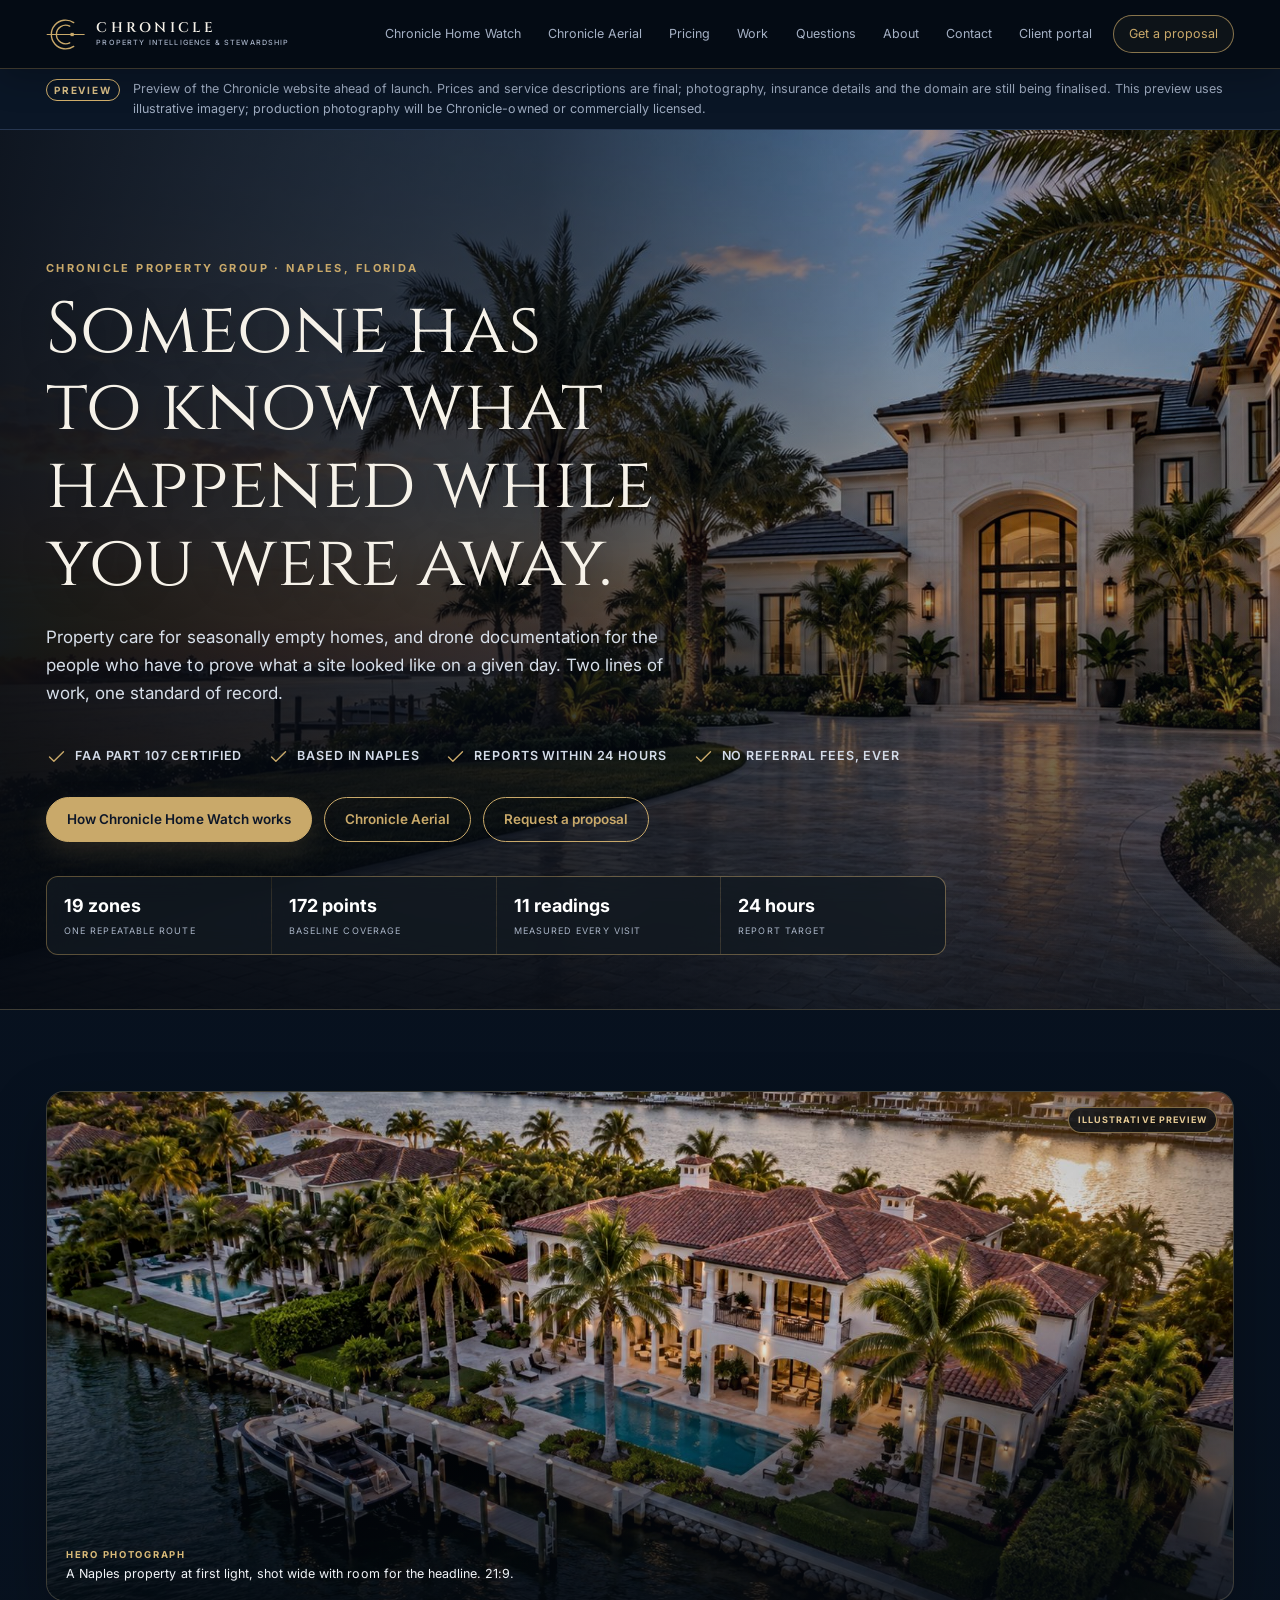
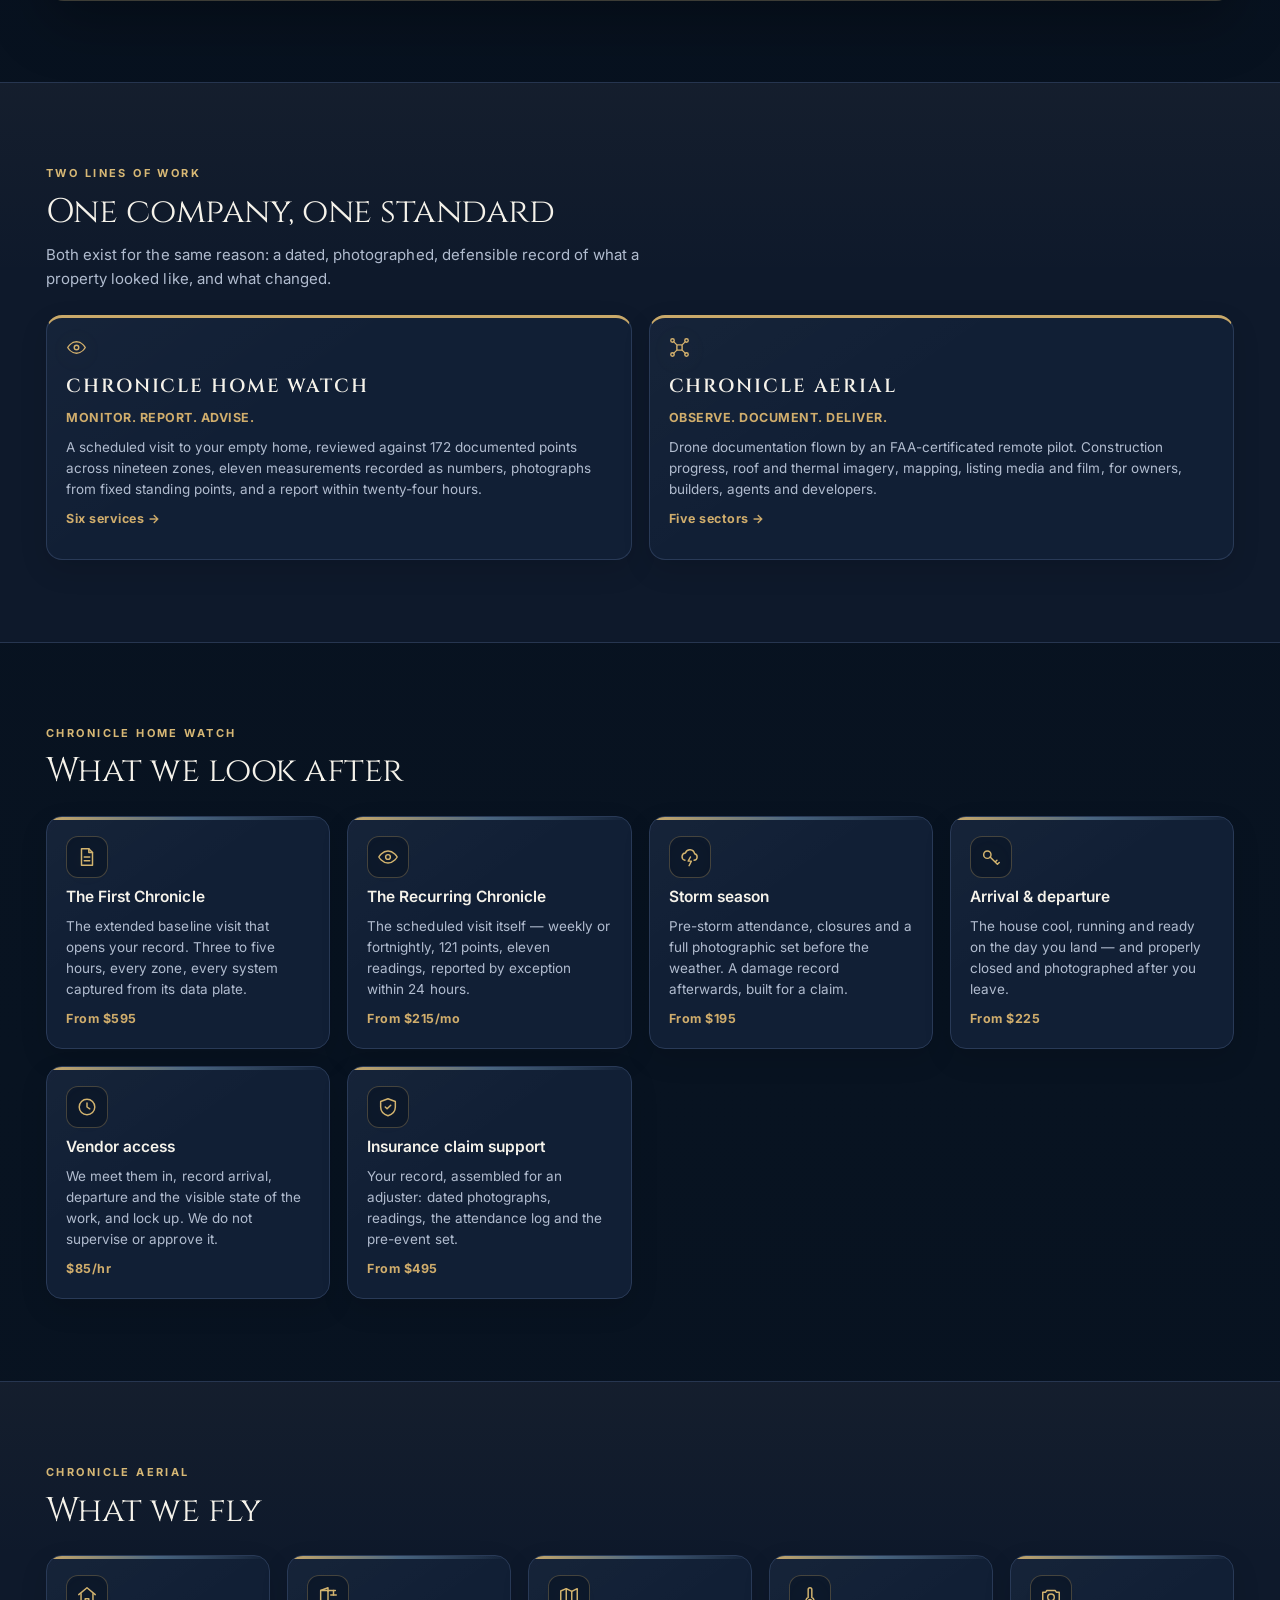
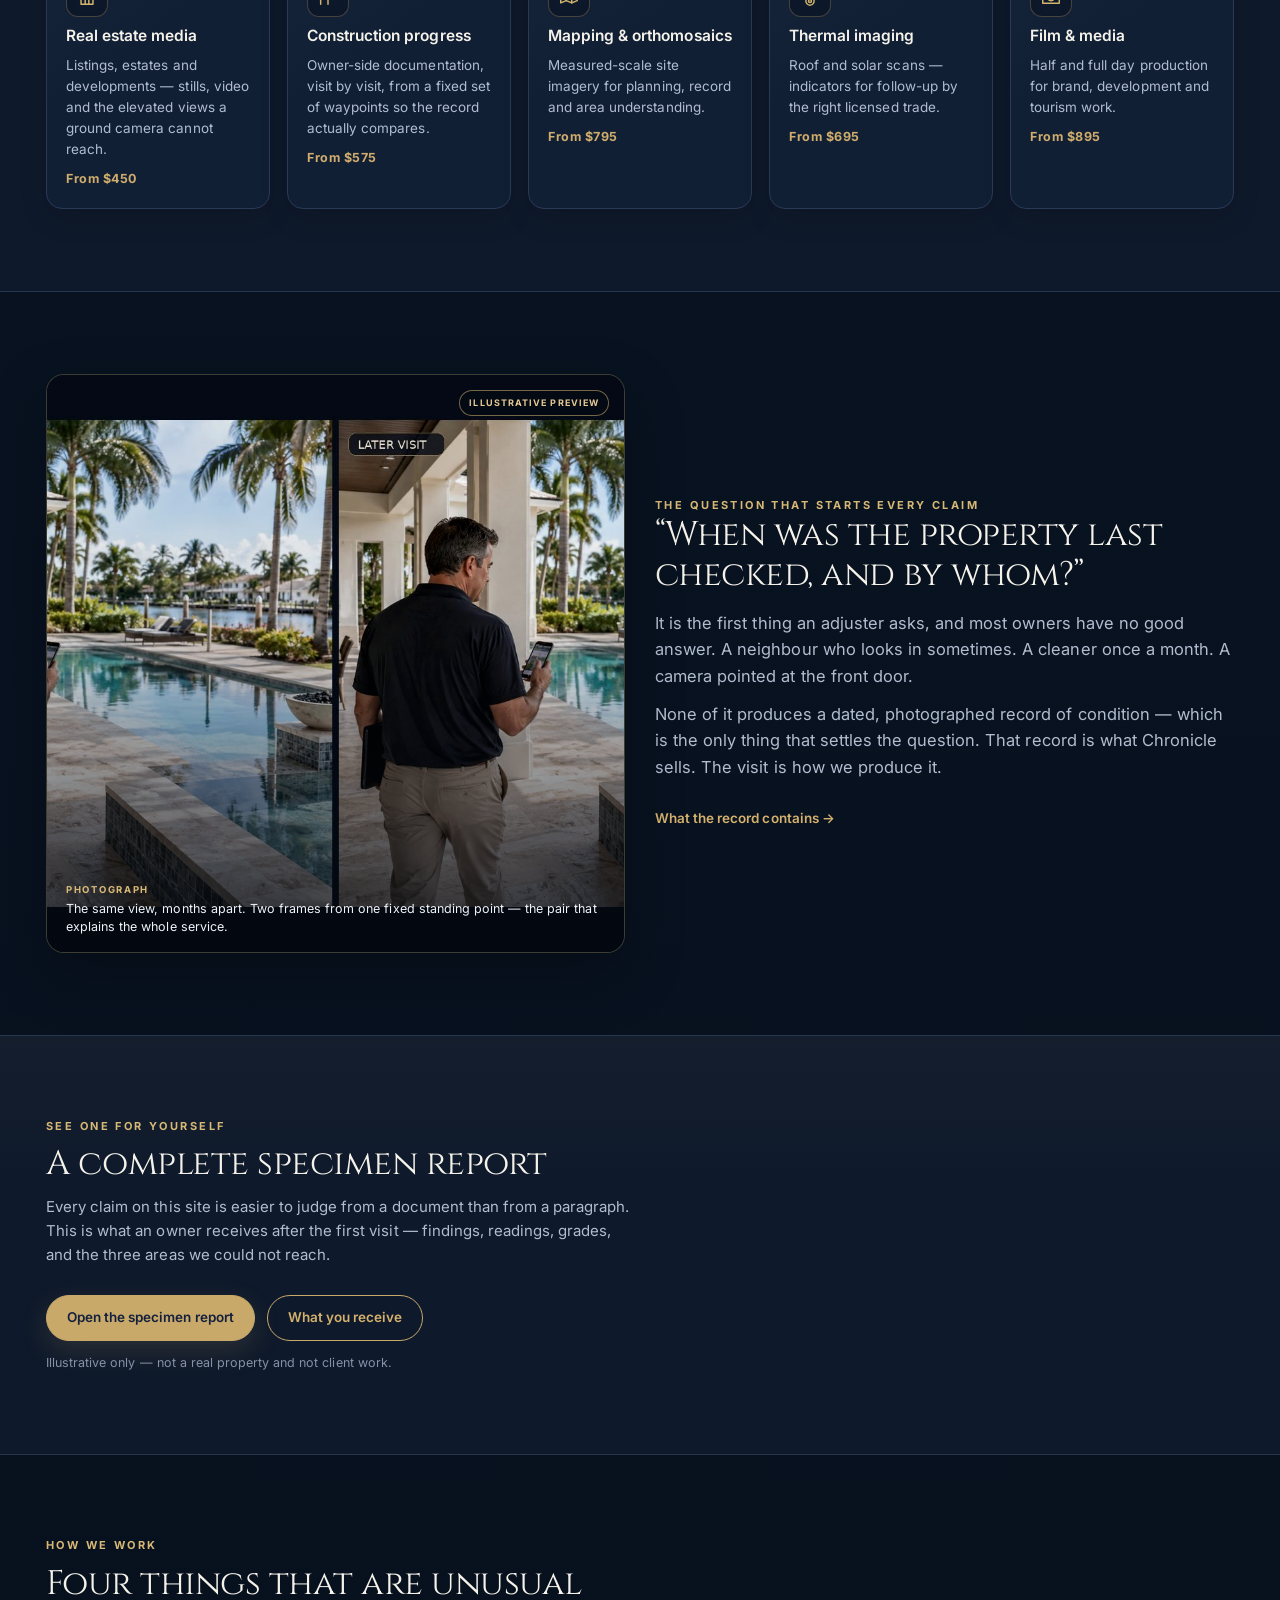
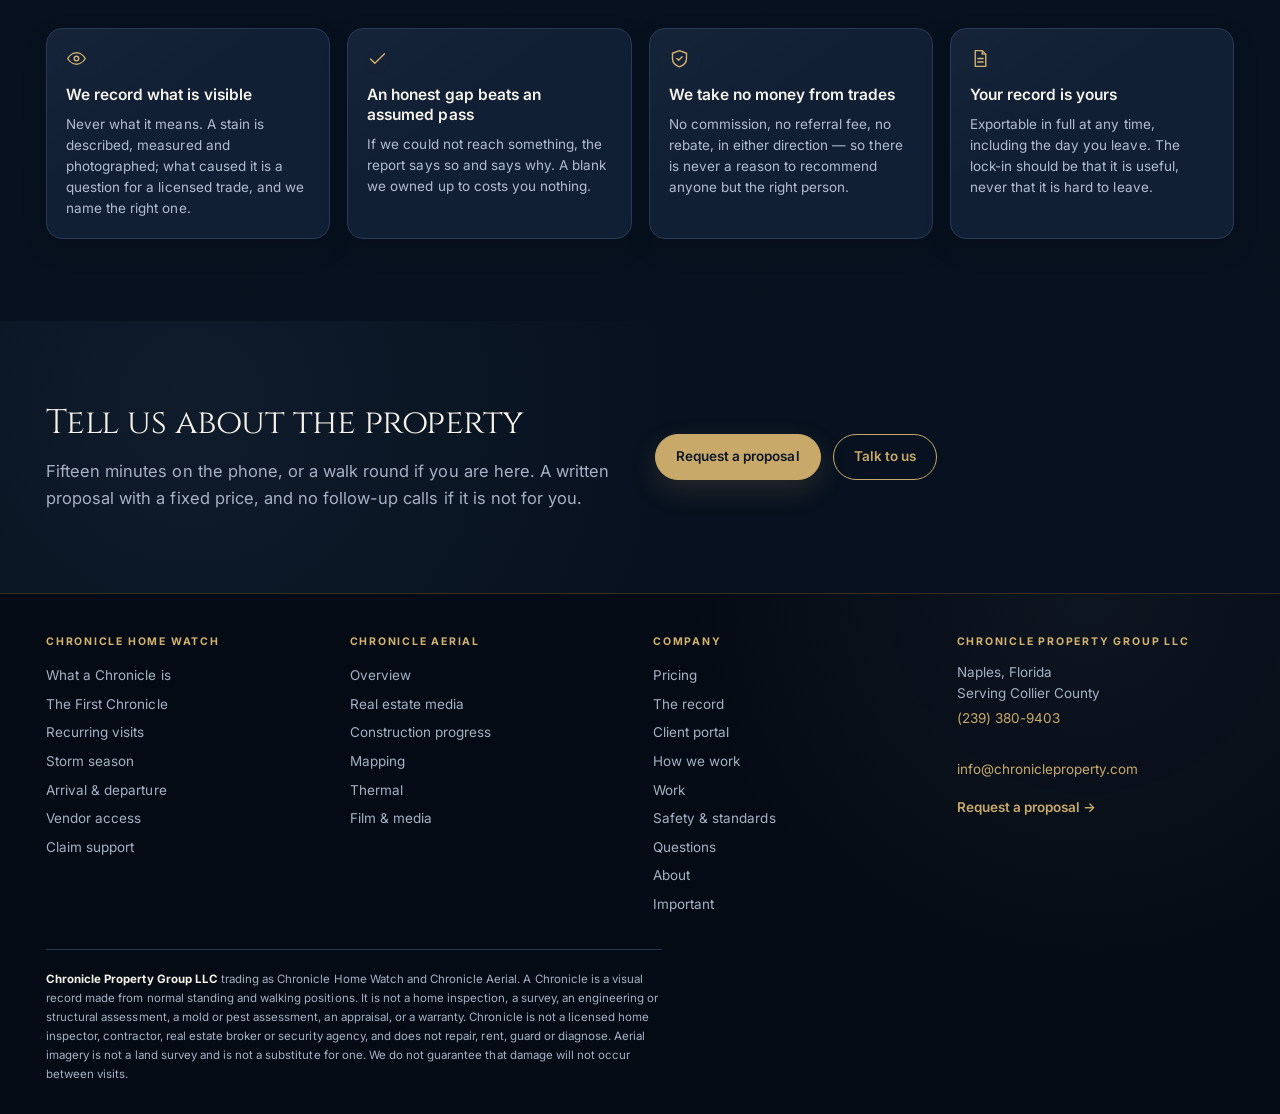
==== index.html @ 35801b12 "Send website enquiries to info@ through FormSubmit Co-Authored-By: Claude Opus 5.5 <noreply@anthropi" ====
<!doctype html><html data-theme="dark"><head><meta charset=utf8><meta name=viewport content="width=device-width,initial-scale=1,viewport-fit=cover"><style>:root{color-scheme:light;box-sizing:border-box;padding-top:env(safe-area-inset-top,0px);padding-bottom:env(safe-area-inset-bottom,0px)}html{scroll-padding-top:env(safe-area-inset-top,0px)}body{margin:0;padding:0;font:14px -apple-system,BlinkMacSystemFont,sans-serif;background:#faf9f5;color:#141413}img{max-width:100%}[hidden]:not([hidden=until-found i]){display:none!important}</style></head><body>
<title>Chronicle Property Group</title>

<link rel="preconnect" href="https://fonts.gstatic.com" crossorigin>
<link rel="stylesheet" href="https://fonts.googleapis.com/css2?family=Cinzel:wght@400;600&family=Inter:wght@400;500;600;700&display=swap">

<style>
/* Layout: navy masthead, then alternating ivory and gold bands down the page.
   Every service gets its own route. Gold is structure — rules, eyebrows, the mark. */
:root{
  --bg:#FAF8F3; --band:#F4EEE2; --surface:#FFFFFF; --surface2:#F4F1E9;
  --ink:#14213D; --ink2:#55607A; --ink3:#7C8699;
  --line:#E0DED6; --line2:#CFCCC2;
  --gold:#A9823F; --goldbrand:#B8975A;
  --good:#1FA862; --monitor:#2E5AA8; --action:#8E241B;
  --deep:#14213D; --deeper:#0E1728; --onDeep:#F3F0E9; --onDeepDim:#A9B2C4;
  --f-display:"Cinzel",Georgia,"Times New Roman",serif;
  --f-body:"Inter",system-ui,-apple-system,"Segoe UI",sans-serif;
  --r:3px;
}
@media (prefers-color-scheme:dark){ :root:not([data-theme="light"]){
  --bg:#0E1728; --band:#141F38; --surface:#15203A; --surface2:#1B2745;
  --ink:#F0EDE5; --ink2:#A7B1C6; --ink3:#7F8AA1;
  --line:#28334F; --line2:#364364;
  --gold:#CBA86A; --goldbrand:#C9A96A;
  --good:#45C98A; --monitor:#6F9AE6; --action:#CF5445;
  --deep:#0A1120; --deeper:#070C16; --onDeep:#F0EDE5; --onDeepDim:#94A0B8;
  color-scheme:dark;
}}
:root[data-theme="dark"]{
  --bg:#0E1728; --band:#141F38; --surface:#15203A; --surface2:#1B2745;
  --ink:#F0EDE5; --ink2:#A7B1C6; --ink3:#7F8AA1;
  --line:#28334F; --line2:#364364;
  --gold:#CBA86A; --goldbrand:#C9A96A;
  --good:#45C98A; --monitor:#6F9AE6; --action:#CF5445;
  --deep:#0A1120; --deeper:#070C16; --onDeep:#F0EDE5; --onDeepDim:#94A0B8;
  color-scheme:dark;
}

*{box-sizing:border-box}
body{background:var(--bg); color:var(--ink); font-family:var(--f-body); font-size:15px; line-height:1.6; -webkit-font-smoothing:antialiased}
.wrap{max-width:1140px; margin:0 auto; padding-inline:22px}
h1,h2,h3,h4{margin:0; text-wrap:balance}
p{margin:0}
a{color:inherit}
img{max-width:100%}
:focus-visible{outline:2px solid var(--goldbrand); outline-offset:2px; border-radius:2px}
svg.ic{width:21px; height:21px; stroke:currentColor; fill:none; stroke-width:1.6; stroke-linecap:round; stroke-linejoin:round}

/* masthead */
.mast{position:sticky; top:env(safe-area-inset-top,0px); z-index:50; background:var(--deep); color:var(--onDeep); border-bottom:1px solid rgba(169,130,63,.4)}
.mast .wrap{display:flex; align-items:center; gap:16px; min-height:60px; padding-block:9px; flex-wrap:wrap}
.brand{display:flex; align-items:center; gap:11px; text-decoration:none; color:inherit; flex:none}
.brand .mark{height:28px; width:auto; color:#C9A96A; flex:none}
.brand .bt{font-family:var(--f-display); font-size:13.5px; letter-spacing:.21em; font-weight:600; line-height:1.15}
.brand .bt small{display:block; font-family:var(--f-body); font-size:7.2px; letter-spacing:.16em; font-weight:500; color:var(--onDeepDim); margin-top:3px}
nav{margin-left:auto; display:flex; gap:2px; flex-wrap:wrap; align-items:center}
nav a{font-size:12.5px; color:var(--onDeepDim); text-decoration:none; padding:7px 10px; border-radius:var(--r); white-space:nowrap}
nav a:hover{color:var(--onDeep); background:rgba(255,255,255,.06)}
nav a.on{color:#C9A96A}
nav a.cta{border:1px solid rgba(201,169,106,.6); color:#C9A96A; margin-left:6px}
nav a.cta:hover{background:rgba(201,169,106,.12)}
@media (max-width:860px){ .brand .bt small{display:none} nav{width:100%; margin-left:0} nav a{padding:6px 7px; font-size:11.5px} }

/* bands */
.band{padding-block:clamp(34px,5.4vw,60px)}
.band-gold{background:var(--band); border-block:1px solid var(--line)}
.band-deep{background:var(--deep); color:var(--onDeep)}
.band-deep .eyebrow{color:#C9A96A} .band-deep .lead{color:var(--onDeepDim)}
.band-deep .h2, .band-deep h1{color:var(--onDeep)}

/* hero */
.hero{background:var(--deep); color:var(--onDeep); border-bottom:1px solid rgba(169,130,63,.3)}
.hero .wrap{padding-block:clamp(46px,8vw,90px)}
.hero .eyebrow{color:#C9A96A}
.hero h1{font-family:var(--f-display); font-weight:400; font-size:clamp(31px,6.2vw,58px); line-height:1.08; margin-top:14px; max-width:20ch}
.hero .lead{margin-top:20px; color:var(--onDeepDim); font-size:17px; max-width:60ch}
.hstats{display:flex; gap:10px 26px; flex-wrap:wrap; margin-top:26px}
.hstats span{display:flex; align-items:center; gap:8px; font-size:12.5px; letter-spacing:.07em; text-transform:uppercase; color:var(--onDeepDim); font-weight:600}
.hstats svg{color:#C9A96A}
.btnrow{display:flex; gap:12px; margin-top:28px; flex-wrap:wrap; align-items:center}
.btn{display:inline-flex; align-items:center; gap:8px; font:inherit; font-size:13.5px; font-weight:600; padding:11px 20px; border-radius:var(--r); text-decoration:none; border:1px solid var(--goldbrand); color:var(--gold); background:transparent; cursor:pointer}
.btn:hover{background:rgba(184,151,90,.1)}
.btn.solid{background:var(--goldbrand); color:#14213D; border-color:var(--goldbrand)}
.hero .btn, .band-deep .btn{border-color:#C9A96A; color:#C9A96A}
.hero .btn.solid, .band-deep .btn.solid{background:#C9A96A; color:#0E1728}
.link{font-size:13.5px; font-weight:600; color:var(--gold); text-decoration:none}

/* page head */
.phead{padding-block:clamp(32px,5vw,54px) 6px}
.eyebrow{font-size:11px; letter-spacing:.2em; text-transform:uppercase; color:var(--gold); font-weight:600}
h1.page{font-family:var(--f-display); font-weight:400; font-size:clamp(28px,5.2vw,46px); line-height:1.12; margin-top:11px}
.lead{margin-top:15px; color:var(--ink2); font-size:16.5px; max-width:64ch}
.h2{font-family:var(--f-display); font-weight:400; font-size:clamp(21px,3.3vw,30px); line-height:1.18}
.hsub{color:var(--ink2); margin-top:11px; max-width:66ch; font-size:15px}
.body{color:var(--ink2); max-width:68ch}
.body p + p{margin-top:13px}
.body b{color:var(--ink)}
.tiny{font-size:12.5px; color:var(--ink3); line-height:1.55}

/* grids & cards */
.grid{display:grid; gap:15px}
.g2{grid-template-columns:repeat(auto-fit,minmax(320px,1fr))}
.g3{grid-template-columns:repeat(auto-fit,minmax(268px,1fr))}
.g4{grid-template-columns:repeat(auto-fit,minmax(218px,1fr))}
.g5{grid-template-columns:repeat(auto-fit,minmax(202px,1fr))}
.card{background:var(--surface); border:1px solid var(--line); border-radius:var(--r); padding:19px; display:grid; gap:9px; align-content:start; text-decoration:none; color:inherit}
a.card:hover{border-color:var(--goldbrand)}
.card .ct{font-size:15.5px; font-weight:600; line-height:1.3}
.card .cd{font-size:13.5px; color:var(--ink2); line-height:1.56}
.card .cp{font-size:12.5px; font-weight:700; color:var(--gold); letter-spacing:.04em}
.card .k{font-size:10.5px; letter-spacing:.16em; text-transform:uppercase; color:var(--gold); font-weight:700}
.split{display:grid; gap:30px; grid-template-columns:repeat(auto-fit,minmax(300px,1fr)); align-items:center}

/* steps */
.steps{display:grid; gap:14px; grid-template-columns:repeat(auto-fit,minmax(205px,1fr)); margin-top:24px; counter-reset:s}
.step{border-top:2px solid var(--goldbrand); padding-top:13px}
.step .n{font-family:var(--f-display); font-size:12px; letter-spacing:.2em; color:var(--gold)}
.step .t{font-size:15px; font-weight:600; margin-top:6px}
.step .d{font-size:13.5px; color:var(--ink2); margin-top:6px; line-height:1.55}

/* placeholders */
.ph{position:relative; border:1px solid var(--line2); border-radius:var(--r); aspect-ratio:4/3;
  background:repeating-linear-gradient(135deg,transparent 0 9px, color-mix(in srgb,var(--line) 55%,transparent) 9px 10px), var(--surface2);
  display:flex; flex-direction:column; align-items:center; justify-content:center; gap:6px; text-align:center; padding:18px}
.ph.wide{aspect-ratio:21/9} .ph.tall{aspect-ratio:3/4} .ph.sq{aspect-ratio:1/1} .ph.band{aspect-ratio:16/6}
.ph::before,.ph::after{content:""; position:absolute; width:14px; height:14px; border:1px solid var(--goldbrand); opacity:.6}
.ph::before{top:8px; left:8px; border-right:0; border-bottom:0}
.ph::after{bottom:8px; right:8px; border-left:0; border-top:0}
.ph .pk{font-size:10.5px; letter-spacing:.2em; text-transform:uppercase; font-weight:700; color:var(--gold)}
.ph .pn{font-size:12.5px; color:var(--ink2); max-width:44ch; line-height:1.5}

/* tables */
.tblwrap{overflow-x:auto; border:1px solid var(--line); border-radius:var(--r); background:var(--surface)}
.tbl{width:100%; border-collapse:collapse; font-size:14px}
.tbl th{background:var(--deep); color:#fff; font-size:10.5px; letter-spacing:.13em; text-transform:uppercase; text-align:left; padding:10px 13px; font-weight:600; white-space:nowrap}
.tbl td{padding:10px 13px; border-bottom:1px solid var(--line); vertical-align:top}
.tbl tr:nth-child(even) td{background:var(--surface2)}
.tbl .num{text-align:right; font-variant-numeric:tabular-nums; font-weight:600; white-space:nowrap}
.pnote{font-size:12.5px; color:var(--ink3); margin-top:12px; line-height:1.55}

/* lists */
ul.ticks{margin:0; padding:0; list-style:none; display:grid; gap:9px}
ul.ticks li{display:grid; grid-template-columns:17px 1fr; gap:11px; font-size:14.5px; color:var(--ink2); line-height:1.55}
ul.ticks li::before{content:""; width:7px; height:7px; border-radius:50%; background:var(--goldbrand); margin-top:8px}
ul.ticks li > span{min-width:0}
ul.ticks li b{color:var(--ink)}
.callout{background:var(--surface); border:1px solid var(--line); border-left:4px solid var(--goldbrand); border-radius:var(--r); padding:18px 20px}
.band-gold .callout{background:var(--surface)}
.callout h3{font-size:14.5px; font-weight:700; margin-bottom:9px}
.callout p{font-size:13.5px; color:var(--ink2); line-height:1.6}
.callout p + p{margin-top:9px}

/* faq */
details{border-bottom:1px solid var(--line); padding:13px 0}
summary{cursor:pointer; font-size:15px; font-weight:600; list-style:none; display:flex; gap:12px; align-items:flex-start}
summary::-webkit-details-marker{display:none}
summary::before{content:"+"; color:var(--gold); font-weight:700; width:14px; flex:none}
details[open] summary::before{content:"\2212"}
details p{margin-top:10px; padding-left:26px; font-size:14px; color:var(--ink2); line-height:1.6; max-width:70ch}

/* form */
form{display:grid; gap:15px; max-width:760px}
.frow{display:grid; gap:15px; grid-template-columns:repeat(auto-fit,minmax(215px,1fr))}
label{display:grid; gap:6px; font-size:11.5px; letter-spacing:.1em; text-transform:uppercase; color:var(--ink3); font-weight:600}
input,select,textarea{font:inherit; font-size:14.5px; color:var(--ink); background:var(--surface); border:1px solid var(--line2); border-radius:var(--r); padding:10px 12px; width:100%; text-transform:none; letter-spacing:normal; font-weight:400}
textarea{min-height:108px; resize:vertical}
input:focus,select:focus,textarea:focus{border-color:var(--goldbrand)}
.msg{border-radius:var(--r); padding:14px 16px; font-size:14px; line-height:1.55; background:var(--surface); border:1px solid var(--line2)}
.msg.ok{border-color:color-mix(in srgb,var(--good) 50%,transparent)}
.msg.bad{border-color:color-mix(in srgb,var(--action) 50%,transparent)}
.copyrow{display:flex; align-items:center; gap:10px; flex-wrap:wrap; padding:12px 14px; border:1px solid var(--line); border-radius:var(--r); background:var(--surface)}
.copyrow .lab{font-size:11px; letter-spacing:.14em; text-transform:uppercase; color:var(--ink3); font-weight:600; min-width:70px}
.copyrow .val{font-size:15px; font-weight:600; user-select:all; min-width:0; overflow-wrap:anywhere}
.copyrow button{margin-left:auto; font:inherit; font-size:11.5px; letter-spacing:.08em; text-transform:uppercase; font-weight:600; color:var(--gold); background:transparent; border:1px solid var(--line2); border-radius:var(--r); padding:5px 11px; cursor:pointer}

/* footer */
footer{background:var(--deep); color:var(--onDeepDim); border-top:1px solid rgba(169,130,63,.3)}
footer .wrap{padding-block:40px 30px}
.fgrid{display:grid; gap:26px; grid-template-columns:repeat(auto-fit,minmax(176px,1fr))}
.fgrid h4{font-size:10.5px; letter-spacing:.17em; text-transform:uppercase; color:#C9A96A; font-weight:700; margin-bottom:11px}
.fgrid a{display:block; font-size:13.5px; color:var(--onDeepDim); text-decoration:none; padding-block:3.5px}
.fgrid a:hover{color:var(--onDeep)}
.fgrid p{font-size:13.5px; line-height:1.6}
.fbot{margin-top:30px; padding-top:20px; border-top:1px solid rgba(169,130,63,.25); font-size:11.5px; line-height:1.65; max-width:88ch}
.fbot b{color:var(--onDeep)}
.draft{background:var(--band); border-bottom:1px solid var(--line)}
.draft .wrap{display:flex; gap:13px; align-items:flex-start; padding-block:10px}
.draft .tag{font-size:10px; letter-spacing:.18em; font-weight:700; color:var(--gold); border:1px solid var(--gold); padding:2px 7px; border-radius:var(--r); white-space:nowrap; flex:none}
.draft p{font-size:12.5px; color:var(--ink2); min-width:0}
.subnav{display:flex; gap:7px; flex-wrap:wrap; margin-top:22px}
.subnav a{font-size:12.5px; font-weight:600; padding:7px 13px; border:1px solid var(--line2); border-radius:999px; text-decoration:none; color:var(--ink2); background:var(--surface)}
.subnav a:hover{border-color:var(--goldbrand); color:var(--gold)}
.subnav a.on{background:var(--deep); color:#C9A96A; border-color:var(--deep)}
@media (prefers-reduced-motion:reduce){ *{transition:none!important; animation:none!important} }

/* ============================================================
   CHRONICLE SIGNATURE DARK EDITION
   Visual redesign only. Original information architecture,
   copy, pricing, service descriptions and routes remain intact.
   ============================================================ */
:root[data-theme="dark"]{
  --bg:#07101D;
  --band:#0E192B;
  --surface:#111F35;
  --surface2:#162640;
  --ink:#F5F2EA;
  --ink2:#B6C0D0;
  --ink3:#8591A7;
  --line:#273650;
  --line2:#394A69;
  --gold:#D4B16D;
  --goldbrand:#C9A96A;
  --good:#4AC98E;
  --monitor:#78A6ED;
  --action:#D45A4C;
  --deep:#081321;
  --deeper:#050B14;
  --onDeep:#F6F2E9;
  --onDeepDim:#A5B1C5;
  --r:14px;
  color-scheme:dark;
}
*{scrollbar-width:thin;scrollbar-color:#3A4964 #0A1424}
html{background:#050B14}
body{
  background:
    radial-gradient(circle at 50% -20%,rgba(91,124,153,.12),transparent 42rem),
    linear-gradient(180deg,#07101D 0%,#081321 45%,#07101D 100%);
  letter-spacing:.002em;
}
.wrap{max-width:1240px;padding-inline:26px}
::selection{background:#C9A96A;color:#07101D}

/* header */
.mast{
  background:rgba(5,11,20,.92);
  backdrop-filter:blur(18px) saturate(130%);
  border-bottom:1px solid rgba(201,169,106,.28);
  box-shadow:0 10px 34px rgba(0,0,0,.22);
}
.mast .wrap{min-height:68px}
.brand .mark{height:31px}
.brand .bt{font-size:14px;letter-spacing:.235em}
nav{gap:3px}
nav a{border-radius:999px;padding:8px 12px;transition:.18s ease}
nav a:hover{background:#122139;color:#fff}
nav a.on{background:rgba(201,169,106,.11);color:#E3C98F}
nav a.cta{
  border-color:rgba(201,169,106,.66);
  background:rgba(201,169,106,.05);
  padding-inline:15px;
}
.draft{background:#0A1626;border-bottom-color:#263650}
.draft .tag{border-radius:999px;color:#DABF87}
.draft p{color:#9EABC0}

/* universal section rhythm */
.band{padding-block:clamp(48px,6.4vw,82px)}
.band-gold{
  background:
    linear-gradient(180deg,rgba(201,169,106,.035),transparent 35%),
    #0E192B;
  border-block-color:#273650;
}
.band-deep{
  background:
    radial-gradient(circle at 15% 30%,rgba(91,124,153,.10),transparent 30rem),
    #07111F;
}
.eyebrow{color:#D7B875;font-weight:700;letter-spacing:.22em}
.h2{font-size:clamp(24px,3.4vw,34px);letter-spacing:-.015em}
.hsub,.lead,.body,.card .cd,.step .d,.callout p,details p{color:#B1BCCF}
.tiny,.pnote{color:#8491A8}

/* photographic homepage hero */
.hero.signature-hero{
  position:relative;
  min-height:min(790px,86vh);
  overflow:hidden;
  display:flex;
  align-items:flex-end;
  border-bottom:1px solid rgba(201,169,106,.28);
}
.hero.signature-hero::before{
  content:"";
  position:absolute;inset:0;
  background-image:var(--hero-image);
  background-position:center 48%;
  background-size:cover;
  transform:scale(1.01);
  filter:saturate(.92) contrast(1.05) brightness(.84);
}
.hero.signature-hero::after{
  content:"";
  position:absolute;inset:0;
  background:
    linear-gradient(90deg,rgba(4,9,17,.90) 0%,rgba(4,9,17,.66) 42%,rgba(4,9,17,.12) 72%),
    linear-gradient(180deg,rgba(4,9,17,.08) 0%,rgba(4,9,17,.06) 48%,rgba(4,9,17,.80) 100%);
}
.hero.signature-hero .wrap{
  width:100%;position:relative;z-index:2;
  padding-block:130px 54px;
}
.hero.signature-hero h1{
  font-size:clamp(40px,6.2vw,72px);
  max-width:15ch;
  text-shadow:0 5px 32px rgba(0,0,0,.38);
}
.hero.signature-hero .lead{
  font-size:17px;line-height:1.65;color:#D7DFE9;max-width:59ch
}
.hero.signature-hero .hstats{
  max-width:900px;padding:13px 0 2px;
}
.hero.signature-hero .hstats span{color:#D3DBE8}
.btn{
  border-radius:999px;
  transition:transform .18s ease,background .18s ease,border-color .18s ease;
}
.btn:hover{transform:translateY(-1px)}
.btn.solid{box-shadow:0 10px 28px rgba(201,169,106,.16)}
.heroproof{
  display:grid;grid-template-columns:repeat(4,1fr);
  max-width:900px;margin-top:34px;
  border:1px solid rgba(201,169,106,.30);
  background:rgba(201,169,106,.18);
  gap:1px;border-radius:12px;overflow:hidden;
}
.heroproof div{
  background:rgba(7,16,29,.75);
  backdrop-filter:blur(12px);
  padding:15px 17px;
}
.heroproof b{display:block;color:#fff;font-size:18px}
.heroproof span{display:block;color:#AAB5C7;font-size:9px;text-transform:uppercase;letter-spacing:.12em;margin-top:3px}

/* page heads */
.phead{
  position:relative;
  padding-block:clamp(44px,6vw,72px) 18px;
}
.phead::after{
  content:"";position:absolute;left:0;right:0;bottom:0;height:1px;
  background:linear-gradient(90deg,transparent,rgba(201,169,106,.32),transparent)
}
h1.page{font-size:clamp(32px,5vw,52px);max-width:22ch}
.subnav{margin-top:26px}
.subnav a{
  border-radius:999px;background:#111E33;border-color:#31405C;color:#AEB8C9;
  transition:.18s ease;
}
.subnav a:hover{background:#162642}
.subnav a.on{background:#C9A96A;color:#07101D;border-color:#C9A96A}

/* contextual visual placeholder replacement */
.context-visual{
  position:relative;
  margin:0;
  overflow:hidden;
  border-radius:18px;
  background:#0A1424;
  border:1px solid rgba(201,169,106,.27);
  box-shadow:0 22px 58px rgba(0,0,0,.28);
  min-height:280px;
}
.context-visual.wide{aspect-ratio:21/9}
.context-visual.band{aspect-ratio:16/6}
.context-visual.sq{aspect-ratio:1/1}
.context-visual.tall{aspect-ratio:3/4}
.context-visual img{
  position:absolute;inset:0;width:100%;height:100%;object-fit:cover;
  filter:saturate(.94) contrast(1.04);
  transition:transform .38s ease,filter .38s ease;
}
.context-visual:hover img{transform:scale(1.018);filter:saturate(1) contrast(1.05)}
.context-visual::after{
  content:"";position:absolute;inset:0;pointer-events:none;
  background:linear-gradient(180deg,transparent 42%,rgba(3,8,15,.82) 100%);
}
.context-visual .vis-badge{
  position:absolute;z-index:3;right:15px;top:15px;
  border:1px solid rgba(201,169,106,.58);
  border-radius:999px;padding:5px 9px;
  background:rgba(5,11,20,.74);backdrop-filter:blur(10px);
  color:#E5CA95;font-size:9px;font-weight:700;letter-spacing:.12em;text-transform:uppercase
}
.context-visual figcaption{
  position:absolute;z-index:3;left:19px;right:19px;bottom:16px;
  display:grid;gap:3px;
}
.context-visual figcaption b{
  font-size:9.5px;letter-spacing:.18em;text-transform:uppercase;color:#D9BA78
}
.context-visual figcaption span{
  color:#F0F3F7;font-size:12.5px;line-height:1.45;max-width:82ch
}

/* cards */
.grid{gap:17px}
.card{
  border-radius:16px;
  background:
    linear-gradient(145deg,rgba(255,255,255,.018),transparent 40%),
    #111F35;
  border-color:#293A57;
  box-shadow:0 10px 28px rgba(0,0,0,.12);
  transition:transform .18s ease,border-color .18s ease,box-shadow .18s ease;
}
a.card:hover{
  border-color:rgba(201,169,106,.70);
  transform:translateY(-3px);
  box-shadow:0 18px 44px rgba(0,0,0,.22);
}
.card .k{color:#D0AD6C}
.card .cp{color:#D0AD6C}
.card svg{filter:drop-shadow(0 3px 12px rgba(201,169,106,.12))}

/* subtle service cards differentiated visually without repeating photographs */
.service-link-card{position:relative;overflow:hidden}
.service-link-card::before{
  content:"";position:absolute;inset:0 0 auto 0;height:3px;
  background:linear-gradient(90deg,#C9A96A,rgba(91,124,153,.75),transparent)
}
.service-link-card .svc-icon{
  width:42px;height:42px;border-radius:12px;display:grid;place-items:center;
  border:1px solid rgba(201,169,106,.30);background:#0C182A;color:#D3B46F;
}
.service-link-card .svc-icon svg{width:22px;height:22px}

/* steps */
.steps{gap:18px}
.step{
  border-top-color:#C9A96A;
  background:linear-gradient(180deg,rgba(201,169,106,.04),transparent 60%);
  padding:17px 5px 4px 0
}
.step .n{color:#D3B16E}
.step .t{font-size:15.5px}

/* tables */
.tblwrap{
  border-radius:15px;
  border-color:#2A3954;
  box-shadow:0 12px 30px rgba(0,0,0,.12)
}
.tbl th{background:#07111F;color:#D8DFE9}
.tbl td{border-color:#293850;color:#CAD1DD}
.tbl tr:nth-child(even) td{background:#14233D}
.tbl tr:hover td{background:#192945}
.tbl .num{color:#F1E4C6}

/* callouts, faqs, forms */
.callout{
  border-radius:14px;
  background:#111F35;
  border-color:#2D3D59;
  border-left-color:#C9A96A;
  box-shadow:0 10px 28px rgba(0,0,0,.10)
}
details{border-bottom-color:#293850}
summary{color:#EFF1F5}
input,select,textarea{
  border-radius:11px;
  background:#0E1A2D;
  border-color:#354560;
}
input:focus,select:focus,textarea:focus{
  box-shadow:0 0 0 3px rgba(201,169,106,.10)
}
.copyrow,.msg{background:#111F35;border-color:#31405D}

/* footer */
footer{
  background:
    radial-gradient(circle at 85% 0%,rgba(91,124,153,.09),transparent 25rem),
    #050B14;
}
.fgrid h4{color:#D4B36F}
.fbot{border-top-color:#293750}

/* home special two-line cards */
a.card[href="#care"],a.card[href="#aerial"]{
  min-height:245px;
}
a.card[href="#care"]::after,a.card[href="#aerial"]::after{
  content:"";position:absolute;width:160px;height:160px;right:-70px;bottom:-80px;border-radius:50%;
  background:radial-gradient(circle,rgba(201,169,106,.12),transparent 68%);
  pointer-events:none;
}

/* accessibility + responsive */
@media(max-width:900px){
  .hero.signature-hero{min-height:720px}
  .heroproof{grid-template-columns:repeat(2,1fr)}
}
@media(max-width:680px){
  .wrap{padding-inline:19px}
  .hero.signature-hero{min-height:680px}
  .hero.signature-hero .wrap{padding-block:95px 36px}
  .hero.signature-hero::after{
    background:
      linear-gradient(180deg,rgba(4,9,17,.28),rgba(4,9,17,.46) 42%,rgba(4,9,17,.90) 92%),
      linear-gradient(90deg,rgba(4,9,17,.74),rgba(4,9,17,.18));
  }
  .heroproof{grid-template-columns:1fr 1fr}
  .context-visual.wide,.context-visual.band{aspect-ratio:4/3}
}

</style>

<header class="mast">
  <div class="wrap">
    <a class="brand" href="#home" aria-label="Chronicle Property Group — home">
      <svg class="mark" viewBox="15 33 170 134" fill="none" aria-hidden="true"><g stroke="currentColor" stroke-linecap="round"><path d="M 134.67 48.60 A 62 62 0 1 0 134.67 151.40" stroke-width="6"/><path d="M 117.53 64.05 A 40 40 0 1 0 117.53 135.95" stroke-width="6"/><path d="M 20 100 L 180 100" stroke-width="5"/></g><rect x="121" y="93" width="14" height="14" fill="currentColor" stroke="none"/></svg>
      <span class="bt">CHRONICLE<small>PROPERTY INTELLIGENCE &amp; STEWARDSHIP</small></span>
    </a>
    <nav id="nav"></nav>
  </div>
</header>

<div class="draft">
  <div class="wrap">
    <span class="tag">PREVIEW</span>
    <p>Preview of the Chronicle website ahead of launch. Prices and service descriptions are final; photography, insurance details and the domain are still being finalised. This preview uses illustrative imagery; production photography will be Chronicle-owned or commercially licensed.</p>
  </div>
</div>

<main id="main"></main>

<footer>
  <div class="wrap">
    <div class="fgrid">
      <div><h4>Chronicle Home Watch</h4>
        <a href="#care">What a Chronicle is</a><a href="#baseline">The First Chronicle</a><a href="#recurring">Recurring visits</a>
        <a href="#storm">Storm season</a><a href="#arrival">Arrival &amp; departure</a><a href="#vendor">Vendor access</a><a href="#claims">Claim support</a></div>
      <div><h4>Chronicle Aerial</h4>
        <a href="#aerial">Overview</a><a href="#real-estate">Real estate media</a><a href="#construction">Construction progress</a>
        <a href="#mapping">Mapping</a><a href="#thermal">Thermal</a><a href="#film">Film &amp; media</a></div>
      <div><h4>Company</h4>
        <a href="#pricing">Pricing</a><a href="#record">The record</a><a href="client-portal.html#dashboard" target="_blank" rel="noopener">Client portal</a><a href="#how-it-works">How we work</a><a href="#work">Work</a>
        <a href="#safety">Safety &amp; standards</a><a href="#faq">Questions</a><a href="#about">About</a><a href="#legal">Important</a></div>
      <div><h4>Chronicle Property Group LLC</h4>
        <p>Naples, Florida<br>Serving Collier County<br><a href="tel:+12393809403" style="color:#C9A96A">(239) 380-9403</a><br><a href="mailto:info@chronicleproperty.com" style="color:#C9A96A">info@chronicleproperty.com</a></p>
        <a href="#quote" style="margin-top:10px;color:#C9A96A;font-weight:600">Request a proposal →</a></div>
    </div>
    <p class="fbot"><b>Chronicle Property Group LLC</b> trading as Chronicle Home Watch and Chronicle Aerial. A Chronicle is a visual record made from normal standing and walking positions. It is not a home inspection, a survey, an engineering or structural assessment, a mold or pest assessment, an appraisal, or a warranty. Chronicle is not a licensed home inspector, contractor, real estate broker or security agency, and does not repair, rent, guard or diagnose. Aerial imagery is not a land survey and is not a substitute for one. We do not guarantee that damage will not occur between visits.</p>
  </div>
</footer>

<script>
(function(){
"use strict";

var SPECIMEN = "first-chronicle.html";
var PORTAL = "client-portal.html#dashboard";

var CONTEXT_PHOTOS = {"A Naples property at first light, shot wide with room for the headline. 21:9.": "assets/site-01.jpg", "The same view, months apart. Two frames from one fixed standing point — the pair that explains the whole service.": "assets/site-02.jpg", "Specialist at a property, shoe covers on, recording a reading. Working, not posed.": "assets/site-03.jpg", "Aerial of a Naples waterfront property at golden hour. 21:9, wide, room for a headline.": "assets/site-04.jpg", "The specimen report open on a tablet, in a kitchen.": "assets/site-05.jpg", "Three identically framed street views, a week apart, with the one change marked.": "assets/site-06.jpg", "The portal dashboard — last visit, the season’s readings and what needs a decision.": "assets/site-07.jpg", "Project one — replace with real work": "assets/site-08.jpg", "Project two": "assets/site-09.jpg", "Project three": "assets/site-10.jpg", "Portrait — on site and working, rather than a studio headshot.": "assets/site-11.jpg", "The baseline in progress — data plate being photographed in a garage, torch lighting it from the side.": "assets/site-12.jpg", "A specialist walking the exterior of a lanai, phone in hand, mid-visit.": "assets/site-13.jpg", "Lanai furniture secured and a property photographed from the street before a storm.": "assets/site-14.jpg", "A prepared interior: blinds open, lights on, a house that is ready rather than merely secure.": "assets/site-15.jpg", "A specialist locking a door behind a departing vendor, logging the time.": "assets/site-16.jpg", "A claim package laid out — dated photographs, readings and the attendance log.": "assets/site-17.jpg", "Aerial three-quarter view of a waterfront home, late afternoon light.": "assets/site-18.jpg", "A build in progress from above, mid-frame, with the site boundary visible.": "assets/site-19.jpg", "An orthomosaic of a parcel, square-on and seamless.": "assets/site-20.jpg", "A thermal frame of a tile roof, anomalies visible as warmer patches.": "assets/site-21.jpg", "A cinematic aerial of a coastal development at dusk.": "assets/site-22.jpg"};
var HOME_HERO_IMAGE = "assets/site-23.jpg";

/* ---------- icons ---------- */
var I = {
  eye:'<svg class="ic" viewBox="0 0 24 24"><path d="M2 12s3.6-6.5 10-6.5S22 12 22 12s-3.6 6.5-10 6.5S2 12 2 12z"/><circle cx="12" cy="12" r="2.6"/></svg>',
  house:'<svg class="ic" viewBox="0 0 24 24"><path d="M3 10.5 12 3l9 7.5"/><path d="M5.5 9.5V21h13V9.5"/><path d="M10 21v-6h4v6"/></svg>',
  crane:'<svg class="ic" viewBox="0 0 24 24"><path d="M4 21V6l8-3v4"/><path d="M4 6h16"/><path d="M18 6v5"/><path d="M12 7v14"/><path d="M15 11h6"/></svg>',
  map:'<svg class="ic" viewBox="0 0 24 24"><path d="M9 4 3 6.5v13L9 17l6 2.5 6-2.5v-13L15 7z"/><path d="M9 4v13M15 7v12.5"/></svg>',
  thermal:'<svg class="ic" viewBox="0 0 24 24"><path d="M10 13.5V5a2 2 0 1 1 4 0v8.5a4.5 4.5 0 1 1-4 0z"/><circle cx="12" cy="17.5" r="1.6"/></svg>',
  camera:'<svg class="ic" viewBox="0 0 24 24"><path d="M3 8h3l1.5-2h9L18 8h3v12H3z"/><circle cx="12" cy="13.5" r="3.6"/></svg>',
  storm:'<svg class="ic" viewBox="0 0 24 24"><path d="M6.5 15.5A4 4 0 0 1 7 7.6a5.2 5.2 0 0 1 10 .8 3.6 3.6 0 0 1-.6 7.1"/><path d="m12.5 12-2.5 4.5h3.5L11 21.5"/></svg>',
  key:'<svg class="ic" viewBox="0 0 24 24"><circle cx="8" cy="9.5" r="4"/><path d="m11 12 8 8M16.5 17.5l2-2M19 20l2-2"/></svg>',
  file:'<svg class="ic" viewBox="0 0 24 24"><path d="M14 3H6v18h12V7z"/><path d="M14 3v4h4"/><path d="M9 12h6M9 16h6"/></svg>',
  shield:'<svg class="ic" viewBox="0 0 24 24"><path d="M12 3 20 6v6c0 5-3.4 8-8 9.5C7.4 20 4 17 4 12V6z"/><path d="m9 12 2 2 4-4"/></svg>',
  clock:'<svg class="ic" viewBox="0 0 24 24"><circle cx="12" cy="12" r="8.5"/><path d="M12 7.5V12l3 2"/></svg>',
  drop:'<svg class="ic" viewBox="0 0 24 24"><path d="M12 3s6 6.4 6 10.4A6 6 0 0 1 6 13.4C6 9.4 12 3 12 3z"/></svg>',
  bolt:'<svg class="ic" viewBox="0 0 24 24"><path d="M13.5 2 5 13h6l-1.5 9L19 11h-6z"/></svg>',
  drone:'<svg class="ic" viewBox="0 0 24 24"><rect x="9" y="9" width="6" height="6" rx="1"/><path d="M9 9 5 5M15 9l4-4M9 15l-4 4M15 15l4 4"/><circle cx="4" cy="4" r="2"/><circle cx="20" cy="4" r="2"/><circle cx="4" cy="20" r="2"/><circle cx="20" cy="20" r="2"/></svg>',
  check:'<svg class="ic" viewBox="0 0 24 24"><path d="m4 12.5 5 5L20 6.5"/></svg>'
};

function esc(s){ return String(s).replace(/[&<>"]/g, function(c){ return {"&":"&amp;","<":"&lt;",">":"&gt;",'"':"&quot;"}[c]; }); }
function band(cls, inner){ return '<div class="band '+(cls||'')+'"><div class="wrap">'+inner+'</div></div>'; }
function head(eyebrow, title, sub){
  return '<p class="eyebrow">'+eyebrow+'</p><h2 class="h2" style="margin-top:9px">'+title+'</h2>'
    + (sub ? '<p class="hsub">'+sub+'</p>' : '');
}
function phead(eyebrow, title, lead, sub){
  return '<div class="band" style="padding-bottom:6px"><div class="wrap"><p class="eyebrow">'+eyebrow+'</p>'
    + '<h1 class="page">'+title+'</h1>' + (lead ? '<p class="lead">'+lead+'</p>' : '') + (sub||'') + '</div></div>';
}
function hero(o){
  return '<div class="hero signature-hero" style="--hero-image:url(\''+HOME_HERO_IMAGE+'\')"><div class="wrap"><p class="eyebrow">'+o.eyebrow+'</p><h1>'+o.title+'</h1>'
    + '<p class="lead">'+o.sub+'</p>'
    + (o.stats ? '<div class="hstats">'+o.stats.map(function(s){ return '<span>'+I.check+s+'</span>'; }).join("")+'</div>' : '')
    + '<div class="btnrow">'+o.acts.map(function(a,i){ return '<a class="btn'+(i?'':' solid')+'" href="'+a[1]+'">'+a[0]+'</a>'; }).join("")+'</div>'
    + '<div class="heroproof"><div><b>19 zones</b><span>One repeatable route</span></div><div><b>172 points</b><span>Baseline coverage</span></div><div><b>11 readings</b><span>Measured every visit</span></div><div><b>24 hours</b><span>Report target</span></div></div>'
    + '</div></div>';
}
function ph(kind, note, mod){
  var src = CONTEXT_PHOTOS[note];
  if(!src){
    return '<div class="ph '+(mod||'')+'"><span class="pk">'+kind+'</span><span class="pn">'+note+'</span></div>';
  }
  return '<figure class="context-visual '+(mod||'')+'"><img src="'+src+'" alt="'+esc(note)+'" loading="lazy"><span class="vis-badge">Illustrative preview</span><figcaption><b>'+kind+'</b><span>'+note+'</span></figcaption></figure>';
}
function steps(arr){
  return '<div class="steps">'+arr.map(function(s,i){
    return '<div class="step"><div class="n">'+(i<9?'0':'')+(i+1)+'</div><div class="t">'+s[0]+'</div><div class="d">'+s[1]+'</div></div>';
  }).join("")+'</div>';
}
function tbl(h, rows, nums){
  return '<div class="tblwrap"><table class="tbl"><thead><tr>'+h.map(function(x){ return '<th>'+x+'</th>'; }).join("")
    + '</tr></thead><tbody>'+rows.map(function(r){
        return '<tr>'+r.map(function(c,i){ return '<td'+(nums&&nums.indexOf(i)>-1?' class="num"':'')+'>'+c+'</td>'; }).join("")+'</tr>';
      }).join("")+'</tbody></table></div>';
}
function cards(arr){ return '<div class="grid g3" style="margin-top:24px">'+arr.map(function(c){
  return '<div class="card">'+(c[2]?'<span style="color:var(--gold)">'+I[c[2]]+'</span>':'')+'<div class="ct">'+c[0]+'</div><div class="cd">'+c[1]+'</div></div>';
}).join("")+'</div>'; }
function linkcards(arr, cls){ return '<div class="grid '+(cls||'g3')+'" style="margin-top:24px">'+arr.map(function(c){
  return '<a class="card service-link-card" href="#'+c[0]+'">'+(c[3]?'<span class="svc-icon">'+I[c[3]]+'</span>':'')
    +'<div class="ct">'+c[1]+'</div><div class="cd">'+c[2]+'</div>'+(c[4]?'<div class="cp">'+c[4]+'</div>':'')+'</a>';
}).join("")+'</div>'; }
function ticks(arr){ return '<ul class="ticks">'+arr.map(function(t){ return '<li><span>'+t+'</span></li>'; }).join("")+'</ul>'; }
function faq(arr){ return '<div style="margin-top:20px;max-width:860px">'+arr.map(function(f){
  return '<details><summary>'+f[0]+'</summary><p>'+f[1]+'</p></details>'; }).join("")+'</div>'; }
function cta(title, text, acts){
  return band('band-deep', '<div class="split"><div><h2 class="h2">'+title+'</h2><p class="lead">'+text+'</p></div>'
    + '<div class="btnrow" style="margin-top:0">'+acts.map(function(a,i){ return '<a class="btn'+(i?'':' solid')+'" href="'+a[1]+'">'+a[0]+'</a>'; }).join("")+'</div></div>');
}
function subnav(items, on){
  return '<div class="subnav">'+items.map(function(i){
    return '<a href="#'+i[0]+'" class="'+(i[0]===on?'on':'')+'">'+i[1]+'</a>'; }).join("")+'</div>';
}

/* ---------- data ---------- */
var CARE_SERVICES = [
  ["baseline","The First Chronicle","The extended baseline visit that opens your record. Three to five hours, every zone, every system captured from its data plate.","file","From $595"],
  ["recurring","The Recurring Chronicle","The scheduled visit itself — weekly or fortnightly, 121 points, eleven readings, reported by exception within 24 hours.","eye","From $215/mo"],
  ["storm","Storm season","Pre-storm attendance, closures and a full photographic set before the weather. A damage record afterwards, built for a claim.","storm","From $195"],
  ["arrival","Arrival &amp; departure","The house cool, running and ready on the day you land — and properly closed and photographed after you leave.","key","From $225"],
  ["vendor","Vendor access","We meet them in, record arrival, departure and the visible state of the work, and lock up. We do not supervise or approve it.","clock","$85/hr"],
  ["claims","Insurance claim support","Your record, assembled for an adjuster: dated photographs, readings, the attendance log and the pre-event set.","shield","From $495"]
];
var AERIAL_SERVICES = [
  ["real-estate","Real estate media","Listings, estates and developments — stills, video and the elevated views a ground camera cannot reach.","house","From $450"],
  ["construction","Construction progress","Owner-side documentation, visit by visit, from a fixed set of waypoints so the record actually compares.","crane","From $575"],
  ["mapping","Mapping &amp; orthomosaics","Measured-scale site imagery for planning, record and area understanding.","map","From $795"],
  ["thermal","Thermal imaging","Roof and solar scans — indicators for follow-up by the right licensed trade.","thermal","From $695"],
  ["film","Film &amp; media","Half and full day production for brand, development and tourism work.","camera","From $895"]
];
var TIERS = [["Watch","Every 14 days","Condo or villa","$215"],["Watch","Every 14 days","Home to 4,000 sf","$265"],["Watch","Every 14 days","Estate over 4,000 sf","$335"],["Chronicle","Weekly","Condo or villa","$385"],["Chronicle","Weekly","Home to 4,000 sf","$450"],["Chronicle","Weekly","Estate over 4,000 sf","$545"],["Steward","Weekly + events","Condo or villa","$695"],["Steward","Weekly + events","Home to 4,000 sf","$875"],["Steward","Weekly + events","Estate over 4,000 sf","$1,095"]];
var LEVELS = [["Watch","Every 14 days","The full exterior and interior review against our point library, the eleven readings, security confirmation, every fixture run, mail collected, and a report within 24 hours. The level most insurers accept as a documented inspection interval."],["Chronicle","Weekly","Everything in Watch at twice the frequency, plus the full routine task list, deeper systems checks, vendor access and reporting, and deliveries handled. The level most seasonal owners settle on."],["Steward","Weekly, plus events","Everything in Chronicle, plus arrival preparation and departure closing included rather than charged, pre-storm attendance included, and a named point of contact who knows your house."]];
var FIRST = [["Condo or villa to 2,500 sf","$595"],["Home to 3,000 sf","$995"],["3,001 – 5,000 sf","$1,495"],["5,001 – 8,000 sf","$1,995"],["Over 8,000 sf, estate","$2,750"]];
var ADDONS = [["Pool and/or spa","+$150"],["Dock, boat lift or seawall","+$250"],["Standby generator","+$100"],["Each A/C system beyond two","+$75"],["Guest house with its own utilities","+$295"],["Smart home or lighting control","+$150"],["3D walkthrough capture","+$350"]];
var ONDEMAND = [["Arrival opening","$225","$275"],["Departure closing","$225","$275"],["Extra unscheduled visit","$95","$125"],["Vendor access and reporting, 1 hr min","$85/hr","$105/hr"],["Pre-storm preparation","$195","$245"],["Hurricane shutters or panels, to 20 openings","$295","$355"],["Each opening beyond 20","$8","$10"],["Post-storm record with aerial imagery","$295","$365"],["Aerial roof and thermal report","$395","$495"],["Insurance claim package","$495 + $95/hr","$595 + $115/hr"],["Emergency call-out","$195 + $95/hr","$245 + $115/hr"],["Grocery and supply stocking","$75 + cost","$95 + cost"],["Mail and packages handled on site","$25","$35"],["Vehicle or vessel start on site","$40","$50"]];
var READINGS = [["Interior temperature","77–80 °F"],["Interior humidity","45–60 %"],["Attic temperature","Ambient +20–40 °F"],["Refrigerator / freezer","Below 40 / below 0 °F"],["Pool water level","Mid-skimmer"],["Pool filter pressure","Baseline ±5 psi"],["Water meter, all fixtures closed","No movement at all"],["Generator run hours","Rising on schedule"],["Propane or fuel level","Above 30 %"],["Device battery levels","Above 20 %"],["Softener salt level","Above one third"]];
var ZONES = ["Arrival & approach","Roof & attic","Exterior envelope","Lanai, pool & spa","Waterfront","Garage & vehicles","Security & access","Interior general","Kitchen & appliances","Laundry","Bathrooms & plumbing","HVAC & air","Water systems","Electrical & generator","Technology","Pest & environment","Storm readiness","Documents & assets","Arrival & departure"];
var GRADES = [["Good","good","As expected for a property of this age. Recorded and photographed."],["Monitor","monitor","Changed or worth watching, but nothing to do today. Measured, so next month we can say whether it moved."],["Action","action","Needs a decision, a trade, or your money. You hear it by telephone the same day."],["Not reached","ink3","Could not be reached or seen safely. We say so plainly and say when we will."]];
var AERIAL_MONTHLY = [["Monthly Record","$575","$6,900"],["Progress Report","$895","$10,740"],["Project Chronicle","$1,950","$23,400"]];

var CARE_NAV = CARE_SERVICES.map(function(s){ return [s[0], s[1]]; });
CARE_NAV.unshift(["care","Overview"]);
var AERIAL_NAV = AERIAL_SERVICES.map(function(s){ return [s[0], s[1]]; });
AERIAL_NAV.unshift(["aerial","Overview"]);

/* ---------- service page template ---------- */
function servicePage(o){
  return phead(o.eyebrow, o.title, o.lead, subnav(o.nav, o.id))
    + band('', ph('PHOTOGRAPH', o.photo, 'wide'))
    + band('band-gold', head(o.whatEy || 'What it is', o.whatTitle, o.whatSub) + ticks(o.what))
    + band('', head('What you receive', o.getTitle || 'Deliverables') + cards(o.deliver))
    + band('band-gold', head('How it works', o.stepTitle || 'From request to delivery') + steps(o.steps))
    + (o.price ? band('', head('Pricing', o.priceTitle || 'What it costs') + tbl(o.priceHead, o.price, o.priceNums) + (o.priceNote ? '<p class="pnote">'+o.priceNote+'</p>' : '')) : '')
    + (o.notIt ? band('band-gold', head('Worth being precise about', o.notTitle || 'What this is not') + '<div class="callout">'+o.notIt+'</div>') : '')
    + (o.faq ? band('', head('Questions', 'The ones we are actually asked') + faq(o.faq)) : '')
    + cta(o.ctaTitle || 'Ask about your property', o.ctaText || 'Tell us what you have and we will come back within one business day with a written proposal and a fixed price.', [['Request a proposal','#quote'],['See all pricing','#pricing']]);
}

/* ================= PAGES ================= */
var P = {};

P.home = function(){
  return hero({
    eyebrow:'Chronicle Property Group · Naples, Florida',
    title:'Someone has to know what happened while you were away.',
    sub:'Property care for seasonally empty homes, and drone documentation for the people who have to prove what a site looked like on a given day. Two lines of work, one standard of record.',
    stats:['FAA Part 107 certified','Based in Naples','Reports within 24 hours','No referral fees, ever'],
    acts:[['How Chronicle Home Watch works','#care'],['Chronicle Aerial','#aerial'],['Request a proposal','#quote']]
  })
  + band('', ph('HERO PHOTOGRAPH','A Naples property at first light, shot wide with room for the headline. 21:9.','wide'))
  + band('band-gold', head('Two lines of work','One company, one standard','Both exist for the same reason: a dated, photographed, defensible record of what a property looked like, and what changed.')
      + '<div class="grid g2" style="margin-top:24px">'
      + '<a class="card" href="#care" style="border-top:3px solid var(--goldbrand)"><span style="color:var(--gold)">'+I.eye+'</span>'
      + '<div class="ct" style="font-family:var(--f-display);font-size:19px;letter-spacing:.1em">CHRONICLE HOME WATCH</div>'
      + '<div class="cp">MONITOR. REPORT. ADVISE.</div>'
      + '<div class="cd">A scheduled visit to your empty home, reviewed against 172 documented points across nineteen zones, eleven measurements recorded as numbers, photographs from fixed standing points, and a report within twenty-four hours.</div>'
      + '<div class="cp">Six services →</div></a>'
      + '<a class="card" href="#aerial" style="border-top:3px solid var(--goldbrand)"><span style="color:var(--gold)">'+I.drone+'</span>'
      + '<div class="ct" style="font-family:var(--f-display);font-size:19px;letter-spacing:.1em">CHRONICLE AERIAL</div>'
      + '<div class="cp">OBSERVE. DOCUMENT. DELIVER.</div>'
      + '<div class="cd">Drone documentation flown by an FAA-certificated remote pilot. Construction progress, roof and thermal imagery, mapping, listing media and film, for owners, builders, agents and developers.</div>'
      + '<div class="cp">Five sectors →</div></a>'
      + '</div>')
  + band('', head('Chronicle Home Watch','What we look after') + linkcards(CARE_SERVICES))
  + band('band-gold', head('Chronicle Aerial','What we fly') + linkcards(AERIAL_SERVICES, 'g5'))
  + band('', '<div class="split"><div>'+ph('PHOTOGRAPH','The same view, months apart. Two frames from one fixed standing point — the pair that explains the whole service.','sq')+'</div>'
      + '<div><p class="eyebrow">The question that starts every claim</p><h2 class="h2">“When was the property last checked, and by whom?”</h2>'
      + '<p class="lead">It is the first thing an adjuster asks, and most owners have no good answer. A neighbour who looks in sometimes. A cleaner once a month. A camera pointed at the front door.</p>'
      + '<p class="lead" style="margin-top:12px">None of it produces a dated, photographed record of condition — which is the only thing that settles the question. That record is what Chronicle sells. The visit is how we produce it.</p>'
      + '<div class="btnrow"><a class="link" href="#record">What the record contains →</a></div></div></div>')
  + band('band-gold', head('See one for yourself','A complete specimen report','Every claim on this site is easier to judge from a document than from a paragraph. This is what an owner receives after the first visit — findings, readings, grades, and the three areas we could not reach.')
      + '<div class="btnrow"><a class="btn solid" href="'+SPECIMEN+'" target="_blank" rel="noopener">Open the specimen report</a><a class="btn" href="#record">What you receive</a></div>'
      + '<p class="pnote">Illustrative only — not a real property and not client work.</p>')
  + band('', head('How we work','Four things that are unusual') + cards([
      ['We record what is visible','Never what it means. A stain is described, measured and photographed; what caused it is a question for a licensed trade, and we name the right one.','eye'],
      ['An honest gap beats an assumed pass','If we could not reach something, the report says so and says why. A blank we owned up to costs you nothing.','check'],
      ['We take no money from trades','No commission, no referral fee, no rebate, in either direction — so there is never a reason to recommend anyone but the right person.','shield'],
      ['Your record is yours','Exportable in full at any time, including the day you leave. The lock-in should be that it is useful, never that it is hard to leave.','file']
    ]))
  + cta('Tell us about the property','Fifteen minutes on the phone, or a walk round if you are here. A written proposal with a fixed price, and no follow-up calls if it is not for you.',[['Request a proposal','#quote'],['Talk to us','#contact']]);
};

P.care = function(){
  return phead('Chronicle Home Watch','Monitor. Report. Advise.',
      'Property care and home watch for homes that sit empty for part of the year. A scheduled attendance, reviewed against the same documented point library every single time, measured, photographed from fixed standing points, and reported within twenty-four hours.',
      subnav(CARE_NAV,'care'))
  + band('', ph('PHOTOGRAPH','Specialist at a property, shoe covers on, recording a reading. Working, not posed.','wide'))
  + band('band-gold', head('The six services','What Chronicle Home Watch covers') + linkcards(CARE_SERVICES))
  + band('', head('The method','Nineteen zones, 172 points','Every visit works the same zones in the same order — outside in, the way a property naturally walks. A zone is only recorded as reviewed when every point in it for your service level was actually looked at.')
      + '<div class="grid g5" style="margin-top:22px;gap:9px">'
      + ZONES.map(function(z,i){ return '<div class="card" style="padding:12px 14px;gap:4px"><span class="k">'+(i<9?'0':'')+(i+1)+'</span><div style="font-size:13.5px;font-weight:500;line-height:1.35">'+z+'</div></div>'; }).join("")
      + '</div>')
  + band('band-gold', head('The eleven readings','Numbers, not impressions','The same eleven measurements at every visit. An unbroken series is what makes a report credible to an adjuster two years later — and it is how a slow leak gets caught while it is still cheap.')
      + '<div style="margin-top:22px">'+tbl(['Reading','Normal for an unoccupied Florida home'], READINGS)+'</div>'
      + '<div class="callout" style="margin-top:18px"><h3>The one worth pointing at</h3><p>With every fixture in the house closed, the water meter should not move at all. If it does, water is going somewhere — and you hear about it that day, by telephone, before any document reaches you.</p></div>')
  + band('', head('Grading','Four grades, no fifth')
      + '<div class="grid g4" style="margin-top:22px">'+GRADES.map(function(g){
          return '<div class="card" style="border-top:3px solid var(--'+g[1]+')"><div class="ct" style="color:var(--'+g[1]+')">'+g[0]+'</div><div class="cd">'+g[2]+'</div></div>';
        }).join("")+'</div>'
      + '<div class="callout" style="margin-top:18px"><h3>What a grade is not</h3><p>A grade describes condition against the baseline — never fitness, adequacy, safety, compliance or remaining life. A twenty-year-old water heater doing exactly what it did last month is Good. That is not a statement that it will last, and nobody should be able to read it as one.</p></div>')
  + band('band-gold', head('Before you choose an interval','Two questions for your insurer','We are not insurance advisers and we give no insurance advice. But these two decide whether home watch is a convenience or a necessity, and most owners have never asked them.')
      + '<div style="margin-top:20px">'+ticks([
        '<b>How many days may the property be unoccupied before cover is limited?</b> Many Florida residential policies restrict or suspend cover on a dwelling left vacant beyond a stated number of days.',
        '<b>Does my policy require a documented inspection, and at what interval?</b> Some do. If yours does, the frequency you choose has to meet it — and you need the documentation to prove it was met.'
      ])+'</div>'
      + '<p class="pnote">Whatever the answers, let them set your interval rather than the price.</p>')
  + cta('Which level fits your property?','Tell us the size, how long it is empty and what you are worried about. We will recommend a level and say why — and if we are not right for you, we will say that too.',[['Request a proposal','#quote'],['See pricing','#pricing']]);
};

P.baseline = function(){
  return servicePage({
    id:'baseline', nav:CARE_NAV, eyebrow:'Chronicle Home Watch · Service 01',
    title:'The First Chronicle',
    lead:'One extended visit before anything else — three to five hours recording the condition of the whole property, so that every visit afterwards has something to be compared against.',
    photo:'The baseline in progress — data plate being photographed in a garage, torch lighting it from the side.',
    whatTitle:'The reference line', whatSub:'If the baseline is thin, every report for the next three years is thin, because there is nothing to compare against. It is the single most important visit we make to any property.',
    what:[
      '<b>Every zone, every point.</b> All 172 baseline points across nineteen zones, graded individually rather than reported by exception. This is the only visit that produces a full record rather than a short one.',
      '<b>The asset register.</b> Every major system and appliance captured from a photograph of its data plate — make, model, serial, plate date, filter size. Nothing is typed on site, so nothing is mistyped.',
      '<b>The reference readings.</b> Pool filter pressure and generator hours in particular become the figures every later visit is measured against.',
      '<b>Photographs from fixed standing points.</b> Between forty and two hundred frames, including the street view that is repeated at every visit for as long as you are with us.',
      '<b>Your record opened.</b> Access, settings, utilities, shut-off locations, the panel directory, and the four documents we ask you for.'
    ],
    deliver:[
      ['The baseline report','A complete document — grade counts, the three things worth reading first, zone by zone findings, the readings, the asset register, the action list and what could not be reached.','file'],
      ['The asset register','Nine or more systems with their plate data, filter sizes and service contacts. The thing you cannot reconstruct later.','clock'],
      ['The photographic set','Full resolution, in your record, including the fixed comparison frames every later visit repeats.','camera'],
      ['An action list','Anything needing a decision, with a recommended trade and no markup on anything they charge.','check']
    ],
    steps:[['Questionnaire','About twenty minutes, and the only paperwork there is. It fills in the agreement so nothing is asked twice.'],
      ['Access collected','Keys, remotes and codes logged into a secure access system. Codes never appear in a report.'],
      ['The visit','Three to five hours on site, worked in zone order.'],
      ['Report within 24 hours','And a telephone call the same day for anything that matters.']],
    priceHead:['Property size','One time'], price:FIRST, priceNums:[1],
    priceNote:'Complexity additions: pool or spa +$150 · dock, lift or seawall +$250 · standby generator +$100 · each A/C beyond two +$75 · guest house with its own utilities +$295 · smart home or lighting control +$150 · 3D walkthrough capture +$350. A rebuilt baseline after a major renovation or a change of ownership — a Re-Chronicle — is 50% of the base rate.',
    notIt:'<h3>Not a home inspection</h3><p>The First Chronicle is not a home inspection and is not a home inspection report. Chronicle does not hold itself out as a home inspector within the meaning of section 468.8311, Florida Statutes. For a pre-purchase, four-point or wind mitigation inspection you need a licensed home inspector — we will happily tell you what to ask them.</p><p>We review from normal standing and walking positions. We do not climb onto roofs, enter unfloored attics or crawl spaces, move stored items, or open, dismantle or test any system beyond its normal controls.</p>',
    faq:[
      ['How long does it actually take?','Three to five hours for most properties, and longer for an estate with a guest house, a dock and a generator. We book it as the only significant thing we do that day, because a baseline done in ninety minutes to fit a route is worth very little.'],
      ['Do I need to be there?','No, and most owners are not. If you are in Naples it is worth half an hour at the end so we can walk you through what we found and ask for the four documents.'],
      ['What if you find something serious?','You hear it by telephone the same day, before the report reaches you, with a recommended trade. We do not commit your money beyond the emergency limit you set — usually $250, and only where waiting would make the damage worse.'],
      ['Is this charged again later?','No. It is once, at the start. If the property is renovated or sold, a rebuilt baseline is charged at half the rate.']
    ],
    ctaTitle:'Start with the baseline'
  });
};

P.recurring = function(){
  return servicePage({
    id:'recurring', nav:CARE_NAV, eyebrow:'Chronicle Home Watch · Service 02',
    title:'The Recurring Chronicle',
    lead:'The visit itself — every week or every fortnight, against the same point library, the same eleven readings and the same photographs from the same standing points.',
    photo:'A specialist walking the exterior of a lanai, phone in hand, mid-visit.',
    whatTitle:'What happens at every visit', whatSub:'Between forty-five minutes and two hours depending on the property and the level. We do not attend on a fixed day, so no pattern can be read from the street.',
    what:[
      '<b>121 points reviewed</b> across nineteen zones, inside and out, in the same order every time.',
      '<b>The eleven readings taken</b> and entered as figures against your baseline, never as impressions.',
      '<b>Every fixture run and every trap refilled</b> — the commonest cause of a “something smells wrong” call is a dry trap in an empty house.',
      '<b>Thermostat and humidistat confirmed</b> at your set point, and the refrigerator and freezer checked.',
      '<b>Mail, papers and deliveries collected</b>, bins moved, and anything standing in your instructions carried out.',
      '<b>Every opening tried by hand</b> on departure — looking at a lock is not checking it — and the alarm armed and photographed.'
    ],
    deliver:[
      ['A one-sentence verdict','Every report opens with a single line. Most of them say nothing has changed, the property is secure, dry and conditioned. If that is all you read, you have read the important part.','check'],
      ['Only what matters','Reported by exception — what needs a decision and what we are watching, each with a photograph and the trade to call.','file'],
      ['The readings, compared','Against your baseline and your last visit, so a drift reads as a drift rather than as a surprise.','drop'],
      ['What we could not reach','Named, with the reason and when it will be. That section exists in every Chronicle.','eye']
    ],
    steps:[['We attend','Within the agreed interval, unannounced, with arrival and departure logged automatically.'],
      ['We look and measure','The point library for your level, the eleven readings, the fixed photographs.'],
      ['We call, if we must','Anything graded Action reaches you by telephone the same day — before any document does.'],
      ['The report','Within twenty-four hours, in your record, short enough to read in a minute.']],
    priceHead:['Level','Frequency','Property','Per month'], price:TIERS, priceNums:[3],
    priceNote:'Month to month with 30 days’ notice. Seasonal suspension available — paused months are not charged. Prices exclude any applicable Florida sales tax.',
    notIt:'<h3>Discovery, not prevention</h3><p>Our obligation is to attend at the agreed frequency, look for the conditions covered by our point library with reasonable care, and report what we observe.</p><p>We do not guarantee that damage, failure, leak, intrusion, infestation, mold growth or any other loss will not occur, or that a condition will be discovered before it causes damage. A condition may begin and cause substantial damage entirely between two visits, and a condition may be concealed where it is not visible. The interval is yours to choose, and a longer one increases the time something may go undiscovered.</p>',
    faq:[
      ['Will I know when you are coming?','Not usually, and that is deliberate — an attendance on a predictable day is a pattern anyone can read from the street. You will know the interval, and you will have a report within twenty-four hours of every visit.'],
      ['What if nothing is wrong?','Then the report says so in one sentence, and the readings prove it. Finding nothing is the normal outcome. Recording nothing would be a failure.'],
      ['Can you let my cleaner or my pool company in?','Yes — vendor access is a separate service and is included at Steward level. We report arrival, departure and the visible state of the work. We do not supervise or approve it.'],
      ['What happens if a visit is missed?','It gets covered by someone else or rescheduled formally, with you told. It never quietly slips — some owners have told their insurer the property is checked at this interval.']
    ]
  });
};

P.storm = function(){
  return servicePage({
    id:'storm', nav:CARE_NAV, eyebrow:'Chronicle Home Watch · Service 03',
    title:'Storm season',
    lead:'From June to November the work changes. Before the weather: securing, closing and photographing. Afterwards: a damage record built for an insurance claim, with a pre-storm set to compare it against.',
    photo:'Lanai furniture secured and a property photographed from the street before a storm.',
    whatTitle:'Before, during and after', whatSub:'The storm readiness zone is reviewed on every visit all year, not only in June — shutters and panels accounted for, hardware present, drains clear. A missing panel is a March problem, not a September one.',
    what:[
      '<b>On a watch:</b> loose items secured, every closure confirmed, utilities, fuel and batteries checked, and your standing storm instructions carried out.',
      '<b>The complete photographic set</b> of the whole property, inside and out, before the weather arrives. This is the most valuable hour of work we do all year.',
      '<b>During a warning or an evacuation, nothing.</b> We do not attend once conditions are unsafe or access is restricted. That is written into every agreement and it is not negotiable.',
      '<b>Afterwards:</b> attendance as soon as it is safe and access is permitted, in an order set by safety and reported damage, with nothing moved or tidied before it is photographed.',
      '<b>Hurricane shutters and panels</b> installed and removed where booked before a watch is issued, and where the system can be operated safely by two people at single-storey height.'
    ],
    deliver:[
      ['The pre-storm set','Dated photographs of every elevation, room and opening. The answer to the question every disputed storm claim turns on: was that damage there before?','camera'],
      ['A post-storm record','Built for an adjuster — systematic, compared against the pre-storm set, issued the same day.','file'],
      ['Aerial roof imagery','Where it is safe and useful, flown by Chronicle Aerial and attached to the same record.','drone'],
      ['A straight answer, fast','You will hear from us as soon as we have been, whether the news is good or not.','clock']
    ],
    steps:[['Watch issued','The office sequences properties. We do not reorder the list on our own judgement.'],
      ['Pre-storm attendance','Secured, closed, confirmed and photographed in full.'],
      ['Nothing','We do not attend during a warning, an evacuation or while emergency services restrict access.'],
      ['Post-storm record','As soon as it is safe, photographed before anything is moved, reported the same day.']],
    priceHead:['Service','Member','Non-member'],
    price:[['Pre-storm preparation','$195','$245'],['Hurricane shutters or panels, to 20 openings','$295','$355'],['Each opening beyond 20','$8','$10'],['Post-storm record with aerial imagery','$295','$365'],['Insurance claim package','$495 + $95/hr','$595 + $115/hr']],
    priceNums:[1,2],
    priceNote:'Pre-storm attendance is included at Steward level rather than charged. Panels must be booked before a watch is issued.',
    notIt:'<h3>What we will not do</h3><p>We will not attend a property once conditions are unsafe, once a mandatory evacuation order is in force, or while emergency services restrict access. Our team and their families come first, and no part of any agreement requires otherwise.</p><p>We are not responsible for damage caused by a storm, for damage caused because a pre-storm attendance could not safely be completed, or for a delay in post-storm attendance.</p>',
    faq:[
      ['Do I need to call you when a storm is coming?','No. If a watch is issued for Collier County we attend as part of the sequence. If you want something specific done, tell us before the season rather than during it.'],
      ['Will you put my shutters up?','Where they were booked before the watch, where the system can be operated safely by two people, and not above single-storey height. Tell us in May, not in September.'],
      ['How quickly will I know?','As soon as we have been, and the order is set by safety and access rather than by who called first. Everyone hears from us.']
    ],
    ctaTitle:'Get storm season sorted in May'
  });
};

P.arrival = function(){
  return servicePage({
    id:'arrival', nav:CARE_NAV, eyebrow:'Chronicle Home Watch · Service 04',
    title:'Arrival &amp; departure',
    lead:'The house cool, running and ready on the day you land — and properly closed, set and photographed after you leave.',
    photo:'A prepared interior: blinds open, lights on, a house that is ready rather than merely secure.',
    whatTitle:'Both ends of the season', whatSub:'The two visits owners say they notice most. Included at Steward level; charged separately at Watch and Chronicle.',
    what:[
      '<b>Arrival:</b> conditioning brought down ahead of time, water on, water heater out of vacation mode, refrigerator running and cold, irrigation and pool confirmed.',
      '<b>A walk-through report before you land</b>, so if something is wrong you hear it while you can still do something about it from where you are.',
      '<b>Departure:</b> the shut-down sequence — conditioning and humidistat set, water decisions made, appliances dealt with, everything photographed as it was left.',
      '<b>Your standing instructions</b> carried out at both ends. Their house, run their way, without repeating themselves each year.',
      '<b>Grocery and supply stocking</b> where you want it, at cost with no markup.'
    ],
    deliver:[
      ['A pre-arrival report','What was done, what is running, and anything you should know before you get on a plane.','file'],
      ['A departure record','Photographs of how the property was left, with the settings recorded. The reference for the first visit after you go.','camera'],
      ['Nothing to come home to','No warm house, no empty refrigerator, no pool that has been off for a week.','check']
    ],
    steps:[['Tell us the dates','At least fourteen days ahead so we can sequence it properly.'],
      ['We prepare','Timed so the house is at temperature when you arrive, not starting to cool.'],
      ['You arrive','To a report already in your inbox.'],
      ['You leave','We close it, set it and photograph it within a day or two.']],
    priceHead:['Service','Member','Non-member'],
    price:[['Arrival opening','$225','$275'],['Departure closing','$225','$275'],['Grocery and supply stocking','$75 + cost','$95 + cost'],['Vehicle or vessel start on site','$40','$50'],['Extra unscheduled visit','$95','$125']],
    priceNums:[1,2],
    priceNote:'Both are included at Steward level. The on-site rates above only work while we are already at the property.',
    faq:[
      ['How far ahead do you need to know?','Fourteen days is comfortable. Less is usually possible, but in January everyone arrives at once.'],
      ['Can you meet us at the house?','Yes, where it helps — particularly on a first arrival, so we can walk you through anything that changed over the summer.']
    ]
  });
};

P.vendor = function(){
  return servicePage({
    id:'vendor', nav:CARE_NAV, eyebrow:'Chronicle Home Watch · Service 05',
    title:'Vendor access',
    lead:'Someone has to let the plumber in, and someone has to lock up after. We do that, and we record it — without pretending to supervise work we are not licensed to judge.',
    photo:'A specialist locking a door behind a departing vendor, logging the time.',
    whatTitle:'A narrow role, kept narrow', whatSub:'This is the part of the service most easily overstated, so we are precise about it.',
    what:[
      '<b>We confirm who they are</b> and that they were expected. Nobody is admitted who is not on your authorised list.',
      '<b>We let them in and lock up after them</b>, and record arrival time, departure time and which area they worked in.',
      '<b>We photograph the visible state of the work</b> at the end, and report anything left damaged or unsafe.',
      '<b>We do not direct, instruct, schedule, inspect or approve their work</b>, and we do not sign anything on your behalf.',
      '<b>We take no commission, referral fee or rebate</b> from any vendor, and their invoices are passed through at cost.'
    ],
    deliver:[
      ['An attendance record','Who, when, how long, which area — dated and logged, which matters if there is ever an argument about it.','clock'],
      ['Photographs','The visible state of the work when they left, taken the same way every time.','camera'],
      ['One call list','Your trades with their account numbers, in your record, so there is one number to find at two in the morning instead of five.','file']
    ],
    steps:[['You tell us','Who, when and what for — an email is enough.'],
      ['We meet them in','After confirming they are on your authorised list.'],
      ['We report','Arrival, departure, the area worked and the visible state of it.'],
      ['We lock up','And the alarm goes back on, photographed.']],
    priceHead:['Service','Member','Non-member'],
    price:[['Vendor access and reporting, one hour minimum','$85/hr','$105/hr'],['Emergency call-out','$195 + $95/hr','$245 + $115/hr'],['Extra unscheduled visit','$95','$125']],
    priceNums:[1,2],
    priceNote:'Included at Steward level up to a reasonable number of attendances. Third-party invoices are passed through at cost with no markup.',
    notIt:'<h3>Not supervision, and not a contractor</h3><p>Chronicle is not a licensed contractor under chapter 489, Florida Statutes. We do not select, engage, direct, supervise, inspect or approve any vendor’s work. We are not responsible for the quality, price, timeliness, licensing, insurance or conduct of any vendor, whether or not we suggested them.</p><p>If a vendor asks us to make a decision, the answer is always the same: that is the owner’s call, and we will get them on the phone.</p>',
    faq:[
      ['Can you find me a plumber?','We can tell you who other owners use and what they are like to deal with. We do not take a fee from any of them, and the contract is always between you and them.'],
      ['Will you check the work is done properly?','No — that is a licensed trade’s judgement, not ours. We photograph what is visible and report it. If it looks wrong, we say what we can see and recommend someone qualified to assess it.']
    ]
  });
};

P.claims = function(){
  return servicePage({
    id:'claims', nav:CARE_NAV, eyebrow:'Chronicle Home Watch · Service 06',
    title:'Insurance claim support',
    lead:'When a claim starts, your record is already most of what an adjuster asks for. We assemble it, and we attend for the inspection if you want us there.',
    photo:'A claim package laid out — dated photographs, readings and the attendance log.',
    whatTitle:'What a claim actually needs', whatSub:'Almost every disputed claim turns on two questions: when was the property last checked, and was the damage there before. A Chronicle record answers both in an afternoon.',
    what:[
      '<b>The attendance log</b> — every visit, with arrival and departure times logged automatically and never edited.',
      '<b>The dated photographic series</b>, including the fixed comparison frames and, for a storm, the complete pre-event set.',
      '<b>The readings</b>, unbroken, showing what the property was doing in the weeks before the event.',
      '<b>The condition record</b> for the affected area, from the baseline forwards, with everything graded and photographed at the time.',
      '<b>Attendance at the adjuster’s inspection</b>, to open the property and answer factual questions about what we recorded and when.'
    ],
    deliver:[
      ['A claim package','Assembled, indexed and exportable — the photographs, the log, the readings and the condition history for the affected area.','file'],
      ['A factual statement','What we observed and when, in the same language as every report we have ever written. No opinions, because opinions are what get challenged.','check'],
      ['Attendance if you want it','We will meet the adjuster, open the property and answer questions of fact.','shield']
    ],
    steps:[['You tell us a claim has started','Or we tell you, if we are the ones who found it.'],
      ['We assemble the record','Usually within a day — most of it already exists.'],
      ['You or your agent files','With everything attached rather than reconstructed.'],
      ['We attend the inspection','If you want us there.']],
    priceHead:['Service','Member','Non-member'],
    price:[['Insurance claim package','$495 + $95/hr','$595 + $115/hr'],['Post-storm record with aerial imagery','$295','$365'],['Aerial roof and thermal report','$395','$495']],
    priceNums:[1,2],
    notIt:'<h3>We are not adjusters or advocates</h3><p>Chronicle is not a public adjuster, an insurance adviser or a legal representative, and nothing we provide is a valuation, a scope of loss or an estimate. We assemble and present the record we made, and we state facts about what we observed and when.</p><p>What a policy covers is between you, your agent and your carrier. If you need someone to argue the claim, you need a licensed public adjuster or an attorney, and we will say so.</p>',
    faq:[
      ['Does having a record actually help?','It is the difference between a claim where the condition before the event is documented and one where it is argued about. We make no promises about outcomes — but every adjuster asks for the same things, and you will already have them.'],
      ['Will you say the damage was caused by the storm?','No. We will say what we recorded, on what date, with the photographs. Causation is for the adjuster and, if it comes to it, an expert.']
    ]
  });
};

P.aerial = function(){
  return phead('Chronicle Aerial','Observe. Document. Deliver.',
      'Drone documentation flown by an FAA-certificated remote pilot under Part 107, across Collier and Lee Counties — for owners, builders, agents, developers and anyone who has to prove what a site looked like on a given day.',
      subnav(AERIAL_NAV,'aerial'))
  + band('', ph('HERO PHOTOGRAPH','Aerial of a Naples waterfront property at golden hour. 21:9, wide, room for a headline.','wide'))
  + band('band-gold', head('Five sectors','What we fly') + linkcards(AERIAL_SERVICES,'g5')
      + '<p class="pnote">Prices are per job unless stated. Travel beyond Collier and Lee is quoted separately.</p>')
  + band('', head('Monthly programmes','For projects that run','Construction work is usually better taken monthly than job by job. A fixed set of waypoints, flown the same way each visit, gives a progress record that actually compares — which is the whole point.')
      + '<div style="margin-top:22px">'+tbl(['Programme','Per month','A year'], AERIAL_MONTHLY, [1,2])+'</div>')
  + band('band-gold', head('How we fly','Non-negotiables') + '<div style="margin-top:20px">'+ticks([
      'Operated under <b>FAA Part 107</b> by a certificated remote pilot, with airspace authorization obtained before any flight that needs it.',
      '<b>Unmanned aircraft liability insurance</b> in place before the first commission, and carried on every job after it. A certificate is available on request.',
      '<b>Written property owner authorization</b> before flying any site.',
      'The <b>pilot in command has sole authority</b> to delay, shorten or cancel for weather, airspace or safety. A cancelled flight is rescheduled, never charged.',
      '<b>No flights over people</b> who are not part of the operation, and no flights that put anyone at risk to get a shot.'
    ])+'</div>')
  + band('', head('Worth being precise about','What aerial work is not')
      + '<div class="callout" style="margin-top:20px"><h3>Not a survey</h3>'
      + '<p>Aerial imagery and orthomosaics are a visual and photogrammetric record. They are not a land survey, are not prepared by a licensed surveyor and mapper, and are not a substitute for one. Measurements taken from imagery are approximate and must not be relied on for boundaries, elevations, construction setting-out or any purpose requiring a survey.</p>'
      + '<p>Thermal images are indicators for follow-up by the right licensed trade, not a diagnosis. Progress percentages are visual estimates. Nothing in an aerial report certifies quantities, workmanship or code compliance.</p></div>')
  + cta('Tell us about the site','What you need to see, and when. We will come back with a quote, the deliverables listed and a date.',[['Request a quote','#quote'],['See all pricing','#pricing']]);

};

P['real-estate'] = function(){
  return servicePage({
    id:'real-estate', nav:AERIAL_NAV, eyebrow:'Chronicle Aerial · Sector 01',
    title:'Real estate media',
    lead:'Listings, estates and developments — the elevated views a ground camera cannot reach, delivered fast enough to matter to a listing.',
    photo:'Aerial three-quarter view of a waterfront home, late afternoon light.',
    whatTitle:'What gets shot', whatSub:'Built around what a listing actually needs rather than what a drone can do.',
    what:['<b>The property in its setting</b> — the approach, the lot, the water or golf frontage, the neighbourhood context a ground shot cannot give.',
      '<b>Elevation and roofline</b>, shot square rather than dramatically, because buyers and agents both want to see the house.',
      '<b>Twilight and golden hour</b> where the schedule allows, which is most of what sells the image.',
      '<b>Short video</b> for the Signature and Estate packages — an approach, a reveal and an orbit, cut tight.',
      '<b>Delivered in 48 hours</b>, web-sized and full resolution, ready for MLS and print.'],
    deliver:[['Stills','15, 25 or 40 finished frames depending on the package — colour corrected, straightened, ready to publish.','camera'],
      ['Video','Signature and Estate: a short edited piece plus the raw clips.','file'],
      ['A delivery sheet','What was shot, when, and the licence you have to use it.','check'],
      ['Usage licence','Clear, written, and broad enough for the listing, the brokerage and the owner.','shield']],
    steps:[['Brief','What is being sold and what matters about it.'],['Authorization','Written owner permission and airspace clearance.'],['Flight','Scheduled to the light, not to the calendar.'],['Delivery','Within 48 hours, in your portal.']],
    priceHead:['Package','Price'], price:[['Essentials — 15 photos','$450'],['Signature — 25 photos + video','$695'],['Estate — 40 photos + film','$1,050']], priceNums:[1],
    priceNote:'Twilight scheduling where conditions allow. Reflights for weather are free of charge.',
    faq:[['How quickly can you be there?','Usually within a few days, and faster for an existing client. Light is the constraint, not the calendar.'],
      ['Who owns the images?','Chronicle holds the copyright and grants you a written licence to use them for the listing, the brokerage and the owner. We do not sell them to anyone else.'],
      ['What about weather?','A cancelled or reflown job for weather is not charged. It is built into how we price.']]
  });
};

P.construction = function(){
  return servicePage({
    id:'construction', nav:AERIAL_NAV, eyebrow:'Chronicle Aerial · Sector 02',
    title:'Construction progress',
    lead:'Owner-side documentation, visit by visit, from a fixed set of waypoints — so that two months of a project can actually be compared rather than just looked at.',
    photo:'A build in progress from above, mid-frame, with the site boundary visible.',
    whatTitle:'Why fixed waypoints matter', whatSub:'A drone photograph taken from a different point each month is a new picture, not a comparison. The waypoints are set once and flown identically every visit.',
    what:['<b>A fixed waypoint set</b> established on the first flight and repeated at every visit for the life of the project.',
      '<b>A site orthomosaic</b> each visit, so area and layout can be read to scale.',
      '<b>A written progress report</b> — milestones, observations, a comparison with the previous flight and the flight record.',
      '<b>Built by someone from the owner’s side.</b> Fourteen years on major infrastructure projects decides what gets photographed and how it is written up.',
      '<b>Delivered within five business days</b> of each flight.'],
    deliver:[['A progress report','Milestones, observations and a comparison with the previous visit — written for an owner, a lender or a board.','file'],
      ['Orthomosaic','Scaled site imagery, visit by visit.','map'],
      ['Fixed waypoint set','The same frames every time, which is what makes the record worth keeping.','camera'],
      ['Flight record','Date, time, conditions, pilot and authorization — the audit trail.','clock']],
    steps:[['Site walk','Waypoints agreed, hazards noted, access arranged.'],['Authorization','Owner permission and any airspace clearance.'],['Monthly flights','Same waypoints, same framing, scheduled around the programme.'],['Report','Within five business days of each flight.']],
    priceHead:['Option','Price'], price:[['One-time site report','$850'],['Monthly Record — per visit','$575'],['Progress Report — per visit','$775'],['Project Chronicle — per visit','$875']], priceNums:[1],
    priceNote:'Monthly programmes: Monthly Record $575/mo · Progress Report $895/mo · Project Chronicle $1,950/mo.',
    notIt:'<h3>A record, not a certification</h3><p>Progress percentages are approximate visual estimates. Nothing in a progress report certifies quantities, workmanship, compliance with drawings or compliance with code, and no measurement taken from imagery may be used for setting-out or any purpose requiring a licensed surveyor. The report is a dated visual record and is intended to be read as one.</p>',
    faq:[['Can you fly an active site?','Yes, scheduled when the flight area is clear of people, or within an agreed exclusion zone. We do not fly over anyone who is not part of the operation.'],
      ['Will the lender accept this?','Lenders and boards generally want dated imagery and a written record, which is exactly what this is. We make no claim about any particular lender’s requirements — ask them what they need and we will match it.'],
      ['What if the project runs longer than expected?','The programme continues month to month. There is no minimum term.']]
  });
};

P.mapping = function(){
  return servicePage({
    id:'mapping', nav:AERIAL_NAV, eyebrow:'Chronicle Aerial · Sector 03',
    title:'Mapping &amp; orthomosaics',
    lead:'Measured-scale site imagery for planning, record and understanding — flown in a grid, processed into one continuous image you can measure across.',
    photo:'An orthomosaic of a parcel, square-on and seamless.',
    whatTitle:'What an orthomosaic gives you', whatSub:'A single top-down image, geometrically corrected, where distances across the frame are consistent — unlike a photograph, where they are not.',
    what:['<b>Grid-flown capture</b> at consistent altitude and overlap, not a handful of overhead shots.',
      '<b>A continuous, corrected image</b> of the whole site, delivered at full resolution.',
      '<b>Approximate scale</b> suitable for planning, area understanding and record — never for boundaries or setting-out.',
      '<b>Repeat flights</b> on the same grid, so a site can be compared across months or seasons.',
      '<b>Useful for</b> land purchase review, site planning, vegetation and drainage understanding, association records and pre-construction documentation.'],
    deliver:[['The orthomosaic','Full resolution, georeferenced where conditions allow.','map'],
      ['A site overview set','Obliques from four corners, for context the top-down cannot give.','camera'],
      ['Flight and processing record','What was flown, how, and the limits of the result.','file']],
    steps:[['Scope','Acreage, access and what you need to understand.'],['Authorization','Owner permission and airspace clearance.'],['Grid flight','Consistent altitude, overlap and conditions.'],['Processing and delivery','Within five business days.']],
    priceHead:['Area','Price'], price:[['Up to 5 acres','$795'],['5 to 20 acres','$1,150']], priceNums:[1],
    priceNote:'Larger sites quoted on request. Repeat flights of an existing grid are charged at a reduced rate.',
    notIt:'<h3>This is not a survey</h3><p>An orthomosaic is photogrammetric imagery. It is not a land survey, is not prepared by or under the direction of a licensed surveyor and mapper, and is not a substitute for a survey within the meaning of chapter 472, Florida Statutes.</p><p>Measurements derived from it are approximate and must not be relied on for boundary determination, elevations, legal descriptions, permitting that requires a survey, or construction setting-out. If you need any of those, you need a licensed surveyor — and we will say so rather than let the imagery be used for something it cannot carry.</p>',
    faq:[['Can I measure my lot from it?','You can understand your lot from it. You cannot determine a boundary from it, and we will not say otherwise. That is a surveyor’s work.'],
      ['Is it accurate?','Accurate enough for planning and record, and we will tell you the limits in writing with each delivery. Where a project genuinely needs survey-grade control, the right answer is a surveyor, sometimes working alongside our imagery.']]
  });
};

P.thermal = function(){
  return servicePage({
    id:'thermal', nav:AERIAL_NAV, eyebrow:'Chronicle Aerial · Sector 04',
    title:'Thermal imaging',
    lead:'Roof and solar scans flown with a radiometric thermal sensor — to show where something warrants a closer look by the right licensed trade.',
    photo:'A thermal frame of a tile roof, anomalies visible as warmer patches.',
    whatTitle:'What thermal can and cannot show', whatSub:'Thermal shows temperature difference. Temperature difference is an indicator, and an indicator is not a diagnosis — which is the single most important thing to understand before commissioning a scan.',
    what:['<b>Roof scans</b> flown at the right time of day, when the temperature differential is actually readable.',
      '<b>Solar array scans</b> showing cell, string and panel-level anomalies across an installation.',
      '<b>Paired visible imagery</b> for every thermal frame, so an anomaly can be located on the real roof.',
      '<b>A written report</b> marking each anomaly, with what was observed and nothing about what caused it.',
      '<b>A clear handover</b> to the trade who should assess it — a roofer, a solar installer or an electrician.'],
    deliver:[['Thermal imagery','Radiometric frames across the whole roof or array.','thermal'],
      ['Paired visible frames','So every anomaly can be found on the ground.','camera'],
      ['An anomaly report','Each one located, photographed and described — never diagnosed.','file'],
      ['A referral','The trade to call, and what to ask them.','check']],
    steps:[['Scheduling','Flown at the time of day the differential is readable, which is rarely midday.'],['Authorization','Owner permission and airspace clearance.'],['Scan','Thermal and visible, full coverage.'],['Report','Within five business days.']],
    priceHead:['Scan','Price'], price:[['Residential roof scan','$695'],['Solar array scan','$950']], priceNums:[1],
    priceNote:'Often commissioned alongside a Chronicle Home Watch baseline, where it is charged at the member rate.',
    notIt:'<h3>An indicator, not a diagnosis</h3><p>A thermal anomaly means a temperature difference was detected. It does not establish that there is moisture, a leak, a defect or a failure, and nothing in a thermal report is an inspection, a diagnosis or a certification. Chronicle is not a licensed roofing contractor, electrical contractor or home inspector.</p><p>Every anomaly is referred to the appropriate licensed trade for assessment. Acting on a thermal report without that assessment is not something we recommend.</p>',
    faq:[['Will this tell me if my roof leaks?','No. It will tell you where the roof is behaving differently from the rest of it, which is where a roofer should look first. That is genuinely useful and it is not the same thing.'],
      ['When do you fly it?','Usually late afternoon or just after sunset, when the differential is strongest. A midday scan generally shows very little.']]
  });
};

P.film = function(){
  return servicePage({
    id:'film', nav:AERIAL_NAV, eyebrow:'Chronicle Aerial · Sector 05',
    title:'Film &amp; media',
    lead:'Half and full day aerial production for brand, development, hospitality and tourism work — flown to a shot list, cut to a brief.',
    photo:'A cinematic aerial of a coastal development at dusk.',
    whatTitle:'How a day runs', whatSub:'Booked as a day rather than per shot, because the useful thing on a film job is having the aircraft there when the light turns.',
    what:['<b>A shot list agreed in advance</b>, with the sequences that matter identified before anyone leaves the ground.',
      '<b>Half day</b> — one location, one light window, cut to a short piece.',
      '<b>Full day</b> — multiple locations or two light windows, with time for the shots that need repeating.',
      '<b>Graded footage</b> delivered alongside the raw clips, so an editor can take it further.',
      '<b>Coordination with ground crews</b> where there is a wider production.'],
    deliver:[['Edited piece','Cut to the agreed brief, graded and delivered in the formats you need.','camera'],
      ['Raw clips','Everything usable, so nothing is locked to our edit.','file'],
      ['Stills','Pulled from the day at full resolution.','house'],
      ['Usage licence','Written, clear and broad enough for the campaign.','shield']],
    steps:[['Brief and shot list','What it is for and what it has to show.'],['Recce and authorization','Access, hazards, airspace, owner permission.'],['Shoot day','Flown to the list, with room for the light.'],['Edit and delivery','Agreed turnaround, usually five to ten days.']],
    priceHead:['Booking','Price'], price:[['Half day','$895'],['Full day','$1,495']], priceNums:[1],
    priceNote:'Editing beyond the agreed cut is quoted separately. Travel beyond Collier and Lee is quoted separately.',
    faq:[['Do you have insurance for a commercial shoot?','Unmanned aircraft liability will be in place before our first commission and carried on every job, with a certificate on request naming an additional insured where a production requires it.'],
      ['Can you fly over a crowd or an event?','Not over people who are not part of the operation. There are ways to shoot an event safely and we will tell you honestly what is and is not possible before you book.']]
  });
};

P.record = function(){
  return phead('Chronicle Home Watch','The record you receive',
      'The visit is how we produce the record. The record is what you are buying — and it is the part that still matters three years later, when you are selling or making a claim.')
  + band('', '<div class="split"><div>'+ph('PHOTOGRAPH','The specimen report open on a tablet, in a kitchen.','sq')+'</div>'
      + '<div><p class="eyebrow">Open a complete one</p><h2 class="h2">A full specimen baseline report</h2>'
      + '<p class="lead">Findings, readings, grades, the asset register and the three areas that could not be reached. Illustrative only — not a real property and not client work.</p>'
      + '<div class="btnrow"><a class="btn solid" href="'+SPECIMEN+'" target="_blank" rel="noopener">Open the specimen report</a></div></div></div>')
  + band('band-gold', head('After every visit','Four things, in this order') + cards([
      ['The headline','Every report opens with a single line. For most visits it reads: nothing has changed, the property is secure, dry and conditioned. If that is all you read, you have read the important part.','check'],
      ['Reported by exception','Not a repeat of the baseline. Only what needs a decision and what we are watching, each with a photograph and a recommended trade.','file'],
      ['The eleven readings','Against the reference line set at your baseline, so a drift reads as a drift rather than as a surprise.','drop'],
      ['What we could not reach','Named, with the reason and when it will be reached. Most reports in this industry quietly grade an unreachable attic as satisfactory.','eye']
    ]))
  + band('', '<div class="split"><div><p class="eyebrow">The method, not a flourish</p><h2 class="h2">Why the photographs are framed the same way</h2>'
      + '<p class="lead">Most of what goes wrong in an empty house happens slowly. A photograph taken from a slightly different angle each visit proves nothing — it is a new picture, not a comparison.</p>'
      + '<p class="lead" style="margin-top:12px">So every fixed shot is taken from the same standing point, at the same height, with the same framing, for as long as you are with us. Over a season that series becomes the most persuasive thing in your file.</p></div>'
      + '<div>'+ph('ILLUSTRATION','Three identically framed street views, a week apart, with the one change marked.','sq')+'</div></div>')
  + band('band-gold', head('What ends up in your record','And what each thing unlocks')
      + '<div style="margin-top:22px">'+tbl(['You add','What it does for you'],[
        ['Appliance and system manuals','Model and serial numbers pulled into your asset register — the right filter, first time, and recalls caught'],
        ['Warranties — roof, HVAC, appliances, pool, generator','Expiry dates become alerts before they lapse, so you never pay for a repair a warranty covered'],
        ['Insurance policies — property, flood, wind','On the day of a claim, coverage, deductible and agent are already in one place with the photographs attached'],
        ['Vendor list with account numbers','One number to find at two in the morning instead of five'],
        ['Permits, surveys, floor plans, paint schedules','The things nobody can reconstruct later, and the ones a buyer’s side asks for']
      ])+'</div>'
      + '<div class="callout" style="margin-top:18px"><h3>It belongs to you</h3><p>A complete copy — reports, photographs, the asset register, everything you upload — is available at any time, including after you stop using us. The lock-in should be that the record is genuinely useful, never that it is difficult to leave.</p></div>')
  + band('', '<div class="split"><div><p class="eyebrow">Your portal</p><h2 class="h2">Everything, in one place, whenever you want it</h2>'
      + '<p class="lead">Every Chronicle, every photograph, your asset register, your readings across the season and the documents you have added — reachable from anywhere, exportable in full, and never locked behind us.</p>'
      + '<div class="btnrow"><a class="btn solid" href="'+PORTAL+'" target="_blank" rel="noopener">Open the client portal</a></div>'
      + '<p class="pnote">A working demonstration filled with specimen data.</p></div>'
      + '<div>'+ph('SCREEN','The portal dashboard — last visit, the season\u2019s readings and what needs a decision.','sq')+'</div></div>')
  + cta('See what a month of it looks like','We will walk you through a real record on a call, or send the specimen and let you read it in your own time.',[['Request a proposal','#quote'],['Talk to us','#contact']]);
};

P.pricing = function(){
  return phead('Pricing','Published, so you can work it out without a phone call',
      'Chronicle Home Watch is month to month with thirty days’ notice and seasonal suspension. Chronicle Aerial is per job, or on a monthly programme for projects that run.')
  + band('', head('Chronicle Home Watch','Monthly service') + '<div style="margin-top:22px">'+tbl(['Level','Frequency','Property','Per month'], TIERS, [3])+'</div>'
      + '<p class="pnote">Month to month, 30 days’ notice. Seasonal suspension available — paused months are not charged. Prices exclude any applicable Florida sales tax.</p>')
  + band('band-gold', head('What each level includes','') + '<div style="margin-top:22px">'+tbl(['Level','Frequency','Included'], LEVELS)+'</div>')
  + band('', head('The First Chronicle','Once, before monthly service begins') + '<div style="margin-top:22px">'+tbl(['Property size','One time'], FIRST, [1])+'</div>'
      + '<h3 class="h2" style="font-size:19px;margin:26px 0 12px">Complexity additions</h3>'+tbl(['Feature','Addition'], ADDONS, [1])
      + '<p class="pnote">A rebuilt baseline after a major renovation or a change of ownership — a Re-Chronicle — is 50% of the base rate.</p>')
  + band('band-gold', head('Event and on-demand work','Member and non-member rates') + '<div style="margin-top:22px">'+tbl(['Service','Member','Non-member'], ONDEMAND, [1,2])+'</div>')
  + band('', head('Chronicle Aerial','Per job')
      + '<div style="margin-top:22px">'+tbl(['Sector','Package','Price'],[
        ['Real estate','Essentials — 15 photos','$450'],['Real estate','Signature — 25 photos + video','$695'],['Real estate','Estate — 40 photos + film','$1,050'],
        ['Construction','One-time site report','$850'],['Construction','Monthly Record — per visit','$575'],['Construction','Progress Report — per visit','$775'],['Construction','Project Chronicle — per visit','$875'],
        ['Mapping','Up to 5 acres','$795'],['Mapping','5 to 20 acres','$1,150'],
        ['Thermal','Residential roof scan','$695'],['Thermal','Solar array scan','$950'],
        ['Film &amp; media','Half day','$895'],['Film &amp; media','Full day','$1,495']
      ],[2])+'</div>'
      + '<h3 class="h2" style="font-size:19px;margin:26px 0 12px">Monthly programmes</h3>'+tbl(['Programme','Per month','A year'], AERIAL_MONTHLY, [1,2]))
  + band('band-gold', head('How we price','Six things worth knowing') + cards([
      ['Vendor costs at cost','Third-party invoices are passed through without markup. We take no commission, referral fee or rebate from any trade.','shield'],
      ['You set the spending limit','An amount we may spend without calling you when waiting would make damage worse. $250 is the usual figure.','check'],
      ['No permanent discounts','A time-limited introductory rate, yes. A permanent cut teaches everyone the price is negotiable.','file'],
      ['Weather reschedules are free','Built into how we price rather than charged when it happens.','storm'],
      ['Travel','Collier County for Care; Collier and Lee for Aerial. Beyond that, quoted separately.','map'],
      ['Everything in writing','Price, deliverables and turnaround. Nothing agreed by phone alone.','clock']
    ]))
  + cta('Get a fixed price for your property','Tell us the size, the season and what you are worried about. A written proposal within one business day, and no follow-up calls if it is not for you.',[['Request a proposal','#quote'],['Talk to us','#contact']]);
};

P['how-it-works'] = function(){
  return phead('How we work','From first call to a record that keeps building',
      'The same four steps for both lines of work, because the discipline behind them is the same: agree what will be done, do it the same way every time, and write down exactly what was found.')
  + band('', head('Chronicle Home Watch','Getting started') + steps([
      ['A conversation','Fifteen minutes on the phone, or a walk round if you are in Naples. We will tell you honestly whether we are right for the property.'],
      ['A written proposal','A recommended level, a fixed price and the reasoning. No obligation and no follow-up calls.'],
      ['The questionnaire','About twenty minutes. It fills the agreement in, so nothing is ever asked twice.'],
      ['The First Chronicle','Usually within ten days of signing. Monthly service begins after it.']
    ]))
  + band('band-gold', head('Chronicle Aerial','From request to delivery') + steps([
      ['Request','Tell us about the site and what you need to see.'],
      ['Plan','Quote, agreement, written owner authorization and airspace clearance.'],
      ['Fly','Certified pilot, risk-assessed flight, scheduled to the light and the site.'],
      ['Deliver','Files and reports within the agreed turnaround, in your portal.']
    ]))
  + band('', head('Every visit, both divisions','The standards behind the work') + cards([
      ['We record what is visible','Never what it means. A stain is described, measured and photographed; the cause is a question for a licensed trade, and we name the right one.','eye'],
      ['An honest gap beats an assumed pass','If we could not reach something, it says so and says why. A blank we owned up to costs you nothing; a tick we did not earn could cost you a claim.','check'],
      ['The same frame, every time','Comparison is the entire product. A shot from a different angle is a new photograph, not a comparison.','camera'],
      ['Codes live in a vault','Never in a report, a message, a file or anything a vendor could see. Keys carry a property code, never an address.','key'],
      ['We call before we write','Anything that matters reaches you by telephone first. Discovering something and burying it on page four is the same as not discovering it.','clock'],
      ['Times are never edited','Arrival and departure are logged automatically and never adjusted — not even to tidy them. They are the backbone of the record.','file']
    ]))
  + cta('Start with a conversation','No pressure, no follow-up calls, and an honest answer about whether we are the right fit.',[['Request a proposal','#quote'],['Talk to us','#contact']]);
};

P.work = function(){
  return phead('Work','What we have documented',
      'This page fills in as projects are flown and properties are taken on. Nothing appears here until it is true and the owner has agreed to it.')
  + band('', '<div class="callout"><h3>Nothing is published until it is real</h3>'
      + '<p>Every property care client and every aerial project is confidential by default. Work appears here only with the owner’s written permission, and never with an address, a name or anything that identifies a property that is empty for part of the year.</p>'
      + '<p>Until then, the honest thing to show is the standard rather than a portfolio: the specimen report is a complete example of what a client receives, and it is a better guide to how we work than a gallery would be.</p></div>'
      + '<div class="btnrow"><a class="btn solid" href="'+SPECIMEN+'" target="_blank" rel="noopener">Open the specimen report</a></div>')
  + band('band-gold', head('Coming here first','Three pieces of work already committed') + cards([
      ['A Habitat for Humanity build','Monthly aerial documentation of a community build in Naples, flown at no cost to the project, from groundbreaking to handover.','crane'],
      ['The first three baselines','The first Chronicle Home Watch properties, documented in full. Published as anonymised extracts with the owners’ permission.','file'],
      ['A season of comparison frames','One property, one standing point, every visit from November to May — the series that explains the method better than any paragraph.','camera']
    ]))
  + band('', '<div class="grid g3">'+ph('PHOTOGRAPH','Project one — replace with real work','sq')+ph('PHOTOGRAPH','Project two','sq')+ph('PHOTOGRAPH','Project three','sq')+'</div>')
  + cta('Want to see how we would document yours?','Tell us about the property or the project and we will show you exactly what the record would look like.',[['Request a proposal','#quote'],['Talk to us','#contact']]);
};

P.safety = function(){
  return phead('Safety &amp; standards','How we keep your property, our team and your record safe',
      'Three things carry real risk in this business: holding keys to empty houses, flying an aircraft over property, and writing down something that turns out not to be true. Here is how each is handled.')
  + band('', head('Keys, codes and access','The biggest risk we carry') + '<div style="margin-top:20px">'+ticks([
      '<b>Codes live in a separate secure system</b> and are read only at the moment they are needed. They never appear in a report, a note, a message, an email or any document a vendor or third party could see.',
      '<b>Keys are never labelled with an address.</b> Tags carry a property code only.',
      '<b>Nothing is left in a vehicle.</b> Keys, remotes and fobs come with the specialist or stay in secured storage.',
      '<b>Nobody is admitted who is not on your authorised list</b> — not a neighbour with a story, not a contractor who says you sent them, not a family member we have not been told about. We call the office. Every time.',
      '<b>We never confirm that a property is empty</b> to anyone: a caller, a visitor, a neighbour or a vendor. “I look after the property for the owners” is the whole sentence.',
      '<b>Every team member signs a confidentiality undertaking</b> that continues after they leave.'
    ])+'</div>')
  + band('band-gold', head('Flight safety','Non-negotiables') + '<div style="margin-top:20px">'+ticks([
      'Operated under <b>FAA Part 107</b> by a certificated remote pilot, with airspace authorization obtained before any flight requiring it.',
      '<b>Written property owner authorization</b> before any flight.',
      'A <b>site risk assessment</b> before each mission — hazards, overhead lines, people, animals, access and emergency procedure.',
      'The <b>pilot in command has sole authority</b> to delay, shorten or cancel for weather, airspace, safety or equipment. A cancelled flight is rescheduled, never charged.',
      '<b>No flights over people</b> who are not part of the operation.',
      '<b>Maintenance and flight logs</b> kept for every aircraft and every mission.'
    ])+'</div>')
  + band('', head('Insurance','In place before the first job') + '<div style="margin-top:20px">'+ticks([
      '<b>Commercial general liability</b>, including care, custody and control — <b>[limits]</b>. Certificate available on request.',
      '<b>Unmanned aircraft liability</b> for all aerial work — <b>[limit]</b>, with additional insured endorsements where a project requires one.',
      '<b>Dishonesty or fidelity cover</b> appropriate to a keyholding service — <b>[limit]</b>.',
      '<b>Workers’ compensation</b> carried as and when the number of employees requires it under chapter 440, Florida Statutes.'
    ])+'</div>')
  + band('band-gold', head('Record integrity','The part most people never think about')
      + '<div class="callout" style="margin-top:20px"><h3>Nothing is edited, ever</h3>'
      + '<p>Arrival and departure times are logged automatically and are never adjusted — not even to correct an honest mistake, which is handled by adding a note rather than changing the original. Photographs are never cropped, brightened or filtered. A record that can be edited is a record that can be argued with, and the whole value of this service is that yours cannot.</p>'
      + '<p>Marking a point as reviewed when it was not, altering a time or a photograph, or reporting a visit that did not happen are the things that end someone’s employment here. There is no second conversation about any of them.</p></div>')
  + cta('Ask us anything about this','If your association, your insurer or your attorney needs something specific confirmed in writing, ask and we will send it.',[['Talk to us','#contact'],['Read the detail','#legal']]);
};

P.about = function(){
  return phead('About','Chronicle Property Group',
      'A Florida limited liability company in Naples, trading as Chronicle Home Watch and Chronicle Aerial.')
  + band('', '<div class="split"><div>'+ph('PHOTOGRAPH','Portrait — on site and working, rather than a studio headshot.','tall')+'</div>'
      + '<div><p class="eyebrow">Why it exists</p><h2 class="h2">Built by someone from the owner’s side.</h2>'
      + '<p class="lead">Chronicle was founded by George Cortbaoui after fourteen years on the owner’s side of major infrastructure projects — most recently as project manager on the Hamad Port project in Doha, and before that with Qatar’s Ministry of Transport and Communications, serving concurrently on the port’s technical directorate committee.</p>'
      + '<p class="lead" style="margin-top:12px">That work is about one thing: knowing, provably, what condition something is in and what has changed since you last looked. Applied to a house, that discipline is unusual in this industry — and it is the whole idea behind Chronicle.</p>'
      + '<p class="lead" style="margin-top:12px">He holds Columbia University certifications in construction cost estimating, scheduling and project management, and lives in Naples with his family.</p></div></div>')
  + band('band-gold', head('What we believe','Six things, and we hold to all of them') + cards([
      ['We record what is visible','Never what it means. Opinions are what get challenged; observations are what hold up.','eye'],
      ['An honest gap beats an assumed pass','The gaps in our reports are the reason to believe the rest of them.','check'],
      ['We take no money from trades','No commission, no referral fee, no rebate, in either direction. If that ever changed, every client would be told in writing first.','shield'],
      ['Your record is yours','Exportable in full at any time, including the day you leave.','file'],
      ['We never say a property is empty','To anyone. It is the single most dangerous sentence in this business.','key'],
      ['We say no when we should','If we are not right for a property, or cannot serve it properly, we decline. A client we cannot look after well costs us more than one we never took.','clock']
    ]))
  + band('', head('The company','Structure') + '<div style="margin-top:20px">'+ticks([
      '<b>Chronicle Property Group LLC</b> — a Florida limited liability company, Naples.',
      '<b>Chronicle Home Watch</b> — home watch and property care. Monitor. Report. Advise.',
      '<b>Chronicle Aerial</b> — drone documentation and imagery. Observe. Document. Deliver.',
      'Chronicle holds <b>no home inspector, contractor, real estate or security agency licence</b>, and performs no work requiring one.'
    ])+'</div>')
  + cta('Talk to the person who will do the work','There is no sales team. If you call, you speak to the person who will be at your property.',[['Talk to us','#contact'],['Request a proposal','#quote']]);
};

P.faq = function(){
  return phead('Questions','The ones we are actually asked',
      'If yours is not here, ask — and we will add it.')
  + band('', head('Chronicle Home Watch','') + faq([
      ['How is this different from a neighbour keeping an eye on it?','A neighbour is worth having. What they cannot give you is a dated, photographed record on the day an insurer asks for one — and it puts a real obligation on a friendship. We attend on a schedule, measure the same eleven things every time, and write it down.'],
      ['I have cameras and a leak sensor. Why would I need this?','They will tell you about the things they are pointed at. They will not tell you about humidity climbing week by week, a filter pressure rising, a stain appearing on a ceiling in a room with no camera, or a meter turning with every tap closed.'],
      ['Will you come on the same day each week?','No, deliberately. An attendance on a predictable day is a pattern anyone can read from the street. You know the interval, and you get a report within twenty-four hours of each visit.'],
      ['What if I only need it for the summer?','That is most of our clients. Seasonal suspension is built in — paused months are not charged, and we close and reopen the record properly at each end.'],
      ['Can you fix things?','No, and we are not licensed to. We stop damage — close a valve, reset a breaker once, secure an opening — then we call the right licensed trade. You are better served by the person who found it not being the person who prices the repair.'],
      ['Can you rent my property out?','No. That needs a real estate licence and we do not hold one. If someone else manages the rental we will happily look after the property between guests, but that is a conversation worth having carefully.'],
      ['What happens if you find something at 2am?','You will not — we are not at the property outside a scheduled attendance, and we are not an alarm response service. What we do is find it at the next visit instead of in April.'],
      ['How much can you spend without asking me?','Whatever you set. $250 per event is the usual figure, and only where waiting would make the damage worse. Above that we call you, or your emergency contact.']
    ]))
  + band('band-gold', head('Chronicle Aerial','') + faq([
      ['Are you licensed and insured?','FAA Part 107 certificated remote pilot. Unmanned aircraft liability insurance is being put in place before our first job, and a certificate will be available on request.'],
      ['Can you measure my property from the air?','We can produce scaled imagery you can understand a site from. We cannot determine a boundary or an elevation, and we will not pretend otherwise — that is a licensed surveyor’s work under chapter 472.'],
      ['Does a thermal scan prove I have a leak?','No. It shows where the surface is behaving differently, which is where a roofer should look first. That is genuinely useful and it is not the same thing as a diagnosis.'],
      ['What happens if the weather turns?','The flight is rescheduled and not charged. It is built into how we price rather than billed when it happens.'],
      ['Can you fly my condominium building?','With the association’s and the owner’s permission, and subject to airspace. Much of coastal Naples sits in controlled airspace, which we clear before every flight.']
    ]))
  + band('', head('Working with us','') + faq([
      ['Is there a contract?','Chronicle Home Watch is month to month with thirty days’ notice. Aerial work is per job or on a monthly programme with no minimum term. The record is what holds clients, not a lock-in.'],
      ['Do you take referral fees from trades?','Never, in either direction. If that ever changed, every client would be told in writing before it applied.'],
      ['What happens to my information?','It reaches Chronicle only. We never confirm to anyone that a property is empty, never disclose an address or an owner, and your record is exportable in full at any time.'],
      ['Where do you work?','Collier County for Chronicle Home Watch. Collier and Lee for Chronicle Aerial. Beyond that, quoted separately.']
    ]))
  + cta('Still have a question?','Ask it directly. You will get an honest answer, including when the answer is that we are not the right people.',[['Talk to us','#contact'],['Request a proposal','#quote']]);
};

P.quote = function(){
  return phead('Request a proposal','Tell us about the property',
      'A written proposal with a fixed price, within one business day. No obligation, no follow-up calls, and an honest answer if we are not the right fit.')
  + band('', '<div id="formzone"></div>')
  + band('band-gold', head('What happens next','Four steps') + steps([
      ['We read it','And come back within one business day, by whichever way you asked.'],
      ['A conversation','Fifteen minutes on the phone, or a walk round if you are in Naples.'],
      ['A written proposal','A recommended level, a fixed price and the reasoning behind it.'],
      ['Your decision','If it is not for you, that is the end of it. We do not chase.']
    ]));
};

P.contact = function(){
  return phead('Contact','Talk to us',
      'There is no sales team. If you call, you speak to the person who will be at your property.')
  + band('', head('Directly','') + '<div style="display:grid;gap:10px;max-width:640px;margin-top:20px">'
      + '<div class="copyrow"><span class="lab">Phone</span><span class="val" id="v-phone"><a href="tel:+12393809403" style="color:inherit;text-decoration:none">(239) 380-9403</a></span><button type="button" data-copy="v-phone">Copy</button></div>'
      + '<div class="copyrow"><span class="lab">Email</span><span class="val" id="v-email">info@chronicleproperty.com</span><button type="button" data-copy="v-email">Copy</button></div>'
      + '<div class="copyrow"><span class="lab">Home Watch</span><span class="val">Collier County</span></div>'
      + '<div class="copyrow"><span class="lab">Aerial</span><span class="val">Collier and Lee Counties</span></div>'
      + '</div>')
  + band('band-gold', head('Or send us the details','One business day') + '<div style="margin-top:22px" id="formzone"></div>')
  + band('', head('What we will ask','So you can have it ready') + cards([
      ['The property','Type, rough size, community, and whether there is a pool, dock or generator.','house'],
      ['The season','Roughly when you are here and when it is empty — this decides the level more than anything else.','clock'],
      ['What worries you','A past leak, a system you do not trust, a claim, or a question your insurer asked.','drop'],
      ['Who else has access','A cleaner, a pool company, family. Not a problem, but we need to know.','key']
    ]));
};

P.legal = function(){
  return phead('Important','What Chronicle is, and what it is not',
      'This page says plainly what we are not licensed to do. We would rather you read it now than discover it in a dispute.')
  + band('', head('Chronicle Home Watch','') + '<div style="margin-top:20px">'+ticks([
      '<b>Not a home inspection.</b> A Chronicle is not a home inspection and no report issued is a home inspection report. Chronicle does not hold itself out as a home inspector within the meaning of section 468.8311, Florida Statutes. For a pre-purchase, pre-sale, four-point, wind mitigation or warranty inspection, engage a licensed home inspector.',
      '<b>Not construction or repair work.</b> Chronicle is not a licensed contractor under chapter 489, Florida Statutes, and performs no work requiring a contractor’s licence — including roofing, plumbing, electrical, mechanical, pool and structural work.',
      '<b>Not property management or rental services.</b> Chronicle is not a real estate broker or sales associate under chapter 475, Florida Statutes, and does not list, rent, lease, show or manage property for rental.',
      '<b>Not a security or guard service.</b> Chronicle is not a licensed security agency under chapter 493, Florida Statutes, does not patrol, guard, monitor or respond to alarms, and is not present at a property except during a scheduled attendance.',
      '<b>Not a mold, pest, structural, engineering or environmental assessment.</b> Where a report notes staining, moisture, an odour, an insect or a crack, it is an observation for a qualified specialist to assess — not a finding, a diagnosis or a measurement.',
      '<b>Not insurance, and not a warranty.</b> Nothing we provide insures a property or gives any warranty against loss or damage.'
    ])+'</div>')
  + band('band-gold', head('Chronicle Aerial','') + '<div style="margin-top:20px">'+ticks([
      '<b>Not a land survey.</b> Aerial imagery, orthomosaics and models are a visual record. They are not prepared by a licensed surveyor and mapper, are not a survey within the meaning of chapter 472, Florida Statutes, and must not be relied on for boundaries, elevations, legal descriptions, setting-out or any purpose requiring a survey.',
      '<b>Not an inspection or a certification.</b> Thermal images are indicators for follow-up by a licensed trade. Progress percentages are visual estimates. Nothing certifies quantities, workmanship or code compliance.',
      '<b>Flown under FAA Part 107</b> by a certificated remote pilot, with airspace authorization where required and written owner authorization before every flight.'
    ])+'</div>')
  + band('', head('Discovery, not prevention','The most important paragraph on this site')
      + '<div class="callout" style="margin-top:20px">'
      + '<p>Chronicle’s obligation is to attend at the agreed frequency, look for the conditions covered by our point library with reasonable care, and report what we observe.</p>'
      + '<p>We do not guarantee that damage, failure, leak, intrusion, infestation, mold growth, power loss or any other loss will not occur, or that a condition will be discovered before it causes damage. A condition may begin and cause substantial damage entirely between two visits, and a condition may be concealed behind a finish, inside a wall, under a floor or within a system where it is not visible.</p>'
      + '<p>The interval between visits is chosen by the owner. A longer interval increases the time a condition may go undiscovered.</p></div>')
  + band('band-gold', head('Your information','What we do with it')
      + '<div class="body" style="margin-top:18px"><p>What you send through the enquiry form reaches Chronicle only. We use it to respond to you and to prepare a proposal. We do not sell it, share it with vendors, or add you to a mailing list. Ask us to delete it at any time and we will.</p>'
      + '<p>Property addresses, owner details, occupancy patterns and anything in a client’s record are confidential and are never disclosed to a caller, a neighbour or a vendor. Access codes are held in a separate secure system and never appear in any document.</p></div>');
};

/* ================= ROUTER ================= */
var NAV = [["care","Chronicle Home Watch"],["aerial","Chronicle Aerial"],["pricing","Pricing"],["work","Work"],["faq","Questions"],["about","About"],["contact","Contact"],["quote","Get a proposal"]];
function renderNav(r){
  var portalLink = '<a href="'+PORTAL+'" target="_blank" rel="noopener">Client portal</a>';
  var group = {baseline:"care",recurring:"care",storm:"care",arrival:"care",vendor:"care",claims:"care",record:"care",
    "real-estate":"aerial",construction:"aerial",mapping:"aerial",thermal:"aerial",film:"aerial"};
  var active = group[r] || r;
  document.getElementById("nav").innerHTML = NAV.map(function(n){
    return '<a href="#'+n[0]+'" class="'+(n[0]===active?"on":"")+(n[0]==="quote"?" cta":"")+'">'+n[1]+'</a>';
  }).join("").replace('<a href="#quote"', portalLink + '<a href="#quote"');
}
function route(){
  var r = (location.hash || "#home").slice(1).replace(/[^a-z-]/g, "");
  if (!P[r]) r = "home";
  document.getElementById("main").innerHTML = P[r]();
  renderNav(r);
  if (document.getElementById("formzone")) mountForm();
  wireCopy();
  window.scrollTo(0, 0);
}
window.addEventListener("hashchange", route);

/* ---------- copy ---------- */
function wireCopy(){
  Array.prototype.forEach.call(document.querySelectorAll("[data-copy]"), function(b){
    b.addEventListener("click", function(){
      var el = document.getElementById(b.getAttribute("data-copy"));
      var done = function(){ var o = b.textContent; b.textContent = "Copied"; setTimeout(function(){ b.textContent = o; }, 1400); };
      try { navigator.clipboard.writeText(el ? el.textContent : "").then(done, function(){ selectText(el); }); }
      catch(e){ selectText(el); }
    });
  });
}
function selectText(el){
  if(!el) return;
  try { var r = document.createRange(); r.selectNodeContents(el);
    var s = window.getSelection(); s.removeAllRanges(); s.addRange(r); } catch(e){}
}

/* ---------- enquiry form ---------- */
/* Submissions are emailed to info@chronicleproperty.com through FormSubmit (formsubmit.co).
   After activation FormSubmit issues a random alias; swap it in below to keep the address out of the page source. */
var ENQ_ENDPOINT = "https://formsubmit.co/ajax/info@chronicleproperty.com";
var SERVICES = ["Chronicle Home Watch — not sure which level yet","Chronicle Home Watch — Watch, every 14 days","Chronicle Home Watch — Chronicle, weekly","Chronicle Home Watch — Steward, weekly plus events","Chronicle Home Watch — storm season only","Chronicle Aerial — real estate media","Chronicle Aerial — construction progress","Chronicle Aerial — mapping","Chronicle Aerial — thermal","Chronicle Aerial — film and media","Something else"];
function mountForm(){
  var zone = document.getElementById("formzone");
  if (!zone || zone.getAttribute("data-built")) return;
  zone.setAttribute("data-built", "1");
  zone.innerHTML = '<form id="enq" novalidate>'
    + '<div class="frow"><label>Your name<input id="f-name" autocomplete="name" required></label>'
    + '<label>Email<input id="f-email" type="email" autocomplete="email" required></label></div>'
    + '<div class="frow"><label>Phone<input id="f-phone" type="tel" autocomplete="tel"></label>'
    + '<label>Where is the property<input id="f-area" placeholder="Community or area — the full address can wait"></label></div>'
    + '<div class="frow"><label>What are you interested in<select id="f-service">'
    + SERVICES.map(function(s){ return '<option>'+esc(s)+'</option>'; }).join("") + '</select></label>'
    + '<label>When is it empty<input id="f-away" placeholder="e.g. May to November"></label></div>'
    + '<label>Anything we should know<textarea id="f-msg" placeholder="The property, what you are worried about, anything that has happened before."></textarea></label>'
    + '<input type="checkbox" id="f-bot" tabindex="-1" autocomplete="off" style="display:none" aria-hidden="true">'
    + '<div id="enq-msg"></div>'
    + '<div class="btnrow" style="margin-top:0"><button class="btn solid" type="submit" id="enq-send">Send it</button>'
    + '<span class="tiny" id="enq-note">We reply within one business day. Nothing is shared with anyone.</span></div></form>';
  document.getElementById("enq").addEventListener("submit", function(e){ e.preventDefault(); submitEnquiry(); });
}
function val(id){ var e = document.getElementById(id); return e ? e.value.trim() : ""; }
function say(kind, text){ var m = document.getElementById("enq-msg"); if (m) m.innerHTML = '<div class="msg '+kind+'">'+esc(text)+'</div>'; }
function submitEnquiry(){
  var name = val("f-name"), email = val("f-email");
  if (!name || !email){ say("bad", "Please give us a name and an email address so we can reply."); return; }
  if (email.indexOf("@") < 1){ say("bad", "That email address does not look right — please check it."); return; }
  var bot = document.getElementById("f-bot");
  var btn = document.getElementById("enq-send");
  btn.disabled = true; btn.textContent = "Sending…";
  var body = {
    _subject: "Website enquiry — " + val("f-service") + " — " + name,
    _replyto: email,
    _template: "table",
    _captcha: "false",
    _honey: bot && bot.checked ? "1" : "",
    "Name": name, "Email": email, "Phone": val("f-phone") || "—",
    "Property area": val("f-area") || "—", "Interested in": val("f-service"),
    "When it is empty": val("f-away") || "—", "Message": val("f-msg") || "—"
  };
  fetch(ENQ_ENDPOINT, { method:"POST", headers:{ "Content-Type":"application/json", "Accept":"application/json" }, body: JSON.stringify(body) })
    .then(function(r){ return r.json().then(function(j){ if (!r.ok || String(j.success) !== "true") throw new Error(j.message || "failed"); }); })
    .then(function(){
      document.getElementById("enq").reset();
      say("ok", "Thank you — that has reached us. We reply within one business day, and if we are not the right fit for your property we will say so.");
    }).catch(function(){
      say("bad", "We could not send that from here. Please email info@chronicleproperty.com or call (239) 380-9403 — we would rather you reached us than lost the message.");
    }).then(function(){ btn.disabled = false; btn.textContent = "Send it"; });
}

route();
})();
</script>

</body></html>
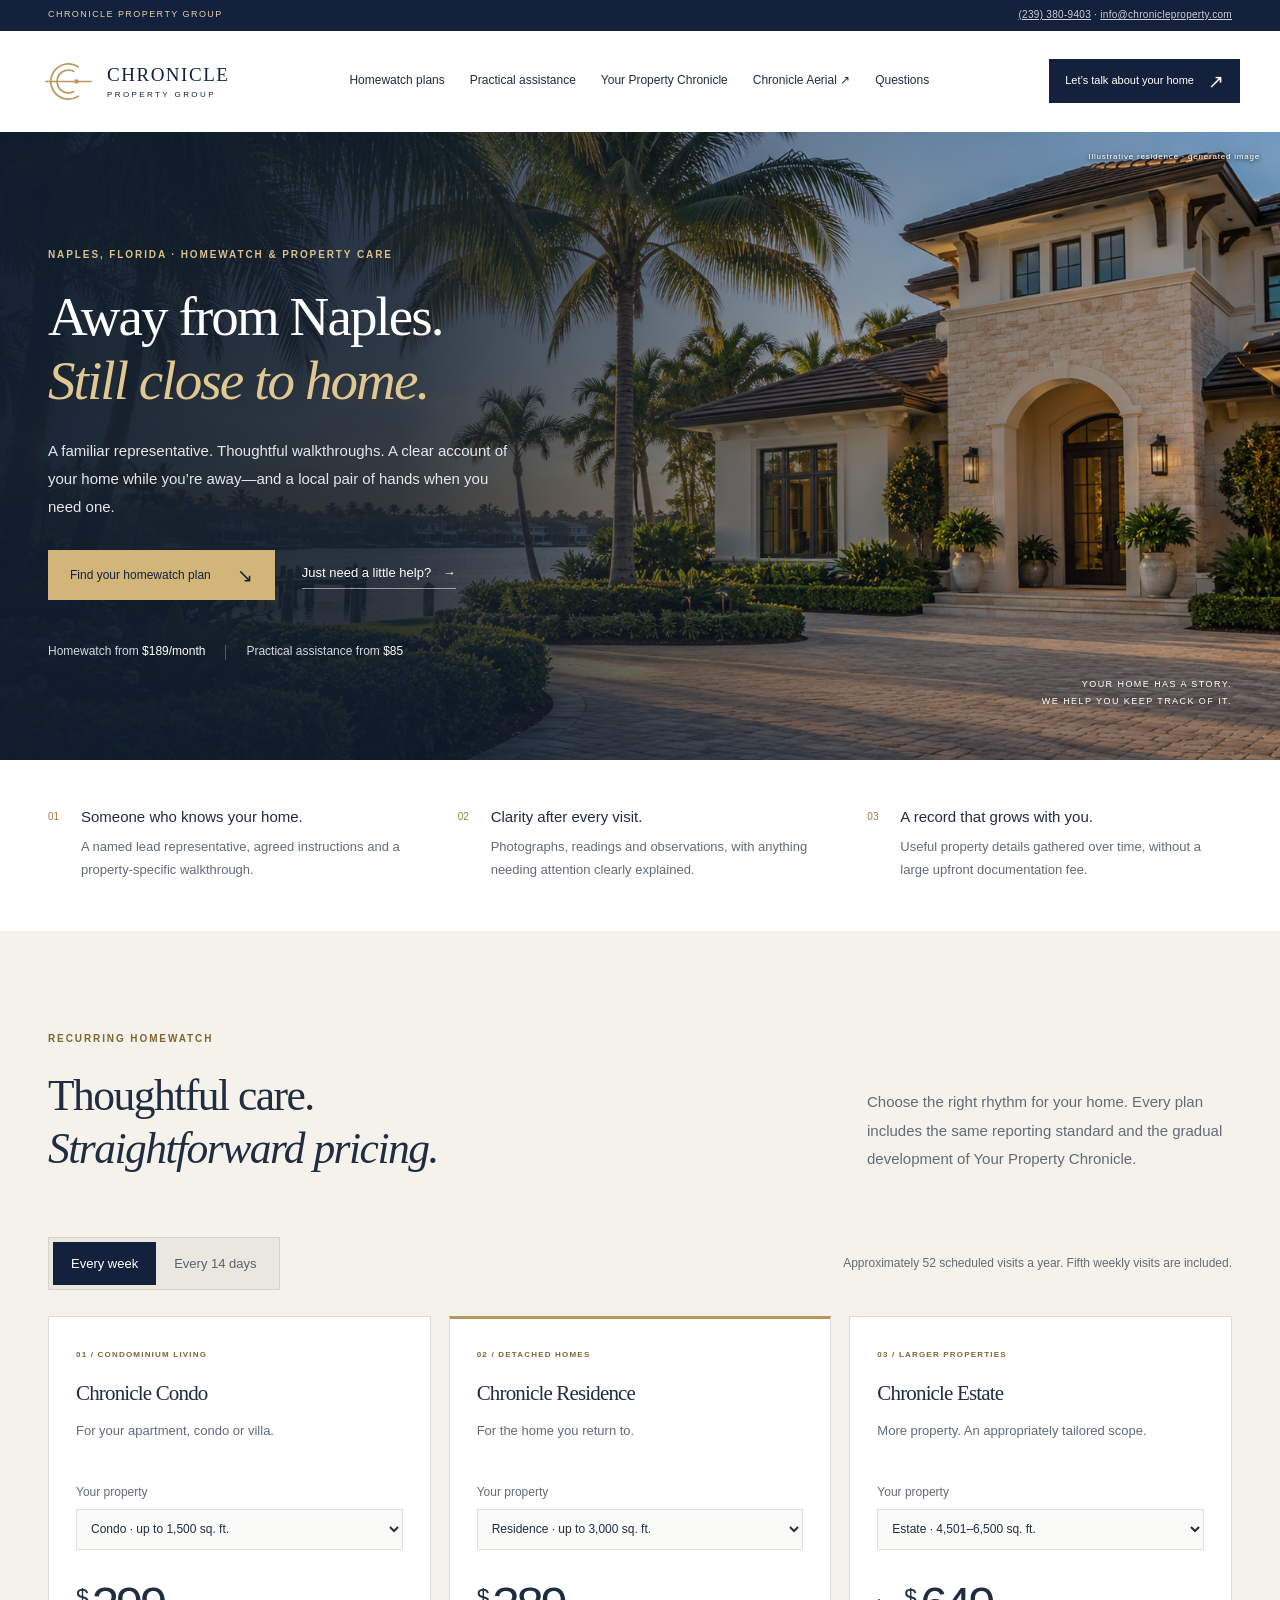
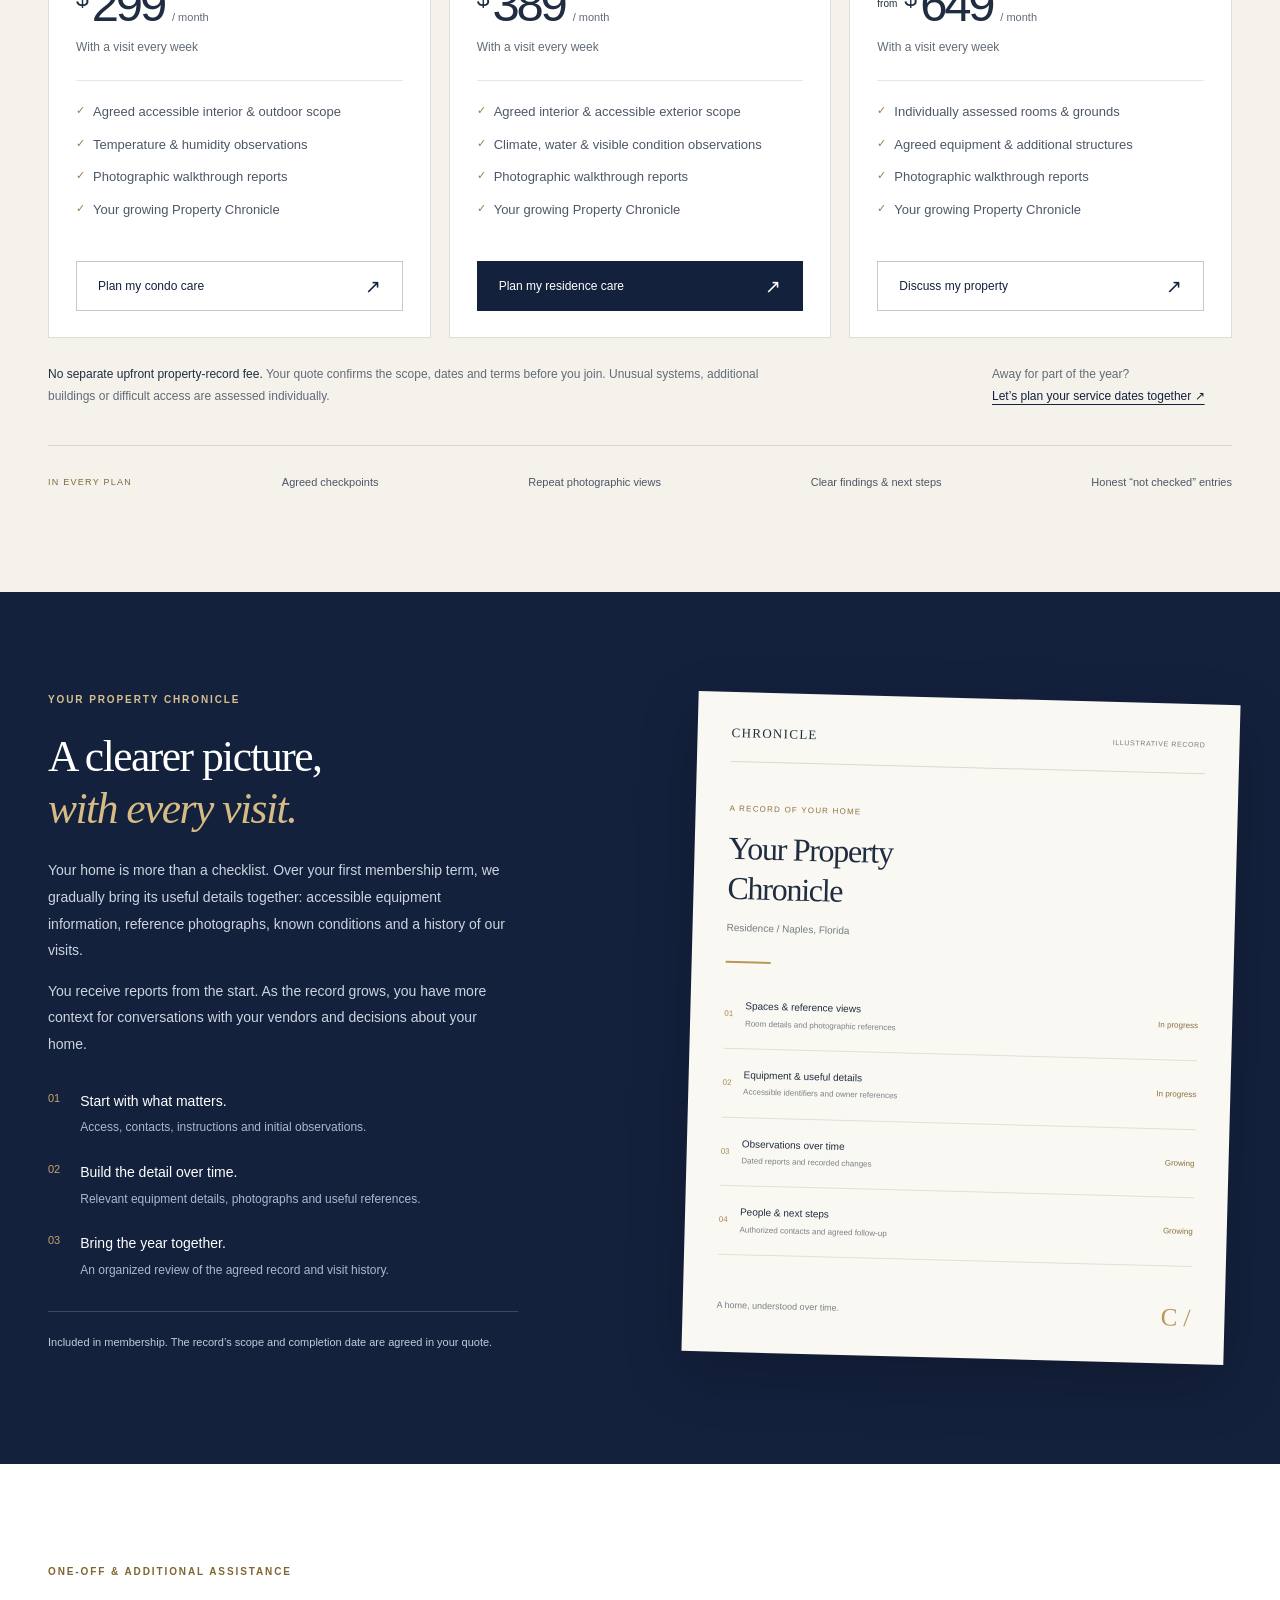
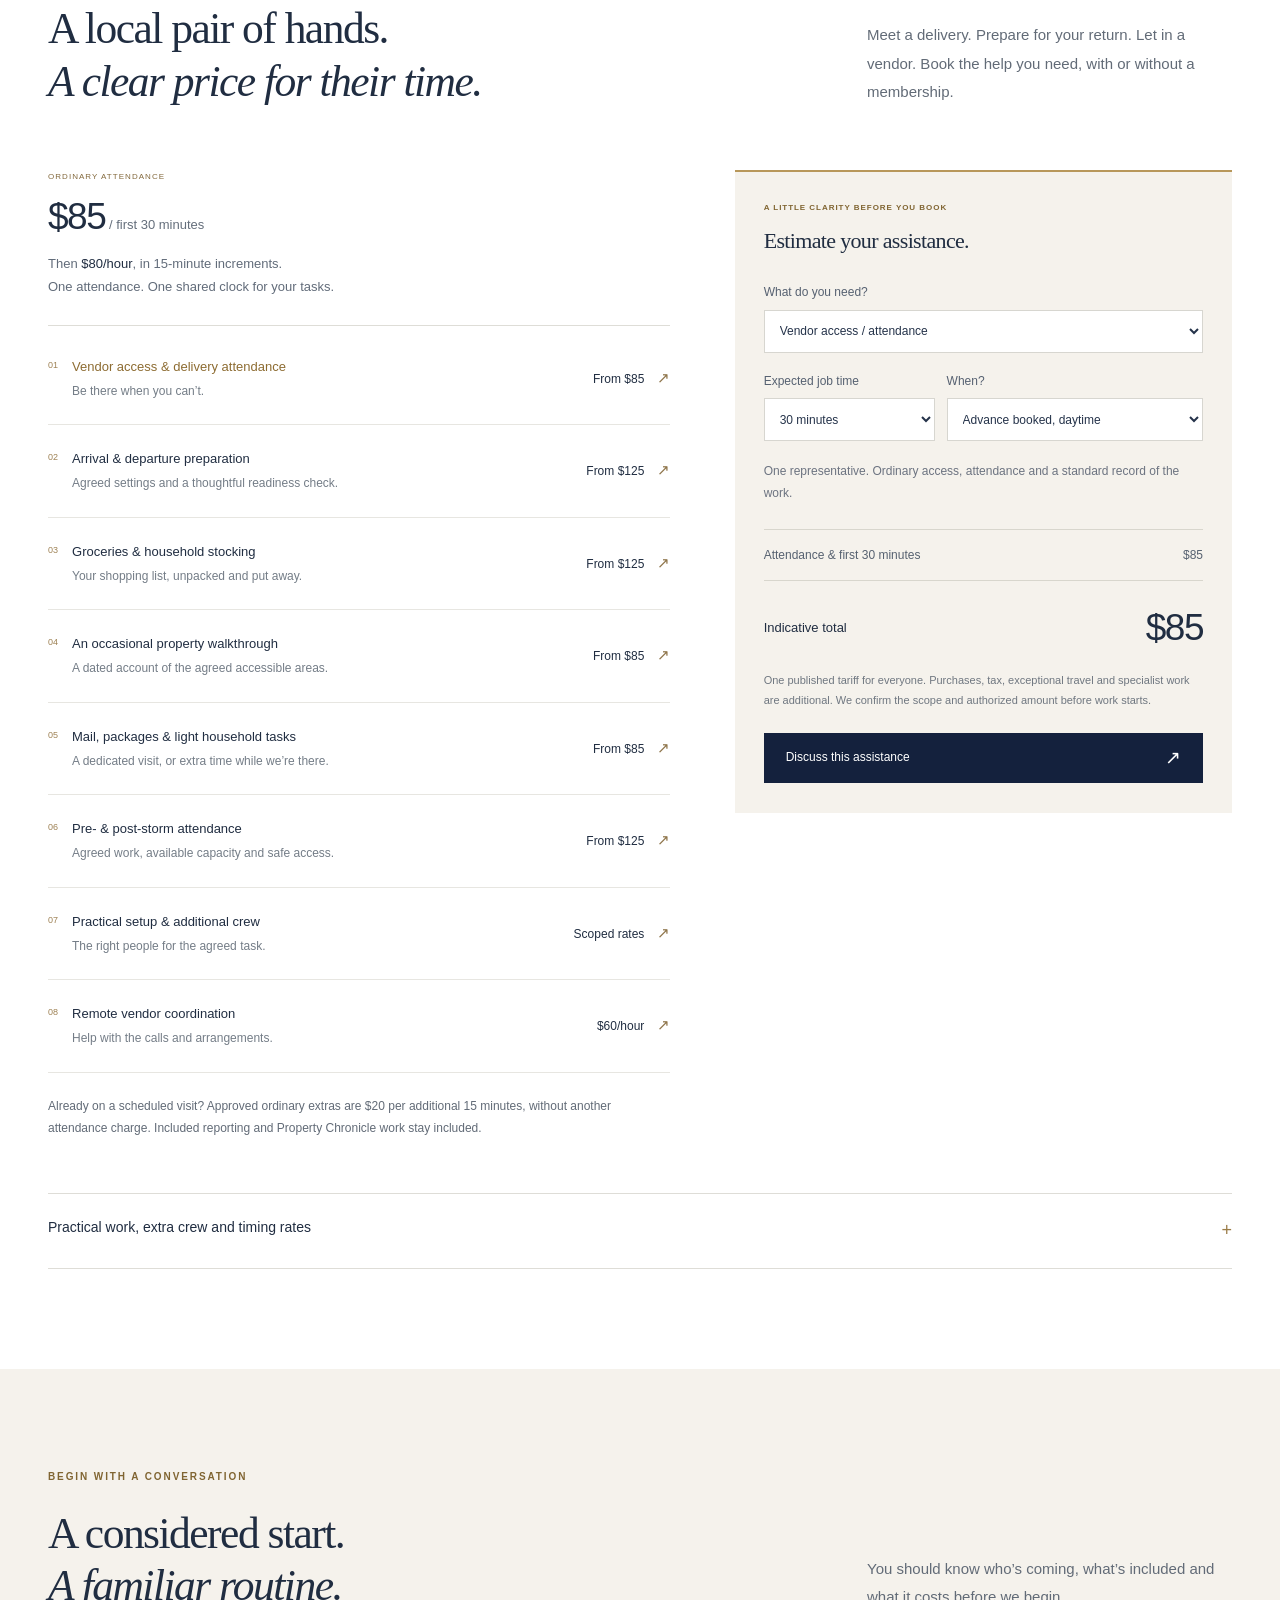
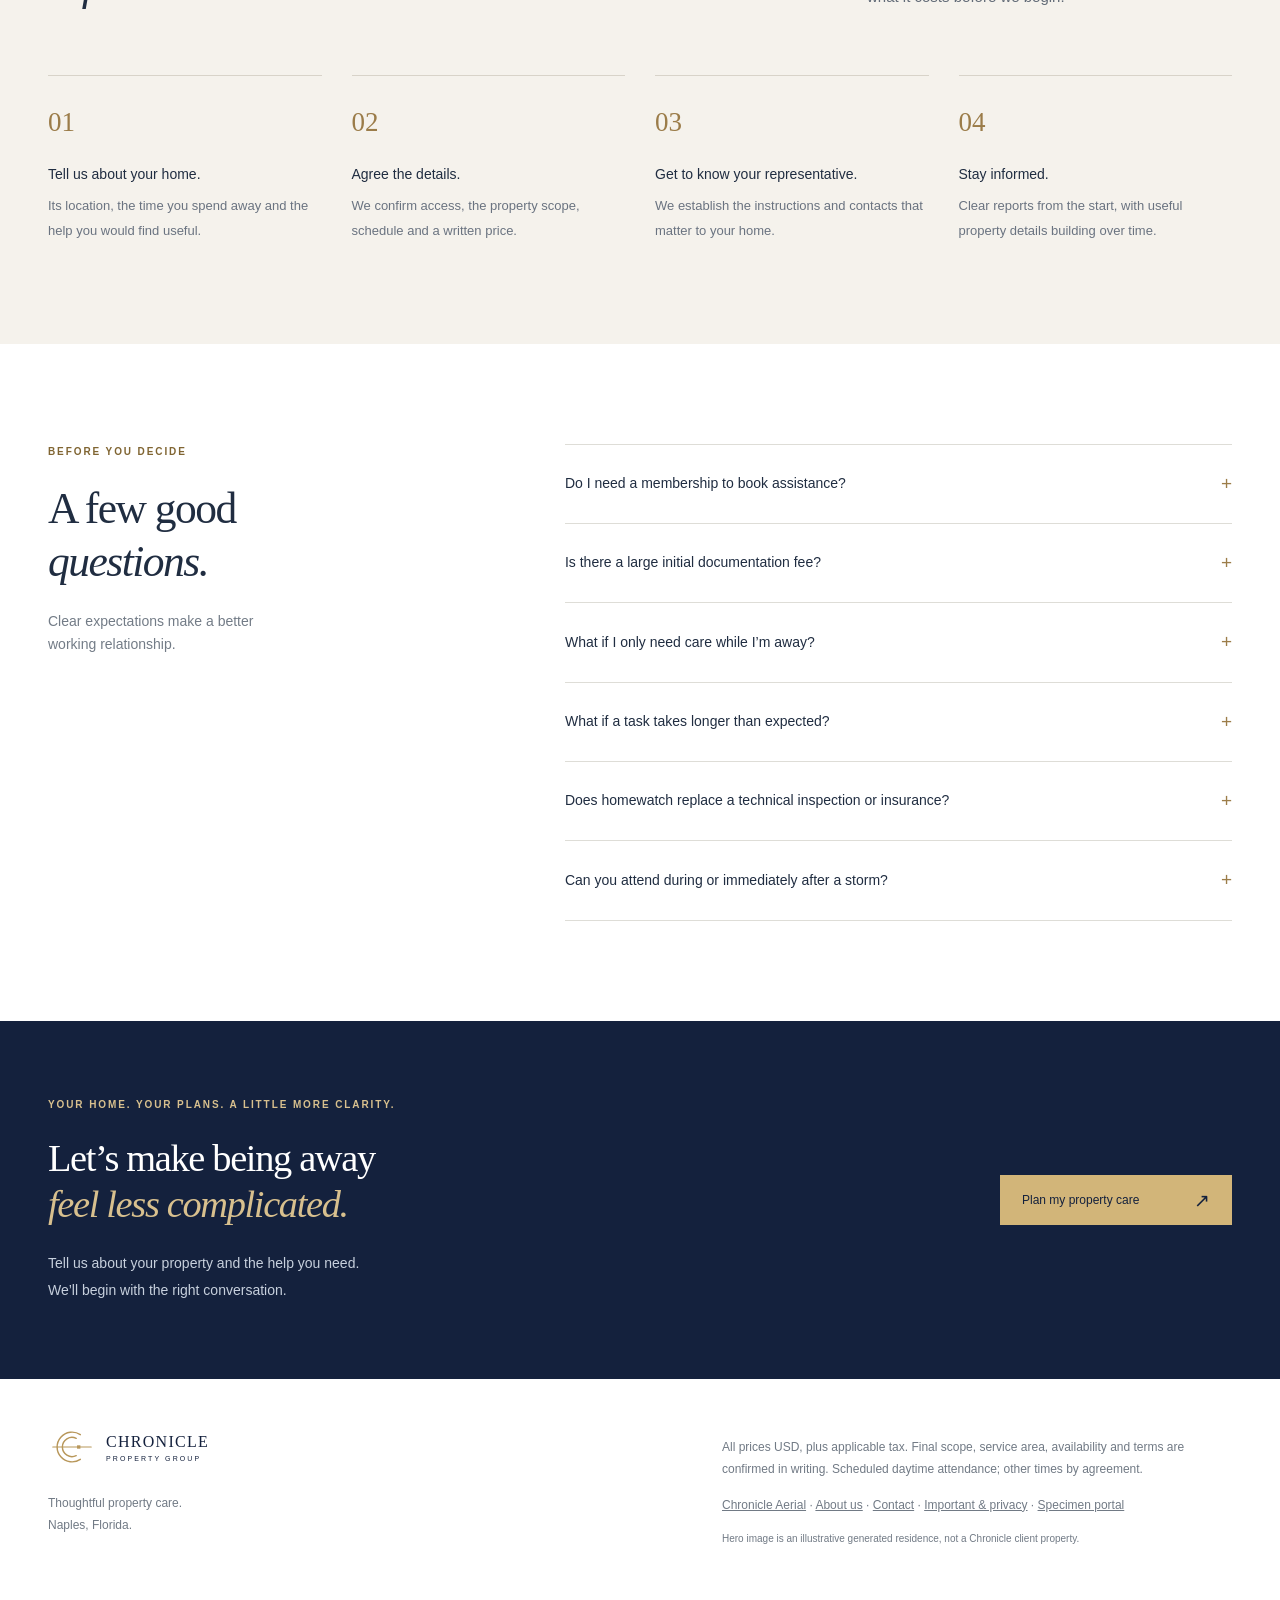
==== commit e9f92672: "Adopt progressive Property Chronicle and unified Care service pricing Make the owner-adopted service" ====
--- a/index.html
+++ b/index.html
@@ -1,1457 +1,72 @@
-<!doctype html><html data-theme="dark"><head><meta charset=utf8><meta name=viewport content="width=device-width,initial-scale=1,viewport-fit=cover"><style>:root{color-scheme:light;box-sizing:border-box;padding-top:env(safe-area-inset-top,0px);padding-bottom:env(safe-area-inset-bottom,0px)}html{scroll-padding-top:env(safe-area-inset-top,0px)}body{margin:0;padding:0;font:14px -apple-system,BlinkMacSystemFont,sans-serif;background:#faf9f5;color:#141413}img{max-width:100%}[hidden]:not([hidden=until-found i]){display:none!important}</style></head><body>
-<title>Chronicle Property Group</title>
+<!doctype html>
+<html lang="en">
+<head>
+  <meta charset="utf-8"><meta name="viewport" content="width=device-width,initial-scale=1">
+  <title>Homewatch & Property Care in Naples | Chronicle</title>
+  <meta name="description" content="Thoughtful homewatch and practical property assistance in Naples. Explore clear membership prices, a growing property record and one straightforward assistance tariff.">
+  <link rel="canonical" href="https://chronicleproperty.com/">
+  <link rel="stylesheet" href="assets/chronicle-services.css"><script src="assets/chronicle-care-catalogue.js" defer></script><script src="assets/chronicle-services.js" defer></script>
+</head>
+<body>
+<a class="skip-link" href="#main">Skip to services and pricing</a>
+<div class="preview-banner">CHRONICLE PROPERTY GROUP <span><a href="tel:+12393809403">(239) 380-9403</a> · <a href="mailto:info@chronicleproperty.com">info@chronicleproperty.com</a></span></div>
+<header class="site-header">
+  <a href="#" class="brand" aria-label="Chronicle Property Group home"><img src="assets/chronicle-services-mark.svg" alt="" width="57" height="57"><span>CHRONICLE<small>PROPERTY GROUP</small></span></a>
+  <nav aria-label="Main navigation"><a href="#membership">Homewatch plans</a><a href="#assistance">Practical assistance</a><a href="#property-record">Your Property Chronicle</a><a href="overview.html#aerial">Chronicle Aerial ↗</a><a href="#questions">Questions</a></nav>
+  <button class="button button-dark header-cta" data-enquire>Let’s talk about your home <span aria-hidden="true">↗</span></button>
+  <button class="menu-toggle" aria-expanded="false" aria-controls="mobile-nav" aria-label="Open navigation">☰</button>
+</header>
+<nav id="mobile-nav" aria-label="Mobile navigation" hidden><a href="#membership">Homewatch plans</a><a href="#assistance">Practical assistance</a><a href="#property-record">Your Property Chronicle</a><a href="#questions">Questions</a><a href="overview.html#aerial">Chronicle Aerial ↗</a><a href="overview.html#about">About Chronicle</a><button data-enquire>Let’s talk about your home ↗</button></nav>
+<main id="main">
+  <section class="hero" aria-labelledby="hero-title">
+    <img class="hero-photo" src="assets/chronicle-services-residence.png" alt="Illustrative waterfront residence framed by palms" fetchpriority="high">
+    <div class="hero-shade"></div>
+    <div class="hero-copy"><p class="eyebrow light">NAPLES, FLORIDA · HOMEWATCH & PROPERTY CARE</p><h1 id="hero-title">Away from Naples.<br><em>Still close to home.</em></h1><p class="hero-description">A familiar representative. Thoughtful walkthroughs. A clear account of your home while you’re away—and a local pair of hands when you need one.</p><div class="hero-actions"><a class="button button-gold" href="#membership">Find your homewatch plan <span aria-hidden="true">↘</span></a><a class="text-link light-link" href="#assistance">Just need a little help? <span aria-hidden="true">→</span></a></div><div class="hero-price"><span>Homewatch from <strong>$189/month</strong></span><i></i><span>Practical assistance from <strong>$85</strong></span></div></div>
+    <div class="hero-caption">YOUR HOME HAS A STORY.<br>WE HELP YOU KEEP TRACK OF IT.</div>
+    <span class="photo-label">Illustrative residence · generated image</span>
+  </section>
 
-<link rel="preconnect" href="https://fonts.gstatic.com" crossorigin>
-<link rel="stylesheet" href="https://fonts.googleapis.com/css2?family=Cinzel:wght@400;600&family=Inter:wght@400;500;600;700&display=swap">
+  <section class="intro-band section-wrap" aria-label="The Chronicle approach"><div><span class="index">01</span><h2>Someone who knows your home.</h2><p>A named lead representative, agreed instructions and a property-specific walkthrough.</p></div><div><span class="index">02</span><h2>Clarity after every visit.</h2><p>Photographs, readings and observations, with anything needing attention clearly explained.</p></div><div><span class="index">03</span><h2>A record that grows with you.</h2><p>Useful property details gathered over time, without a large upfront documentation fee.</p></div></section>
 
-<style>
-/* Layout: navy masthead, then alternating ivory and gold bands down the page.
-   Every service gets its own route. Gold is structure — rules, eyebrows, the mark. */
-:root{
-  --bg:#FAF8F3; --band:#F4EEE2; --surface:#FFFFFF; --surface2:#F4F1E9;
-  --ink:#14213D; --ink2:#55607A; --ink3:#7C8699;
-  --line:#E0DED6; --line2:#CFCCC2;
-  --gold:#A9823F; --goldbrand:#B8975A;
-  --good:#1FA862; --monitor:#2E5AA8; --action:#8E241B;
-  --deep:#14213D; --deeper:#0E1728; --onDeep:#F3F0E9; --onDeepDim:#A9B2C4;
-  --f-display:"Cinzel",Georgia,"Times New Roman",serif;
-  --f-body:"Inter",system-ui,-apple-system,"Segoe UI",sans-serif;
-  --r:3px;
-}
-@media (prefers-color-scheme:dark){ :root:not([data-theme="light"]){
-  --bg:#0E1728; --band:#141F38; --surface:#15203A; --surface2:#1B2745;
-  --ink:#F0EDE5; --ink2:#A7B1C6; --ink3:#7F8AA1;
-  --line:#28334F; --line2:#364364;
-  --gold:#CBA86A; --goldbrand:#C9A96A;
-  --good:#45C98A; --monitor:#6F9AE6; --action:#CF5445;
-  --deep:#0A1120; --deeper:#070C16; --onDeep:#F0EDE5; --onDeepDim:#94A0B8;
-  color-scheme:dark;
-}}
-:root[data-theme="dark"]{
-  --bg:#0E1728; --band:#141F38; --surface:#15203A; --surface2:#1B2745;
-  --ink:#F0EDE5; --ink2:#A7B1C6; --ink3:#7F8AA1;
-  --line:#28334F; --line2:#364364;
-  --gold:#CBA86A; --goldbrand:#C9A96A;
-  --good:#45C98A; --monitor:#6F9AE6; --action:#CF5445;
-  --deep:#0A1120; --deeper:#070C16; --onDeep:#F0EDE5; --onDeepDim:#94A0B8;
-  color-scheme:dark;
-}
+  <section id="membership" class="pricing-section section-pad" aria-labelledby="pricing-title">
+    <div class="section-wrap"><div class="section-heading pricing-heading"><div><p class="eyebrow">RECURRING HOMEWATCH</p><h2 id="pricing-title">Thoughtful care.<br><em>Straightforward pricing.</em></h2></div><p>Choose the right rhythm for your home. Every plan includes the same reporting standard and the gradual development of Your Property Chronicle.</p></div>
+      <div class="pricing-toolbar"><div class="segmented" role="group" aria-label="Visit frequency"><button type="button" class="active" data-frequency="weekly" aria-pressed="true">Every week</button><button type="button" data-frequency="fortnight" aria-pressed="false">Every 14 days</button></div><p id="frequency-note">Approximately 52 scheduled visits a year. Fifth weekly visits are included.</p></div>
+      <div class="plan-grid">
+        <article class="plan-card" data-plan="condo"><div class="plan-top"><p class="eyebrow">01 / CONDOMINIUM LIVING</p><h3>Chronicle Condo</h3><p>For your apartment, condo or villa.</p></div><label class="size-label" for="condo-size">Your property</label><select id="condo-size" class="plan-size"><option value="standard">Condo · up to 1,500 sq. ft.</option><option value="plus">Condo+ · 1,501–2,500 sq. ft.</option></select><div class="plan-price"><span class="currency">$</span><strong data-price>299</strong><span>/ month</span></div><p class="price-frequency" data-plan-frequency>With a visit every week</p><ul class="plan-scope"><li>Agreed accessible interior & outdoor scope</li><li>Temperature & humidity observations</li><li>Photographic walkthrough reports</li><li>Your growing Property Chronicle</li></ul><button class="button button-outline plan-enquire" data-enquire data-family="condo">Plan my condo care <span aria-hidden="true">↗</span></button></article>
+        <article class="plan-card featured" data-plan="residence"><div class="plan-top"><p class="eyebrow">02 / DETACHED HOMES</p><h3>Chronicle Residence</h3><p>For the home you return to.</p></div><label class="size-label" for="residence-size">Your property</label><select id="residence-size" class="plan-size"><option value="standard">Residence · up to 3,000 sq. ft.</option><option value="plus">Residence+ · 3,001–4,500 sq. ft.</option></select><div class="plan-price"><span class="currency">$</span><strong data-price>389</strong><span>/ month</span></div><p class="price-frequency" data-plan-frequency>With a visit every week</p><ul class="plan-scope"><li>Agreed interior & accessible exterior scope</li><li>Climate, water & visible condition observations</li><li>Photographic walkthrough reports</li><li>Your growing Property Chronicle</li></ul><button class="button button-dark plan-enquire" data-enquire data-family="residence">Plan my residence care <span aria-hidden="true">↗</span></button></article>
+        <article class="plan-card" data-plan="estate"><div class="plan-top"><p class="eyebrow">03 / LARGER PROPERTIES</p><h3>Chronicle Estate</h3><p>More property. An appropriately tailored scope.</p></div><label class="size-label" for="estate-size">Your property</label><select id="estate-size" class="plan-size"><option value="standard">Estate · 4,501–6,500 sq. ft.</option><option value="plus">Estate+ · 6,501–9,000 sq. ft.</option></select><div class="plan-price"><small>from</small><span class="currency">$</span><strong data-price>649</strong><span>/ month</span></div><p class="price-frequency" data-plan-frequency>With a visit every week</p><ul class="plan-scope"><li>Individually assessed rooms & grounds</li><li>Agreed equipment & additional structures</li><li>Photographic walkthrough reports</li><li>Your growing Property Chronicle</li></ul><button class="button button-outline plan-enquire" data-enquire data-family="estate">Discuss my property <span aria-hidden="true">↗</span></button></article>
+      </div>
+      <div class="pricing-foot"><p><strong>No separate upfront property-record fee.</strong> Your quote confirms the scope, dates and terms before you join. Unusual systems, additional buildings or difficult access are assessed individually.</p><p>Away for part of the year? <button class="inline-button" data-enquire>Let’s plan your service dates together ↗</button></p></div>
+      <div class="included-strip"><span>IN EVERY PLAN</span><p>Agreed checkpoints</p><p>Repeat photographic views</p><p>Clear findings & next steps</p><p>Honest “not checked” entries</p></div>
+    </div>
+  </section>
 
-*{box-sizing:border-box}
-body{background:var(--bg); color:var(--ink); font-family:var(--f-body); font-size:15px; line-height:1.6; -webkit-font-smoothing:antialiased}
-.wrap{max-width:1140px; margin:0 auto; padding-inline:22px}
-h1,h2,h3,h4{margin:0; text-wrap:balance}
-p{margin:0}
-a{color:inherit}
-img{max-width:100%}
-:focus-visible{outline:2px solid var(--goldbrand); outline-offset:2px; border-radius:2px}
-svg.ic{width:21px; height:21px; stroke:currentColor; fill:none; stroke-width:1.6; stroke-linecap:round; stroke-linejoin:round}
+  <section id="property-record" class="record-section section-pad" aria-labelledby="record-title"><div class="section-wrap record-layout"><div class="record-copy"><p class="eyebrow light">YOUR PROPERTY CHRONICLE</p><h2 id="record-title">A clearer picture,<br><em>with every visit.</em></h2><p>Your home is more than a checklist. Over your first membership term, we gradually bring its useful details together: accessible equipment information, reference photographs, known conditions and a history of our visits.</p><p>You receive reports from the start. As the record grows, you have more context for conversations with your vendors and decisions about your home.</p><ol class="record-steps"><li><span>01</span><div><strong>Start with what matters.</strong><p>Access, contacts, instructions and initial observations.</p></div></li><li><span>02</span><div><strong>Build the detail over time.</strong><p>Relevant equipment details, photographs and useful references.</p></div></li><li><span>03</span><div><strong>Bring the year together.</strong><p>An organized review of the agreed record and visit history.</p></div></li></ol><p class="record-note">Included in membership. The record’s scope and completion date are agreed in your quote.</p></div>
+    <div class="record-paper"><div class="paper-top"><span>CHRONICLE</span><span class="paper-tag">ILLUSTRATIVE RECORD</span></div><p class="paper-eyebrow">A RECORD OF YOUR HOME</p><h3>Your Property<br>Chronicle</h3><p class="paper-sub">Residence / Naples, Florida</p><div class="paper-rule"></div><div class="record-row"><span class="record-number">01</span><div><strong>Spaces & reference views</strong><small>Room details and photographic references</small></div><span class="record-status">In progress</span></div><div class="record-row"><span class="record-number">02</span><div><strong>Equipment & useful details</strong><small>Accessible identifiers and owner references</small></div><span class="record-status">In progress</span></div><div class="record-row"><span class="record-number">03</span><div><strong>Observations over time</strong><small>Dated reports and recorded changes</small></div><span class="record-status">Growing</span></div><div class="record-row"><span class="record-number">04</span><div><strong>People & next steps</strong><small>Authorized contacts and agreed follow-up</small></div><span class="record-status">Growing</span></div><div class="paper-bottom"><span>A home, understood over time.</span><span aria-hidden="true">C /</span></div></div>
+  </div></section>
 
-/* masthead */
-.mast{position:sticky; top:env(safe-area-inset-top,0px); z-index:50; background:var(--deep); color:var(--onDeep); border-bottom:1px solid rgba(169,130,63,.4)}
-.mast .wrap{display:flex; align-items:center; gap:16px; min-height:60px; padding-block:9px; flex-wrap:wrap}
-.brand{display:flex; align-items:center; gap:11px; text-decoration:none; color:inherit; flex:none}
-.brand .mark{height:28px; width:auto; color:#C9A96A; flex:none}
-.brand .bt{font-family:var(--f-display); font-size:13.5px; letter-spacing:.21em; font-weight:600; line-height:1.15}
-.brand .bt small{display:block; font-family:var(--f-body); font-size:7.2px; letter-spacing:.16em; font-weight:500; color:var(--onDeepDim); margin-top:3px}
-nav{margin-left:auto; display:flex; gap:2px; flex-wrap:wrap; align-items:center}
-nav a{font-size:12.5px; color:var(--onDeepDim); text-decoration:none; padding:7px 10px; border-radius:var(--r); white-space:nowrap}
-nav a:hover{color:var(--onDeep); background:rgba(255,255,255,.06)}
-nav a.on{color:#C9A96A}
-nav a.cta{border:1px solid rgba(201,169,106,.6); color:#C9A96A; margin-left:6px}
-nav a.cta:hover{background:rgba(201,169,106,.12)}
-@media (max-width:860px){ .brand .bt small{display:none} nav{width:100%; margin-left:0} nav a{padding:6px 7px; font-size:11.5px} }
+  <section id="assistance" class="assistance-section section-pad" aria-labelledby="assistance-title"><div class="section-wrap"><div class="section-heading"><div><p class="eyebrow">ONE-OFF & ADDITIONAL ASSISTANCE</p><h2 id="assistance-title">A local pair of hands.<br><em>A clear price for their time.</em></h2></div><p>Meet a delivery. Prepare for your return. Let in a vendor. Book the help you need, with or without a membership.</p></div><div class="assistance-layout"><div><div class="assistance-rate"><div><span>ORDINARY ATTENDANCE</span><strong>$85<small> / first 30 minutes</small></strong></div><p>Then <strong>$80/hour</strong>, in 15-minute increments.<br>One attendance. One shared clock for your tasks.</p></div>
+      <div class="service-list" aria-label="Explore assistance services">
+        <button data-service="access"><span>01</span><div><strong>Vendor access & delivery attendance</strong><small>Be there when you can’t.</small></div><b>From $85 <i aria-hidden="true">↗</i></b></button>
+        <button data-service="arrival"><span>02</span><div><strong>Arrival & departure preparation</strong><small>Agreed settings and a thoughtful readiness check.</small></div><b>From $125 <i aria-hidden="true">↗</i></b></button>
+        <button data-service="shopping"><span>03</span><div><strong>Groceries & household stocking</strong><small>Your shopping list, unpacked and put away.</small></div><b>From $125 <i aria-hidden="true">↗</i></b></button>
+        <button data-service="walkthrough"><span>04</span><div><strong>An occasional property walkthrough</strong><small>A dated account of the agreed accessible areas.</small></div><b>From $85 <i aria-hidden="true">↗</i></b></button>
+        <button data-service="mail"><span>05</span><div><strong>Mail, packages & light household tasks</strong><small>A dedicated visit, or extra time while we’re there.</small></div><b>From $85 <i aria-hidden="true">↗</i></b></button>
+        <button data-service="storm"><span>06</span><div><strong>Pre- & post-storm attendance</strong><small>Agreed work, available capacity and safe access.</small></div><b>From $125 <i aria-hidden="true">↗</i></b></button>
+        <button data-service="practical"><span>07</span><div><strong>Practical setup & additional crew</strong><small>The right people for the agreed task.</small></div><b>Scoped rates <i aria-hidden="true">↗</i></b></button>
+        <button data-service="remote"><span>08</span><div><strong>Remote vendor coordination</strong><small>Help with the calls and arrangements.</small></div><b>$60/hour <i aria-hidden="true">↗</i></b></button>
+      </div><p class="service-note">Already on a scheduled visit? Approved ordinary extras are $20 per additional 15 minutes, without another attendance charge. Included reporting and Property Chronicle work stay included.</p>
+    </div><aside class="estimate-panel" aria-labelledby="estimate-title"><p class="eyebrow">A LITTLE CLARITY BEFORE YOU BOOK</p><h3 id="estimate-title">Estimate your assistance.</h3><label for="task">What do you need?</label><select id="task"><option value="access">Vendor access / attendance</option><option value="arrival">Arrival / departure preparation</option><option value="shopping">Shopping & stocking</option><option value="walkthrough">One-off walkthrough</option><option value="mail">Mail / light household task</option><option value="storm">Pre- / post-storm observations</option><option value="practical">Defined practical setup</option><option value="crew">Two-person ordinary crew</option><option value="remote">Remote coordination</option></select><div class="estimate-fields"><div><label for="duration">Expected job time</label><select id="duration"></select></div><div id="timing-field"><label for="timing">When?</label><select id="timing"><option value="normal">Advance booked, daytime</option><option value="urgent">Accepted same-day request</option><option value="after">Accepted after-hours visit</option></select></div></div><p id="task-note" class="task-note">One representative. Ordinary access, attendance and a standard record of the work.</p><div id="estimate-breakdown" class="estimate-breakdown"></div><div class="estimate-total"><span>Indicative total</span><strong id="estimate-total" aria-live="polite">$85</strong></div><p class="estimate-note">One published tariff for everyone. Purchases, tax, exceptional travel and specialist work are additional. We confirm the scope and authorized amount before work starts.</p><button class="button button-dark" id="enquire-assistance">Discuss this assistance <span aria-hidden="true">↗</span></button></aside></div>
+    <div class="rates-disclosure"><details><summary>Practical work, extra crew and timing rates <span aria-hidden="true">+</span></summary><div class="rates-grid"><div><strong>Defined practical support</strong><p>$105 includes 30 minutes.<br>Then $100/hour, in 15-minute units.</p></div><div><strong>Two-person ordinary crew</strong><p>$225 includes 60 minutes for both people.<br>Then $160/hour for the whole crew.</p></div><div><strong>Timing & scope</strong><p>Accepted unscheduled same-day daytime visits: +$50. Accepted after-hours visits: 1.5× the tariff, without stacking the same-day fee.</p></div></div><p class="small-copy">Local travel to the first work stop and back after the last, plus the standard report, is included. Shopping time includes intermediate travel and stocking. Separate return visits have their own attendance minimum. Repairs, hazardous work and specialist services are separately scoped.</p></details></div>
+  </div></section>
 
-/* bands */
-.band{padding-block:clamp(34px,5.4vw,60px)}
-.band-gold{background:var(--band); border-block:1px solid var(--line)}
-.band-deep{background:var(--deep); color:var(--onDeep)}
-.band-deep .eyebrow{color:#C9A96A} .band-deep .lead{color:var(--onDeepDim)}
-.band-deep .h2, .band-deep h1{color:var(--onDeep)}
+  <section class="process-section section-pad"><div class="section-wrap"><div class="section-heading"><div><p class="eyebrow">BEGIN WITH A CONVERSATION</p><h2>A considered start.<br><em>A familiar routine.</em></h2></div><p>You should know who’s coming, what’s included and what it costs before we begin.</p></div><div class="process-grid"><div><span>01</span><h3>Tell us about your home.</h3><p>Its location, the time you spend away and the help you would find useful.</p></div><div><span>02</span><h3>Agree the details.</h3><p>We confirm access, the property scope, schedule and a written price.</p></div><div><span>03</span><h3>Get to know your representative.</h3><p>We establish the instructions and contacts that matter to your home.</p></div><div><span>04</span><h3>Stay informed.</h3><p>Clear reports from the start, with useful property details building over time.</p></div></div></div></section>
 
-/* hero */
-.hero{background:var(--deep); color:var(--onDeep); border-bottom:1px solid rgba(169,130,63,.3)}
-.hero .wrap{padding-block:clamp(46px,8vw,90px)}
-.hero .eyebrow{color:#C9A96A}
-.hero h1{font-family:var(--f-display); font-weight:400; font-size:clamp(31px,6.2vw,58px); line-height:1.08; margin-top:14px; max-width:20ch}
-.hero .lead{margin-top:20px; color:var(--onDeepDim); font-size:17px; max-width:60ch}
-.hstats{display:flex; gap:10px 26px; flex-wrap:wrap; margin-top:26px}
-.hstats span{display:flex; align-items:center; gap:8px; font-size:12.5px; letter-spacing:.07em; text-transform:uppercase; color:var(--onDeepDim); font-weight:600}
-.hstats svg{color:#C9A96A}
-.btnrow{display:flex; gap:12px; margin-top:28px; flex-wrap:wrap; align-items:center}
-.btn{display:inline-flex; align-items:center; gap:8px; font:inherit; font-size:13.5px; font-weight:600; padding:11px 20px; border-radius:var(--r); text-decoration:none; border:1px solid var(--goldbrand); color:var(--gold); background:transparent; cursor:pointer}
-.btn:hover{background:rgba(184,151,90,.1)}
-.btn.solid{background:var(--goldbrand); color:#14213D; border-color:var(--goldbrand)}
-.hero .btn, .band-deep .btn{border-color:#C9A96A; color:#C9A96A}
-.hero .btn.solid, .band-deep .btn.solid{background:#C9A96A; color:#0E1728}
-.link{font-size:13.5px; font-weight:600; color:var(--gold); text-decoration:none}
+  <section id="questions" class="faq-section section-pad"><div class="section-wrap faq-layout"><div><p class="eyebrow">BEFORE YOU DECIDE</p><h2>A few good<br><em>questions.</em></h2><p class="faq-intro">Clear expectations make a better working relationship.</p></div><div class="faq-list"><details><summary>Do I need a membership to book assistance?<span>+</span></summary><p>No. The published assistance tariff is the same for everyone. Membership provides the recurring walkthrough schedule, reports and progressive property record; it isn’t a discount club.</p></details><details><summary>Is there a large initial documentation fee?<span>+</span></summary><p>No separate standard property-record fee is charged at the start. Essential access, contacts and instructions are established first. We build the agreed additional record throughout your membership term, with its scope and completion date confirmed in your quote.</p></details><details><summary>What if I only need care while I’m away?<span>+</span></summary><p>Tell us your departure and return dates. We’ll agree a service schedule and price, including how your Property Chronicle milestones fit that term. Pausing service never implies visits continue.</p></details><details><summary>What if a task takes longer than expected?<span>+</span></summary><p>We agree the estimated time and your authorized maximum before starting. Additional ordinary time is $20 per 15 minutes. We seek approval before exceeding the agreed allowance; work is not retrospectively moved to a higher category.</p></details><details><summary>Does homewatch replace a technical inspection or insurance?<span>+</span></summary><p>No. Walkthroughs are visual and non-invasive, within an agreed accessible scope. They don’t certify hidden systems, guarantee against damage or replace your insurer’s requirements. Repairs and technical assessments belong with appropriately qualified providers.</p></details><details><summary>Can you attend during or immediately after a storm?<span>+</span></summary><p>Storm work is separately agreed against available crew capacity. Evacuation orders, unsafe conditions, closed roads and community restrictions take priority. We do not promise attendance during unsafe conditions or a fixed post-storm arrival time.</p></details></div></div></section>
 
-/* page head */
-.phead{padding-block:clamp(32px,5vw,54px) 6px}
-.eyebrow{font-size:11px; letter-spacing:.2em; text-transform:uppercase; color:var(--gold); font-weight:600}
-h1.page{font-family:var(--f-display); font-weight:400; font-size:clamp(28px,5.2vw,46px); line-height:1.12; margin-top:11px}
-.lead{margin-top:15px; color:var(--ink2); font-size:16.5px; max-width:64ch}
-.h2{font-family:var(--f-display); font-weight:400; font-size:clamp(21px,3.3vw,30px); line-height:1.18}
-.hsub{color:var(--ink2); margin-top:11px; max-width:66ch; font-size:15px}
-.body{color:var(--ink2); max-width:68ch}
-.body p + p{margin-top:13px}
-.body b{color:var(--ink)}
-.tiny{font-size:12.5px; color:var(--ink3); line-height:1.55}
+  <section class="closing-section"><div class="section-wrap closing-layout"><div><p class="eyebrow light">YOUR HOME. YOUR PLANS. A LITTLE MORE CLARITY.</p><h2>Let’s make being away<br><em>feel less complicated.</em></h2><p>Tell us about your property and the help you need.<br>We’ll begin with the right conversation.</p></div><button class="button button-gold" data-enquire>Plan my property care <span aria-hidden="true">↗</span></button></div></section>
+</main>
+<footer class="site-footer section-wrap"><div><a href="#" class="brand"><img src="assets/chronicle-services-mark.svg" alt="" width="48" height="48"><span>CHRONICLE<small>PROPERTY GROUP</small></span></a><p>Thoughtful property care.<br>Naples, Florida.</p></div><div class="footer-notes"><p>All prices USD, plus applicable tax. Final scope, service area, availability and terms are confirmed in writing. Scheduled daytime attendance; other times by agreement.</p><p><a href="overview.html#aerial">Chronicle Aerial</a> · <a href="overview.html#about">About us</a> · <a href="overview.html#contact">Contact</a> · <a href="overview.html#legal">Important & privacy</a> · <a href="client-portal.html#dashboard">Specimen portal</a></p><p class="photo-credit">Hero image is an illustrative generated residence, not a Chronicle client property.</p></div></footer>
 
-/* grids & cards */
-.grid{display:grid; gap:15px}
-.g2{grid-template-columns:repeat(auto-fit,minmax(320px,1fr))}
-.g3{grid-template-columns:repeat(auto-fit,minmax(268px,1fr))}
-.g4{grid-template-columns:repeat(auto-fit,minmax(218px,1fr))}
-.g5{grid-template-columns:repeat(auto-fit,minmax(202px,1fr))}
-.card{background:var(--surface); border:1px solid var(--line); border-radius:var(--r); padding:19px; display:grid; gap:9px; align-content:start; text-decoration:none; color:inherit}
-a.card:hover{border-color:var(--goldbrand)}
-.card .ct{font-size:15.5px; font-weight:600; line-height:1.3}
-.card .cd{font-size:13.5px; color:var(--ink2); line-height:1.56}
-.card .cp{font-size:12.5px; font-weight:700; color:var(--gold); letter-spacing:.04em}
-.card .k{font-size:10.5px; letter-spacing:.16em; text-transform:uppercase; color:var(--gold); font-weight:700}
-.split{display:grid; gap:30px; grid-template-columns:repeat(auto-fit,minmax(300px,1fr)); align-items:center}
-
-/* steps */
-.steps{display:grid; gap:14px; grid-template-columns:repeat(auto-fit,minmax(205px,1fr)); margin-top:24px; counter-reset:s}
-.step{border-top:2px solid var(--goldbrand); padding-top:13px}
-.step .n{font-family:var(--f-display); font-size:12px; letter-spacing:.2em; color:var(--gold)}
-.step .t{font-size:15px; font-weight:600; margin-top:6px}
-.step .d{font-size:13.5px; color:var(--ink2); margin-top:6px; line-height:1.55}
-
-/* placeholders */
-.ph{position:relative; border:1px solid var(--line2); border-radius:var(--r); aspect-ratio:4/3;
-  background:repeating-linear-gradient(135deg,transparent 0 9px, color-mix(in srgb,var(--line) 55%,transparent) 9px 10px), var(--surface2);
-  display:flex; flex-direction:column; align-items:center; justify-content:center; gap:6px; text-align:center; padding:18px}
-.ph.wide{aspect-ratio:21/9} .ph.tall{aspect-ratio:3/4} .ph.sq{aspect-ratio:1/1} .ph.band{aspect-ratio:16/6}
-.ph::before,.ph::after{content:""; position:absolute; width:14px; height:14px; border:1px solid var(--goldbrand); opacity:.6}
-.ph::before{top:8px; left:8px; border-right:0; border-bottom:0}
-.ph::after{bottom:8px; right:8px; border-left:0; border-top:0}
-.ph .pk{font-size:10.5px; letter-spacing:.2em; text-transform:uppercase; font-weight:700; color:var(--gold)}
-.ph .pn{font-size:12.5px; color:var(--ink2); max-width:44ch; line-height:1.5}
-
-/* tables */
-.tblwrap{overflow-x:auto; border:1px solid var(--line); border-radius:var(--r); background:var(--surface)}
-.tbl{width:100%; border-collapse:collapse; font-size:14px}
-.tbl th{background:var(--deep); color:#fff; font-size:10.5px; letter-spacing:.13em; text-transform:uppercase; text-align:left; padding:10px 13px; font-weight:600; white-space:nowrap}
-.tbl td{padding:10px 13px; border-bottom:1px solid var(--line); vertical-align:top}
-.tbl tr:nth-child(even) td{background:var(--surface2)}
-.tbl .num{text-align:right; font-variant-numeric:tabular-nums; font-weight:600; white-space:nowrap}
-.pnote{font-size:12.5px; color:var(--ink3); margin-top:12px; line-height:1.55}
-
-/* lists */
-ul.ticks{margin:0; padding:0; list-style:none; display:grid; gap:9px}
-ul.ticks li{display:grid; grid-template-columns:17px 1fr; gap:11px; font-size:14.5px; color:var(--ink2); line-height:1.55}
-ul.ticks li::before{content:""; width:7px; height:7px; border-radius:50%; background:var(--goldbrand); margin-top:8px}
-ul.ticks li > span{min-width:0}
-ul.ticks li b{color:var(--ink)}
-.callout{background:var(--surface); border:1px solid var(--line); border-left:4px solid var(--goldbrand); border-radius:var(--r); padding:18px 20px}
-.band-gold .callout{background:var(--surface)}
-.callout h3{font-size:14.5px; font-weight:700; margin-bottom:9px}
-.callout p{font-size:13.5px; color:var(--ink2); line-height:1.6}
-.callout p + p{margin-top:9px}
-
-/* faq */
-details{border-bottom:1px solid var(--line); padding:13px 0}
-summary{cursor:pointer; font-size:15px; font-weight:600; list-style:none; display:flex; gap:12px; align-items:flex-start}
-summary::-webkit-details-marker{display:none}
-summary::before{content:"+"; color:var(--gold); font-weight:700; width:14px; flex:none}
-details[open] summary::before{content:"\2212"}
-details p{margin-top:10px; padding-left:26px; font-size:14px; color:var(--ink2); line-height:1.6; max-width:70ch}
-
-/* form */
-form{display:grid; gap:15px; max-width:760px}
-.frow{display:grid; gap:15px; grid-template-columns:repeat(auto-fit,minmax(215px,1fr))}
-label{display:grid; gap:6px; font-size:11.5px; letter-spacing:.1em; text-transform:uppercase; color:var(--ink3); font-weight:600}
-input,select,textarea{font:inherit; font-size:14.5px; color:var(--ink); background:var(--surface); border:1px solid var(--line2); border-radius:var(--r); padding:10px 12px; width:100%; text-transform:none; letter-spacing:normal; font-weight:400}
-textarea{min-height:108px; resize:vertical}
-input:focus,select:focus,textarea:focus{border-color:var(--goldbrand)}
-.msg{border-radius:var(--r); padding:14px 16px; font-size:14px; line-height:1.55; background:var(--surface); border:1px solid var(--line2)}
-.msg.ok{border-color:color-mix(in srgb,var(--good) 50%,transparent)}
-.msg.bad{border-color:color-mix(in srgb,var(--action) 50%,transparent)}
-.copyrow{display:flex; align-items:center; gap:10px; flex-wrap:wrap; padding:12px 14px; border:1px solid var(--line); border-radius:var(--r); background:var(--surface)}
-.copyrow .lab{font-size:11px; letter-spacing:.14em; text-transform:uppercase; color:var(--ink3); font-weight:600; min-width:70px}
-.copyrow .val{font-size:15px; font-weight:600; user-select:all; min-width:0; overflow-wrap:anywhere}
-.copyrow button{margin-left:auto; font:inherit; font-size:11.5px; letter-spacing:.08em; text-transform:uppercase; font-weight:600; color:var(--gold); background:transparent; border:1px solid var(--line2); border-radius:var(--r); padding:5px 11px; cursor:pointer}
-
-/* footer */
-footer{background:var(--deep); color:var(--onDeepDim); border-top:1px solid rgba(169,130,63,.3)}
-footer .wrap{padding-block:40px 30px}
-.fgrid{display:grid; gap:26px; grid-template-columns:repeat(auto-fit,minmax(176px,1fr))}
-.fgrid h4{font-size:10.5px; letter-spacing:.17em; text-transform:uppercase; color:#C9A96A; font-weight:700; margin-bottom:11px}
-.fgrid a{display:block; font-size:13.5px; color:var(--onDeepDim); text-decoration:none; padding-block:3.5px}
-.fgrid a:hover{color:var(--onDeep)}
-.fgrid p{font-size:13.5px; line-height:1.6}
-.fbot{margin-top:30px; padding-top:20px; border-top:1px solid rgba(169,130,63,.25); font-size:11.5px; line-height:1.65; max-width:88ch}
-.fbot b{color:var(--onDeep)}
-.draft{background:var(--band); border-bottom:1px solid var(--line)}
-.draft .wrap{display:flex; gap:13px; align-items:flex-start; padding-block:10px}
-.draft .tag{font-size:10px; letter-spacing:.18em; font-weight:700; color:var(--gold); border:1px solid var(--gold); padding:2px 7px; border-radius:var(--r); white-space:nowrap; flex:none}
-.draft p{font-size:12.5px; color:var(--ink2); min-width:0}
-.subnav{display:flex; gap:7px; flex-wrap:wrap; margin-top:22px}
-.subnav a{font-size:12.5px; font-weight:600; padding:7px 13px; border:1px solid var(--line2); border-radius:999px; text-decoration:none; color:var(--ink2); background:var(--surface)}
-.subnav a:hover{border-color:var(--goldbrand); color:var(--gold)}
-.subnav a.on{background:var(--deep); color:#C9A96A; border-color:var(--deep)}
-@media (prefers-reduced-motion:reduce){ *{transition:none!important; animation:none!important} }
-
-/* ============================================================
-   CHRONICLE SIGNATURE DARK EDITION
-   Visual redesign only. Original information architecture,
-   copy, pricing, service descriptions and routes remain intact.
-   ============================================================ */
-:root[data-theme="dark"]{
-  --bg:#07101D;
-  --band:#0E192B;
-  --surface:#111F35;
-  --surface2:#162640;
-  --ink:#F5F2EA;
-  --ink2:#B6C0D0;
-  --ink3:#8591A7;
-  --line:#273650;
-  --line2:#394A69;
-  --gold:#D4B16D;
-  --goldbrand:#C9A96A;
-  --good:#4AC98E;
-  --monitor:#78A6ED;
-  --action:#D45A4C;
-  --deep:#081321;
-  --deeper:#050B14;
-  --onDeep:#F6F2E9;
-  --onDeepDim:#A5B1C5;
-  --r:14px;
-  color-scheme:dark;
-}
-*{scrollbar-width:thin;scrollbar-color:#3A4964 #0A1424}
-html{background:#050B14}
-body{
-  background:
-    radial-gradient(circle at 50% -20%,rgba(91,124,153,.12),transparent 42rem),
-    linear-gradient(180deg,#07101D 0%,#081321 45%,#07101D 100%);
-  letter-spacing:.002em;
-}
-.wrap{max-width:1240px;padding-inline:26px}
-::selection{background:#C9A96A;color:#07101D}
-
-/* header */
-.mast{
-  background:rgba(5,11,20,.92);
-  backdrop-filter:blur(18px) saturate(130%);
-  border-bottom:1px solid rgba(201,169,106,.28);
-  box-shadow:0 10px 34px rgba(0,0,0,.22);
-}
-.mast .wrap{min-height:68px}
-.brand .mark{height:31px}
-.brand .bt{font-size:14px;letter-spacing:.235em}
-nav{gap:3px}
-nav a{border-radius:999px;padding:8px 12px;transition:.18s ease}
-nav a:hover{background:#122139;color:#fff}
-nav a.on{background:rgba(201,169,106,.11);color:#E3C98F}
-nav a.cta{
-  border-color:rgba(201,169,106,.66);
-  background:rgba(201,169,106,.05);
-  padding-inline:15px;
-}
-.draft{background:#0A1626;border-bottom-color:#263650}
-.draft .tag{border-radius:999px;color:#DABF87}
-.draft p{color:#9EABC0}
-
-/* universal section rhythm */
-.band{padding-block:clamp(48px,6.4vw,82px)}
-.band-gold{
-  background:
-    linear-gradient(180deg,rgba(201,169,106,.035),transparent 35%),
-    #0E192B;
-  border-block-color:#273650;
-}
-.band-deep{
-  background:
-    radial-gradient(circle at 15% 30%,rgba(91,124,153,.10),transparent 30rem),
-    #07111F;
-}
-.eyebrow{color:#D7B875;font-weight:700;letter-spacing:.22em}
-.h2{font-size:clamp(24px,3.4vw,34px);letter-spacing:-.015em}
-.hsub,.lead,.body,.card .cd,.step .d,.callout p,details p{color:#B1BCCF}
-.tiny,.pnote{color:#8491A8}
-
-/* photographic homepage hero */
-.hero.signature-hero{
-  position:relative;
-  min-height:min(790px,86vh);
-  overflow:hidden;
-  display:flex;
-  align-items:flex-end;
-  border-bottom:1px solid rgba(201,169,106,.28);
-}
-.hero.signature-hero::before{
-  content:"";
-  position:absolute;inset:0;
-  background-image:var(--hero-image);
-  background-position:center 48%;
-  background-size:cover;
-  transform:scale(1.01);
-  filter:saturate(.92) contrast(1.05) brightness(.84);
-}
-.hero.signature-hero::after{
-  content:"";
-  position:absolute;inset:0;
-  background:
-    linear-gradient(90deg,rgba(4,9,17,.90) 0%,rgba(4,9,17,.66) 42%,rgba(4,9,17,.12) 72%),
-    linear-gradient(180deg,rgba(4,9,17,.08) 0%,rgba(4,9,17,.06) 48%,rgba(4,9,17,.80) 100%);
-}
-.hero.signature-hero .wrap{
-  width:100%;position:relative;z-index:2;
-  padding-block:130px 54px;
-}
-.hero.signature-hero h1{
-  font-size:clamp(40px,6.2vw,72px);
-  max-width:15ch;
-  text-shadow:0 5px 32px rgba(0,0,0,.38);
-}
-.hero.signature-hero .lead{
-  font-size:17px;line-height:1.65;color:#D7DFE9;max-width:59ch
-}
-.hero.signature-hero .hstats{
-  max-width:900px;padding:13px 0 2px;
-}
-.hero.signature-hero .hstats span{color:#D3DBE8}
-.btn{
-  border-radius:999px;
-  transition:transform .18s ease,background .18s ease,border-color .18s ease;
-}
-.btn:hover{transform:translateY(-1px)}
-.btn.solid{box-shadow:0 10px 28px rgba(201,169,106,.16)}
-.heroproof{
-  display:grid;grid-template-columns:repeat(4,1fr);
-  max-width:900px;margin-top:34px;
-  border:1px solid rgba(201,169,106,.30);
-  background:rgba(201,169,106,.18);
-  gap:1px;border-radius:12px;overflow:hidden;
-}
-.heroproof div{
-  background:rgba(7,16,29,.75);
-  backdrop-filter:blur(12px);
-  padding:15px 17px;
-}
-.heroproof b{display:block;color:#fff;font-size:18px}
-.heroproof span{display:block;color:#AAB5C7;font-size:9px;text-transform:uppercase;letter-spacing:.12em;margin-top:3px}
-
-/* page heads */
-.phead{
-  position:relative;
-  padding-block:clamp(44px,6vw,72px) 18px;
-}
-.phead::after{
-  content:"";position:absolute;left:0;right:0;bottom:0;height:1px;
-  background:linear-gradient(90deg,transparent,rgba(201,169,106,.32),transparent)
-}
-h1.page{font-size:clamp(32px,5vw,52px);max-width:22ch}
-.subnav{margin-top:26px}
-.subnav a{
-  border-radius:999px;background:#111E33;border-color:#31405C;color:#AEB8C9;
-  transition:.18s ease;
-}
-.subnav a:hover{background:#162642}
-.subnav a.on{background:#C9A96A;color:#07101D;border-color:#C9A96A}
-
-/* contextual visual placeholder replacement */
-.context-visual{
-  position:relative;
-  margin:0;
-  overflow:hidden;
-  border-radius:18px;
-  background:#0A1424;
-  border:1px solid rgba(201,169,106,.27);
-  box-shadow:0 22px 58px rgba(0,0,0,.28);
-  min-height:280px;
-}
-.context-visual.wide{aspect-ratio:21/9}
-.context-visual.band{aspect-ratio:16/6}
-.context-visual.sq{aspect-ratio:1/1}
-.context-visual.tall{aspect-ratio:3/4}
-.context-visual img{
-  position:absolute;inset:0;width:100%;height:100%;object-fit:cover;
-  filter:saturate(.94) contrast(1.04);
-  transition:transform .38s ease,filter .38s ease;
-}
-.context-visual:hover img{transform:scale(1.018);filter:saturate(1) contrast(1.05)}
-.context-visual::after{
-  content:"";position:absolute;inset:0;pointer-events:none;
-  background:linear-gradient(180deg,transparent 42%,rgba(3,8,15,.82) 100%);
-}
-.context-visual .vis-badge{
-  position:absolute;z-index:3;right:15px;top:15px;
-  border:1px solid rgba(201,169,106,.58);
-  border-radius:999px;padding:5px 9px;
-  background:rgba(5,11,20,.74);backdrop-filter:blur(10px);
-  color:#E5CA95;font-size:9px;font-weight:700;letter-spacing:.12em;text-transform:uppercase
-}
-.context-visual figcaption{
-  position:absolute;z-index:3;left:19px;right:19px;bottom:16px;
-  display:grid;gap:3px;
-}
-.context-visual figcaption b{
-  font-size:9.5px;letter-spacing:.18em;text-transform:uppercase;color:#D9BA78
-}
-.context-visual figcaption span{
-  color:#F0F3F7;font-size:12.5px;line-height:1.45;max-width:82ch
-}
-
-/* cards */
-.grid{gap:17px}
-.card{
-  border-radius:16px;
-  background:
-    linear-gradient(145deg,rgba(255,255,255,.018),transparent 40%),
-    #111F35;
-  border-color:#293A57;
-  box-shadow:0 10px 28px rgba(0,0,0,.12);
-  transition:transform .18s ease,border-color .18s ease,box-shadow .18s ease;
-}
-a.card:hover{
-  border-color:rgba(201,169,106,.70);
-  transform:translateY(-3px);
-  box-shadow:0 18px 44px rgba(0,0,0,.22);
-}
-.card .k{color:#D0AD6C}
-.card .cp{color:#D0AD6C}
-.card svg{filter:drop-shadow(0 3px 12px rgba(201,169,106,.12))}
-
-/* subtle service cards differentiated visually without repeating photographs */
-.service-link-card{position:relative;overflow:hidden}
-.service-link-card::before{
-  content:"";position:absolute;inset:0 0 auto 0;height:3px;
-  background:linear-gradient(90deg,#C9A96A,rgba(91,124,153,.75),transparent)
-}
-.service-link-card .svc-icon{
-  width:42px;height:42px;border-radius:12px;display:grid;place-items:center;
-  border:1px solid rgba(201,169,106,.30);background:#0C182A;color:#D3B46F;
-}
-.service-link-card .svc-icon svg{width:22px;height:22px}
-
-/* steps */
-.steps{gap:18px}
-.step{
-  border-top-color:#C9A96A;
-  background:linear-gradient(180deg,rgba(201,169,106,.04),transparent 60%);
-  padding:17px 5px 4px 0
-}
-.step .n{color:#D3B16E}
-.step .t{font-size:15.5px}
-
-/* tables */
-.tblwrap{
-  border-radius:15px;
-  border-color:#2A3954;
-  box-shadow:0 12px 30px rgba(0,0,0,.12)
-}
-.tbl th{background:#07111F;color:#D8DFE9}
-.tbl td{border-color:#293850;color:#CAD1DD}
-.tbl tr:nth-child(even) td{background:#14233D}
-.tbl tr:hover td{background:#192945}
-.tbl .num{color:#F1E4C6}
-
-/* callouts, faqs, forms */
-.callout{
-  border-radius:14px;
-  background:#111F35;
-  border-color:#2D3D59;
-  border-left-color:#C9A96A;
-  box-shadow:0 10px 28px rgba(0,0,0,.10)
-}
-details{border-bottom-color:#293850}
-summary{color:#EFF1F5}
-input,select,textarea{
-  border-radius:11px;
-  background:#0E1A2D;
-  border-color:#354560;
-}
-input:focus,select:focus,textarea:focus{
-  box-shadow:0 0 0 3px rgba(201,169,106,.10)
-}
-.copyrow,.msg{background:#111F35;border-color:#31405D}
-
-/* footer */
-footer{
-  background:
-    radial-gradient(circle at 85% 0%,rgba(91,124,153,.09),transparent 25rem),
-    #050B14;
-}
-.fgrid h4{color:#D4B36F}
-.fbot{border-top-color:#293750}
-
-/* home special two-line cards */
-a.card[href="#care"],a.card[href="#aerial"]{
-  min-height:245px;
-}
-a.card[href="#care"]::after,a.card[href="#aerial"]::after{
-  content:"";position:absolute;width:160px;height:160px;right:-70px;bottom:-80px;border-radius:50%;
-  background:radial-gradient(circle,rgba(201,169,106,.12),transparent 68%);
-  pointer-events:none;
-}
-
-/* accessibility + responsive */
-@media(max-width:900px){
-  .hero.signature-hero{min-height:720px}
-  .heroproof{grid-template-columns:repeat(2,1fr)}
-}
-@media(max-width:680px){
-  .wrap{padding-inline:19px}
-  .hero.signature-hero{min-height:680px}
-  .hero.signature-hero .wrap{padding-block:95px 36px}
-  .hero.signature-hero::after{
-    background:
-      linear-gradient(180deg,rgba(4,9,17,.28),rgba(4,9,17,.46) 42%,rgba(4,9,17,.90) 92%),
-      linear-gradient(90deg,rgba(4,9,17,.74),rgba(4,9,17,.18));
-  }
-  .heroproof{grid-template-columns:1fr 1fr}
-  .context-visual.wide,.context-visual.band{aspect-ratio:4/3}
-}
-
-</style>
-
-<header class="mast">
-  <div class="wrap">
-    <a class="brand" href="#home" aria-label="Chronicle Property Group — home">
-      <svg class="mark" viewBox="15 33 170 134" fill="none" aria-hidden="true"><g stroke="currentColor" stroke-linecap="round"><path d="M 134.67 48.60 A 62 62 0 1 0 134.67 151.40" stroke-width="6"/><path d="M 117.53 64.05 A 40 40 0 1 0 117.53 135.95" stroke-width="6"/><path d="M 20 100 L 180 100" stroke-width="5"/></g><rect x="121" y="93" width="14" height="14" fill="currentColor" stroke="none"/></svg>
-      <span class="bt">CHRONICLE<small>PROPERTY INTELLIGENCE &amp; STEWARDSHIP</small></span>
-    </a>
-    <nav id="nav"></nav>
-  </div>
-</header>
-
-<div class="draft">
-  <div class="wrap">
-    <span class="tag">PREVIEW</span>
-    <p>Preview of the Chronicle website ahead of launch. Prices and service descriptions are final; photography, insurance details and the domain are still being finalised. This preview uses illustrative imagery; production photography will be Chronicle-owned or commercially licensed.</p>
-  </div>
-</div>
-
-<main id="main"></main>
-
-<footer>
-  <div class="wrap">
-    <div class="fgrid">
-      <div><h4>Chronicle Home Watch</h4>
-        <a href="#care">What a Chronicle is</a><a href="#baseline">The First Chronicle</a><a href="#recurring">Recurring visits</a>
-        <a href="#storm">Storm season</a><a href="#arrival">Arrival &amp; departure</a><a href="#vendor">Vendor access</a><a href="#claims">Claim support</a></div>
-      <div><h4>Chronicle Aerial</h4>
-        <a href="#aerial">Overview</a><a href="#real-estate">Real estate media</a><a href="#construction">Construction progress</a>
-        <a href="#mapping">Mapping</a><a href="#thermal">Thermal</a><a href="#film">Film &amp; media</a></div>
-      <div><h4>Company</h4>
-        <a href="#pricing">Pricing</a><a href="#record">The record</a><a href="client-portal.html#dashboard" target="_blank" rel="noopener">Client portal</a><a href="#how-it-works">How we work</a><a href="#work">Work</a>
-        <a href="#safety">Safety &amp; standards</a><a href="#faq">Questions</a><a href="#about">About</a><a href="#legal">Important</a></div>
-      <div><h4>Chronicle Property Group LLC</h4>
-        <p>Naples, Florida<br>Serving Collier County<br><a href="tel:+12393809403" style="color:#C9A96A">(239) 380-9403</a><br><a href="mailto:info@chronicleproperty.com" style="color:#C9A96A">info@chronicleproperty.com</a></p>
-        <a href="#quote" style="margin-top:10px;color:#C9A96A;font-weight:600">Request a proposal →</a></div>
-    </div>
-    <p class="fbot"><b>Chronicle Property Group LLC</b> trading as Chronicle Home Watch and Chronicle Aerial. A Chronicle is a visual record made from normal standing and walking positions. It is not a home inspection, a survey, an engineering or structural assessment, a mold or pest assessment, an appraisal, or a warranty. Chronicle is not a licensed home inspector, contractor, real estate broker or security agency, and does not repair, rent, guard or diagnose. Aerial imagery is not a land survey and is not a substitute for one. We do not guarantee that damage will not occur between visits.</p>
-  </div>
-</footer>
-
-<script>
-(function(){
-"use strict";
-
-var SPECIMEN = "first-chronicle.html";
-var PORTAL = "client-portal.html#dashboard";
-
-var CONTEXT_PHOTOS = {"A Naples property at first light, shot wide with room for the headline. 21:9.": "assets/site-01.jpg", "The same view, months apart. Two frames from one fixed standing point — the pair that explains the whole service.": "assets/site-02.jpg", "Specialist at a property, shoe covers on, recording a reading. Working, not posed.": "assets/site-03.jpg", "Aerial of a Naples waterfront property at golden hour. 21:9, wide, room for a headline.": "assets/site-04.jpg", "The specimen report open on a tablet, in a kitchen.": "assets/site-05.jpg", "Three identically framed street views, a week apart, with the one change marked.": "assets/site-06.jpg", "The portal dashboard — last visit, the season’s readings and what needs a decision.": "assets/site-07.jpg", "Project one — replace with real work": "assets/site-08.jpg", "Project two": "assets/site-09.jpg", "Project three": "assets/site-10.jpg", "Portrait — on site and working, rather than a studio headshot.": "assets/site-11.jpg", "The baseline in progress — data plate being photographed in a garage, torch lighting it from the side.": "assets/site-12.jpg", "A specialist walking the exterior of a lanai, phone in hand, mid-visit.": "assets/site-13.jpg", "Lanai furniture secured and a property photographed from the street before a storm.": "assets/site-14.jpg", "A prepared interior: blinds open, lights on, a house that is ready rather than merely secure.": "assets/site-15.jpg", "A specialist locking a door behind a departing vendor, logging the time.": "assets/site-16.jpg", "A claim package laid out — dated photographs, readings and the attendance log.": "assets/site-17.jpg", "Aerial three-quarter view of a waterfront home, late afternoon light.": "assets/site-18.jpg", "A build in progress from above, mid-frame, with the site boundary visible.": "assets/site-19.jpg", "An orthomosaic of a parcel, square-on and seamless.": "assets/site-20.jpg", "A thermal frame of a tile roof, anomalies visible as warmer patches.": "assets/site-21.jpg", "A cinematic aerial of a coastal development at dusk.": "assets/site-22.jpg"};
-var HOME_HERO_IMAGE = "assets/site-23.jpg";
-
-/* ---------- icons ---------- */
-var I = {
-  eye:'<svg class="ic" viewBox="0 0 24 24"><path d="M2 12s3.6-6.5 10-6.5S22 12 22 12s-3.6 6.5-10 6.5S2 12 2 12z"/><circle cx="12" cy="12" r="2.6"/></svg>',
-  house:'<svg class="ic" viewBox="0 0 24 24"><path d="M3 10.5 12 3l9 7.5"/><path d="M5.5 9.5V21h13V9.5"/><path d="M10 21v-6h4v6"/></svg>',
-  crane:'<svg class="ic" viewBox="0 0 24 24"><path d="M4 21V6l8-3v4"/><path d="M4 6h16"/><path d="M18 6v5"/><path d="M12 7v14"/><path d="M15 11h6"/></svg>',
-  map:'<svg class="ic" viewBox="0 0 24 24"><path d="M9 4 3 6.5v13L9 17l6 2.5 6-2.5v-13L15 7z"/><path d="M9 4v13M15 7v12.5"/></svg>',
-  thermal:'<svg class="ic" viewBox="0 0 24 24"><path d="M10 13.5V5a2 2 0 1 1 4 0v8.5a4.5 4.5 0 1 1-4 0z"/><circle cx="12" cy="17.5" r="1.6"/></svg>',
-  camera:'<svg class="ic" viewBox="0 0 24 24"><path d="M3 8h3l1.5-2h9L18 8h3v12H3z"/><circle cx="12" cy="13.5" r="3.6"/></svg>',
-  storm:'<svg class="ic" viewBox="0 0 24 24"><path d="M6.5 15.5A4 4 0 0 1 7 7.6a5.2 5.2 0 0 1 10 .8 3.6 3.6 0 0 1-.6 7.1"/><path d="m12.5 12-2.5 4.5h3.5L11 21.5"/></svg>',
-  key:'<svg class="ic" viewBox="0 0 24 24"><circle cx="8" cy="9.5" r="4"/><path d="m11 12 8 8M16.5 17.5l2-2M19 20l2-2"/></svg>',
-  file:'<svg class="ic" viewBox="0 0 24 24"><path d="M14 3H6v18h12V7z"/><path d="M14 3v4h4"/><path d="M9 12h6M9 16h6"/></svg>',
-  shield:'<svg class="ic" viewBox="0 0 24 24"><path d="M12 3 20 6v6c0 5-3.4 8-8 9.5C7.4 20 4 17 4 12V6z"/><path d="m9 12 2 2 4-4"/></svg>',
-  clock:'<svg class="ic" viewBox="0 0 24 24"><circle cx="12" cy="12" r="8.5"/><path d="M12 7.5V12l3 2"/></svg>',
-  drop:'<svg class="ic" viewBox="0 0 24 24"><path d="M12 3s6 6.4 6 10.4A6 6 0 0 1 6 13.4C6 9.4 12 3 12 3z"/></svg>',
-  bolt:'<svg class="ic" viewBox="0 0 24 24"><path d="M13.5 2 5 13h6l-1.5 9L19 11h-6z"/></svg>',
-  drone:'<svg class="ic" viewBox="0 0 24 24"><rect x="9" y="9" width="6" height="6" rx="1"/><path d="M9 9 5 5M15 9l4-4M9 15l-4 4M15 15l4 4"/><circle cx="4" cy="4" r="2"/><circle cx="20" cy="4" r="2"/><circle cx="4" cy="20" r="2"/><circle cx="20" cy="20" r="2"/></svg>',
-  check:'<svg class="ic" viewBox="0 0 24 24"><path d="m4 12.5 5 5L20 6.5"/></svg>'
-};
-
-function esc(s){ return String(s).replace(/[&<>"]/g, function(c){ return {"&":"&amp;","<":"&lt;",">":"&gt;",'"':"&quot;"}[c]; }); }
-function band(cls, inner){ return '<div class="band '+(cls||'')+'"><div class="wrap">'+inner+'</div></div>'; }
-function head(eyebrow, title, sub){
-  return '<p class="eyebrow">'+eyebrow+'</p><h2 class="h2" style="margin-top:9px">'+title+'</h2>'
-    + (sub ? '<p class="hsub">'+sub+'</p>' : '');
-}
-function phead(eyebrow, title, lead, sub){
-  return '<div class="band" style="padding-bottom:6px"><div class="wrap"><p class="eyebrow">'+eyebrow+'</p>'
-    + '<h1 class="page">'+title+'</h1>' + (lead ? '<p class="lead">'+lead+'</p>' : '') + (sub||'') + '</div></div>';
-}
-function hero(o){
-  return '<div class="hero signature-hero" style="--hero-image:url(\''+HOME_HERO_IMAGE+'\')"><div class="wrap"><p class="eyebrow">'+o.eyebrow+'</p><h1>'+o.title+'</h1>'
-    + '<p class="lead">'+o.sub+'</p>'
-    + (o.stats ? '<div class="hstats">'+o.stats.map(function(s){ return '<span>'+I.check+s+'</span>'; }).join("")+'</div>' : '')
-    + '<div class="btnrow">'+o.acts.map(function(a,i){ return '<a class="btn'+(i?'':' solid')+'" href="'+a[1]+'">'+a[0]+'</a>'; }).join("")+'</div>'
-    + '<div class="heroproof"><div><b>19 zones</b><span>One repeatable route</span></div><div><b>172 points</b><span>Baseline coverage</span></div><div><b>11 readings</b><span>Measured every visit</span></div><div><b>24 hours</b><span>Report target</span></div></div>'
-    + '</div></div>';
-}
-function ph(kind, note, mod){
-  var src = CONTEXT_PHOTOS[note];
-  if(!src){
-    return '<div class="ph '+(mod||'')+'"><span class="pk">'+kind+'</span><span class="pn">'+note+'</span></div>';
-  }
-  return '<figure class="context-visual '+(mod||'')+'"><img src="'+src+'" alt="'+esc(note)+'" loading="lazy"><span class="vis-badge">Illustrative preview</span><figcaption><b>'+kind+'</b><span>'+note+'</span></figcaption></figure>';
-}
-function steps(arr){
-  return '<div class="steps">'+arr.map(function(s,i){
-    return '<div class="step"><div class="n">'+(i<9?'0':'')+(i+1)+'</div><div class="t">'+s[0]+'</div><div class="d">'+s[1]+'</div></div>';
-  }).join("")+'</div>';
-}
-function tbl(h, rows, nums){
-  return '<div class="tblwrap"><table class="tbl"><thead><tr>'+h.map(function(x){ return '<th>'+x+'</th>'; }).join("")
-    + '</tr></thead><tbody>'+rows.map(function(r){
-        return '<tr>'+r.map(function(c,i){ return '<td'+(nums&&nums.indexOf(i)>-1?' class="num"':'')+'>'+c+'</td>'; }).join("")+'</tr>';
-      }).join("")+'</tbody></table></div>';
-}
-function cards(arr){ return '<div class="grid g3" style="margin-top:24px">'+arr.map(function(c){
-  return '<div class="card">'+(c[2]?'<span style="color:var(--gold)">'+I[c[2]]+'</span>':'')+'<div class="ct">'+c[0]+'</div><div class="cd">'+c[1]+'</div></div>';
-}).join("")+'</div>'; }
-function linkcards(arr, cls){ return '<div class="grid '+(cls||'g3')+'" style="margin-top:24px">'+arr.map(function(c){
-  return '<a class="card service-link-card" href="#'+c[0]+'">'+(c[3]?'<span class="svc-icon">'+I[c[3]]+'</span>':'')
-    +'<div class="ct">'+c[1]+'</div><div class="cd">'+c[2]+'</div>'+(c[4]?'<div class="cp">'+c[4]+'</div>':'')+'</a>';
-}).join("")+'</div>'; }
-function ticks(arr){ return '<ul class="ticks">'+arr.map(function(t){ return '<li><span>'+t+'</span></li>'; }).join("")+'</ul>'; }
-function faq(arr){ return '<div style="margin-top:20px;max-width:860px">'+arr.map(function(f){
-  return '<details><summary>'+f[0]+'</summary><p>'+f[1]+'</p></details>'; }).join("")+'</div>'; }
-function cta(title, text, acts){
-  return band('band-deep', '<div class="split"><div><h2 class="h2">'+title+'</h2><p class="lead">'+text+'</p></div>'
-    + '<div class="btnrow" style="margin-top:0">'+acts.map(function(a,i){ return '<a class="btn'+(i?'':' solid')+'" href="'+a[1]+'">'+a[0]+'</a>'; }).join("")+'</div></div>');
-}
-function subnav(items, on){
-  return '<div class="subnav">'+items.map(function(i){
-    return '<a href="#'+i[0]+'" class="'+(i[0]===on?'on':'')+'">'+i[1]+'</a>'; }).join("")+'</div>';
-}
-
-/* ---------- data ---------- */
-var CARE_SERVICES = [
-  ["baseline","The First Chronicle","The extended baseline visit that opens your record. Three to five hours, every zone, every system captured from its data plate.","file","From $595"],
-  ["recurring","The Recurring Chronicle","The scheduled visit itself — weekly or fortnightly, 121 points, eleven readings, reported by exception within 24 hours.","eye","From $215/mo"],
-  ["storm","Storm season","Pre-storm attendance, closures and a full photographic set before the weather. A damage record afterwards, built for a claim.","storm","From $195"],
-  ["arrival","Arrival &amp; departure","The house cool, running and ready on the day you land — and properly closed and photographed after you leave.","key","From $225"],
-  ["vendor","Vendor access","We meet them in, record arrival, departure and the visible state of the work, and lock up. We do not supervise or approve it.","clock","$85/hr"],
-  ["claims","Insurance claim support","Your record, assembled for an adjuster: dated photographs, readings, the attendance log and the pre-event set.","shield","From $495"]
-];
-var AERIAL_SERVICES = [
-  ["real-estate","Real estate media","Listings, estates and developments — stills, video and the elevated views a ground camera cannot reach.","house","From $450"],
-  ["construction","Construction progress","Owner-side documentation, visit by visit, from a fixed set of waypoints so the record actually compares.","crane","From $575"],
-  ["mapping","Mapping &amp; orthomosaics","Measured-scale site imagery for planning, record and area understanding.","map","From $795"],
-  ["thermal","Thermal imaging","Roof and solar scans — indicators for follow-up by the right licensed trade.","thermal","From $695"],
-  ["film","Film &amp; media","Half and full day production for brand, development and tourism work.","camera","From $895"]
-];
-var TIERS = [["Watch","Every 14 days","Condo or villa","$215"],["Watch","Every 14 days","Home to 4,000 sf","$265"],["Watch","Every 14 days","Estate over 4,000 sf","$335"],["Chronicle","Weekly","Condo or villa","$385"],["Chronicle","Weekly","Home to 4,000 sf","$450"],["Chronicle","Weekly","Estate over 4,000 sf","$545"],["Steward","Weekly + events","Condo or villa","$695"],["Steward","Weekly + events","Home to 4,000 sf","$875"],["Steward","Weekly + events","Estate over 4,000 sf","$1,095"]];
-var LEVELS = [["Watch","Every 14 days","The full exterior and interior review against our point library, the eleven readings, security confirmation, every fixture run, mail collected, and a report within 24 hours. The level most insurers accept as a documented inspection interval."],["Chronicle","Weekly","Everything in Watch at twice the frequency, plus the full routine task list, deeper systems checks, vendor access and reporting, and deliveries handled. The level most seasonal owners settle on."],["Steward","Weekly, plus events","Everything in Chronicle, plus arrival preparation and departure closing included rather than charged, pre-storm attendance included, and a named point of contact who knows your house."]];
-var FIRST = [["Condo or villa to 2,500 sf","$595"],["Home to 3,000 sf","$995"],["3,001 – 5,000 sf","$1,495"],["5,001 – 8,000 sf","$1,995"],["Over 8,000 sf, estate","$2,750"]];
-var ADDONS = [["Pool and/or spa","+$150"],["Dock, boat lift or seawall","+$250"],["Standby generator","+$100"],["Each A/C system beyond two","+$75"],["Guest house with its own utilities","+$295"],["Smart home or lighting control","+$150"],["3D walkthrough capture","+$350"]];
-var ONDEMAND = [["Arrival opening","$225","$275"],["Departure closing","$225","$275"],["Extra unscheduled visit","$95","$125"],["Vendor access and reporting, 1 hr min","$85/hr","$105/hr"],["Pre-storm preparation","$195","$245"],["Hurricane shutters or panels, to 20 openings","$295","$355"],["Each opening beyond 20","$8","$10"],["Post-storm record with aerial imagery","$295","$365"],["Aerial roof and thermal report","$395","$495"],["Insurance claim package","$495 + $95/hr","$595 + $115/hr"],["Emergency call-out","$195 + $95/hr","$245 + $115/hr"],["Grocery and supply stocking","$75 + cost","$95 + cost"],["Mail and packages handled on site","$25","$35"],["Vehicle or vessel start on site","$40","$50"]];
-var READINGS = [["Interior temperature","77–80 °F"],["Interior humidity","45–60 %"],["Attic temperature","Ambient +20–40 °F"],["Refrigerator / freezer","Below 40 / below 0 °F"],["Pool water level","Mid-skimmer"],["Pool filter pressure","Baseline ±5 psi"],["Water meter, all fixtures closed","No movement at all"],["Generator run hours","Rising on schedule"],["Propane or fuel level","Above 30 %"],["Device battery levels","Above 20 %"],["Softener salt level","Above one third"]];
-var ZONES = ["Arrival & approach","Roof & attic","Exterior envelope","Lanai, pool & spa","Waterfront","Garage & vehicles","Security & access","Interior general","Kitchen & appliances","Laundry","Bathrooms & plumbing","HVAC & air","Water systems","Electrical & generator","Technology","Pest & environment","Storm readiness","Documents & assets","Arrival & departure"];
-var GRADES = [["Good","good","As expected for a property of this age. Recorded and photographed."],["Monitor","monitor","Changed or worth watching, but nothing to do today. Measured, so next month we can say whether it moved."],["Action","action","Needs a decision, a trade, or your money. You hear it by telephone the same day."],["Not reached","ink3","Could not be reached or seen safely. We say so plainly and say when we will."]];
-var AERIAL_MONTHLY = [["Monthly Record","$575","$6,900"],["Progress Report","$895","$10,740"],["Project Chronicle","$1,950","$23,400"]];
-
-var CARE_NAV = CARE_SERVICES.map(function(s){ return [s[0], s[1]]; });
-CARE_NAV.unshift(["care","Overview"]);
-var AERIAL_NAV = AERIAL_SERVICES.map(function(s){ return [s[0], s[1]]; });
-AERIAL_NAV.unshift(["aerial","Overview"]);
-
-/* ---------- service page template ---------- */
-function servicePage(o){
-  return phead(o.eyebrow, o.title, o.lead, subnav(o.nav, o.id))
-    + band('', ph('PHOTOGRAPH', o.photo, 'wide'))
-    + band('band-gold', head(o.whatEy || 'What it is', o.whatTitle, o.whatSub) + ticks(o.what))
-    + band('', head('What you receive', o.getTitle || 'Deliverables') + cards(o.deliver))
-    + band('band-gold', head('How it works', o.stepTitle || 'From request to delivery') + steps(o.steps))
-    + (o.price ? band('', head('Pricing', o.priceTitle || 'What it costs') + tbl(o.priceHead, o.price, o.priceNums) + (o.priceNote ? '<p class="pnote">'+o.priceNote+'</p>' : '')) : '')
-    + (o.notIt ? band('band-gold', head('Worth being precise about', o.notTitle || 'What this is not') + '<div class="callout">'+o.notIt+'</div>') : '')
-    + (o.faq ? band('', head('Questions', 'The ones we are actually asked') + faq(o.faq)) : '')
-    + cta(o.ctaTitle || 'Ask about your property', o.ctaText || 'Tell us what you have and we will come back within one business day with a written proposal and a fixed price.', [['Request a proposal','#quote'],['See all pricing','#pricing']]);
-}
-
-/* ================= PAGES ================= */
-var P = {};
-
-P.home = function(){
-  return hero({
-    eyebrow:'Chronicle Property Group · Naples, Florida',
-    title:'Someone has to know what happened while you were away.',
-    sub:'Property care for seasonally empty homes, and drone documentation for the people who have to prove what a site looked like on a given day. Two lines of work, one standard of record.',
-    stats:['FAA Part 107 certified','Based in Naples','Reports within 24 hours','No referral fees, ever'],
-    acts:[['How Chronicle Home Watch works','#care'],['Chronicle Aerial','#aerial'],['Request a proposal','#quote']]
-  })
-  + band('', ph('HERO PHOTOGRAPH','A Naples property at first light, shot wide with room for the headline. 21:9.','wide'))
-  + band('band-gold', head('Two lines of work','One company, one standard','Both exist for the same reason: a dated, photographed, defensible record of what a property looked like, and what changed.')
-      + '<div class="grid g2" style="margin-top:24px">'
-      + '<a class="card" href="#care" style="border-top:3px solid var(--goldbrand)"><span style="color:var(--gold)">'+I.eye+'</span>'
-      + '<div class="ct" style="font-family:var(--f-display);font-size:19px;letter-spacing:.1em">CHRONICLE HOME WATCH</div>'
-      + '<div class="cp">MONITOR. REPORT. ADVISE.</div>'
-      + '<div class="cd">A scheduled visit to your empty home, reviewed against 172 documented points across nineteen zones, eleven measurements recorded as numbers, photographs from fixed standing points, and a report within twenty-four hours.</div>'
-      + '<div class="cp">Six services →</div></a>'
-      + '<a class="card" href="#aerial" style="border-top:3px solid var(--goldbrand)"><span style="color:var(--gold)">'+I.drone+'</span>'
-      + '<div class="ct" style="font-family:var(--f-display);font-size:19px;letter-spacing:.1em">CHRONICLE AERIAL</div>'
-      + '<div class="cp">OBSERVE. DOCUMENT. DELIVER.</div>'
-      + '<div class="cd">Drone documentation flown by an FAA-certificated remote pilot. Construction progress, roof and thermal imagery, mapping, listing media and film, for owners, builders, agents and developers.</div>'
-      + '<div class="cp">Five sectors →</div></a>'
-      + '</div>')
-  + band('', head('Chronicle Home Watch','What we look after') + linkcards(CARE_SERVICES))
-  + band('band-gold', head('Chronicle Aerial','What we fly') + linkcards(AERIAL_SERVICES, 'g5'))
-  + band('', '<div class="split"><div>'+ph('PHOTOGRAPH','The same view, months apart. Two frames from one fixed standing point — the pair that explains the whole service.','sq')+'</div>'
-      + '<div><p class="eyebrow">The question that starts every claim</p><h2 class="h2">“When was the property last checked, and by whom?”</h2>'
-      + '<p class="lead">It is the first thing an adjuster asks, and most owners have no good answer. A neighbour who looks in sometimes. A cleaner once a month. A camera pointed at the front door.</p>'
-      + '<p class="lead" style="margin-top:12px">None of it produces a dated, photographed record of condition — which is the only thing that settles the question. That record is what Chronicle sells. The visit is how we produce it.</p>'
-      + '<div class="btnrow"><a class="link" href="#record">What the record contains →</a></div></div></div>')
-  + band('band-gold', head('See one for yourself','A complete specimen report','Every claim on this site is easier to judge from a document than from a paragraph. This is what an owner receives after the first visit — findings, readings, grades, and the three areas we could not reach.')
-      + '<div class="btnrow"><a class="btn solid" href="'+SPECIMEN+'" target="_blank" rel="noopener">Open the specimen report</a><a class="btn" href="#record">What you receive</a></div>'
-      + '<p class="pnote">Illustrative only — not a real property and not client work.</p>')
-  + band('', head('How we work','Four things that are unusual') + cards([
-      ['We record what is visible','Never what it means. A stain is described, measured and photographed; what caused it is a question for a licensed trade, and we name the right one.','eye'],
-      ['An honest gap beats an assumed pass','If we could not reach something, the report says so and says why. A blank we owned up to costs you nothing.','check'],
-      ['We take no money from trades','No commission, no referral fee, no rebate, in either direction — so there is never a reason to recommend anyone but the right person.','shield'],
-      ['Your record is yours','Exportable in full at any time, including the day you leave. The lock-in should be that it is useful, never that it is hard to leave.','file']
-    ]))
-  + cta('Tell us about the property','Fifteen minutes on the phone, or a walk round if you are here. A written proposal with a fixed price, and no follow-up calls if it is not for you.',[['Request a proposal','#quote'],['Talk to us','#contact']]);
-};
-
-P.care = function(){
-  return phead('Chronicle Home Watch','Monitor. Report. Advise.',
-      'Property care and home watch for homes that sit empty for part of the year. A scheduled attendance, reviewed against the same documented point library every single time, measured, photographed from fixed standing points, and reported within twenty-four hours.',
-      subnav(CARE_NAV,'care'))
-  + band('', ph('PHOTOGRAPH','Specialist at a property, shoe covers on, recording a reading. Working, not posed.','wide'))
-  + band('band-gold', head('The six services','What Chronicle Home Watch covers') + linkcards(CARE_SERVICES))
-  + band('', head('The method','Nineteen zones, 172 points','Every visit works the same zones in the same order — outside in, the way a property naturally walks. A zone is only recorded as reviewed when every point in it for your service level was actually looked at.')
-      + '<div class="grid g5" style="margin-top:22px;gap:9px">'
-      + ZONES.map(function(z,i){ return '<div class="card" style="padding:12px 14px;gap:4px"><span class="k">'+(i<9?'0':'')+(i+1)+'</span><div style="font-size:13.5px;font-weight:500;line-height:1.35">'+z+'</div></div>'; }).join("")
-      + '</div>')
-  + band('band-gold', head('The eleven readings','Numbers, not impressions','The same eleven measurements at every visit. An unbroken series is what makes a report credible to an adjuster two years later — and it is how a slow leak gets caught while it is still cheap.')
-      + '<div style="margin-top:22px">'+tbl(['Reading','Normal for an unoccupied Florida home'], READINGS)+'</div>'
-      + '<div class="callout" style="margin-top:18px"><h3>The one worth pointing at</h3><p>With every fixture in the house closed, the water meter should not move at all. If it does, water is going somewhere — and you hear about it that day, by telephone, before any document reaches you.</p></div>')
-  + band('', head('Grading','Four grades, no fifth')
-      + '<div class="grid g4" style="margin-top:22px">'+GRADES.map(function(g){
-          return '<div class="card" style="border-top:3px solid var(--'+g[1]+')"><div class="ct" style="color:var(--'+g[1]+')">'+g[0]+'</div><div class="cd">'+g[2]+'</div></div>';
-        }).join("")+'</div>'
-      + '<div class="callout" style="margin-top:18px"><h3>What a grade is not</h3><p>A grade describes condition against the baseline — never fitness, adequacy, safety, compliance or remaining life. A twenty-year-old water heater doing exactly what it did last month is Good. That is not a statement that it will last, and nobody should be able to read it as one.</p></div>')
-  + band('band-gold', head('Before you choose an interval','Two questions for your insurer','We are not insurance advisers and we give no insurance advice. But these two decide whether home watch is a convenience or a necessity, and most owners have never asked them.')
-      + '<div style="margin-top:20px">'+ticks([
-        '<b>How many days may the property be unoccupied before cover is limited?</b> Many Florida residential policies restrict or suspend cover on a dwelling left vacant beyond a stated number of days.',
-        '<b>Does my policy require a documented inspection, and at what interval?</b> Some do. If yours does, the frequency you choose has to meet it — and you need the documentation to prove it was met.'
-      ])+'</div>'
-      + '<p class="pnote">Whatever the answers, let them set your interval rather than the price.</p>')
-  + cta('Which level fits your property?','Tell us the size, how long it is empty and what you are worried about. We will recommend a level and say why — and if we are not right for you, we will say that too.',[['Request a proposal','#quote'],['See pricing','#pricing']]);
-};
-
-P.baseline = function(){
-  return servicePage({
-    id:'baseline', nav:CARE_NAV, eyebrow:'Chronicle Home Watch · Service 01',
-    title:'The First Chronicle',
-    lead:'One extended visit before anything else — three to five hours recording the condition of the whole property, so that every visit afterwards has something to be compared against.',
-    photo:'The baseline in progress — data plate being photographed in a garage, torch lighting it from the side.',
-    whatTitle:'The reference line', whatSub:'If the baseline is thin, every report for the next three years is thin, because there is nothing to compare against. It is the single most important visit we make to any property.',
-    what:[
-      '<b>Every zone, every point.</b> All 172 baseline points across nineteen zones, graded individually rather than reported by exception. This is the only visit that produces a full record rather than a short one.',
-      '<b>The asset register.</b> Every major system and appliance captured from a photograph of its data plate — make, model, serial, plate date, filter size. Nothing is typed on site, so nothing is mistyped.',
-      '<b>The reference readings.</b> Pool filter pressure and generator hours in particular become the figures every later visit is measured against.',
-      '<b>Photographs from fixed standing points.</b> Between forty and two hundred frames, including the street view that is repeated at every visit for as long as you are with us.',
-      '<b>Your record opened.</b> Access, settings, utilities, shut-off locations, the panel directory, and the four documents we ask you for.'
-    ],
-    deliver:[
-      ['The baseline report','A complete document — grade counts, the three things worth reading first, zone by zone findings, the readings, the asset register, the action list and what could not be reached.','file'],
-      ['The asset register','Nine or more systems with their plate data, filter sizes and service contacts. The thing you cannot reconstruct later.','clock'],
-      ['The photographic set','Full resolution, in your record, including the fixed comparison frames every later visit repeats.','camera'],
-      ['An action list','Anything needing a decision, with a recommended trade and no markup on anything they charge.','check']
-    ],
-    steps:[['Questionnaire','About twenty minutes, and the only paperwork there is. It fills in the agreement so nothing is asked twice.'],
-      ['Access collected','Keys, remotes and codes logged into a secure access system. Codes never appear in a report.'],
-      ['The visit','Three to five hours on site, worked in zone order.'],
-      ['Report within 24 hours','And a telephone call the same day for anything that matters.']],
-    priceHead:['Property size','One time'], price:FIRST, priceNums:[1],
-    priceNote:'Complexity additions: pool or spa +$150 · dock, lift or seawall +$250 · standby generator +$100 · each A/C beyond two +$75 · guest house with its own utilities +$295 · smart home or lighting control +$150 · 3D walkthrough capture +$350. A rebuilt baseline after a major renovation or a change of ownership — a Re-Chronicle — is 50% of the base rate.',
-    notIt:'<h3>Not a home inspection</h3><p>The First Chronicle is not a home inspection and is not a home inspection report. Chronicle does not hold itself out as a home inspector within the meaning of section 468.8311, Florida Statutes. For a pre-purchase, four-point or wind mitigation inspection you need a licensed home inspector — we will happily tell you what to ask them.</p><p>We review from normal standing and walking positions. We do not climb onto roofs, enter unfloored attics or crawl spaces, move stored items, or open, dismantle or test any system beyond its normal controls.</p>',
-    faq:[
-      ['How long does it actually take?','Three to five hours for most properties, and longer for an estate with a guest house, a dock and a generator. We book it as the only significant thing we do that day, because a baseline done in ninety minutes to fit a route is worth very little.'],
-      ['Do I need to be there?','No, and most owners are not. If you are in Naples it is worth half an hour at the end so we can walk you through what we found and ask for the four documents.'],
-      ['What if you find something serious?','You hear it by telephone the same day, before the report reaches you, with a recommended trade. We do not commit your money beyond the emergency limit you set — usually $250, and only where waiting would make the damage worse.'],
-      ['Is this charged again later?','No. It is once, at the start. If the property is renovated or sold, a rebuilt baseline is charged at half the rate.']
-    ],
-    ctaTitle:'Start with the baseline'
-  });
-};
-
-P.recurring = function(){
-  return servicePage({
-    id:'recurring', nav:CARE_NAV, eyebrow:'Chronicle Home Watch · Service 02',
-    title:'The Recurring Chronicle',
-    lead:'The visit itself — every week or every fortnight, against the same point library, the same eleven readings and the same photographs from the same standing points.',
-    photo:'A specialist walking the exterior of a lanai, phone in hand, mid-visit.',
-    whatTitle:'What happens at every visit', whatSub:'Between forty-five minutes and two hours depending on the property and the level. We do not attend on a fixed day, so no pattern can be read from the street.',
-    what:[
-      '<b>121 points reviewed</b> across nineteen zones, inside and out, in the same order every time.',
-      '<b>The eleven readings taken</b> and entered as figures against your baseline, never as impressions.',
-      '<b>Every fixture run and every trap refilled</b> — the commonest cause of a “something smells wrong” call is a dry trap in an empty house.',
-      '<b>Thermostat and humidistat confirmed</b> at your set point, and the refrigerator and freezer checked.',
-      '<b>Mail, papers and deliveries collected</b>, bins moved, and anything standing in your instructions carried out.',
-      '<b>Every opening tried by hand</b> on departure — looking at a lock is not checking it — and the alarm armed and photographed.'
-    ],
-    deliver:[
-      ['A one-sentence verdict','Every report opens with a single line. Most of them say nothing has changed, the property is secure, dry and conditioned. If that is all you read, you have read the important part.','check'],
-      ['Only what matters','Reported by exception — what needs a decision and what we are watching, each with a photograph and the trade to call.','file'],
-      ['The readings, compared','Against your baseline and your last visit, so a drift reads as a drift rather than as a surprise.','drop'],
-      ['What we could not reach','Named, with the reason and when it will be. That section exists in every Chronicle.','eye']
-    ],
-    steps:[['We attend','Within the agreed interval, unannounced, with arrival and departure logged automatically.'],
-      ['We look and measure','The point library for your level, the eleven readings, the fixed photographs.'],
-      ['We call, if we must','Anything graded Action reaches you by telephone the same day — before any document does.'],
-      ['The report','Within twenty-four hours, in your record, short enough to read in a minute.']],
-    priceHead:['Level','Frequency','Property','Per month'], price:TIERS, priceNums:[3],
-    priceNote:'Month to month with 30 days’ notice. Seasonal suspension available — paused months are not charged. Prices exclude any applicable Florida sales tax.',
-    notIt:'<h3>Discovery, not prevention</h3><p>Our obligation is to attend at the agreed frequency, look for the conditions covered by our point library with reasonable care, and report what we observe.</p><p>We do not guarantee that damage, failure, leak, intrusion, infestation, mold growth or any other loss will not occur, or that a condition will be discovered before it causes damage. A condition may begin and cause substantial damage entirely between two visits, and a condition may be concealed where it is not visible. The interval is yours to choose, and a longer one increases the time something may go undiscovered.</p>',
-    faq:[
-      ['Will I know when you are coming?','Not usually, and that is deliberate — an attendance on a predictable day is a pattern anyone can read from the street. You will know the interval, and you will have a report within twenty-four hours of every visit.'],
-      ['What if nothing is wrong?','Then the report says so in one sentence, and the readings prove it. Finding nothing is the normal outcome. Recording nothing would be a failure.'],
-      ['Can you let my cleaner or my pool company in?','Yes — vendor access is a separate service and is included at Steward level. We report arrival, departure and the visible state of the work. We do not supervise or approve it.'],
-      ['What happens if a visit is missed?','It gets covered by someone else or rescheduled formally, with you told. It never quietly slips — some owners have told their insurer the property is checked at this interval.']
-    ]
-  });
-};
-
-P.storm = function(){
-  return servicePage({
-    id:'storm', nav:CARE_NAV, eyebrow:'Chronicle Home Watch · Service 03',
-    title:'Storm season',
-    lead:'From June to November the work changes. Before the weather: securing, closing and photographing. Afterwards: a damage record built for an insurance claim, with a pre-storm set to compare it against.',
-    photo:'Lanai furniture secured and a property photographed from the street before a storm.',
-    whatTitle:'Before, during and after', whatSub:'The storm readiness zone is reviewed on every visit all year, not only in June — shutters and panels accounted for, hardware present, drains clear. A missing panel is a March problem, not a September one.',
-    what:[
-      '<b>On a watch:</b> loose items secured, every closure confirmed, utilities, fuel and batteries checked, and your standing storm instructions carried out.',
-      '<b>The complete photographic set</b> of the whole property, inside and out, before the weather arrives. This is the most valuable hour of work we do all year.',
-      '<b>During a warning or an evacuation, nothing.</b> We do not attend once conditions are unsafe or access is restricted. That is written into every agreement and it is not negotiable.',
-      '<b>Afterwards:</b> attendance as soon as it is safe and access is permitted, in an order set by safety and reported damage, with nothing moved or tidied before it is photographed.',
-      '<b>Hurricane shutters and panels</b> installed and removed where booked before a watch is issued, and where the system can be operated safely by two people at single-storey height.'
-    ],
-    deliver:[
-      ['The pre-storm set','Dated photographs of every elevation, room and opening. The answer to the question every disputed storm claim turns on: was that damage there before?','camera'],
-      ['A post-storm record','Built for an adjuster — systematic, compared against the pre-storm set, issued the same day.','file'],
-      ['Aerial roof imagery','Where it is safe and useful, flown by Chronicle Aerial and attached to the same record.','drone'],
-      ['A straight answer, fast','You will hear from us as soon as we have been, whether the news is good or not.','clock']
-    ],
-    steps:[['Watch issued','The office sequences properties. We do not reorder the list on our own judgement.'],
-      ['Pre-storm attendance','Secured, closed, confirmed and photographed in full.'],
-      ['Nothing','We do not attend during a warning, an evacuation or while emergency services restrict access.'],
-      ['Post-storm record','As soon as it is safe, photographed before anything is moved, reported the same day.']],
-    priceHead:['Service','Member','Non-member'],
-    price:[['Pre-storm preparation','$195','$245'],['Hurricane shutters or panels, to 20 openings','$295','$355'],['Each opening beyond 20','$8','$10'],['Post-storm record with aerial imagery','$295','$365'],['Insurance claim package','$495 + $95/hr','$595 + $115/hr']],
-    priceNums:[1,2],
-    priceNote:'Pre-storm attendance is included at Steward level rather than charged. Panels must be booked before a watch is issued.',
-    notIt:'<h3>What we will not do</h3><p>We will not attend a property once conditions are unsafe, once a mandatory evacuation order is in force, or while emergency services restrict access. Our team and their families come first, and no part of any agreement requires otherwise.</p><p>We are not responsible for damage caused by a storm, for damage caused because a pre-storm attendance could not safely be completed, or for a delay in post-storm attendance.</p>',
-    faq:[
-      ['Do I need to call you when a storm is coming?','No. If a watch is issued for Collier County we attend as part of the sequence. If you want something specific done, tell us before the season rather than during it.'],
-      ['Will you put my shutters up?','Where they were booked before the watch, where the system can be operated safely by two people, and not above single-storey height. Tell us in May, not in September.'],
-      ['How quickly will I know?','As soon as we have been, and the order is set by safety and access rather than by who called first. Everyone hears from us.']
-    ],
-    ctaTitle:'Get storm season sorted in May'
-  });
-};
-
-P.arrival = function(){
-  return servicePage({
-    id:'arrival', nav:CARE_NAV, eyebrow:'Chronicle Home Watch · Service 04',
-    title:'Arrival &amp; departure',
-    lead:'The house cool, running and ready on the day you land — and properly closed, set and photographed after you leave.',
-    photo:'A prepared interior: blinds open, lights on, a house that is ready rather than merely secure.',
-    whatTitle:'Both ends of the season', whatSub:'The two visits owners say they notice most. Included at Steward level; charged separately at Watch and Chronicle.',
-    what:[
-      '<b>Arrival:</b> conditioning brought down ahead of time, water on, water heater out of vacation mode, refrigerator running and cold, irrigation and pool confirmed.',
-      '<b>A walk-through report before you land</b>, so if something is wrong you hear it while you can still do something about it from where you are.',
-      '<b>Departure:</b> the shut-down sequence — conditioning and humidistat set, water decisions made, appliances dealt with, everything photographed as it was left.',
-      '<b>Your standing instructions</b> carried out at both ends. Their house, run their way, without repeating themselves each year.',
-      '<b>Grocery and supply stocking</b> where you want it, at cost with no markup.'
-    ],
-    deliver:[
-      ['A pre-arrival report','What was done, what is running, and anything you should know before you get on a plane.','file'],
-      ['A departure record','Photographs of how the property was left, with the settings recorded. The reference for the first visit after you go.','camera'],
-      ['Nothing to come home to','No warm house, no empty refrigerator, no pool that has been off for a week.','check']
-    ],
-    steps:[['Tell us the dates','At least fourteen days ahead so we can sequence it properly.'],
-      ['We prepare','Timed so the house is at temperature when you arrive, not starting to cool.'],
-      ['You arrive','To a report already in your inbox.'],
-      ['You leave','We close it, set it and photograph it within a day or two.']],
-    priceHead:['Service','Member','Non-member'],
-    price:[['Arrival opening','$225','$275'],['Departure closing','$225','$275'],['Grocery and supply stocking','$75 + cost','$95 + cost'],['Vehicle or vessel start on site','$40','$50'],['Extra unscheduled visit','$95','$125']],
-    priceNums:[1,2],
-    priceNote:'Both are included at Steward level. The on-site rates above only work while we are already at the property.',
-    faq:[
-      ['How far ahead do you need to know?','Fourteen days is comfortable. Less is usually possible, but in January everyone arrives at once.'],
-      ['Can you meet us at the house?','Yes, where it helps — particularly on a first arrival, so we can walk you through anything that changed over the summer.']
-    ]
-  });
-};
-
-P.vendor = function(){
-  return servicePage({
-    id:'vendor', nav:CARE_NAV, eyebrow:'Chronicle Home Watch · Service 05',
-    title:'Vendor access',
-    lead:'Someone has to let the plumber in, and someone has to lock up after. We do that, and we record it — without pretending to supervise work we are not licensed to judge.',
-    photo:'A specialist locking a door behind a departing vendor, logging the time.',
-    whatTitle:'A narrow role, kept narrow', whatSub:'This is the part of the service most easily overstated, so we are precise about it.',
-    what:[
-      '<b>We confirm who they are</b> and that they were expected. Nobody is admitted who is not on your authorised list.',
-      '<b>We let them in and lock up after them</b>, and record arrival time, departure time and which area they worked in.',
-      '<b>We photograph the visible state of the work</b> at the end, and report anything left damaged or unsafe.',
-      '<b>We do not direct, instruct, schedule, inspect or approve their work</b>, and we do not sign anything on your behalf.',
-      '<b>We take no commission, referral fee or rebate</b> from any vendor, and their invoices are passed through at cost.'
-    ],
-    deliver:[
-      ['An attendance record','Who, when, how long, which area — dated and logged, which matters if there is ever an argument about it.','clock'],
-      ['Photographs','The visible state of the work when they left, taken the same way every time.','camera'],
-      ['One call list','Your trades with their account numbers, in your record, so there is one number to find at two in the morning instead of five.','file']
-    ],
-    steps:[['You tell us','Who, when and what for — an email is enough.'],
-      ['We meet them in','After confirming they are on your authorised list.'],
-      ['We report','Arrival, departure, the area worked and the visible state of it.'],
-      ['We lock up','And the alarm goes back on, photographed.']],
-    priceHead:['Service','Member','Non-member'],
-    price:[['Vendor access and reporting, one hour minimum','$85/hr','$105/hr'],['Emergency call-out','$195 + $95/hr','$245 + $115/hr'],['Extra unscheduled visit','$95','$125']],
-    priceNums:[1,2],
-    priceNote:'Included at Steward level up to a reasonable number of attendances. Third-party invoices are passed through at cost with no markup.',
-    notIt:'<h3>Not supervision, and not a contractor</h3><p>Chronicle is not a licensed contractor under chapter 489, Florida Statutes. We do not select, engage, direct, supervise, inspect or approve any vendor’s work. We are not responsible for the quality, price, timeliness, licensing, insurance or conduct of any vendor, whether or not we suggested them.</p><p>If a vendor asks us to make a decision, the answer is always the same: that is the owner’s call, and we will get them on the phone.</p>',
-    faq:[
-      ['Can you find me a plumber?','We can tell you who other owners use and what they are like to deal with. We do not take a fee from any of them, and the contract is always between you and them.'],
-      ['Will you check the work is done properly?','No — that is a licensed trade’s judgement, not ours. We photograph what is visible and report it. If it looks wrong, we say what we can see and recommend someone qualified to assess it.']
-    ]
-  });
-};
-
-P.claims = function(){
-  return servicePage({
-    id:'claims', nav:CARE_NAV, eyebrow:'Chronicle Home Watch · Service 06',
-    title:'Insurance claim support',
-    lead:'When a claim starts, your record is already most of what an adjuster asks for. We assemble it, and we attend for the inspection if you want us there.',
-    photo:'A claim package laid out — dated photographs, readings and the attendance log.',
-    whatTitle:'What a claim actually needs', whatSub:'Almost every disputed claim turns on two questions: when was the property last checked, and was the damage there before. A Chronicle record answers both in an afternoon.',
-    what:[
-      '<b>The attendance log</b> — every visit, with arrival and departure times logged automatically and never edited.',
-      '<b>The dated photographic series</b>, including the fixed comparison frames and, for a storm, the complete pre-event set.',
-      '<b>The readings</b>, unbroken, showing what the property was doing in the weeks before the event.',
-      '<b>The condition record</b> for the affected area, from the baseline forwards, with everything graded and photographed at the time.',
-      '<b>Attendance at the adjuster’s inspection</b>, to open the property and answer factual questions about what we recorded and when.'
-    ],
-    deliver:[
-      ['A claim package','Assembled, indexed and exportable — the photographs, the log, the readings and the condition history for the affected area.','file'],
-      ['A factual statement','What we observed and when, in the same language as every report we have ever written. No opinions, because opinions are what get challenged.','check'],
-      ['Attendance if you want it','We will meet the adjuster, open the property and answer questions of fact.','shield']
-    ],
-    steps:[['You tell us a claim has started','Or we tell you, if we are the ones who found it.'],
-      ['We assemble the record','Usually within a day — most of it already exists.'],
-      ['You or your agent files','With everything attached rather than reconstructed.'],
-      ['We attend the inspection','If you want us there.']],
-    priceHead:['Service','Member','Non-member'],
-    price:[['Insurance claim package','$495 + $95/hr','$595 + $115/hr'],['Post-storm record with aerial imagery','$295','$365'],['Aerial roof and thermal report','$395','$495']],
-    priceNums:[1,2],
-    notIt:'<h3>We are not adjusters or advocates</h3><p>Chronicle is not a public adjuster, an insurance adviser or a legal representative, and nothing we provide is a valuation, a scope of loss or an estimate. We assemble and present the record we made, and we state facts about what we observed and when.</p><p>What a policy covers is between you, your agent and your carrier. If you need someone to argue the claim, you need a licensed public adjuster or an attorney, and we will say so.</p>',
-    faq:[
-      ['Does having a record actually help?','It is the difference between a claim where the condition before the event is documented and one where it is argued about. We make no promises about outcomes — but every adjuster asks for the same things, and you will already have them.'],
-      ['Will you say the damage was caused by the storm?','No. We will say what we recorded, on what date, with the photographs. Causation is for the adjuster and, if it comes to it, an expert.']
-    ]
-  });
-};
-
-P.aerial = function(){
-  return phead('Chronicle Aerial','Observe. Document. Deliver.',
-      'Drone documentation flown by an FAA-certificated remote pilot under Part 107, across Collier and Lee Counties — for owners, builders, agents, developers and anyone who has to prove what a site looked like on a given day.',
-      subnav(AERIAL_NAV,'aerial'))
-  + band('', ph('HERO PHOTOGRAPH','Aerial of a Naples waterfront property at golden hour. 21:9, wide, room for a headline.','wide'))
-  + band('band-gold', head('Five sectors','What we fly') + linkcards(AERIAL_SERVICES,'g5')
-      + '<p class="pnote">Prices are per job unless stated. Travel beyond Collier and Lee is quoted separately.</p>')
-  + band('', head('Monthly programmes','For projects that run','Construction work is usually better taken monthly than job by job. A fixed set of waypoints, flown the same way each visit, gives a progress record that actually compares — which is the whole point.')
-      + '<div style="margin-top:22px">'+tbl(['Programme','Per month','A year'], AERIAL_MONTHLY, [1,2])+'</div>')
-  + band('band-gold', head('How we fly','Non-negotiables') + '<div style="margin-top:20px">'+ticks([
-      'Operated under <b>FAA Part 107</b> by a certificated remote pilot, with airspace authorization obtained before any flight that needs it.',
-      '<b>Unmanned aircraft liability insurance</b> in place before the first commission, and carried on every job after it. A certificate is available on request.',
-      '<b>Written property owner authorization</b> before flying any site.',
-      'The <b>pilot in command has sole authority</b> to delay, shorten or cancel for weather, airspace or safety. A cancelled flight is rescheduled, never charged.',
-      '<b>No flights over people</b> who are not part of the operation, and no flights that put anyone at risk to get a shot.'
-    ])+'</div>')
-  + band('', head('Worth being precise about','What aerial work is not')
-      + '<div class="callout" style="margin-top:20px"><h3>Not a survey</h3>'
-      + '<p>Aerial imagery and orthomosaics are a visual and photogrammetric record. They are not a land survey, are not prepared by a licensed surveyor and mapper, and are not a substitute for one. Measurements taken from imagery are approximate and must not be relied on for boundaries, elevations, construction setting-out or any purpose requiring a survey.</p>'
-      + '<p>Thermal images are indicators for follow-up by the right licensed trade, not a diagnosis. Progress percentages are visual estimates. Nothing in an aerial report certifies quantities, workmanship or code compliance.</p></div>')
-  + cta('Tell us about the site','What you need to see, and when. We will come back with a quote, the deliverables listed and a date.',[['Request a quote','#quote'],['See all pricing','#pricing']]);
-
-};
-
-P['real-estate'] = function(){
-  return servicePage({
-    id:'real-estate', nav:AERIAL_NAV, eyebrow:'Chronicle Aerial · Sector 01',
-    title:'Real estate media',
-    lead:'Listings, estates and developments — the elevated views a ground camera cannot reach, delivered fast enough to matter to a listing.',
-    photo:'Aerial three-quarter view of a waterfront home, late afternoon light.',
-    whatTitle:'What gets shot', whatSub:'Built around what a listing actually needs rather than what a drone can do.',
-    what:['<b>The property in its setting</b> — the approach, the lot, the water or golf frontage, the neighbourhood context a ground shot cannot give.',
-      '<b>Elevation and roofline</b>, shot square rather than dramatically, because buyers and agents both want to see the house.',
-      '<b>Twilight and golden hour</b> where the schedule allows, which is most of what sells the image.',
-      '<b>Short video</b> for the Signature and Estate packages — an approach, a reveal and an orbit, cut tight.',
-      '<b>Delivered in 48 hours</b>, web-sized and full resolution, ready for MLS and print.'],
-    deliver:[['Stills','15, 25 or 40 finished frames depending on the package — colour corrected, straightened, ready to publish.','camera'],
-      ['Video','Signature and Estate: a short edited piece plus the raw clips.','file'],
-      ['A delivery sheet','What was shot, when, and the licence you have to use it.','check'],
-      ['Usage licence','Clear, written, and broad enough for the listing, the brokerage and the owner.','shield']],
-    steps:[['Brief','What is being sold and what matters about it.'],['Authorization','Written owner permission and airspace clearance.'],['Flight','Scheduled to the light, not to the calendar.'],['Delivery','Within 48 hours, in your portal.']],
-    priceHead:['Package','Price'], price:[['Essentials — 15 photos','$450'],['Signature — 25 photos + video','$695'],['Estate — 40 photos + film','$1,050']], priceNums:[1],
-    priceNote:'Twilight scheduling where conditions allow. Reflights for weather are free of charge.',
-    faq:[['How quickly can you be there?','Usually within a few days, and faster for an existing client. Light is the constraint, not the calendar.'],
-      ['Who owns the images?','Chronicle holds the copyright and grants you a written licence to use them for the listing, the brokerage and the owner. We do not sell them to anyone else.'],
-      ['What about weather?','A cancelled or reflown job for weather is not charged. It is built into how we price.']]
-  });
-};
-
-P.construction = function(){
-  return servicePage({
-    id:'construction', nav:AERIAL_NAV, eyebrow:'Chronicle Aerial · Sector 02',
-    title:'Construction progress',
-    lead:'Owner-side documentation, visit by visit, from a fixed set of waypoints — so that two months of a project can actually be compared rather than just looked at.',
-    photo:'A build in progress from above, mid-frame, with the site boundary visible.',
-    whatTitle:'Why fixed waypoints matter', whatSub:'A drone photograph taken from a different point each month is a new picture, not a comparison. The waypoints are set once and flown identically every visit.',
-    what:['<b>A fixed waypoint set</b> established on the first flight and repeated at every visit for the life of the project.',
-      '<b>A site orthomosaic</b> each visit, so area and layout can be read to scale.',
-      '<b>A written progress report</b> — milestones, observations, a comparison with the previous flight and the flight record.',
-      '<b>Built by someone from the owner’s side.</b> Fourteen years on major infrastructure projects decides what gets photographed and how it is written up.',
-      '<b>Delivered within five business days</b> of each flight.'],
-    deliver:[['A progress report','Milestones, observations and a comparison with the previous visit — written for an owner, a lender or a board.','file'],
-      ['Orthomosaic','Scaled site imagery, visit by visit.','map'],
-      ['Fixed waypoint set','The same frames every time, which is what makes the record worth keeping.','camera'],
-      ['Flight record','Date, time, conditions, pilot and authorization — the audit trail.','clock']],
-    steps:[['Site walk','Waypoints agreed, hazards noted, access arranged.'],['Authorization','Owner permission and any airspace clearance.'],['Monthly flights','Same waypoints, same framing, scheduled around the programme.'],['Report','Within five business days of each flight.']],
-    priceHead:['Option','Price'], price:[['One-time site report','$850'],['Monthly Record — per visit','$575'],['Progress Report — per visit','$775'],['Project Chronicle — per visit','$875']], priceNums:[1],
-    priceNote:'Monthly programmes: Monthly Record $575/mo · Progress Report $895/mo · Project Chronicle $1,950/mo.',
-    notIt:'<h3>A record, not a certification</h3><p>Progress percentages are approximate visual estimates. Nothing in a progress report certifies quantities, workmanship, compliance with drawings or compliance with code, and no measurement taken from imagery may be used for setting-out or any purpose requiring a licensed surveyor. The report is a dated visual record and is intended to be read as one.</p>',
-    faq:[['Can you fly an active site?','Yes, scheduled when the flight area is clear of people, or within an agreed exclusion zone. We do not fly over anyone who is not part of the operation.'],
-      ['Will the lender accept this?','Lenders and boards generally want dated imagery and a written record, which is exactly what this is. We make no claim about any particular lender’s requirements — ask them what they need and we will match it.'],
-      ['What if the project runs longer than expected?','The programme continues month to month. There is no minimum term.']]
-  });
-};
-
-P.mapping = function(){
-  return servicePage({
-    id:'mapping', nav:AERIAL_NAV, eyebrow:'Chronicle Aerial · Sector 03',
-    title:'Mapping &amp; orthomosaics',
-    lead:'Measured-scale site imagery for planning, record and understanding — flown in a grid, processed into one continuous image you can measure across.',
-    photo:'An orthomosaic of a parcel, square-on and seamless.',
-    whatTitle:'What an orthomosaic gives you', whatSub:'A single top-down image, geometrically corrected, where distances across the frame are consistent — unlike a photograph, where they are not.',
-    what:['<b>Grid-flown capture</b> at consistent altitude and overlap, not a handful of overhead shots.',
-      '<b>A continuous, corrected image</b> of the whole site, delivered at full resolution.',
-      '<b>Approximate scale</b> suitable for planning, area understanding and record — never for boundaries or setting-out.',
-      '<b>Repeat flights</b> on the same grid, so a site can be compared across months or seasons.',
-      '<b>Useful for</b> land purchase review, site planning, vegetation and drainage understanding, association records and pre-construction documentation.'],
-    deliver:[['The orthomosaic','Full resolution, georeferenced where conditions allow.','map'],
-      ['A site overview set','Obliques from four corners, for context the top-down cannot give.','camera'],
-      ['Flight and processing record','What was flown, how, and the limits of the result.','file']],
-    steps:[['Scope','Acreage, access and what you need to understand.'],['Authorization','Owner permission and airspace clearance.'],['Grid flight','Consistent altitude, overlap and conditions.'],['Processing and delivery','Within five business days.']],
-    priceHead:['Area','Price'], price:[['Up to 5 acres','$795'],['5 to 20 acres','$1,150']], priceNums:[1],
-    priceNote:'Larger sites quoted on request. Repeat flights of an existing grid are charged at a reduced rate.',
-    notIt:'<h3>This is not a survey</h3><p>An orthomosaic is photogrammetric imagery. It is not a land survey, is not prepared by or under the direction of a licensed surveyor and mapper, and is not a substitute for a survey within the meaning of chapter 472, Florida Statutes.</p><p>Measurements derived from it are approximate and must not be relied on for boundary determination, elevations, legal descriptions, permitting that requires a survey, or construction setting-out. If you need any of those, you need a licensed surveyor — and we will say so rather than let the imagery be used for something it cannot carry.</p>',
-    faq:[['Can I measure my lot from it?','You can understand your lot from it. You cannot determine a boundary from it, and we will not say otherwise. That is a surveyor’s work.'],
-      ['Is it accurate?','Accurate enough for planning and record, and we will tell you the limits in writing with each delivery. Where a project genuinely needs survey-grade control, the right answer is a surveyor, sometimes working alongside our imagery.']]
-  });
-};
-
-P.thermal = function(){
-  return servicePage({
-    id:'thermal', nav:AERIAL_NAV, eyebrow:'Chronicle Aerial · Sector 04',
-    title:'Thermal imaging',
-    lead:'Roof and solar scans flown with a radiometric thermal sensor — to show where something warrants a closer look by the right licensed trade.',
-    photo:'A thermal frame of a tile roof, anomalies visible as warmer patches.',
-    whatTitle:'What thermal can and cannot show', whatSub:'Thermal shows temperature difference. Temperature difference is an indicator, and an indicator is not a diagnosis — which is the single most important thing to understand before commissioning a scan.',
-    what:['<b>Roof scans</b> flown at the right time of day, when the temperature differential is actually readable.',
-      '<b>Solar array scans</b> showing cell, string and panel-level anomalies across an installation.',
-      '<b>Paired visible imagery</b> for every thermal frame, so an anomaly can be located on the real roof.',
-      '<b>A written report</b> marking each anomaly, with what was observed and nothing about what caused it.',
-      '<b>A clear handover</b> to the trade who should assess it — a roofer, a solar installer or an electrician.'],
-    deliver:[['Thermal imagery','Radiometric frames across the whole roof or array.','thermal'],
-      ['Paired visible frames','So every anomaly can be found on the ground.','camera'],
-      ['An anomaly report','Each one located, photographed and described — never diagnosed.','file'],
-      ['A referral','The trade to call, and what to ask them.','check']],
-    steps:[['Scheduling','Flown at the time of day the differential is readable, which is rarely midday.'],['Authorization','Owner permission and airspace clearance.'],['Scan','Thermal and visible, full coverage.'],['Report','Within five business days.']],
-    priceHead:['Scan','Price'], price:[['Residential roof scan','$695'],['Solar array scan','$950']], priceNums:[1],
-    priceNote:'Often commissioned alongside a Chronicle Home Watch baseline, where it is charged at the member rate.',
-    notIt:'<h3>An indicator, not a diagnosis</h3><p>A thermal anomaly means a temperature difference was detected. It does not establish that there is moisture, a leak, a defect or a failure, and nothing in a thermal report is an inspection, a diagnosis or a certification. Chronicle is not a licensed roofing contractor, electrical contractor or home inspector.</p><p>Every anomaly is referred to the appropriate licensed trade for assessment. Acting on a thermal report without that assessment is not something we recommend.</p>',
-    faq:[['Will this tell me if my roof leaks?','No. It will tell you where the roof is behaving differently from the rest of it, which is where a roofer should look first. That is genuinely useful and it is not the same thing.'],
-      ['When do you fly it?','Usually late afternoon or just after sunset, when the differential is strongest. A midday scan generally shows very little.']]
-  });
-};
-
-P.film = function(){
-  return servicePage({
-    id:'film', nav:AERIAL_NAV, eyebrow:'Chronicle Aerial · Sector 05',
-    title:'Film &amp; media',
-    lead:'Half and full day aerial production for brand, development, hospitality and tourism work — flown to a shot list, cut to a brief.',
-    photo:'A cinematic aerial of a coastal development at dusk.',
-    whatTitle:'How a day runs', whatSub:'Booked as a day rather than per shot, because the useful thing on a film job is having the aircraft there when the light turns.',
-    what:['<b>A shot list agreed in advance</b>, with the sequences that matter identified before anyone leaves the ground.',
-      '<b>Half day</b> — one location, one light window, cut to a short piece.',
-      '<b>Full day</b> — multiple locations or two light windows, with time for the shots that need repeating.',
-      '<b>Graded footage</b> delivered alongside the raw clips, so an editor can take it further.',
-      '<b>Coordination with ground crews</b> where there is a wider production.'],
-    deliver:[['Edited piece','Cut to the agreed brief, graded and delivered in the formats you need.','camera'],
-      ['Raw clips','Everything usable, so nothing is locked to our edit.','file'],
-      ['Stills','Pulled from the day at full resolution.','house'],
-      ['Usage licence','Written, clear and broad enough for the campaign.','shield']],
-    steps:[['Brief and shot list','What it is for and what it has to show.'],['Recce and authorization','Access, hazards, airspace, owner permission.'],['Shoot day','Flown to the list, with room for the light.'],['Edit and delivery','Agreed turnaround, usually five to ten days.']],
-    priceHead:['Booking','Price'], price:[['Half day','$895'],['Full day','$1,495']], priceNums:[1],
-    priceNote:'Editing beyond the agreed cut is quoted separately. Travel beyond Collier and Lee is quoted separately.',
-    faq:[['Do you have insurance for a commercial shoot?','Unmanned aircraft liability will be in place before our first commission and carried on every job, with a certificate on request naming an additional insured where a production requires it.'],
-      ['Can you fly over a crowd or an event?','Not over people who are not part of the operation. There are ways to shoot an event safely and we will tell you honestly what is and is not possible before you book.']]
-  });
-};
-
-P.record = function(){
-  return phead('Chronicle Home Watch','The record you receive',
-      'The visit is how we produce the record. The record is what you are buying — and it is the part that still matters three years later, when you are selling or making a claim.')
-  + band('', '<div class="split"><div>'+ph('PHOTOGRAPH','The specimen report open on a tablet, in a kitchen.','sq')+'</div>'
-      + '<div><p class="eyebrow">Open a complete one</p><h2 class="h2">A full specimen baseline report</h2>'
-      + '<p class="lead">Findings, readings, grades, the asset register and the three areas that could not be reached. Illustrative only — not a real property and not client work.</p>'
-      + '<div class="btnrow"><a class="btn solid" href="'+SPECIMEN+'" target="_blank" rel="noopener">Open the specimen report</a></div></div></div>')
-  + band('band-gold', head('After every visit','Four things, in this order') + cards([
-      ['The headline','Every report opens with a single line. For most visits it reads: nothing has changed, the property is secure, dry and conditioned. If that is all you read, you have read the important part.','check'],
-      ['Reported by exception','Not a repeat of the baseline. Only what needs a decision and what we are watching, each with a photograph and a recommended trade.','file'],
-      ['The eleven readings','Against the reference line set at your baseline, so a drift reads as a drift rather than as a surprise.','drop'],
-      ['What we could not reach','Named, with the reason and when it will be reached. Most reports in this industry quietly grade an unreachable attic as satisfactory.','eye']
-    ]))
-  + band('', '<div class="split"><div><p class="eyebrow">The method, not a flourish</p><h2 class="h2">Why the photographs are framed the same way</h2>'
-      + '<p class="lead">Most of what goes wrong in an empty house happens slowly. A photograph taken from a slightly different angle each visit proves nothing — it is a new picture, not a comparison.</p>'
-      + '<p class="lead" style="margin-top:12px">So every fixed shot is taken from the same standing point, at the same height, with the same framing, for as long as you are with us. Over a season that series becomes the most persuasive thing in your file.</p></div>'
-      + '<div>'+ph('ILLUSTRATION','Three identically framed street views, a week apart, with the one change marked.','sq')+'</div></div>')
-  + band('band-gold', head('What ends up in your record','And what each thing unlocks')
-      + '<div style="margin-top:22px">'+tbl(['You add','What it does for you'],[
-        ['Appliance and system manuals','Model and serial numbers pulled into your asset register — the right filter, first time, and recalls caught'],
-        ['Warranties — roof, HVAC, appliances, pool, generator','Expiry dates become alerts before they lapse, so you never pay for a repair a warranty covered'],
-        ['Insurance policies — property, flood, wind','On the day of a claim, coverage, deductible and agent are already in one place with the photographs attached'],
-        ['Vendor list with account numbers','One number to find at two in the morning instead of five'],
-        ['Permits, surveys, floor plans, paint schedules','The things nobody can reconstruct later, and the ones a buyer’s side asks for']
-      ])+'</div>'
-      + '<div class="callout" style="margin-top:18px"><h3>It belongs to you</h3><p>A complete copy — reports, photographs, the asset register, everything you upload — is available at any time, including after you stop using us. The lock-in should be that the record is genuinely useful, never that it is difficult to leave.</p></div>')
-  + band('', '<div class="split"><div><p class="eyebrow">Your portal</p><h2 class="h2">Everything, in one place, whenever you want it</h2>'
-      + '<p class="lead">Every Chronicle, every photograph, your asset register, your readings across the season and the documents you have added — reachable from anywhere, exportable in full, and never locked behind us.</p>'
-      + '<div class="btnrow"><a class="btn solid" href="'+PORTAL+'" target="_blank" rel="noopener">Open the client portal</a></div>'
-      + '<p class="pnote">A working demonstration filled with specimen data.</p></div>'
-      + '<div>'+ph('SCREEN','The portal dashboard — last visit, the season\u2019s readings and what needs a decision.','sq')+'</div></div>')
-  + cta('See what a month of it looks like','We will walk you through a real record on a call, or send the specimen and let you read it in your own time.',[['Request a proposal','#quote'],['Talk to us','#contact']]);
-};
-
-P.pricing = function(){
-  return phead('Pricing','Published, so you can work it out without a phone call',
-      'Chronicle Home Watch is month to month with thirty days’ notice and seasonal suspension. Chronicle Aerial is per job, or on a monthly programme for projects that run.')
-  + band('', head('Chronicle Home Watch','Monthly service') + '<div style="margin-top:22px">'+tbl(['Level','Frequency','Property','Per month'], TIERS, [3])+'</div>'
-      + '<p class="pnote">Month to month, 30 days’ notice. Seasonal suspension available — paused months are not charged. Prices exclude any applicable Florida sales tax.</p>')
-  + band('band-gold', head('What each level includes','') + '<div style="margin-top:22px">'+tbl(['Level','Frequency','Included'], LEVELS)+'</div>')
-  + band('', head('The First Chronicle','Once, before monthly service begins') + '<div style="margin-top:22px">'+tbl(['Property size','One time'], FIRST, [1])+'</div>'
-      + '<h3 class="h2" style="font-size:19px;margin:26px 0 12px">Complexity additions</h3>'+tbl(['Feature','Addition'], ADDONS, [1])
-      + '<p class="pnote">A rebuilt baseline after a major renovation or a change of ownership — a Re-Chronicle — is 50% of the base rate.</p>')
-  + band('band-gold', head('Event and on-demand work','Member and non-member rates') + '<div style="margin-top:22px">'+tbl(['Service','Member','Non-member'], ONDEMAND, [1,2])+'</div>')
-  + band('', head('Chronicle Aerial','Per job')
-      + '<div style="margin-top:22px">'+tbl(['Sector','Package','Price'],[
-        ['Real estate','Essentials — 15 photos','$450'],['Real estate','Signature — 25 photos + video','$695'],['Real estate','Estate — 40 photos + film','$1,050'],
-        ['Construction','One-time site report','$850'],['Construction','Monthly Record — per visit','$575'],['Construction','Progress Report — per visit','$775'],['Construction','Project Chronicle — per visit','$875'],
-        ['Mapping','Up to 5 acres','$795'],['Mapping','5 to 20 acres','$1,150'],
-        ['Thermal','Residential roof scan','$695'],['Thermal','Solar array scan','$950'],
-        ['Film &amp; media','Half day','$895'],['Film &amp; media','Full day','$1,495']
-      ],[2])+'</div>'
-      + '<h3 class="h2" style="font-size:19px;margin:26px 0 12px">Monthly programmes</h3>'+tbl(['Programme','Per month','A year'], AERIAL_MONTHLY, [1,2]))
-  + band('band-gold', head('How we price','Six things worth knowing') + cards([
-      ['Vendor costs at cost','Third-party invoices are passed through without markup. We take no commission, referral fee or rebate from any trade.','shield'],
-      ['You set the spending limit','An amount we may spend without calling you when waiting would make damage worse. $250 is the usual figure.','check'],
-      ['No permanent discounts','A time-limited introductory rate, yes. A permanent cut teaches everyone the price is negotiable.','file'],
-      ['Weather reschedules are free','Built into how we price rather than charged when it happens.','storm'],
-      ['Travel','Collier County for Care; Collier and Lee for Aerial. Beyond that, quoted separately.','map'],
-      ['Everything in writing','Price, deliverables and turnaround. Nothing agreed by phone alone.','clock']
-    ]))
-  + cta('Get a fixed price for your property','Tell us the size, the season and what you are worried about. A written proposal within one business day, and no follow-up calls if it is not for you.',[['Request a proposal','#quote'],['Talk to us','#contact']]);
-};
-
-P['how-it-works'] = function(){
-  return phead('How we work','From first call to a record that keeps building',
-      'The same four steps for both lines of work, because the discipline behind them is the same: agree what will be done, do it the same way every time, and write down exactly what was found.')
-  + band('', head('Chronicle Home Watch','Getting started') + steps([
-      ['A conversation','Fifteen minutes on the phone, or a walk round if you are in Naples. We will tell you honestly whether we are right for the property.'],
-      ['A written proposal','A recommended level, a fixed price and the reasoning. No obligation and no follow-up calls.'],
-      ['The questionnaire','About twenty minutes. It fills the agreement in, so nothing is ever asked twice.'],
-      ['The First Chronicle','Usually within ten days of signing. Monthly service begins after it.']
-    ]))
-  + band('band-gold', head('Chronicle Aerial','From request to delivery') + steps([
-      ['Request','Tell us about the site and what you need to see.'],
-      ['Plan','Quote, agreement, written owner authorization and airspace clearance.'],
-      ['Fly','Certified pilot, risk-assessed flight, scheduled to the light and the site.'],
-      ['Deliver','Files and reports within the agreed turnaround, in your portal.']
-    ]))
-  + band('', head('Every visit, both divisions','The standards behind the work') + cards([
-      ['We record what is visible','Never what it means. A stain is described, measured and photographed; the cause is a question for a licensed trade, and we name the right one.','eye'],
-      ['An honest gap beats an assumed pass','If we could not reach something, it says so and says why. A blank we owned up to costs you nothing; a tick we did not earn could cost you a claim.','check'],
-      ['The same frame, every time','Comparison is the entire product. A shot from a different angle is a new photograph, not a comparison.','camera'],
-      ['Codes live in a vault','Never in a report, a message, a file or anything a vendor could see. Keys carry a property code, never an address.','key'],
-      ['We call before we write','Anything that matters reaches you by telephone first. Discovering something and burying it on page four is the same as not discovering it.','clock'],
-      ['Times are never edited','Arrival and departure are logged automatically and never adjusted — not even to tidy them. They are the backbone of the record.','file']
-    ]))
-  + cta('Start with a conversation','No pressure, no follow-up calls, and an honest answer about whether we are the right fit.',[['Request a proposal','#quote'],['Talk to us','#contact']]);
-};
-
-P.work = function(){
-  return phead('Work','What we have documented',
-      'This page fills in as projects are flown and properties are taken on. Nothing appears here until it is true and the owner has agreed to it.')
-  + band('', '<div class="callout"><h3>Nothing is published until it is real</h3>'
-      + '<p>Every property care client and every aerial project is confidential by default. Work appears here only with the owner’s written permission, and never with an address, a name or anything that identifies a property that is empty for part of the year.</p>'
-      + '<p>Until then, the honest thing to show is the standard rather than a portfolio: the specimen report is a complete example of what a client receives, and it is a better guide to how we work than a gallery would be.</p></div>'
-      + '<div class="btnrow"><a class="btn solid" href="'+SPECIMEN+'" target="_blank" rel="noopener">Open the specimen report</a></div>')
-  + band('band-gold', head('Coming here first','Three pieces of work already committed') + cards([
-      ['A Habitat for Humanity build','Monthly aerial documentation of a community build in Naples, flown at no cost to the project, from groundbreaking to handover.','crane'],
-      ['The first three baselines','The first Chronicle Home Watch properties, documented in full. Published as anonymised extracts with the owners’ permission.','file'],
-      ['A season of comparison frames','One property, one standing point, every visit from November to May — the series that explains the method better than any paragraph.','camera']
-    ]))
-  + band('', '<div class="grid g3">'+ph('PHOTOGRAPH','Project one — replace with real work','sq')+ph('PHOTOGRAPH','Project two','sq')+ph('PHOTOGRAPH','Project three','sq')+'</div>')
-  + cta('Want to see how we would document yours?','Tell us about the property or the project and we will show you exactly what the record would look like.',[['Request a proposal','#quote'],['Talk to us','#contact']]);
-};
-
-P.safety = function(){
-  return phead('Safety &amp; standards','How we keep your property, our team and your record safe',
-      'Three things carry real risk in this business: holding keys to empty houses, flying an aircraft over property, and writing down something that turns out not to be true. Here is how each is handled.')
-  + band('', head('Keys, codes and access','The biggest risk we carry') + '<div style="margin-top:20px">'+ticks([
-      '<b>Codes live in a separate secure system</b> and are read only at the moment they are needed. They never appear in a report, a note, a message, an email or any document a vendor or third party could see.',
-      '<b>Keys are never labelled with an address.</b> Tags carry a property code only.',
-      '<b>Nothing is left in a vehicle.</b> Keys, remotes and fobs come with the specialist or stay in secured storage.',
-      '<b>Nobody is admitted who is not on your authorised list</b> — not a neighbour with a story, not a contractor who says you sent them, not a family member we have not been told about. We call the office. Every time.',
-      '<b>We never confirm that a property is empty</b> to anyone: a caller, a visitor, a neighbour or a vendor. “I look after the property for the owners” is the whole sentence.',
-      '<b>Every team member signs a confidentiality undertaking</b> that continues after they leave.'
-    ])+'</div>')
-  + band('band-gold', head('Flight safety','Non-negotiables') + '<div style="margin-top:20px">'+ticks([
-      'Operated under <b>FAA Part 107</b> by a certificated remote pilot, with airspace authorization obtained before any flight requiring it.',
-      '<b>Written property owner authorization</b> before any flight.',
-      'A <b>site risk assessment</b> before each mission — hazards, overhead lines, people, animals, access and emergency procedure.',
-      'The <b>pilot in command has sole authority</b> to delay, shorten or cancel for weather, airspace, safety or equipment. A cancelled flight is rescheduled, never charged.',
-      '<b>No flights over people</b> who are not part of the operation.',
-      '<b>Maintenance and flight logs</b> kept for every aircraft and every mission.'
-    ])+'</div>')
-  + band('', head('Insurance','In place before the first job') + '<div style="margin-top:20px">'+ticks([
-      '<b>Commercial general liability</b>, including care, custody and control — <b>[limits]</b>. Certificate available on request.',
-      '<b>Unmanned aircraft liability</b> for all aerial work — <b>[limit]</b>, with additional insured endorsements where a project requires one.',
-      '<b>Dishonesty or fidelity cover</b> appropriate to a keyholding service — <b>[limit]</b>.',
-      '<b>Workers’ compensation</b> carried as and when the number of employees requires it under chapter 440, Florida Statutes.'
-    ])+'</div>')
-  + band('band-gold', head('Record integrity','The part most people never think about')
-      + '<div class="callout" style="margin-top:20px"><h3>Nothing is edited, ever</h3>'
-      + '<p>Arrival and departure times are logged automatically and are never adjusted — not even to correct an honest mistake, which is handled by adding a note rather than changing the original. Photographs are never cropped, brightened or filtered. A record that can be edited is a record that can be argued with, and the whole value of this service is that yours cannot.</p>'
-      + '<p>Marking a point as reviewed when it was not, altering a time or a photograph, or reporting a visit that did not happen are the things that end someone’s employment here. There is no second conversation about any of them.</p></div>')
-  + cta('Ask us anything about this','If your association, your insurer or your attorney needs something specific confirmed in writing, ask and we will send it.',[['Talk to us','#contact'],['Read the detail','#legal']]);
-};
-
-P.about = function(){
-  return phead('About','Chronicle Property Group',
-      'A Florida limited liability company in Naples, trading as Chronicle Home Watch and Chronicle Aerial.')
-  + band('', '<div class="split"><div>'+ph('PHOTOGRAPH','Portrait — on site and working, rather than a studio headshot.','tall')+'</div>'
-      + '<div><p class="eyebrow">Why it exists</p><h2 class="h2">Built by someone from the owner’s side.</h2>'
-      + '<p class="lead">Chronicle was founded by George Cortbaoui after fourteen years on the owner’s side of major infrastructure projects — most recently as project manager on the Hamad Port project in Doha, and before that with Qatar’s Ministry of Transport and Communications, serving concurrently on the port’s technical directorate committee.</p>'
-      + '<p class="lead" style="margin-top:12px">That work is about one thing: knowing, provably, what condition something is in and what has changed since you last looked. Applied to a house, that discipline is unusual in this industry — and it is the whole idea behind Chronicle.</p>'
-      + '<p class="lead" style="margin-top:12px">He holds Columbia University certifications in construction cost estimating, scheduling and project management, and lives in Naples with his family.</p></div></div>')
-  + band('band-gold', head('What we believe','Six things, and we hold to all of them') + cards([
-      ['We record what is visible','Never what it means. Opinions are what get challenged; observations are what hold up.','eye'],
-      ['An honest gap beats an assumed pass','The gaps in our reports are the reason to believe the rest of them.','check'],
-      ['We take no money from trades','No commission, no referral fee, no rebate, in either direction. If that ever changed, every client would be told in writing first.','shield'],
-      ['Your record is yours','Exportable in full at any time, including the day you leave.','file'],
-      ['We never say a property is empty','To anyone. It is the single most dangerous sentence in this business.','key'],
-      ['We say no when we should','If we are not right for a property, or cannot serve it properly, we decline. A client we cannot look after well costs us more than one we never took.','clock']
-    ]))
-  + band('', head('The company','Structure') + '<div style="margin-top:20px">'+ticks([
-      '<b>Chronicle Property Group LLC</b> — a Florida limited liability company, Naples.',
-      '<b>Chronicle Home Watch</b> — home watch and property care. Monitor. Report. Advise.',
-      '<b>Chronicle Aerial</b> — drone documentation and imagery. Observe. Document. Deliver.',
-      'Chronicle holds <b>no home inspector, contractor, real estate or security agency licence</b>, and performs no work requiring one.'
-    ])+'</div>')
-  + cta('Talk to the person who will do the work','There is no sales team. If you call, you speak to the person who will be at your property.',[['Talk to us','#contact'],['Request a proposal','#quote']]);
-};
-
-P.faq = function(){
-  return phead('Questions','The ones we are actually asked',
-      'If yours is not here, ask — and we will add it.')
-  + band('', head('Chronicle Home Watch','') + faq([
-      ['How is this different from a neighbour keeping an eye on it?','A neighbour is worth having. What they cannot give you is a dated, photographed record on the day an insurer asks for one — and it puts a real obligation on a friendship. We attend on a schedule, measure the same eleven things every time, and write it down.'],
-      ['I have cameras and a leak sensor. Why would I need this?','They will tell you about the things they are pointed at. They will not tell you about humidity climbing week by week, a filter pressure rising, a stain appearing on a ceiling in a room with no camera, or a meter turning with every tap closed.'],
-      ['Will you come on the same day each week?','No, deliberately. An attendance on a predictable day is a pattern anyone can read from the street. You know the interval, and you get a report within twenty-four hours of each visit.'],
-      ['What if I only need it for the summer?','That is most of our clients. Seasonal suspension is built in — paused months are not charged, and we close and reopen the record properly at each end.'],
-      ['Can you fix things?','No, and we are not licensed to. We stop damage — close a valve, reset a breaker once, secure an opening — then we call the right licensed trade. You are better served by the person who found it not being the person who prices the repair.'],
-      ['Can you rent my property out?','No. That needs a real estate licence and we do not hold one. If someone else manages the rental we will happily look after the property between guests, but that is a conversation worth having carefully.'],
-      ['What happens if you find something at 2am?','You will not — we are not at the property outside a scheduled attendance, and we are not an alarm response service. What we do is find it at the next visit instead of in April.'],
-      ['How much can you spend without asking me?','Whatever you set. $250 per event is the usual figure, and only where waiting would make the damage worse. Above that we call you, or your emergency contact.']
-    ]))
-  + band('band-gold', head('Chronicle Aerial','') + faq([
-      ['Are you licensed and insured?','FAA Part 107 certificated remote pilot. Unmanned aircraft liability insurance is being put in place before our first job, and a certificate will be available on request.'],
-      ['Can you measure my property from the air?','We can produce scaled imagery you can understand a site from. We cannot determine a boundary or an elevation, and we will not pretend otherwise — that is a licensed surveyor’s work under chapter 472.'],
-      ['Does a thermal scan prove I have a leak?','No. It shows where the surface is behaving differently, which is where a roofer should look first. That is genuinely useful and it is not the same thing as a diagnosis.'],
-      ['What happens if the weather turns?','The flight is rescheduled and not charged. It is built into how we price rather than billed when it happens.'],
-      ['Can you fly my condominium building?','With the association’s and the owner’s permission, and subject to airspace. Much of coastal Naples sits in controlled airspace, which we clear before every flight.']
-    ]))
-  + band('', head('Working with us','') + faq([
-      ['Is there a contract?','Chronicle Home Watch is month to month with thirty days’ notice. Aerial work is per job or on a monthly programme with no minimum term. The record is what holds clients, not a lock-in.'],
-      ['Do you take referral fees from trades?','Never, in either direction. If that ever changed, every client would be told in writing before it applied.'],
-      ['What happens to my information?','It reaches Chronicle only. We never confirm to anyone that a property is empty, never disclose an address or an owner, and your record is exportable in full at any time.'],
-      ['Where do you work?','Collier County for Chronicle Home Watch. Collier and Lee for Chronicle Aerial. Beyond that, quoted separately.']
-    ]))
-  + cta('Still have a question?','Ask it directly. You will get an honest answer, including when the answer is that we are not the right people.',[['Talk to us','#contact'],['Request a proposal','#quote']]);
-};
-
-P.quote = function(){
-  return phead('Request a proposal','Tell us about the property',
-      'A written proposal with a fixed price, within one business day. No obligation, no follow-up calls, and an honest answer if we are not the right fit.')
-  + band('', '<div id="formzone"></div>')
-  + band('band-gold', head('What happens next','Four steps') + steps([
-      ['We read it','And come back within one business day, by whichever way you asked.'],
-      ['A conversation','Fifteen minutes on the phone, or a walk round if you are in Naples.'],
-      ['A written proposal','A recommended level, a fixed price and the reasoning behind it.'],
-      ['Your decision','If it is not for you, that is the end of it. We do not chase.']
-    ]));
-};
-
-P.contact = function(){
-  return phead('Contact','Talk to us',
-      'There is no sales team. If you call, you speak to the person who will be at your property.')
-  + band('', head('Directly','') + '<div style="display:grid;gap:10px;max-width:640px;margin-top:20px">'
-      + '<div class="copyrow"><span class="lab">Phone</span><span class="val" id="v-phone"><a href="tel:+12393809403" style="color:inherit;text-decoration:none">(239) 380-9403</a></span><button type="button" data-copy="v-phone">Copy</button></div>'
-      + '<div class="copyrow"><span class="lab">Email</span><span class="val" id="v-email">info@chronicleproperty.com</span><button type="button" data-copy="v-email">Copy</button></div>'
-      + '<div class="copyrow"><span class="lab">Home Watch</span><span class="val">Collier County</span></div>'
-      + '<div class="copyrow"><span class="lab">Aerial</span><span class="val">Collier and Lee Counties</span></div>'
-      + '</div>')
-  + band('band-gold', head('Or send us the details','One business day') + '<div style="margin-top:22px" id="formzone"></div>')
-  + band('', head('What we will ask','So you can have it ready') + cards([
-      ['The property','Type, rough size, community, and whether there is a pool, dock or generator.','house'],
-      ['The season','Roughly when you are here and when it is empty — this decides the level more than anything else.','clock'],
-      ['What worries you','A past leak, a system you do not trust, a claim, or a question your insurer asked.','drop'],
-      ['Who else has access','A cleaner, a pool company, family. Not a problem, but we need to know.','key']
-    ]));
-};
-
-P.legal = function(){
-  return phead('Important','What Chronicle is, and what it is not',
-      'This page says plainly what we are not licensed to do. We would rather you read it now than discover it in a dispute.')
-  + band('', head('Chronicle Home Watch','') + '<div style="margin-top:20px">'+ticks([
-      '<b>Not a home inspection.</b> A Chronicle is not a home inspection and no report issued is a home inspection report. Chronicle does not hold itself out as a home inspector within the meaning of section 468.8311, Florida Statutes. For a pre-purchase, pre-sale, four-point, wind mitigation or warranty inspection, engage a licensed home inspector.',
-      '<b>Not construction or repair work.</b> Chronicle is not a licensed contractor under chapter 489, Florida Statutes, and performs no work requiring a contractor’s licence — including roofing, plumbing, electrical, mechanical, pool and structural work.',
-      '<b>Not property management or rental services.</b> Chronicle is not a real estate broker or sales associate under chapter 475, Florida Statutes, and does not list, rent, lease, show or manage property for rental.',
-      '<b>Not a security or guard service.</b> Chronicle is not a licensed security agency under chapter 493, Florida Statutes, does not patrol, guard, monitor or respond to alarms, and is not present at a property except during a scheduled attendance.',
-      '<b>Not a mold, pest, structural, engineering or environmental assessment.</b> Where a report notes staining, moisture, an odour, an insect or a crack, it is an observation for a qualified specialist to assess — not a finding, a diagnosis or a measurement.',
-      '<b>Not insurance, and not a warranty.</b> Nothing we provide insures a property or gives any warranty against loss or damage.'
-    ])+'</div>')
-  + band('band-gold', head('Chronicle Aerial','') + '<div style="margin-top:20px">'+ticks([
-      '<b>Not a land survey.</b> Aerial imagery, orthomosaics and models are a visual record. They are not prepared by a licensed surveyor and mapper, are not a survey within the meaning of chapter 472, Florida Statutes, and must not be relied on for boundaries, elevations, legal descriptions, setting-out or any purpose requiring a survey.',
-      '<b>Not an inspection or a certification.</b> Thermal images are indicators for follow-up by a licensed trade. Progress percentages are visual estimates. Nothing certifies quantities, workmanship or code compliance.',
-      '<b>Flown under FAA Part 107</b> by a certificated remote pilot, with airspace authorization where required and written owner authorization before every flight.'
-    ])+'</div>')
-  + band('', head('Discovery, not prevention','The most important paragraph on this site')
-      + '<div class="callout" style="margin-top:20px">'
-      + '<p>Chronicle’s obligation is to attend at the agreed frequency, look for the conditions covered by our point library with reasonable care, and report what we observe.</p>'
-      + '<p>We do not guarantee that damage, failure, leak, intrusion, infestation, mold growth, power loss or any other loss will not occur, or that a condition will be discovered before it causes damage. A condition may begin and cause substantial damage entirely between two visits, and a condition may be concealed behind a finish, inside a wall, under a floor or within a system where it is not visible.</p>'
-      + '<p>The interval between visits is chosen by the owner. A longer interval increases the time a condition may go undiscovered.</p></div>')
-  + band('band-gold', head('Your information','What we do with it')
-      + '<div class="body" style="margin-top:18px"><p>What you send through the enquiry form reaches Chronicle only. We use it to respond to you and to prepare a proposal. We do not sell it, share it with vendors, or add you to a mailing list. Ask us to delete it at any time and we will.</p>'
-      + '<p>Property addresses, owner details, occupancy patterns and anything in a client’s record are confidential and are never disclosed to a caller, a neighbour or a vendor. Access codes are held in a separate secure system and never appear in any document.</p></div>');
-};
-
-/* ================= ROUTER ================= */
-var NAV = [["care","Chronicle Home Watch"],["aerial","Chronicle Aerial"],["pricing","Pricing"],["work","Work"],["faq","Questions"],["about","About"],["contact","Contact"],["quote","Get a proposal"]];
-function renderNav(r){
-  var portalLink = '<a href="'+PORTAL+'" target="_blank" rel="noopener">Client portal</a>';
-  var group = {baseline:"care",recurring:"care",storm:"care",arrival:"care",vendor:"care",claims:"care",record:"care",
-    "real-estate":"aerial",construction:"aerial",mapping:"aerial",thermal:"aerial",film:"aerial"};
-  var active = group[r] || r;
-  document.getElementById("nav").innerHTML = NAV.map(function(n){
-    return '<a href="#'+n[0]+'" class="'+(n[0]===active?"on":"")+(n[0]==="quote"?" cta":"")+'">'+n[1]+'</a>';
-  }).join("").replace('<a href="#quote"', portalLink + '<a href="#quote"');
-}
-function route(){
-  var r = (location.hash || "#home").slice(1).replace(/[^a-z-]/g, "");
-  if (!P[r]) r = "home";
-  document.getElementById("main").innerHTML = P[r]();
-  renderNav(r);
-  if (document.getElementById("formzone")) mountForm();
-  wireCopy();
-  window.scrollTo(0, 0);
-}
-window.addEventListener("hashchange", route);
-
-/* ---------- copy ---------- */
-function wireCopy(){
-  Array.prototype.forEach.call(document.querySelectorAll("[data-copy]"), function(b){
-    b.addEventListener("click", function(){
-      var el = document.getElementById(b.getAttribute("data-copy"));
-      var done = function(){ var o = b.textContent; b.textContent = "Copied"; setTimeout(function(){ b.textContent = o; }, 1400); };
-      try { navigator.clipboard.writeText(el ? el.textContent : "").then(done, function(){ selectText(el); }); }
-      catch(e){ selectText(el); }
-    });
-  });
-}
-function selectText(el){
-  if(!el) return;
-  try { var r = document.createRange(); r.selectNodeContents(el);
-    var s = window.getSelection(); s.removeAllRanges(); s.addRange(r); } catch(e){}
-}
-
-/* ---------- enquiry form ---------- */
-/* Submissions are emailed to info@chronicleproperty.com through FormSubmit (formsubmit.co).
-   After activation FormSubmit issues a random alias; swap it in below to keep the address out of the page source. */
-var ENQ_ENDPOINT = "https://formsubmit.co/ajax/info@chronicleproperty.com";
-var SERVICES = ["Chronicle Home Watch — not sure which level yet","Chronicle Home Watch — Watch, every 14 days","Chronicle Home Watch — Chronicle, weekly","Chronicle Home Watch — Steward, weekly plus events","Chronicle Home Watch — storm season only","Chronicle Aerial — real estate media","Chronicle Aerial — construction progress","Chronicle Aerial — mapping","Chronicle Aerial — thermal","Chronicle Aerial — film and media","Something else"];
-function mountForm(){
-  var zone = document.getElementById("formzone");
-  if (!zone || zone.getAttribute("data-built")) return;
-  zone.setAttribute("data-built", "1");
-  zone.innerHTML = '<form id="enq" novalidate>'
-    + '<div class="frow"><label>Your name<input id="f-name" autocomplete="name" required></label>'
-    + '<label>Email<input id="f-email" type="email" autocomplete="email" required></label></div>'
-    + '<div class="frow"><label>Phone<input id="f-phone" type="tel" autocomplete="tel"></label>'
-    + '<label>Where is the property<input id="f-area" placeholder="Community or area — the full address can wait"></label></div>'
-    + '<div class="frow"><label>What are you interested in<select id="f-service">'
-    + SERVICES.map(function(s){ return '<option>'+esc(s)+'</option>'; }).join("") + '</select></label>'
-    + '<label>When is it empty<input id="f-away" placeholder="e.g. May to November"></label></div>'
-    + '<label>Anything we should know<textarea id="f-msg" placeholder="The property, what you are worried about, anything that has happened before."></textarea></label>'
-    + '<input type="checkbox" id="f-bot" tabindex="-1" autocomplete="off" style="display:none" aria-hidden="true">'
-    + '<div id="enq-msg"></div>'
-    + '<div class="btnrow" style="margin-top:0"><button class="btn solid" type="submit" id="enq-send">Send it</button>'
-    + '<span class="tiny" id="enq-note">We reply within one business day. Nothing is shared with anyone.</span></div></form>';
-  document.getElementById("enq").addEventListener("submit", function(e){ e.preventDefault(); submitEnquiry(); });
-}
-function val(id){ var e = document.getElementById(id); return e ? e.value.trim() : ""; }
-function say(kind, text){ var m = document.getElementById("enq-msg"); if (m) m.innerHTML = '<div class="msg '+kind+'">'+esc(text)+'</div>'; }
-function submitEnquiry(){
-  var name = val("f-name"), email = val("f-email");
-  if (!name || !email){ say("bad", "Please give us a name and an email address so we can reply."); return; }
-  if (email.indexOf("@") < 1){ say("bad", "That email address does not look right — please check it."); return; }
-  var bot = document.getElementById("f-bot");
-  var btn = document.getElementById("enq-send");
-  btn.disabled = true; btn.textContent = "Sending…";
-  var body = {
-    _subject: "Website enquiry — " + val("f-service") + " — " + name,
-    _replyto: email,
-    _template: "table",
-    _captcha: "false",
-    _honey: bot && bot.checked ? "1" : "",
-    "Name": name, "Email": email, "Phone": val("f-phone") || "—",
-    "Property area": val("f-area") || "—", "Interested in": val("f-service"),
-    "When it is empty": val("f-away") || "—", "Message": val("f-msg") || "—"
-  };
-  fetch(ENQ_ENDPOINT, { method:"POST", headers:{ "Content-Type":"application/json", "Accept":"application/json" }, body: JSON.stringify(body) })
-    .then(function(r){ return r.json().then(function(j){ if (!r.ok || String(j.success) !== "true") throw new Error(j.message || "failed"); }); })
-    .then(function(){
-      document.getElementById("enq").reset();
-      say("ok", "Thank you — that has reached us. We reply within one business day, and if we are not the right fit for your property we will say so.");
-    }).catch(function(){
-      say("bad", "We could not send that from here. Please email info@chronicleproperty.com or call (239) 380-9403 — we would rather you reached us than lost the message.");
-    }).then(function(){ btn.disabled = false; btn.textContent = "Send it"; });
-}
-
-route();
-})();
-</script>
-
-</body></html>+<dialog id="enquiry-dialog" aria-labelledby="enquiry-title"><button class="dialog-close" aria-label="Close enquiry">×</button><div id="enquiry-form-view"><p class="eyebrow">LET’S BEGIN</p><h2 id="enquiry-title">Tell us about<br><em>your home.</em></h2><p class="dialog-intro">A few details help us suggest the right scope and next step.</p><form id="enquiry-form"><label for="enquiry-name">Your name</label><input id="enquiry-name" name="name" autocomplete="name" required maxlength="120"><label for="enquiry-email">Email</label><input id="enquiry-email" name="email" type="email" autocomplete="email" required maxlength="254"><label for="enquiry-phone">Phone <span>(optional)</span></label><input id="enquiry-phone" name="phone" type="tel" autocomplete="tel" maxlength="40"><label for="enquiry-interest">I’m interested in</label><select id="enquiry-interest" name="interest"><option>Recurring homewatch</option><option>One-off assistance</option><option>Both homewatch and assistance</option></select><label for="enquiry-property">Property type</label><select id="enquiry-property" name="property"><option>Condo / villa</option><option>Detached residence</option><option>Estate / larger property</option></select><label for="enquiry-location">Community or Naples area</label><input id="enquiry-location" name="location" placeholder="For example, North Naples" required maxlength="120"><label for="enquiry-details">What would you like help with?</label><textarea id="enquiry-details" name="details" rows="3" placeholder="Your dates, property size or a particular task…" maxlength="1200"></textarea><input name="website" id="enquiry-honey" tabindex="-1" autocomplete="off" hidden aria-hidden="true"><p id="enquiry-status" role="status" aria-live="polite"></p><button class="button button-dark" type="submit">Request my proposal <span aria-hidden="true">↗</span></button><p class="preview-form-note">Your enquiry is emailed to Chronicle using FormSubmit. Please do not include access codes or sensitive documents. A proposal request does not book a visit or authorize payment.</p></form></div><div id="enquiry-result" hidden><p class="eyebrow">YOUR NEXT CONVERSATION</p><h2>Enquiry<br><em>sent.</em></h2><p>Thank you. Your enquiry has been accepted by our email service. Keep a copy of your summary below; your service and price will be confirmed separately.</p><pre id="enquiry-summary"></pre><button class="button button-dark" id="copy-enquiry">Copy my summary <span aria-hidden="true">↗</span></button><p id="copy-status" aria-live="polite"></p><button class="inline-button" id="edit-enquiry">Back to my details</button></div></dialog>
+</body></html>
--- a/assets/chronicle-services.css
+++ b/assets/chronicle-services.css
@@ -0,0 +1,19 @@
+:root{--navy:#14213d;--deep:#101c33;--gold:#b8975a;--cream:#f5f2ec;--ink:#202d41;--muted:#626b77;--line:#deddd7;--white:#fff;--serif:'Cinzel',Georgia,serif;--sans:'Inter',Arial,sans-serif}*{box-sizing:border-box}html{scroll-behavior:smooth;scroll-padding-top:100px}body{margin:0;color:var(--ink);background:#fff;font-family:var(--sans);font-size:15px;line-height:1.65}button,input,select,textarea{font:inherit}button,a,select{touch-action:manipulation}button{cursor:pointer}a{color:inherit}button:focus-visible,a:focus-visible,select:focus-visible,input:focus-visible,textarea:focus-visible,summary:focus-visible{outline:3px solid #92723e;outline-offset:4px}h1,h2,h3,p{margin-top:0}h1,h2,h3{font-weight:400}h1,h2{font-family:var(--serif);line-height:1.2;letter-spacing:-.035em}h2{font-size:clamp(30px,3.4vw,47px);margin-bottom:23px}h2 em,h1 em{font-family:Georgia,serif;font-weight:400;letter-spacing:-.035em}h3{font-family:var(--serif)}.section-wrap{width:min(1240px,calc(100% - 96px));margin:auto}.section-pad{padding:100px 0}.eyebrow{font-size:10px;font-weight:600;letter-spacing:.19em;color:#806532;margin:0 0 22px}.eyebrow.light{color:#d8c08e}.button{display:inline-flex;align-items:center;justify-content:space-between;gap:26px;min-height:50px;padding:14px 21px;border:1px solid transparent;text-decoration:none;font-size:12px;line-height:1.4;font-weight:500;transition:background .2s,color .2s}.button span{font-size:19px;line-height:1}.button-dark{background:var(--navy);color:#fff}.button-dark:hover{background:#2a3c5c}.button-gold{background:#d2b579;color:#14213d}.button-gold:hover{background:#e2c991}.button-outline{color:var(--navy);border-color:#c6c8c9;background:transparent}.button-outline:hover{background:var(--navy);color:white}.inline-button{background:none;border:0;padding:0;color:var(--navy);text-decoration:underline;text-underline-offset:4px;text-align:left}.text-link{text-decoration:none;font-size:12px;border-bottom:1px solid #bcb9ad;padding-bottom:4px}.text-link span{padding-left:8px}.light-link{color:#fff;border-color:#ffffff80}.skip-link{position:absolute;top:-100px;left:10px;background:white;z-index:100;padding:10px}.skip-link:focus{top:0}.preview-banner{background:var(--navy);color:#e2d0a9;padding:7px 48px;font-size:9px;letter-spacing:.16em;display:flex;justify-content:space-between}.preview-banner span{font-size:10px;color:#cbd0da;letter-spacing:.03em}.site-header{height:101px;display:flex;align-items:center;justify-content:space-between;gap:24px;padding:0 40px;background:white}.brand{display:inline-flex;align-items:center;gap:10px;text-decoration:none;flex-shrink:0}.brand img{object-fit:contain}.brand>span{font-family:var(--serif);font-size:19px;letter-spacing:.08em;line-height:1.4;color:var(--navy)}.brand small{display:block;font-family:var(--sans);font-size:8px;letter-spacing:.3em}.site-header nav{display:flex;gap:25px}.site-header nav a{font-size:11px;text-decoration:none}.site-header nav a:hover{color:#8e6f3c}.header-cta{font-size:10px;min-height:44px;gap:14px;padding:11px 15px}.menu-toggle{display:none}.hero{position:relative;min-height:628px;background:#354747;overflow:hidden;color:white;display:flex;align-items:center}.hero-photo{position:absolute;inset:0;width:100%;height:100%;object-fit:cover;object-position:center 55%}.hero-shade{position:absolute;inset:0;background:linear-gradient(90deg,rgba(15,29,46,.97) 0%,rgba(15,29,46,.85) 31%,rgba(15,29,46,.35) 65%,rgba(15,29,46,.08)),linear-gradient(0deg,rgba(15,29,46,.28),transparent 30%)}.hero-copy{position:relative;width:min(1240px,calc(100% - 96px));margin:auto;padding:74px 0 56px}.hero h1{font-size:clamp(37px,4.3vw,62px);line-height:1.16;margin-bottom:24px;max-width:760px}.hero h1 em{color:#e1c791}.hero-description{max-width:465px;color:#e3e7ec;font-size:14px;line-height:1.85;margin-bottom:30px}.hero-actions{display:flex;align-items:center;gap:27px}.hero-price{display:flex;gap:20px;align-items:center;margin-top:42px;font-size:10px;color:#d0d7df}.hero-price strong{font-weight:500;color:#fff}.hero-price i{height:15px;width:1px;background:#ffffff42}.hero-caption{position:absolute;right:48px;bottom:49px;font-size:9px;letter-spacing:.16em;line-height:1.9;text-align:right}.photo-label{position:absolute;right:20px;top:18px;font-size:8px;letter-spacing:.1em;color:#fff;text-shadow:0 1px 4px #000}.intro-band{display:grid;grid-template-columns:repeat(3,1fr);gap:45px;padding:46px 0 49px}.intro-band>div{position:relative;padding-left:33px}.index{position:absolute;left:0;top:3px;color:#9c7b46;font-size:10px}.intro-band h2{font-family:var(--sans);font-size:13px;font-weight:500;letter-spacing:0;line-height:1.5;margin-bottom:7px}.intro-band p{font-size:12px;color:var(--muted);line-height:1.8;margin:0}.pricing-section{background:var(--cream)}.section-heading{display:flex;gap:60px;justify-content:space-between;align-items:flex-end;margin-bottom:40px}.section-heading>div{flex:1}.section-heading>p{flex:0 1 365px;font-size:13px;color:var(--muted);line-height:1.9;margin-bottom:23px}.pricing-toolbar{display:flex;align-items:center;justify-content:space-between;gap:25px;margin:13px 0 26px}.segmented{display:inline-flex;border:1px solid #d5d3cb;padding:4px;background:#eae7df}.segmented button{background:transparent;color:#596273;border:0;padding:11px 18px;font-size:12px}.segmented button.active{background:var(--navy);color:white}.pricing-toolbar>p{font-size:11px;color:var(--muted);margin:0;text-align:right}.plan-grid{display:grid;grid-template-columns:repeat(3,1fr);gap:18px}.plan-card{background:#fff;border:1px solid #deddd7;padding:31px 27px 26px;display:flex;flex-direction:column}.plan-card.featured{border-top:3px solid var(--gold);padding-top:29px}.plan-top .eyebrow{font-size:8px;margin-bottom:15px;letter-spacing:.15em}.plan-top h3{font-size:21px;letter-spacing:-.04em;margin-bottom:9px;white-space:nowrap}.plan-top>p:last-child{font-size:12px;color:var(--muted);min-height:39px;line-height:1.7;margin-bottom:24px}.size-label{font-size:10px;color:var(--muted);margin-bottom:6px}.plan-card select{width:100%;border:1px solid #dfdfdc;background:#fafaf8;border-radius:0;padding:11px 27px 11px 10px;font-size:10px;color:var(--ink);min-height:41px}.plan-price{display:flex;align-items:baseline;margin-top:24px;gap:3px;font-size:11px}.plan-price strong{font-size:49px;font-weight:400;font-family:var(--sans);letter-spacing:-.065em;line-height:1.25}.plan-price .currency{align-self:flex-start;font-size:23px;margin-top:6px}.plan-price>span:last-child{color:var(--muted);margin-left:5px}.plan-price small{font-size:10px;align-self:center;margin-right:4px}.price-frequency{font-size:11px;color:var(--muted);margin:3px 0 22px}.plan-scope{list-style:none;margin:0 0 28px;padding:21px 0 0;border-top:1px solid #e8e7e2;flex:1}.plan-scope li{font-size:11px;color:#4d5765;position:relative;padding:0 0 12px 17px;line-height:1.6}.plan-scope li:before{content:'✓';position:absolute;left:0;color:#9a7b45;font-size:11px}.plan-card .button{width:100%;font-size:11px}.pricing-foot{display:grid;grid-template-columns:1.8fr 1fr;gap:50px;margin-top:25px}.pricing-foot p{font-size:11px;color:var(--muted);line-height:1.85;margin:0}.pricing-foot p:last-child{max-width:240px;justify-self:end}.pricing-foot strong{font-weight:500;color:var(--ink)}.included-strip{display:flex;justify-content:space-between;align-items:center;gap:16px;border-top:1px solid #dbd8d0;margin-top:38px;padding-top:27px}.included-strip>span{font-size:9px;letter-spacing:.14em;color:#82683c}.included-strip p{font-size:10px;margin:0;color:#4b5664}.record-section{background:var(--navy);color:white;overflow:hidden}.record-layout{display:grid;grid-template-columns:1fr 1fr;gap:100px;align-items:center}.record-copy>p:not(.eyebrow){font-size:13px;line-height:1.9;color:#cdd4df;max-width:470px}.record-copy h2 em{color:#d6bc84}.record-steps{list-style:none;padding:0;margin:31px 0}.record-steps li{display:flex;gap:20px;margin-bottom:22px}.record-steps li>span{color:#c4a56a;font-size:11px}.record-steps strong{font-size:12px;font-weight:500}.record-steps p{font-size:11px;color:#acb8cc;line-height:1.7;margin:4px 0 0}.record-copy .record-note{font-size:10px!important;color:#c2cbd9!important;border-top:1px solid #ffffff2b;padding-top:20px}.record-paper{background:#faf8f2;color:var(--ink);padding:30px 34px 26px;transform:rotate(1.5deg);box-shadow:0 20px 60px #0003}.paper-top{display:flex;justify-content:space-between;align-items:center;gap:15px;border-bottom:1px solid #ded7ca;padding-bottom:18px}.paper-top>span:first-child{font-family:var(--serif);font-size:13px;letter-spacing:.1em}.paper-tag{font-size:7px;letter-spacing:.09em;color:#777b79}.paper-eyebrow{font-size:8px;letter-spacing:.15em;color:#8d7042;margin:40px 0 12px}.record-paper h3{font-size:32px;line-height:1.25;letter-spacing:-.04em;margin-bottom:12px}.paper-sub{font-size:10px;color:#737c83;margin-bottom:25px}.paper-rule{width:45px;height:2px;background:var(--gold);margin-bottom:17px}.record-row{display:flex;align-items:center;gap:12px;padding:18px 0;border-bottom:1px solid #e3dfd5}.record-number{font-size:8px;color:#a58a58}.record-row>div{flex:1}.record-row strong{font-size:10px;display:block;font-weight:500}.record-row small{font-size:8px;color:#7a8188;display:block;margin-top:2px}.record-status{font-size:8px;color:#8b7043;white-space:nowrap}.paper-bottom{display:flex;justify-content:space-between;align-items:center;font-size:9px;color:#798087;margin-top:30px}.paper-bottom>span:last-child{font-family:var(--serif);font-size:25px;color:var(--gold)}.assistance-layout{display:grid;grid-template-columns:1.25fr 1fr;gap:65px;align-items:start}.assistance-rate{padding:0 0 26px;border-bottom:1px solid var(--line);margin-bottom:7px}.assistance-rate>div>span{display:block;font-size:8px;letter-spacing:.13em;color:#83693d;margin-bottom:8px}.assistance-rate>div>strong{font-size:37px;letter-spacing:-.04em;font-weight:400;line-height:1.4}.assistance-rate small{font-size:12px;letter-spacing:0;font-weight:400;color:#646e7b}.assistance-rate p{font-size:11px;line-height:1.8;color:#626c7a;margin:9px 0 0}.assistance-rate p strong{font-weight:500;color:var(--ink)}.service-list button{width:100%;display:flex;align-items:center;gap:14px;padding:23px 0;text-align:left;border:0;border-bottom:1px solid #e7e6e1;background:transparent;color:var(--ink)}.service-list button>span{font-size:9px;color:#9e8255;align-self:flex-start;margin-top:2px}.service-list button>div{flex:1}.service-list strong{display:block;font-weight:500;font-size:11px;line-height:1.7}.service-list small{display:block;font-size:10px;color:#747d87;margin-top:3px;line-height:1.7}.service-list b{font-size:10px;font-weight:400;white-space:nowrap}.service-list i{font-style:normal;margin-left:9px;font-size:15px;color:#8e7449}.service-list button:hover strong,.service-list button.selected strong{color:#8d6c32}.service-note{font-size:10px;color:var(--muted);line-height:1.85;margin-top:22px}.estimate-panel{position:sticky;top:24px;background:var(--cream);padding:29px 29px 30px;border-top:2px solid var(--gold)}.estimate-panel .eyebrow{font-size:8px;letter-spacing:.12em;margin-bottom:12px}.estimate-panel h3{font-size:22px;line-height:1.4;margin-bottom:26px;letter-spacing:-.03em}.estimate-panel label{display:block;font-size:10px;margin:0 0 7px;color:#566171}.estimate-panel select{width:100%;min-height:43px;padding:10px 27px 10px 11px;border:1px solid #d7d6d0;border-radius:0;background:white;font-size:10px;color:#25334a}.estimate-fields{display:grid;grid-template-columns:.8fr 1.2fr;gap:12px;margin-top:19px}.task-note{font-size:10px;color:#6c7380;line-height:1.8;min-height:48px;margin:20px 0}.estimate-breakdown{border-top:1px solid #d8d6cd;padding-top:16px;font-size:10px;color:#566170}.estimate-breakdown>div{display:flex;justify-content:space-between;gap:15px;margin-bottom:9px}.estimate-breakdown strong{font-weight:400;white-space:nowrap}.estimate-total{display:flex;align-items:center;justify-content:space-between;gap:10px;border-top:1px solid #d8d6cd;padding-top:16px;margin-top:14px}.estimate-total span{font-size:11px}.estimate-total strong{font-size:37px;font-weight:400;letter-spacing:-.04em}.estimate-note{font-size:9px;color:#6f7780;line-height:1.8;margin:13px 0 22px}.estimate-panel .button{width:100%;font-size:11px}.rates-disclosure{margin-top:42px;border-top:1px solid var(--line);border-bottom:1px solid var(--line)}summary{cursor:pointer;list-style:none}summary::-webkit-details-marker{display:none}.rates-disclosure summary{padding:22px 0;font-size:12px;display:flex;justify-content:space-between;gap:20px}.rates-disclosure summary>span{font-size:18px;color:#9b7c47}.rates-grid{display:grid;grid-template-columns:repeat(3,1fr);gap:40px;padding:0 0 12px}.rates-grid strong{font-size:11px;font-weight:500}.rates-grid p,.small-copy{font-size:10px;line-height:1.9;color:#646e7b}.small-copy{max-width:1000px;margin-bottom:24px}.process-section{background:var(--cream)}.process-grid{display:grid;grid-template-columns:repeat(4,1fr);gap:30px}.process-grid>div{border-top:1px solid #d8d3c9;padding-top:24px}.process-grid span{font-family:Georgia,serif;color:#9b7c49;font-size:27px}.process-grid h3{font-family:var(--sans);font-size:12px;font-weight:500;line-height:1.6;margin:19px 0 9px}.process-grid p{font-size:11px;color:#6a7380;line-height:1.9;margin-bottom:0}.faq-layout{display:grid;grid-template-columns:1fr 1.6fr;gap:100px}.faq-intro{font-size:12px;color:#737c87;max-width:245px}.faq-list{border-top:1px solid var(--line)}.faq-list details{border-bottom:1px solid var(--line)}.faq-list summary{display:flex;justify-content:space-between;align-items:center;gap:30px;padding:23px 0;font-size:12px;line-height:1.7}.faq-list summary span{font-size:19px;color:#9c7d49}.faq-list details[open] summary span{transform:rotate(45deg)}.faq-list details p{font-size:12px;color:#6d7580;line-height:1.9;padding:0 25px 12px 0;margin:0}.closing-section{padding:76px 0;background:var(--navy);color:white}.closing-layout{display:flex;justify-content:space-between;align-items:center;gap:60px}.closing-section h2{font-size:clamp(30px,3vw,43px)}.closing-section h2 em{color:#d8c08e}.closing-section p:not(.eyebrow){font-size:12px;color:#c7d0dd;line-height:1.9;margin:0}.closing-section .button{flex-shrink:0;min-width:232px}.site-footer{display:flex;justify-content:space-between;gap:80px;padding:44px 0}.site-footer .brand>span{font-size:16px}.site-footer .brand small{font-size:7px}.site-footer>div>p{font-size:10px;color:#717a85;line-height:1.8;margin-top:14px}.footer-notes{max-width:510px}.footer-notes p{font-size:9px;color:#7a828b;line-height:1.9;margin:0 0 9px}.footer-notes .photo-credit{font-size:8px}dialog{border:0;padding:38px;max-width:510px;width:calc(100% - 32px);max-height:90dvh;overflow:auto;background:#fbfaf7;color:var(--navy)}dialog::backdrop{background:#0e1c32b8;backdrop-filter:blur(4px)}.dialog-close{position:absolute;right:15px;top:9px;border:0;background:transparent;font-size:29px;color:var(--navy)}dialog h2{font-size:34px}.dialog-intro,dialog p{font-size:12px;color:#6a7380}dialog form{display:grid;gap:8px}dialog label{font-size:10px;margin-top:9px}dialog input,dialog select,dialog textarea{width:100%;padding:11px;border:1px solid #d6d5cd;background:#fff;color:var(--navy);font-size:12px;border-radius:0}dialog .button{margin-top:14px;width:100%}.preview-form-note{font-size:9px!important;line-height:1.8}.dialog-close:hover{color:#8a6f41}#enquiry-summary{font-family:var(--sans);font-size:11px;line-height:1.8;white-space:pre-wrap;background:#eeece6;padding:18px;overflow-wrap:anywhere}#copy-status{font-size:10px;min-height:18px}#edit-enquiry{font-size:11px}body.dialog-open{overflow:hidden}[hidden]{display:none!important}
+@media(min-width:1500px){.hero-copy{padding-top:90px;padding-bottom:90px}.hero{min-height:700px}}
+@media(max-width:1150px){.site-header{padding:0 25px;gap:15px}.site-header nav{gap:15px}.site-header nav a{font-size:10px}.header-cta{display:none}.section-wrap,.hero-copy{width:calc(100% - 64px)}.record-layout{gap:55px}.assistance-layout{gap:35px}.plan-card{padding:27px 19px}.plan-card.featured{padding-top:25px}.plan-top h3{font-size:19px}.record-paper{padding:26px}.hero-caption{right:32px}.faq-layout{gap:60px}.service-list b{font-size:9px}.estimate-panel{padding:25px 22px}.section-pad{padding:80px 0}}
+@media(max-width:800px){html{scroll-padding-top:20px}.preview-banner{padding:7px 22px;font-size:8px}.preview-banner span{font-size:8px}.site-header{height:80px;padding:0 20px}.site-header nav{display:none}.brand img{width:47px;height:47px}.brand>span{font-size:17px}.menu-toggle{display:block;background:transparent;border:1px solid #deddd7;padding:6px 12px;font-size:22px;min-width:44px;min-height:44px;color:var(--navy)}#mobile-nav{display:flex;flex-direction:column;border-top:1px solid #eee;padding:18px 25px;gap:0;background:#fff}#mobile-nav a,#mobile-nav button{text-align:left;text-decoration:none;background:none;border:0;padding:13px 0;font-size:13px;color:var(--navy)}.hero{min-height:610px}.hero-shade{background:linear-gradient(90deg,#14213ded,#14213db3 65%,#14213d55)}.hero-copy{padding:65px 0}.hero h1{font-size:46px}.hero-description{font-size:13px;max-width:410px}.hero-caption{display:none}.intro-band{gap:20px;padding:33px 0}.intro-band>div{padding-left:0}.intro-band .index{position:static;display:block;margin-bottom:9px}.intro-band h2{font-size:12px}.intro-band p{font-size:11px}.section-heading{gap:20px;align-items:flex-start;flex-direction:column;margin-bottom:25px}.section-heading>p{flex:auto;max-width:530px;margin-bottom:10px}.pricing-toolbar{align-items:flex-start;flex-direction:column;gap:14px}.pricing-toolbar>p{text-align:left}.plan-grid{gap:12px}.plan-card{padding:23px 15px}.plan-card.featured{padding-top:21px}.plan-top .eyebrow{font-size:7px}.plan-top h3{white-space:normal;font-size:19px;min-height:48px}.plan-top>p:last-child{font-size:10px;min-height:35px}.plan-card select{font-size:9px}.plan-price strong{font-size:38px}.plan-price .currency{font-size:19px}.plan-price small{display:none}.plan-price>span:last-child{font-size:9px;margin-left:1px}.plan-scope li{font-size:10px}.plan-card .button{font-size:10px;padding:12px;gap:10px}.pricing-foot{gap:20px}.included-strip{flex-wrap:wrap;justify-content:flex-start;gap:13px 25px}.included-strip>span{width:100%}.record-layout{grid-template-columns:1fr;gap:40px}.record-copy>p:not(.eyebrow){max-width:none}.record-paper{max-width:530px;width:100%;justify-self:center;transform:rotate(.7deg)}.assistance-layout{grid-template-columns:1fr;gap:35px}.estimate-panel{position:static;padding:30px}.estimate-fields{grid-template-columns:1fr 1fr}.service-list button{padding:20px 0}.service-list strong{font-size:12px}.service-list small,.service-list b{font-size:11px}.service-list button>span{font-size:10px}.task-note{min-height:0}.rates-grid{gap:20px}.process-grid{grid-template-columns:repeat(2,1fr);gap:28px}.faq-layout{grid-template-columns:1fr;gap:24px}.closing-layout{flex-direction:column;align-items:flex-start;gap:30px}.closing-section .button{min-width:260px}.site-footer{gap:30px}.footer-notes{max-width:360px}}
+@media(max-width:580px){body{font-size:14px}.section-wrap,.hero-copy{width:calc(100% - 40px)}.section-pad{padding:59px 0}.preview-banner span{max-width:165px;text-align:right;line-height:1.5}.preview-banner{align-items:center}.site-header{height:77px}.brand>span{font-size:16px}.brand small{font-size:7px}.hero{min-height:600px}.hero-copy{padding:57px 0 43px}.hero .eyebrow{font-size:8px;letter-spacing:.13em}.hero h1{font-size:37px;margin-bottom:24px}.hero-description{font-size:13px;line-height:1.9;max-width:350px}.hero-actions{align-items:flex-start;flex-direction:column;gap:23px}.hero .button{min-height:50px}.hero-price{flex-direction:column;align-items:flex-start;gap:8px;margin-top:34px;font-size:10px}.hero-price i{display:none}.hero-photo{object-position:62% center}.hero-shade{background:linear-gradient(90deg,#14213df0,#14213da6),linear-gradient(0deg,#14213d88,transparent)}.photo-label{font-size:7px}.intro-band{grid-template-columns:1fr;gap:22px;padding:30px 0}.intro-band>div{padding-left:34px}.intro-band .index{position:absolute;top:1px}.intro-band h2{font-size:12px}.intro-band p{font-size:11px;max-width:330px}.eyebrow{font-size:8px;margin-bottom:17px}h2{font-size:31px;line-height:1.25}.section-heading>p{font-size:12px}.segmented{width:100%}.segmented button{width:50%;font-size:11px;padding:12px 7px;min-height:44px}.pricing-toolbar{margin-top:8px;margin-bottom:22px}.pricing-toolbar>p{font-size:10px;line-height:1.7}.plan-grid{grid-template-columns:1fr;gap:18px}.plan-card{padding:27px 25px}.plan-card.featured{padding-top:25px}.plan-top .eyebrow{font-size:8px}.plan-top h3{font-size:24px;min-height:0}.plan-top>p:last-child{font-size:12px;min-height:0;margin-bottom:20px}.size-label{font-size:11px}.plan-card select{font-size:12px;min-height:44px}.plan-price{margin-top:20px}.plan-price strong{font-size:52px}.plan-price .currency{font-size:24px}.plan-price>span:last-child{font-size:12px;margin-left:5px}.plan-price small{display:block}.price-frequency{font-size:11px}.plan-scope{margin-bottom:17px;padding-top:18px}.plan-scope li{font-size:12px;padding-bottom:10px}.plan-card .button{font-size:12px;min-height:48px;padding:14px 16px}.pricing-foot{grid-template-columns:1fr;gap:16px}.pricing-foot p:last-child{justify-self:start;max-width:none}.included-strip{gap:12px 20px;margin-top:29px;padding-top:20px}.included-strip p{font-size:9px}.record-layout{gap:29px}.record-copy>p:not(.eyebrow){font-size:12px}.record-paper{padding:24px 21px;transform:none}.paper-tag{font-size:6px}.paper-top>span:first-child{font-size:12px}.record-paper h3{font-size:29px}.record-row{gap:8px;padding:16px 0}.record-row strong{font-size:9px}.record-row small{font-size:7px}.record-status{font-size:7px}.paper-eyebrow{margin-top:29px}.paper-bottom{font-size:8px}.assistance-rate>div>strong{font-size:36px}.assistance-rate small{font-size:11px}.service-list button{gap:10px;padding:19px 0}.service-list strong{font-size:11px}.service-list small{font-size:10px}.service-list b{font-size:9px}.service-list i{margin-left:4px}.service-list button>span{font-size:8px}.estimate-panel{padding:27px 21px}.estimate-panel select{font-size:12px;min-height:45px}.estimate-panel label{font-size:11px}.estimate-fields{grid-template-columns:1fr;gap:17px}.estimate-panel h3{font-size:22px}.task-note{font-size:11px}.estimate-breakdown{font-size:11px}.estimate-note{font-size:10px}.estimate-panel .button{font-size:12px;min-height:48px}.rates-grid{grid-template-columns:1fr;gap:8px}.rates-grid strong{font-size:12px}.rates-grid p,.small-copy{font-size:11px}.process-grid{gap:27px 20px}.process-grid h3{font-size:12px}.process-grid p{font-size:11px}.faq-list summary{font-size:12px;padding:20px 0;gap:20px}.faq-list details p{font-size:11px}.closing-section{padding:56px 0}.closing-section h2{font-size:30px}.closing-section .eyebrow{font-size:7px}.site-footer{flex-direction:column;padding:33px 0;gap:14px}.footer-notes{max-width:none}.footer-notes p{font-size:10px}.footer-notes .photo-credit{font-size:9px}.site-footer .brand>span{font-size:16px}dialog{padding:31px 23px}dialog h2{font-size:30px}dialog input,dialog select,dialog textarea{font-size:16px}.preview-form-note{font-size:10px!important}}
+@media(prefers-reduced-motion:reduce){html{scroll-behavior:auto}*,*:before,*:after{transition:none!important;animation:none!important}}
+
+/* Readable customer copy, including on a phone. */
+.site-header nav a{font-size:12px}.header-cta{font-size:11px}.hero-description{font-size:15px}.hero-price{font-size:12px}.text-link{font-size:13px}
+.intro-band h2{font-size:15px}.intro-band p{font-size:13px}.section-heading>p{font-size:15px}.pricing-toolbar>p{font-size:12px}.segmented button{font-size:13px}
+.plan-top>p:last-child{font-size:13px}.size-label{font-size:12px}.plan-card select{font-size:12px}.price-frequency{font-size:12px}.plan-scope li{font-size:13px}.plan-card .button{font-size:12px}.pricing-foot p{font-size:12px}.included-strip p{font-size:11px}
+.record-copy>p:not(.eyebrow){font-size:14px}.record-steps strong{font-size:14px}.record-steps p{font-size:12px}.record-copy .record-note{font-size:11px!important}
+.assistance-rate small{font-size:13px}.assistance-rate p{font-size:13px}.service-list strong{font-size:13px}.service-list small{font-size:12px}.service-list b{font-size:12px}.service-note{font-size:12px}
+.estimate-panel label{font-size:12px}.estimate-panel select{font-size:12px}.task-note{font-size:12px}.estimate-breakdown{font-size:12px}.estimate-total span{font-size:13px}.estimate-note{font-size:11px}.estimate-panel .button{font-size:12px}
+.rates-disclosure summary{font-size:14px}.rates-grid strong{font-size:13px}.rates-grid p,.small-copy{font-size:12px}.process-grid h3{font-size:14px}.process-grid p{font-size:13px}.faq-intro{font-size:14px}.faq-list summary{font-size:14px}.faq-list details p{font-size:13px}.closing-section p:not(.eyebrow){font-size:14px}
+.footer-notes p{font-size:11px}.footer-notes .photo-credit{font-size:10px}.site-footer>div>p{font-size:12px}
+@media(max-width:580px){.hero-description{font-size:14px}.hero-price{font-size:11px}.section-heading>p{font-size:14px}.service-list strong{font-size:12px}.service-list small{font-size:11px}.service-list b{font-size:10px}.service-list button{gap:9px}.plan-top>p:last-child{font-size:13px}.plan-scope li{font-size:13px}.plan-card select{font-size:13px}.estimate-panel select{font-size:14px}.faq-list summary{font-size:13px}.faq-list details p{font-size:12px}.pricing-foot p{font-size:12px}}
+
+@media print{.preview-banner,.site-header nav,.header-cta,.menu-toggle,.hero-actions,.button,.estimate-panel,.rates-disclosure,dialog{display:none!important}.section-pad{padding:30px 0}.hero{min-height:340px;print-color-adjust:exact}.section-wrap,.hero-copy{width:calc(100% - 40px)}.plan-grid{grid-template-columns:repeat(3,1fr)}.plan-card{break-inside:avoid}.hero h1{font-size:40px}.record-section,.closing-section{print-color-adjust:exact}.record-layout{gap:30px}.record-paper{transform:none}.assistance-layout{grid-template-columns:1fr}.service-list button{break-inside:avoid}.section-heading{margin-bottom:20px}.site-footer{padding:20px 0}.faq-list details{break-inside:avoid}}
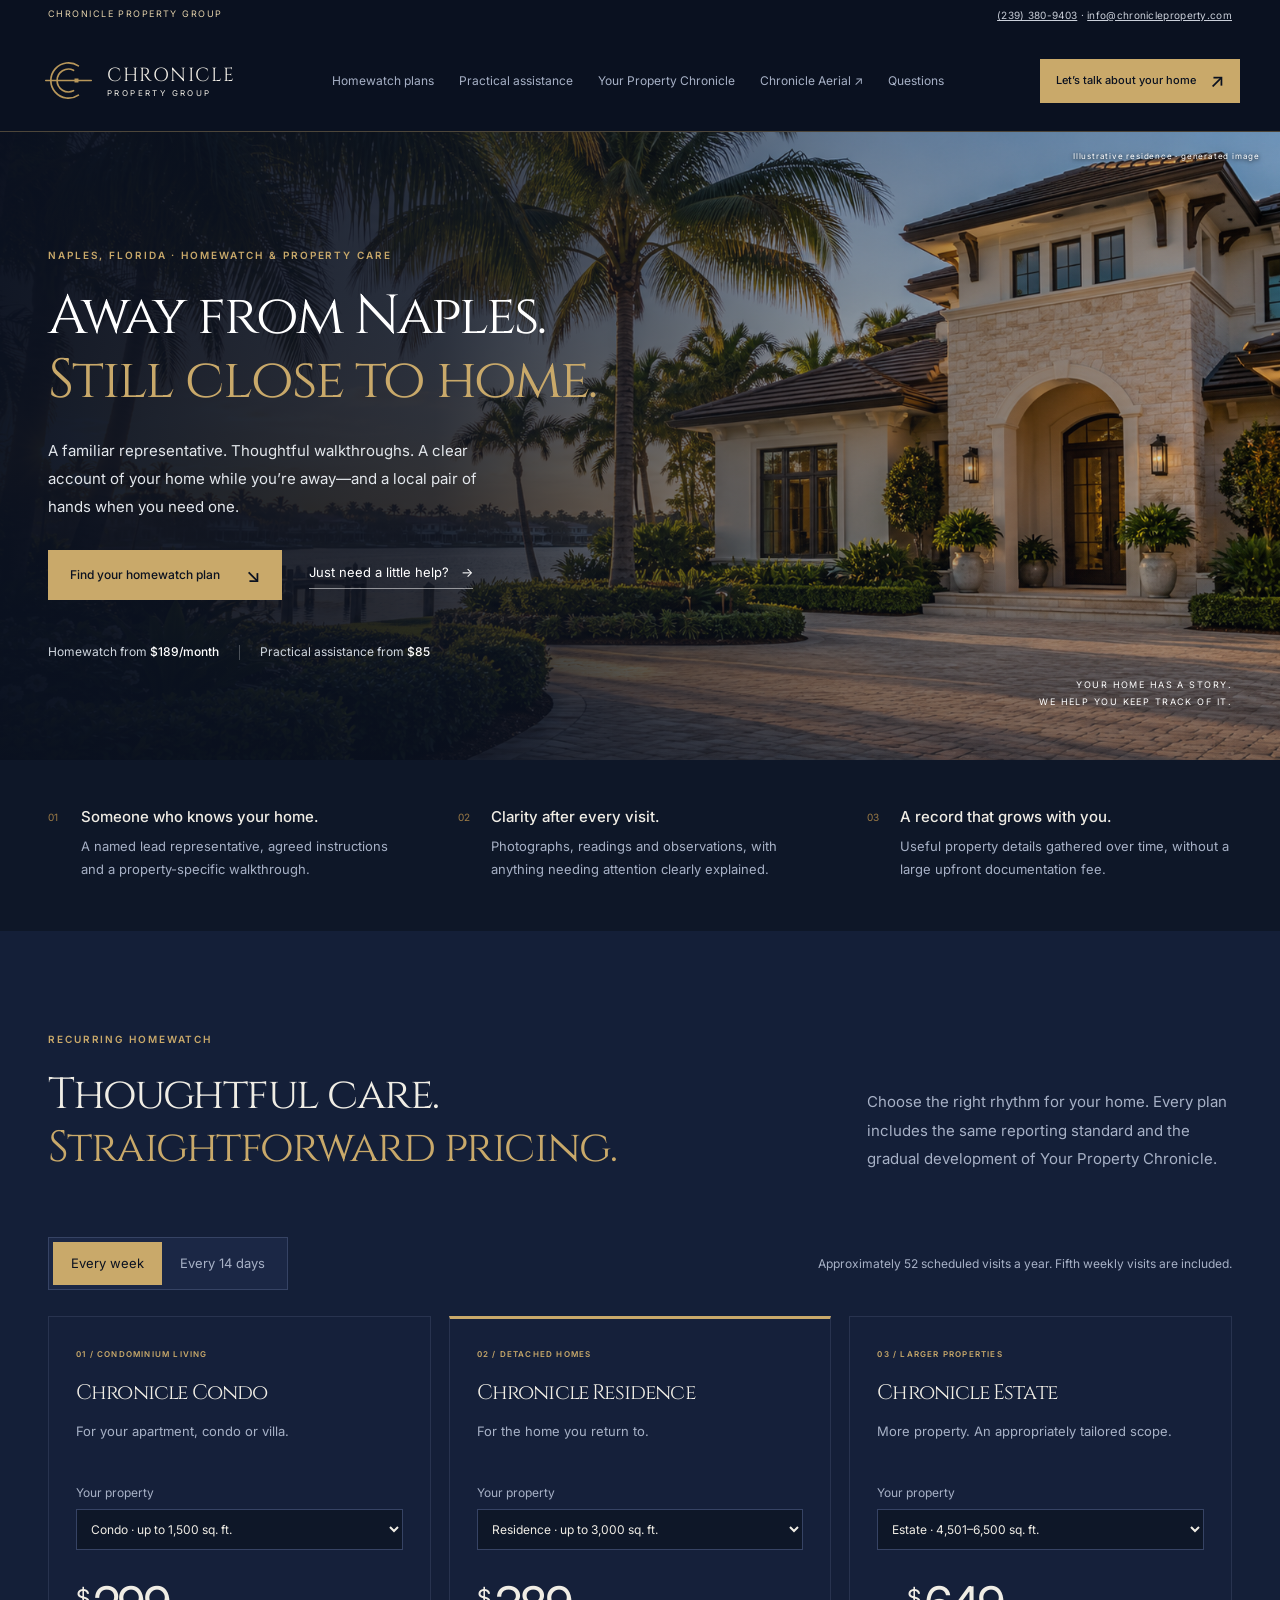
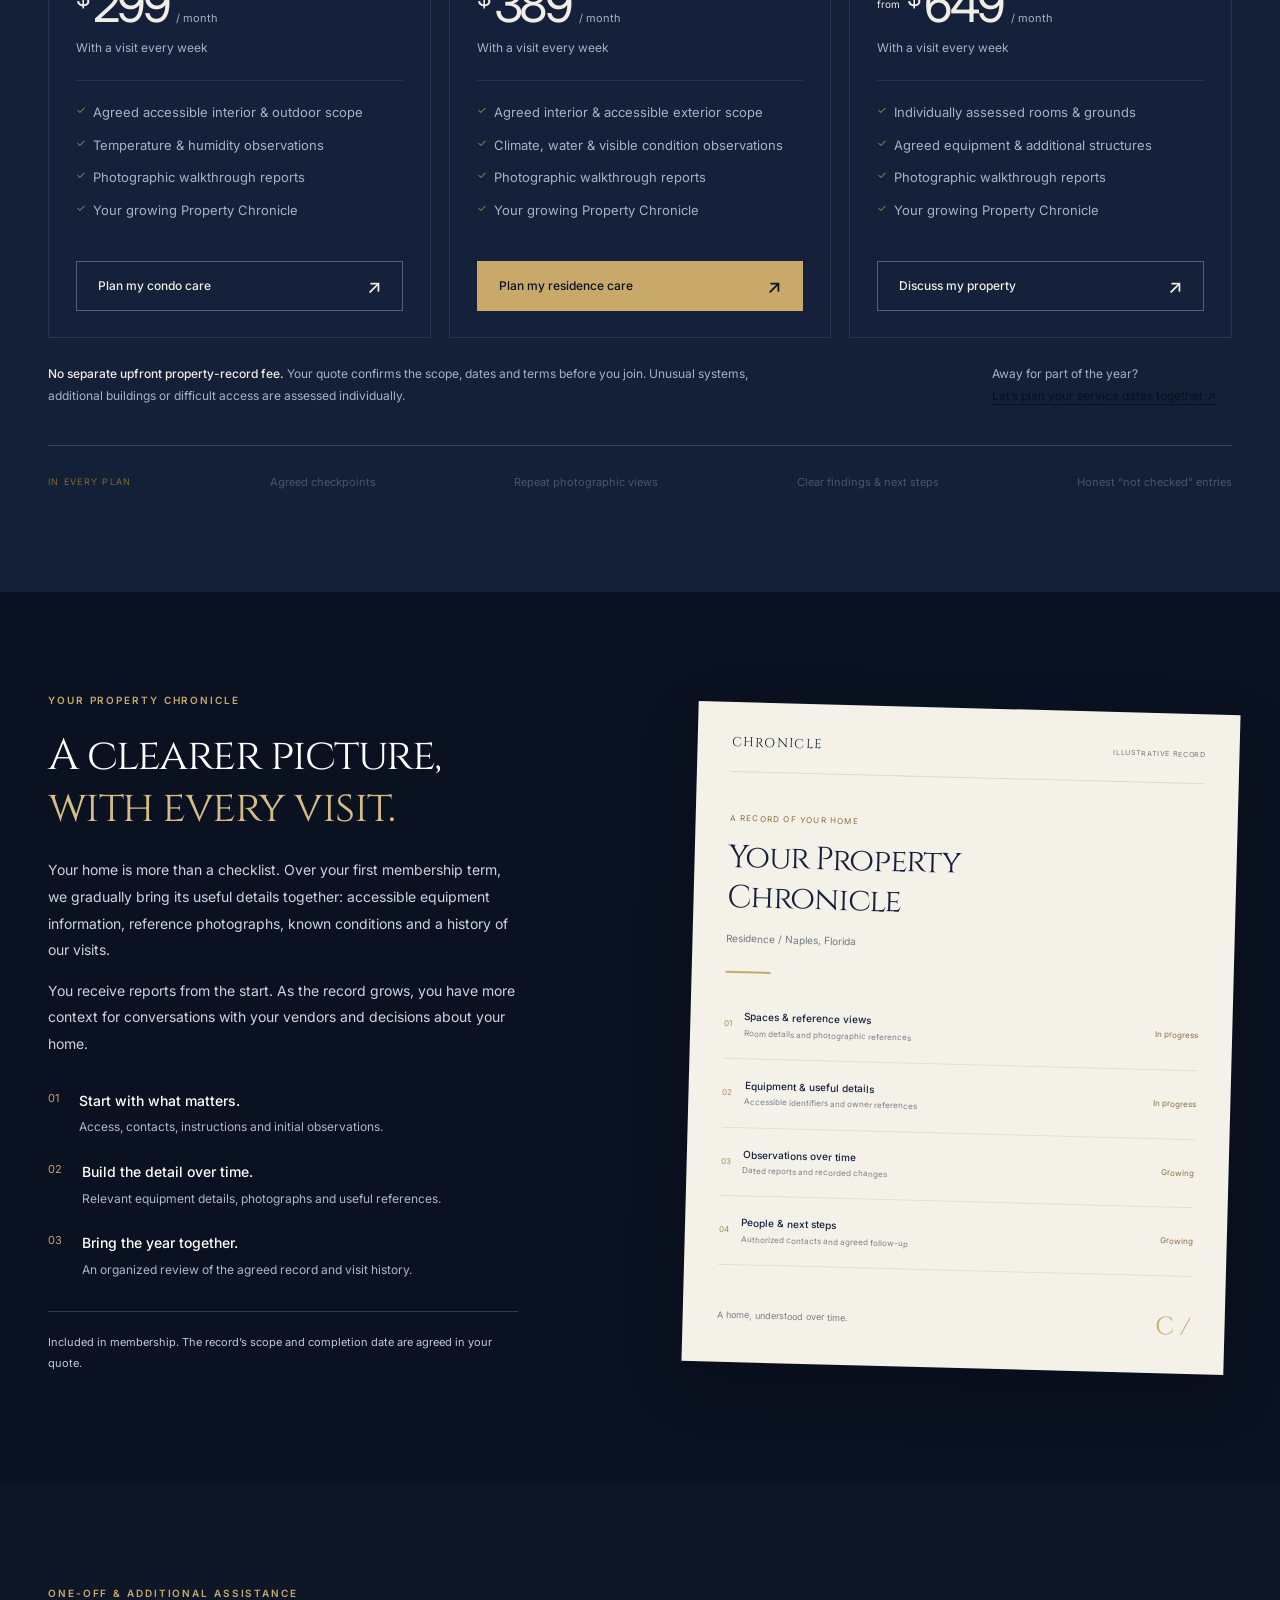
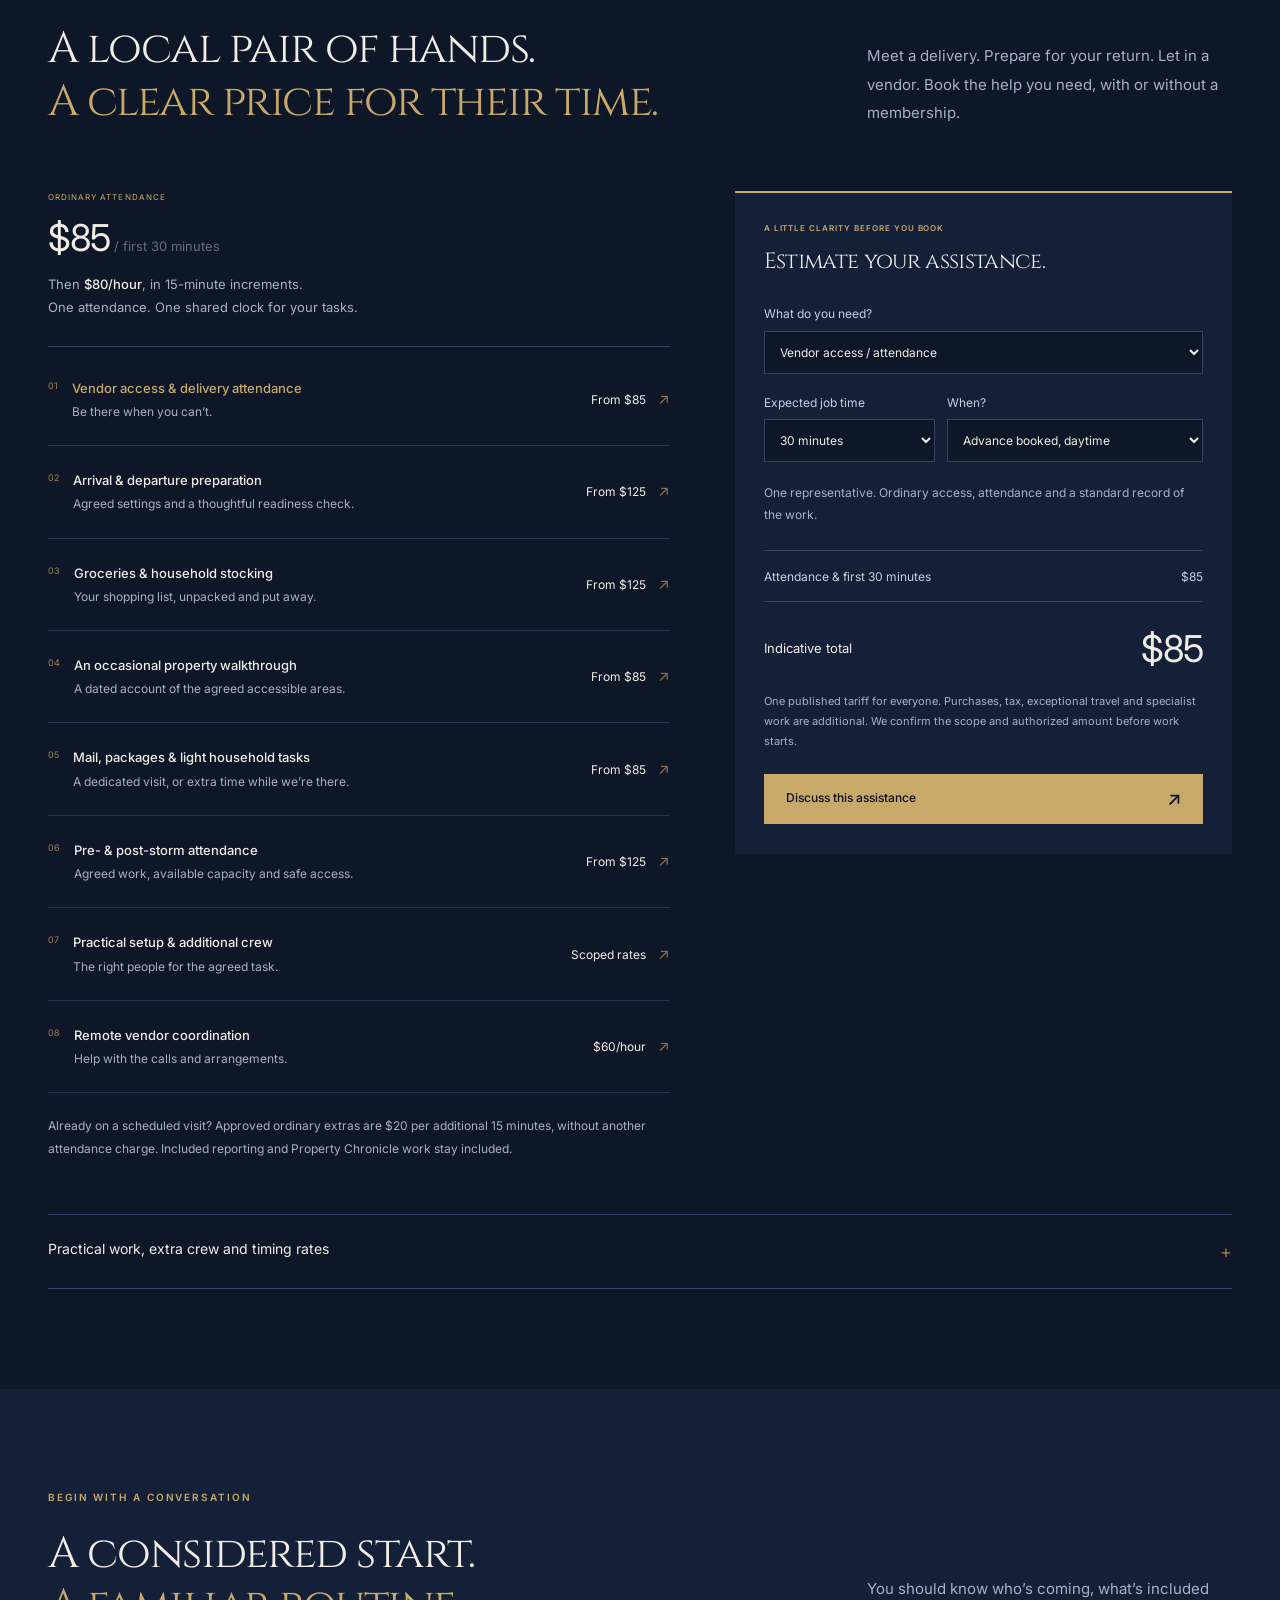
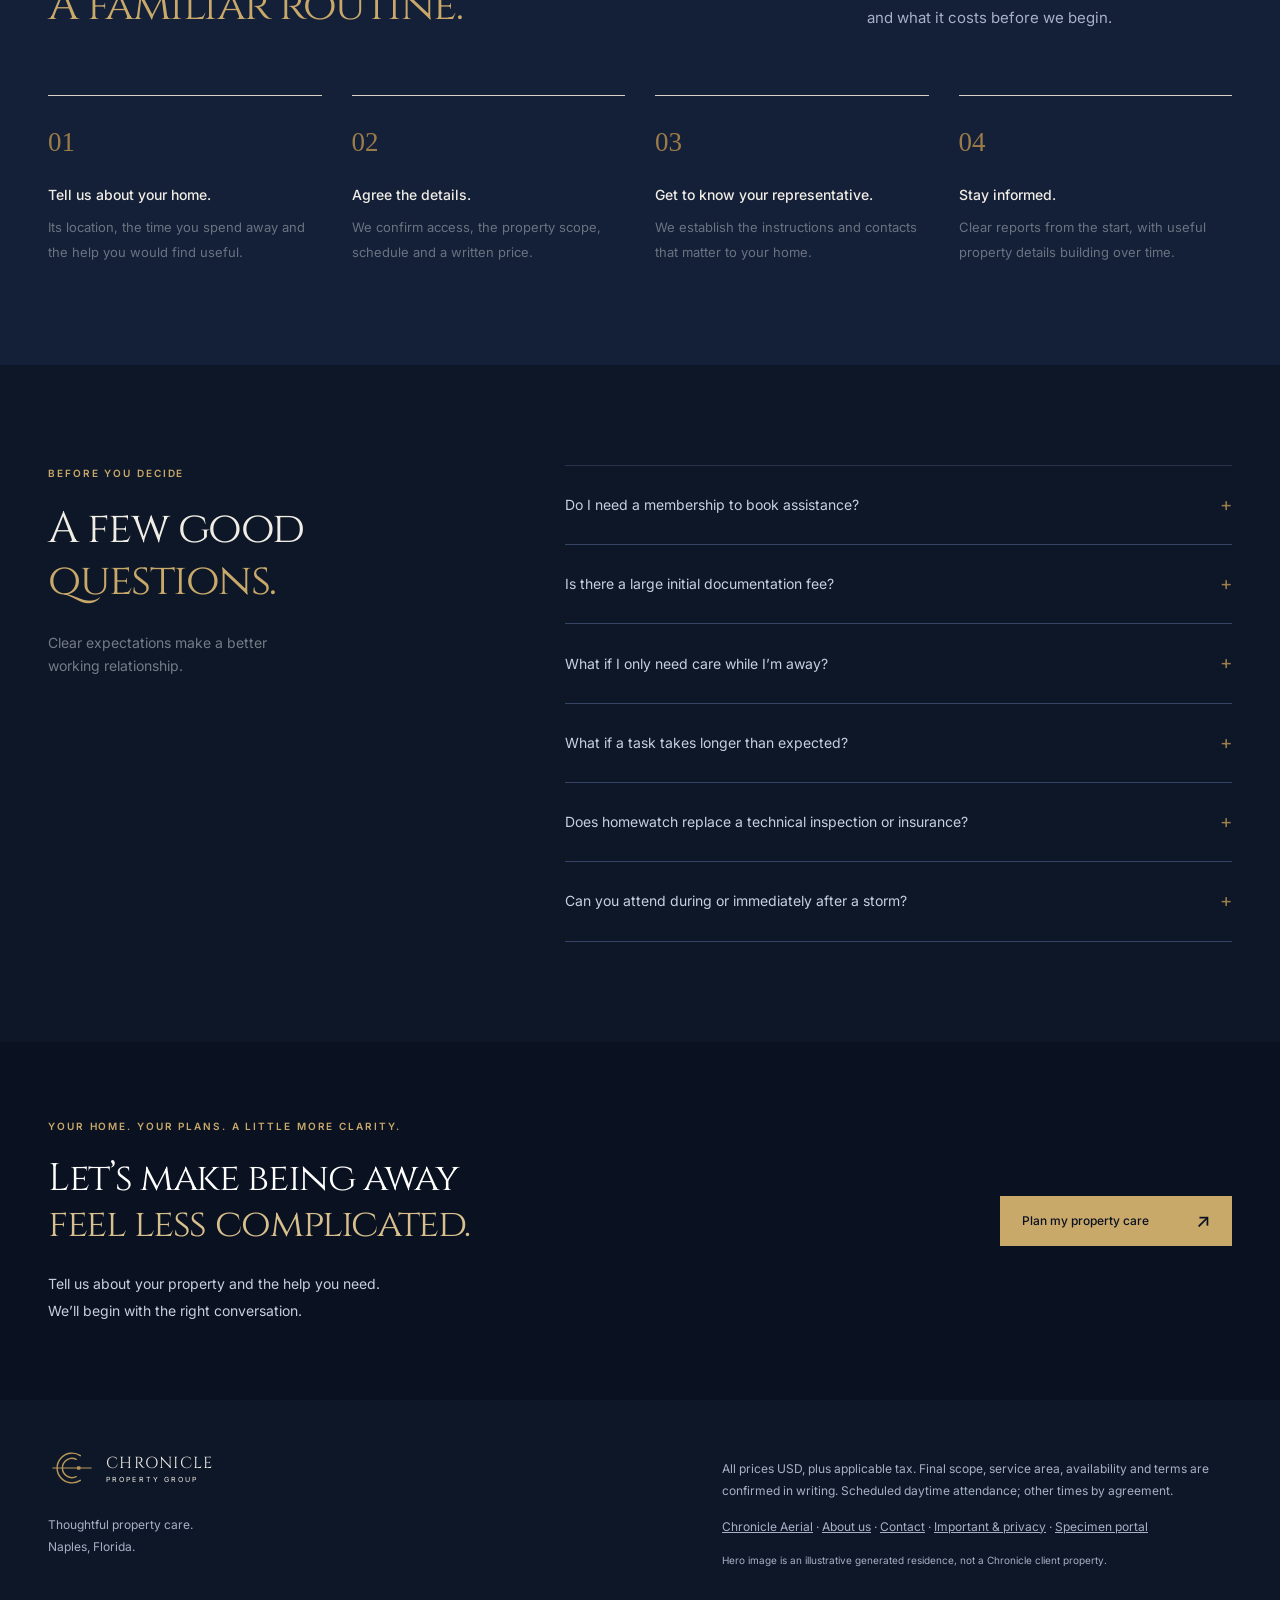
==== commit 850a5158: "Load Chronicle brand fonts Load the same Cinzel and Inter Google Fonts used by the existing site." ====
--- a/index.html
+++ b/index.html
@@ -4,6 +4,8 @@
   <meta charset="utf-8"><meta name="viewport" content="width=device-width,initial-scale=1">
   <title>Homewatch & Property Care in Naples | Chronicle</title>
   <meta name="description" content="Thoughtful homewatch and practical property assistance in Naples. Explore clear membership prices, a growing property record and one straightforward assistance tariff.">
+    <link rel="preconnect" href="https://fonts.googleapis.com"><link rel="preconnect" href="https://fonts.gstatic.com" crossorigin>
+  <link rel="stylesheet" href="https://fonts.googleapis.com/css2?family=Cinzel:wght@400;600&family=Inter:wght@400;500;600;700&display=swap">
   <link rel="canonical" href="https://chronicleproperty.com/">
   <link rel="stylesheet" href="assets/chronicle-services.css"><script src="assets/chronicle-care-catalogue.js" defer></script><script src="assets/chronicle-services.js" defer></script>
 </head>
--- a/assets/chronicle-services.css
+++ b/assets/chronicle-services.css
@@ -17,3 +17,14 @@
 @media(max-width:580px){.hero-description{font-size:14px}.hero-price{font-size:11px}.section-heading>p{font-size:14px}.service-list strong{font-size:12px}.service-list small{font-size:11px}.service-list b{font-size:10px}.service-list button{gap:9px}.plan-top>p:last-child{font-size:13px}.plan-scope li{font-size:13px}.plan-card select{font-size:13px}.estimate-panel select{font-size:14px}.faq-list summary{font-size:13px}.faq-list details p{font-size:12px}.pricing-foot p{font-size:12px}}
 
 @media print{.preview-banner,.site-header nav,.header-cta,.menu-toggle,.hero-actions,.button,.estimate-panel,.rates-disclosure,dialog{display:none!important}.section-pad{padding:30px 0}.hero{min-height:340px;print-color-adjust:exact}.section-wrap,.hero-copy{width:calc(100% - 40px)}.plan-grid{grid-template-columns:repeat(3,1fr)}.plan-card{break-inside:avoid}.hero h1{font-size:40px}.record-section,.closing-section{print-color-adjust:exact}.record-layout{gap:30px}.record-paper{transform:none}.assistance-layout{grid-template-columns:1fr}.service-list button{break-inside:avoid}.section-heading{margin-bottom:20px}.site-footer{padding:20px 0}.faq-list details{break-inside:avoid}}
+
+/* Chronicle brand alignment: match the established palette and type system. */
+:root{--navy:#0A1120;--deep:#0E1728;--gold:#C9A96A;--cream:#141F38;--ink:#F0EDE5;--muted:#A7B1C6;--line:#28334F;--white:#15203A;--serif:"Cinzel",Georgia,"Times New Roman",serif;--sans:"Inter",system-ui,-apple-system,"Segoe UI",sans-serif;color-scheme:dark}
+body{background:#0E1728;color:#F0EDE5;font-family:var(--sans)}.site-header{background:#0A1120;color:#F0EDE5;border-bottom:1px solid rgba(201,169,106,.35)}.brand>span{color:#F0EDE5}.site-header nav a{color:#A7B1C6}.site-header nav a:hover{color:#C9A96A}
+.button-dark,.button-gold{background:#C9A96A;color:#0A1120}.button-dark:hover,.button-gold:hover{background:#D8BD82}.button-outline{color:#F0EDE5;border-color:#526080}.button-outline:hover{background:#1B2745;color:#F0EDE5}.eyebrow,.eyebrow.light{color:#C9A96A}
+.hero{background:#0A1120}.hero-shade{background:linear-gradient(90deg,rgba(10,17,32,.97),rgba(10,17,32,.84) 34%,rgba(10,17,32,.35) 67%,rgba(10,17,32,.12)),linear-gradient(0deg,rgba(10,17,32,.35),transparent 34%)}.hero h1 em,h2 em,h1 em{color:#C9A96A;font-family:var(--serif);font-style:normal}
+.pricing-section,.process-section{background:#141F38}.plan-card{background:#15203A;border-color:#28334F}.plan-top>p:last-child,.plan-scope li,.service-list small,.service-note,.rates-grid p,.small-copy,.section-heading>p,.pricing-toolbar>p,.pricing-foot p{color:#A7B1C6}.plan-card select,.estimate-panel select{background:#0E1728;color:#F0EDE5;border-color:#364364}.plan-scope{border-color:#28334F}.segmented{border-color:#364364;background:#1B2745}.segmented button{color:#A7B1C6}.segmented button.active{background:#C9A96A;color:#0A1120}
+.record-section,.closing-section{background:#0A1120}.record-paper{background:#F4F1E9;color:#14213D}.service-list button{color:#F0EDE5;border-color:#28334F}.service-list button:hover strong,.service-list button.selected strong{color:#C9A96A}.assistance-rate{border-color:#364364}.assistance-rate>div>span{color:#C9A96A}.assistance-rate p,.task-note,.estimate-note{color:#A7B1C6}.assistance-rate p strong{color:#F0EDE5}
+.estimate-panel{background:#141F38;border-top-color:#C9A96A}.estimate-panel label,.estimate-breakdown{color:#C7D0DF}.estimate-breakdown,.estimate-total,.rates-disclosure,.faq-list details,.included-strip{border-color:#364364}.faq-list summary,.faq-list details p,.closing-section p:not(.eyebrow){color:#C7D0DF}.site-footer{border-color:#28334F;color:#F0EDE5}.footer-notes p,.site-footer>div>p{color:#A7B1C6}.menu-toggle{color:#F0EDE5;border-color:#526080}
+#mobile-nav{background:#0A1120;border-color:#28334F}#mobile-nav a,#mobile-nav button{color:#C7D0DF}
+dialog{background:#15203A;color:#F0EDE5;border-color:#364364}dialog input,dialog select,dialog textarea{background:#0E1728;color:#F0EDE5;border-color:#364364}
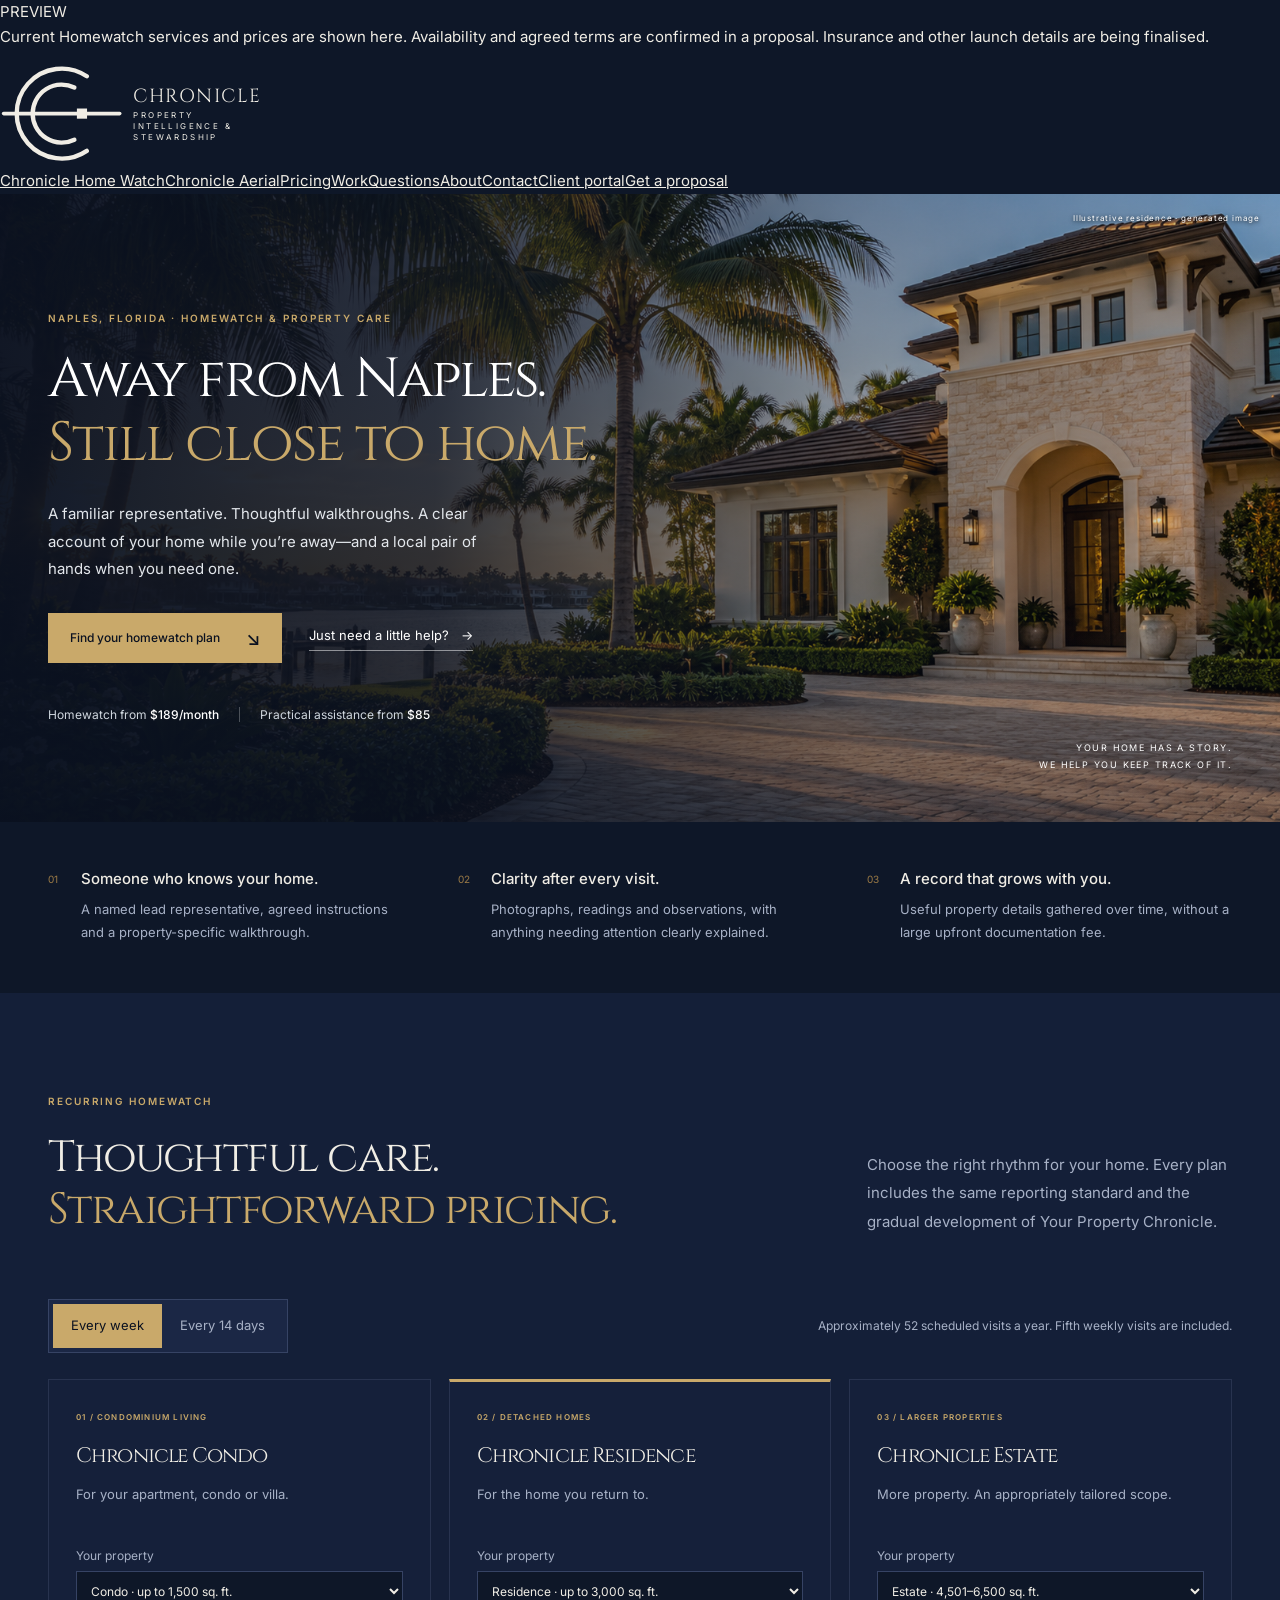
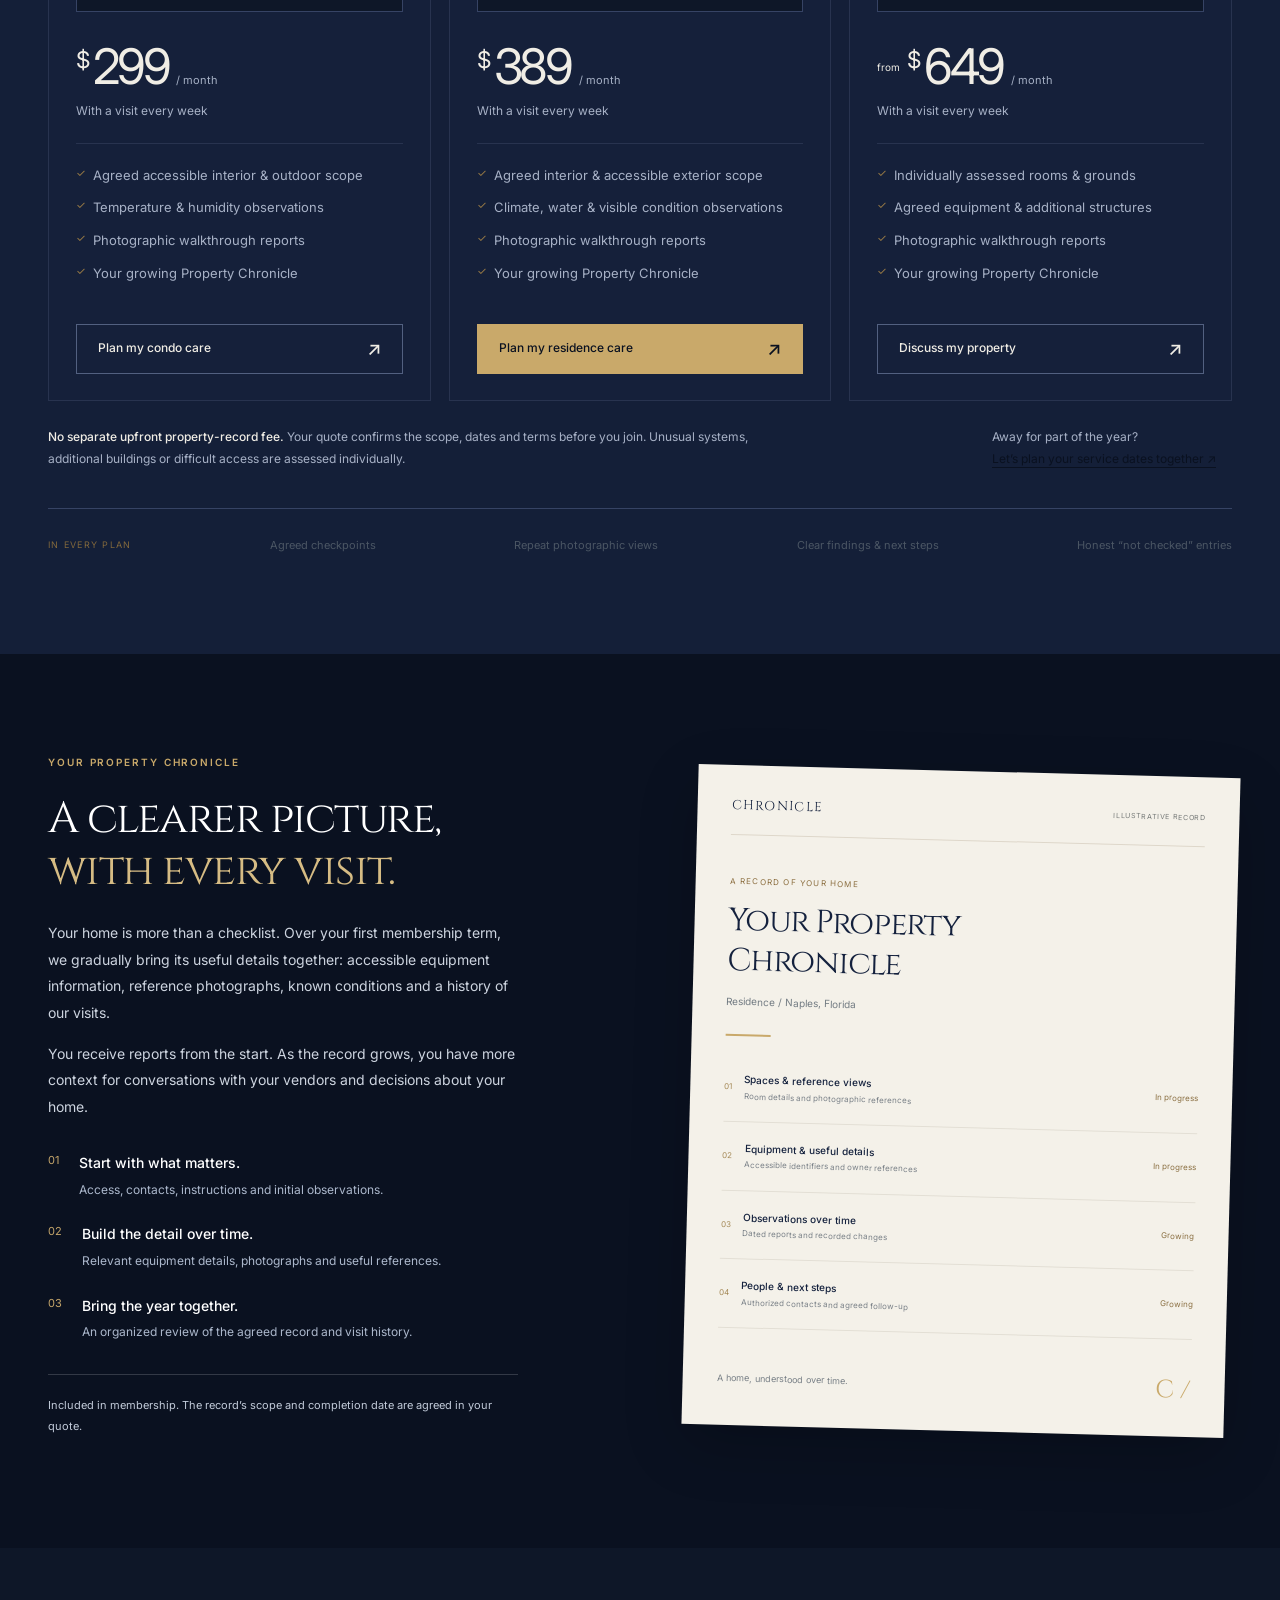
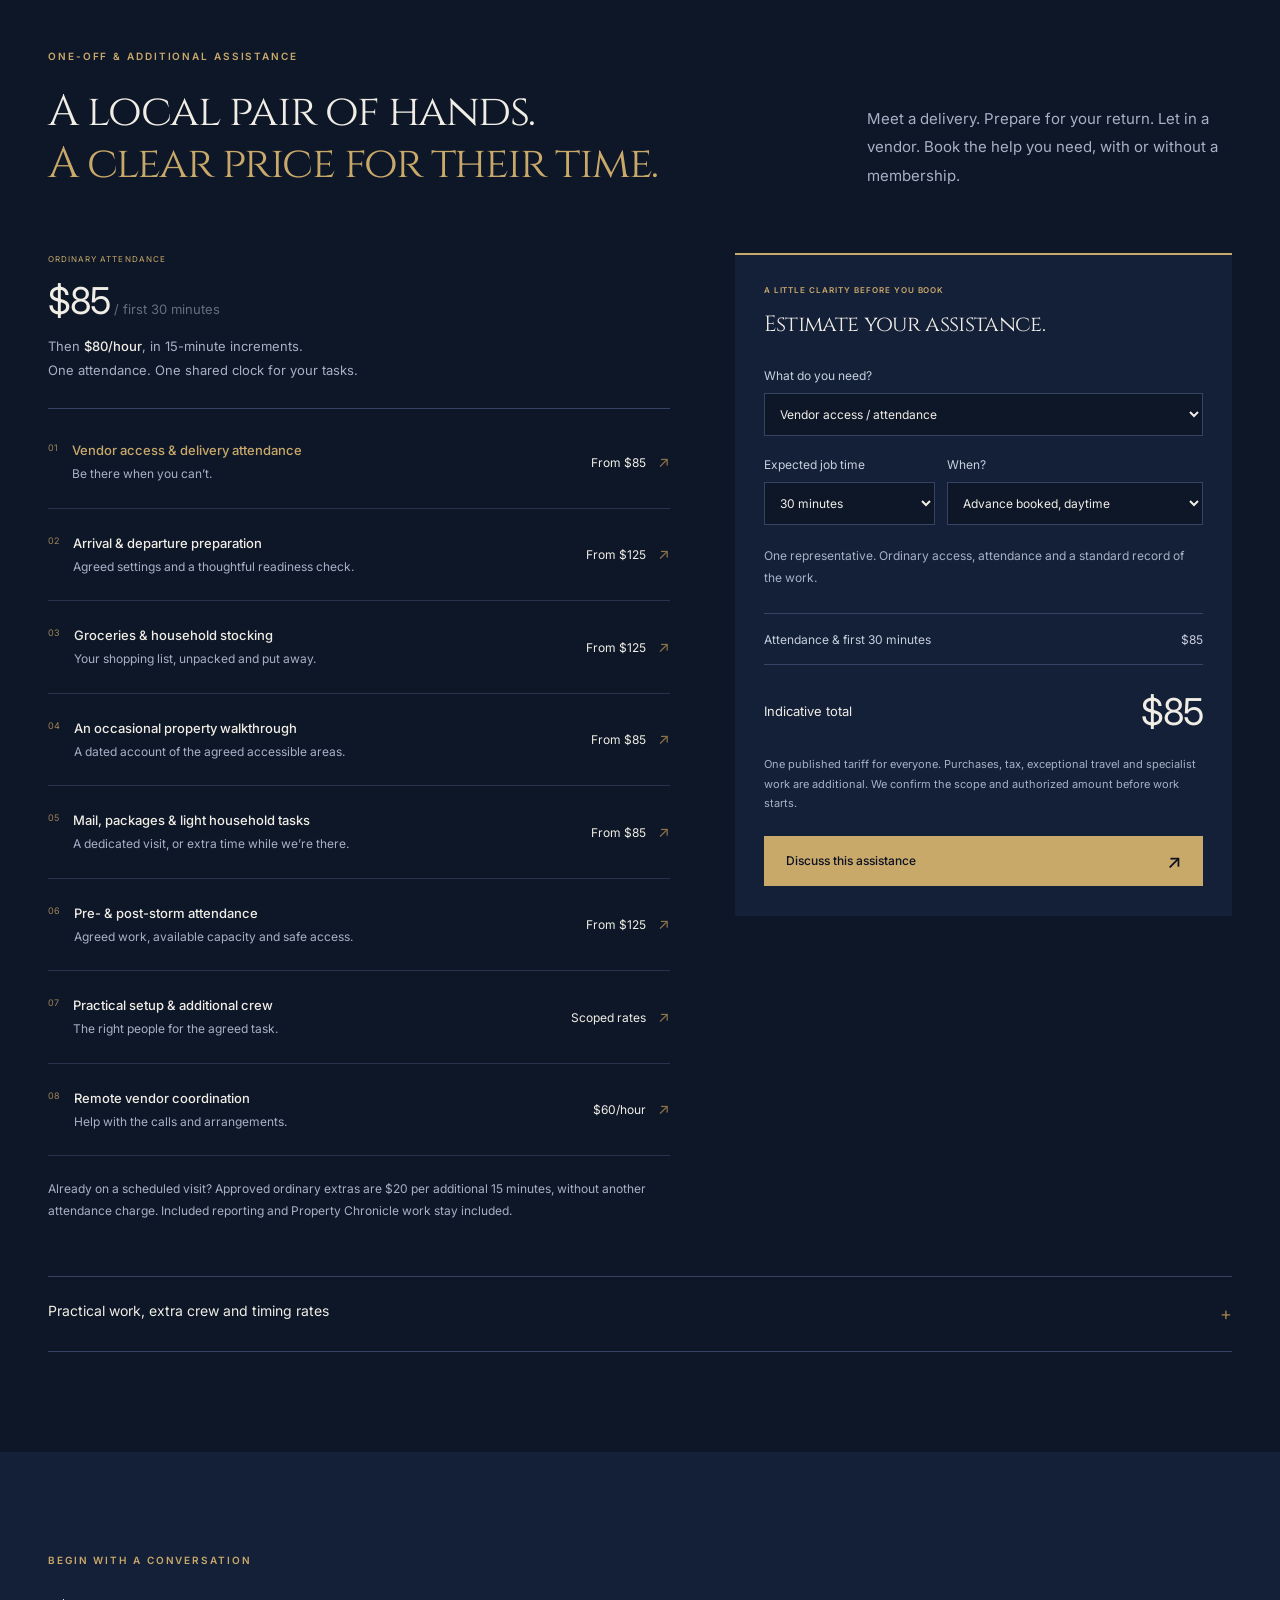
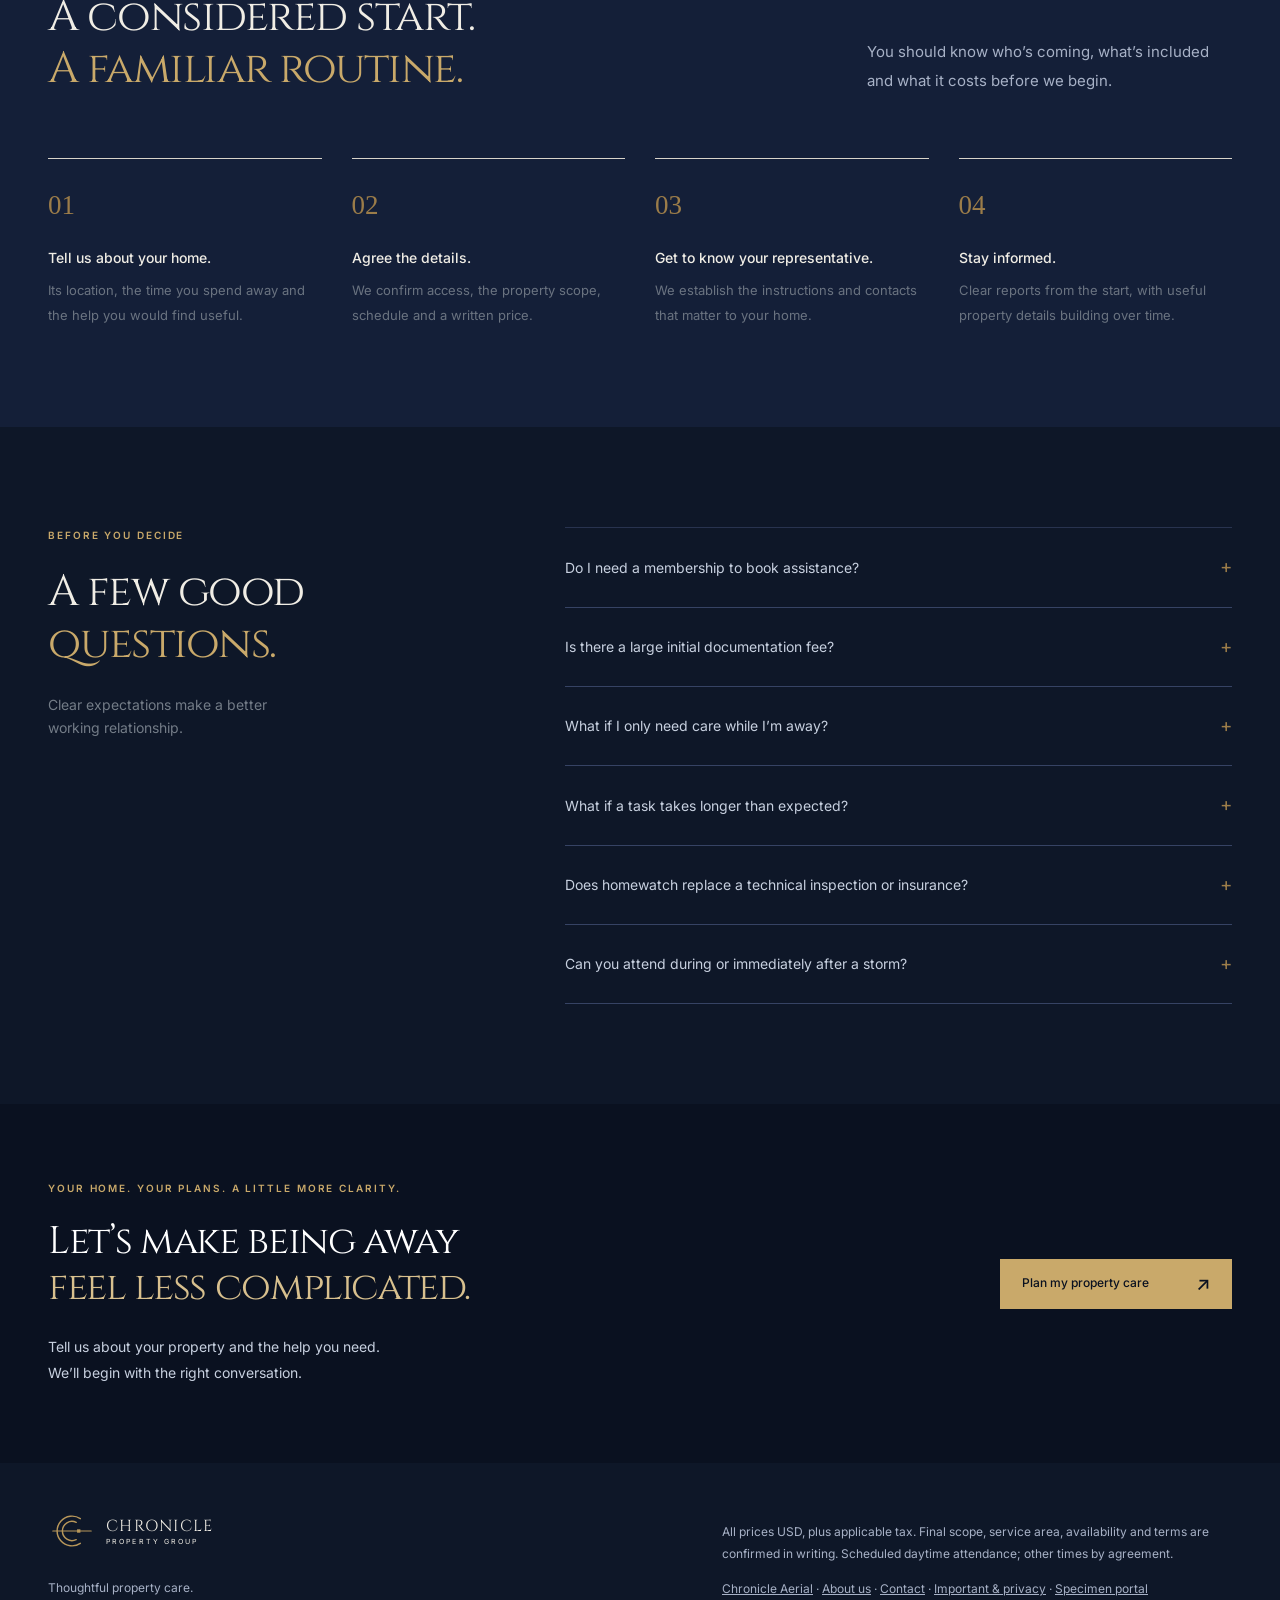
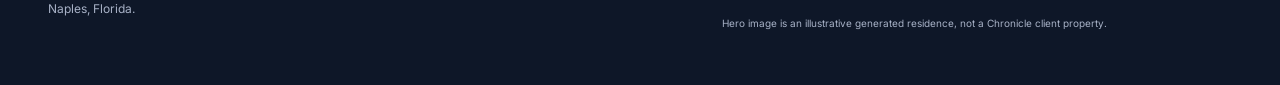
==== commit 88f8ab49: "Use shared Chronicle site header on Home Watch page" ====
--- a/index.html
+++ b/index.html
@@ -10,14 +10,15 @@
   <link rel="stylesheet" href="assets/chronicle-services.css"><script src="assets/chronicle-care-catalogue.js" defer></script><script src="assets/chronicle-services.js" defer></script>
 </head>
 <body>
-<a class="skip-link" href="#main">Skip to services and pricing</a>
-<div class="preview-banner">CHRONICLE PROPERTY GROUP <span><a href="tel:+12393809403">(239) 380-9403</a> · <a href="mailto:info@chronicleproperty.com">info@chronicleproperty.com</a></span></div>
-<header class="site-header">
-  <a href="#" class="brand" aria-label="Chronicle Property Group home"><img src="assets/chronicle-services-mark.svg" alt="" width="57" height="57"><span>CHRONICLE<small>PROPERTY GROUP</small></span></a>
-  <nav aria-label="Main navigation"><a href="#membership">Homewatch plans</a><a href="#assistance">Practical assistance</a><a href="#property-record">Your Property Chronicle</a><a href="overview.html#aerial">Chronicle Aerial ↗</a><a href="#questions">Questions</a></nav>
-  <button class="button button-dark header-cta" data-enquire>Let’s talk about your home <span aria-hidden="true">↗</span></button>
-  <button class="menu-toggle" aria-expanded="false" aria-controls="mobile-nav" aria-label="Open navigation">☰</button>
-</header>
+<a class="skip-link" href="#main">Skip to services and pricing</a><div class="draft"><div class="wrap"><span class="tag">PREVIEW</span><p>Current Homewatch services and prices are shown here. Availability and agreed terms are confirmed in a proposal. Insurance and other launch details are being finalised.</p></div></div>
+<header class="mast"><div class="wrap">
+    <a class="brand" href="overview.html#home" aria-label="Chronicle Property Group — home">
+      <svg class="mark" viewBox="15 33 170 134" fill="none" aria-hidden="true"><g stroke="currentColor" stroke-linecap="round"><path d="M 134.67 48.60 A 62 62 0 1 0 134.67 151.40" stroke-width="6"/><path d="M 117.53 64.05 A 40 40 0 1 0 117.53 135.95" stroke-width="6"/><path d="M 20 100 L 180 100" stroke-width="5"/></g><rect x="121" y="93" width="14" height="14" fill="currentColor" stroke="none"/></svg>
+      <span class="bt">CHRONICLE<small>PROPERTY INTELLIGENCE &amp; STEWARDSHIP</small></span>
+    </a>
+    <nav aria-label="Main navigation"><a href="index.html#membership" class="on">Chronicle Home Watch</a><a href="overview.html#aerial">Chronicle Aerial</a><a href="overview.html#pricing">Pricing</a><a href="overview.html#work">Work</a><a href="overview.html#faq">Questions</a><a href="overview.html#about">About</a><a href="overview.html#contact">Contact</a><a href="client-portal.html#dashboard" target="_blank" rel="noopener">Client portal</a><a href="overview.html#quote" class="cta">Get a proposal</a></nav>
+    <button class="menu-toggle" aria-expanded="false" aria-controls="mobile-nav" aria-label="Open navigation">☰</button>
+  </div></header>
 <nav id="mobile-nav" aria-label="Mobile navigation" hidden><a href="#membership">Homewatch plans</a><a href="#assistance">Practical assistance</a><a href="#property-record">Your Property Chronicle</a><a href="#questions">Questions</a><a href="overview.html#aerial">Chronicle Aerial ↗</a><a href="overview.html#about">About Chronicle</a><button data-enquire>Let’s talk about your home ↗</button></nav>
 <main id="main">
   <section class="hero" aria-labelledby="hero-title">
@@ -28,7 +29,9 @@
     <span class="photo-label">Illustrative residence · generated image</span>
   </section>
 
+
   <section class="intro-band section-wrap" aria-label="The Chronicle approach"><div><span class="index">01</span><h2>Someone who knows your home.</h2><p>A named lead representative, agreed instructions and a property-specific walkthrough.</p></div><div><span class="index">02</span><h2>Clarity after every visit.</h2><p>Photographs, readings and observations, with anything needing attention clearly explained.</p></div><div><span class="index">03</span><h2>A record that grows with you.</h2><p>Useful property details gathered over time, without a large upfront documentation fee.</p></div></section>
+
 
   <section id="membership" class="pricing-section section-pad" aria-labelledby="pricing-title">
     <div class="section-wrap"><div class="section-heading pricing-heading"><div><p class="eyebrow">RECURRING HOMEWATCH</p><h2 id="pricing-title">Thoughtful care.<br><em>Straightforward pricing.</em></h2></div><p>Choose the right rhythm for your home. Every plan includes the same reporting standard and the gradual development of Your Property Chronicle.</p></div>
@@ -43,9 +46,11 @@
     </div>
   </section>
 
+
   <section id="property-record" class="record-section section-pad" aria-labelledby="record-title"><div class="section-wrap record-layout"><div class="record-copy"><p class="eyebrow light">YOUR PROPERTY CHRONICLE</p><h2 id="record-title">A clearer picture,<br><em>with every visit.</em></h2><p>Your home is more than a checklist. Over your first membership term, we gradually bring its useful details together: accessible equipment information, reference photographs, known conditions and a history of our visits.</p><p>You receive reports from the start. As the record grows, you have more context for conversations with your vendors and decisions about your home.</p><ol class="record-steps"><li><span>01</span><div><strong>Start with what matters.</strong><p>Access, contacts, instructions and initial observations.</p></div></li><li><span>02</span><div><strong>Build the detail over time.</strong><p>Relevant equipment details, photographs and useful references.</p></div></li><li><span>03</span><div><strong>Bring the year together.</strong><p>An organized review of the agreed record and visit history.</p></div></li></ol><p class="record-note">Included in membership. The record’s scope and completion date are agreed in your quote.</p></div>
     <div class="record-paper"><div class="paper-top"><span>CHRONICLE</span><span class="paper-tag">ILLUSTRATIVE RECORD</span></div><p class="paper-eyebrow">A RECORD OF YOUR HOME</p><h3>Your Property<br>Chronicle</h3><p class="paper-sub">Residence / Naples, Florida</p><div class="paper-rule"></div><div class="record-row"><span class="record-number">01</span><div><strong>Spaces & reference views</strong><small>Room details and photographic references</small></div><span class="record-status">In progress</span></div><div class="record-row"><span class="record-number">02</span><div><strong>Equipment & useful details</strong><small>Accessible identifiers and owner references</small></div><span class="record-status">In progress</span></div><div class="record-row"><span class="record-number">03</span><div><strong>Observations over time</strong><small>Dated reports and recorded changes</small></div><span class="record-status">Growing</span></div><div class="record-row"><span class="record-number">04</span><div><strong>People & next steps</strong><small>Authorized contacts and agreed follow-up</small></div><span class="record-status">Growing</span></div><div class="paper-bottom"><span>A home, understood over time.</span><span aria-hidden="true">C /</span></div></div>
   </div></section>
+
 
   <section id="assistance" class="assistance-section section-pad" aria-labelledby="assistance-title"><div class="section-wrap"><div class="section-heading"><div><p class="eyebrow">ONE-OFF & ADDITIONAL ASSISTANCE</p><h2 id="assistance-title">A local pair of hands.<br><em>A clear price for their time.</em></h2></div><p>Meet a delivery. Prepare for your return. Let in a vendor. Book the help you need, with or without a membership.</p></div><div class="assistance-layout"><div><div class="assistance-rate"><div><span>ORDINARY ATTENDANCE</span><strong>$85<small> / first 30 minutes</small></strong></div><p>Then <strong>$80/hour</strong>, in 15-minute increments.<br>One attendance. One shared clock for your tasks.</p></div>
       <div class="service-list" aria-label="Explore assistance services">
@@ -62,13 +67,18 @@
     <div class="rates-disclosure"><details><summary>Practical work, extra crew and timing rates <span aria-hidden="true">+</span></summary><div class="rates-grid"><div><strong>Defined practical support</strong><p>$105 includes 30 minutes.<br>Then $100/hour, in 15-minute units.</p></div><div><strong>Two-person ordinary crew</strong><p>$225 includes 60 minutes for both people.<br>Then $160/hour for the whole crew.</p></div><div><strong>Timing & scope</strong><p>Accepted unscheduled same-day daytime visits: +$50. Accepted after-hours visits: 1.5× the tariff, without stacking the same-day fee.</p></div></div><p class="small-copy">Local travel to the first work stop and back after the last, plus the standard report, is included. Shopping time includes intermediate travel and stocking. Separate return visits have their own attendance minimum. Repairs, hazardous work and specialist services are separately scoped.</p></details></div>
   </div></section>
 
+
   <section class="process-section section-pad"><div class="section-wrap"><div class="section-heading"><div><p class="eyebrow">BEGIN WITH A CONVERSATION</p><h2>A considered start.<br><em>A familiar routine.</em></h2></div><p>You should know who’s coming, what’s included and what it costs before we begin.</p></div><div class="process-grid"><div><span>01</span><h3>Tell us about your home.</h3><p>Its location, the time you spend away and the help you would find useful.</p></div><div><span>02</span><h3>Agree the details.</h3><p>We confirm access, the property scope, schedule and a written price.</p></div><div><span>03</span><h3>Get to know your representative.</h3><p>We establish the instructions and contacts that matter to your home.</p></div><div><span>04</span><h3>Stay informed.</h3><p>Clear reports from the start, with useful property details building over time.</p></div></div></div></section>
 
+
   <section id="questions" class="faq-section section-pad"><div class="section-wrap faq-layout"><div><p class="eyebrow">BEFORE YOU DECIDE</p><h2>A few good<br><em>questions.</em></h2><p class="faq-intro">Clear expectations make a better working relationship.</p></div><div class="faq-list"><details><summary>Do I need a membership to book assistance?<span>+</span></summary><p>No. The published assistance tariff is the same for everyone. Membership provides the recurring walkthrough schedule, reports and progressive property record; it isn’t a discount club.</p></details><details><summary>Is there a large initial documentation fee?<span>+</span></summary><p>No separate standard property-record fee is charged at the start. Essential access, contacts and instructions are established first. We build the agreed additional record throughout your membership term, with its scope and completion date confirmed in your quote.</p></details><details><summary>What if I only need care while I’m away?<span>+</span></summary><p>Tell us your departure and return dates. We’ll agree a service schedule and price, including how your Property Chronicle milestones fit that term. Pausing service never implies visits continue.</p></details><details><summary>What if a task takes longer than expected?<span>+</span></summary><p>We agree the estimated time and your authorized maximum before starting. Additional ordinary time is $20 per 15 minutes. We seek approval before exceeding the agreed allowance; work is not retrospectively moved to a higher category.</p></details><details><summary>Does homewatch replace a technical inspection or insurance?<span>+</span></summary><p>No. Walkthroughs are visual and non-invasive, within an agreed accessible scope. They don’t certify hidden systems, guarantee against damage or replace your insurer’s requirements. Repairs and technical assessments belong with appropriately qualified providers.</p></details><details><summary>Can you attend during or immediately after a storm?<span>+</span></summary><p>Storm work is separately agreed against available crew capacity. Evacuation orders, unsafe conditions, closed roads and community restrictions take priority. We do not promise attendance during unsafe conditions or a fixed post-storm arrival time.</p></details></div></div></section>
+
 
   <section class="closing-section"><div class="section-wrap closing-layout"><div><p class="eyebrow light">YOUR HOME. YOUR PLANS. A LITTLE MORE CLARITY.</p><h2>Let’s make being away<br><em>feel less complicated.</em></h2><p>Tell us about your property and the help you need.<br>We’ll begin with the right conversation.</p></div><button class="button button-gold" data-enquire>Plan my property care <span aria-hidden="true">↗</span></button></div></section>
 </main>
 <footer class="site-footer section-wrap"><div><a href="#" class="brand"><img src="assets/chronicle-services-mark.svg" alt="" width="48" height="48"><span>CHRONICLE<small>PROPERTY GROUP</small></span></a><p>Thoughtful property care.<br>Naples, Florida.</p></div><div class="footer-notes"><p>All prices USD, plus applicable tax. Final scope, service area, availability and terms are confirmed in writing. Scheduled daytime attendance; other times by agreement.</p><p><a href="overview.html#aerial">Chronicle Aerial</a> · <a href="overview.html#about">About us</a> · <a href="overview.html#contact">Contact</a> · <a href="overview.html#legal">Important & privacy</a> · <a href="client-portal.html#dashboard">Specimen portal</a></p><p class="photo-credit">Hero image is an illustrative generated residence, not a Chronicle client property.</p></div></footer>
 
+
 <dialog id="enquiry-dialog" aria-labelledby="enquiry-title"><button class="dialog-close" aria-label="Close enquiry">×</button><div id="enquiry-form-view"><p class="eyebrow">LET’S BEGIN</p><h2 id="enquiry-title">Tell us about<br><em>your home.</em></h2><p class="dialog-intro">A few details help us suggest the right scope and next step.</p><form id="enquiry-form"><label for="enquiry-name">Your name</label><input id="enquiry-name" name="name" autocomplete="name" required maxlength="120"><label for="enquiry-email">Email</label><input id="enquiry-email" name="email" type="email" autocomplete="email" required maxlength="254"><label for="enquiry-phone">Phone <span>(optional)</span></label><input id="enquiry-phone" name="phone" type="tel" autocomplete="tel" maxlength="40"><label for="enquiry-interest">I’m interested in</label><select id="enquiry-interest" name="interest"><option>Recurring homewatch</option><option>One-off assistance</option><option>Both homewatch and assistance</option></select><label for="enquiry-property">Property type</label><select id="enquiry-property" name="property"><option>Condo / villa</option><option>Detached residence</option><option>Estate / larger property</option></select><label for="enquiry-location">Community or Naples area</label><input id="enquiry-location" name="location" placeholder="For example, North Naples" required maxlength="120"><label for="enquiry-details">What would you like help with?</label><textarea id="enquiry-details" name="details" rows="3" placeholder="Your dates, property size or a particular task…" maxlength="1200"></textarea><input name="website" id="enquiry-honey" tabindex="-1" autocomplete="off" hidden aria-hidden="true"><p id="enquiry-status" role="status" aria-live="polite"></p><button class="button button-dark" type="submit">Request my proposal <span aria-hidden="true">↗</span></button><p class="preview-form-note">Your enquiry is emailed to Chronicle using FormSubmit. Please do not include access codes or sensitive documents. A proposal request does not book a visit or authorize payment.</p></form></div><div id="enquiry-result" hidden><p class="eyebrow">YOUR NEXT CONVERSATION</p><h2>Enquiry<br><em>sent.</em></h2><p>Thank you. Your enquiry has been accepted by our email service. Keep a copy of your summary below; your service and price will be confirmed separately.</p><pre id="enquiry-summary"></pre><button class="button button-dark" id="copy-enquiry">Copy my summary <span aria-hidden="true">↗</span></button><p id="copy-status" aria-live="polite"></p><button class="inline-button" id="edit-enquiry">Back to my details</button></div></dialog>
 </body></html>
+
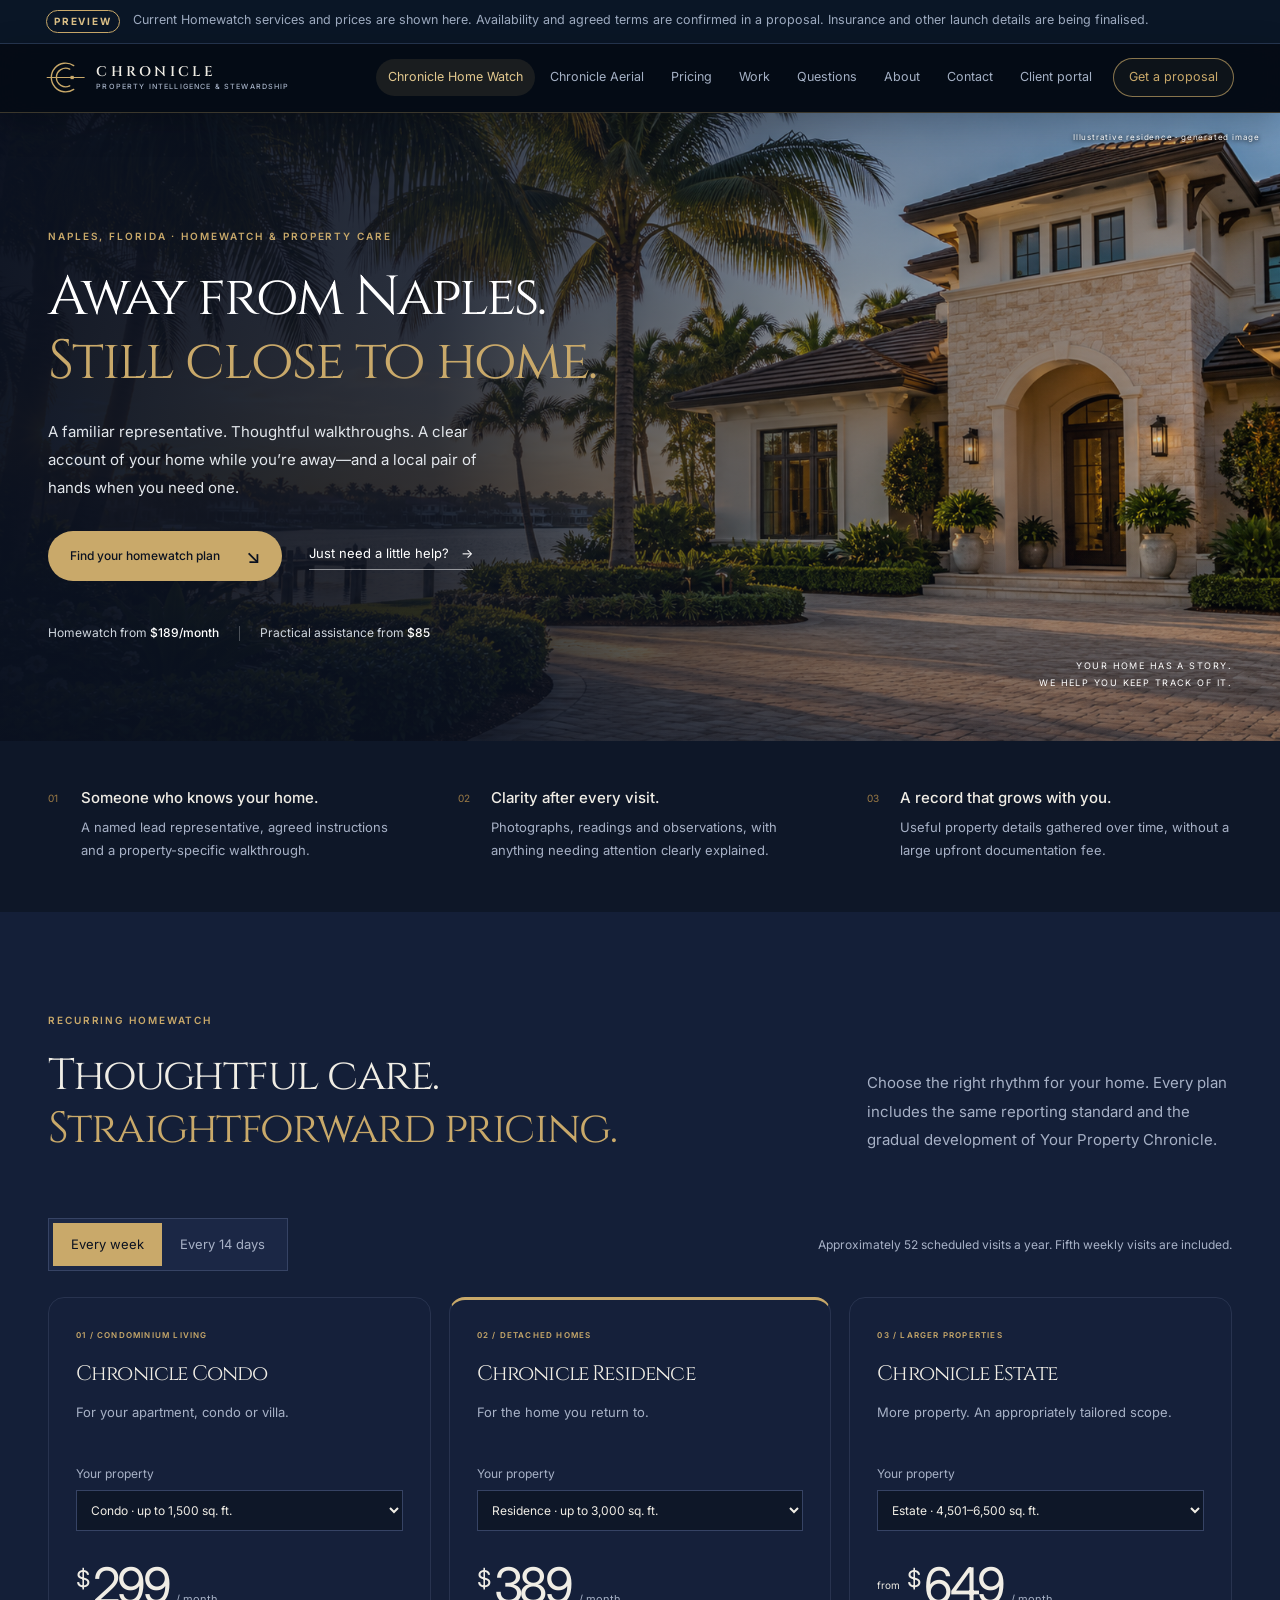
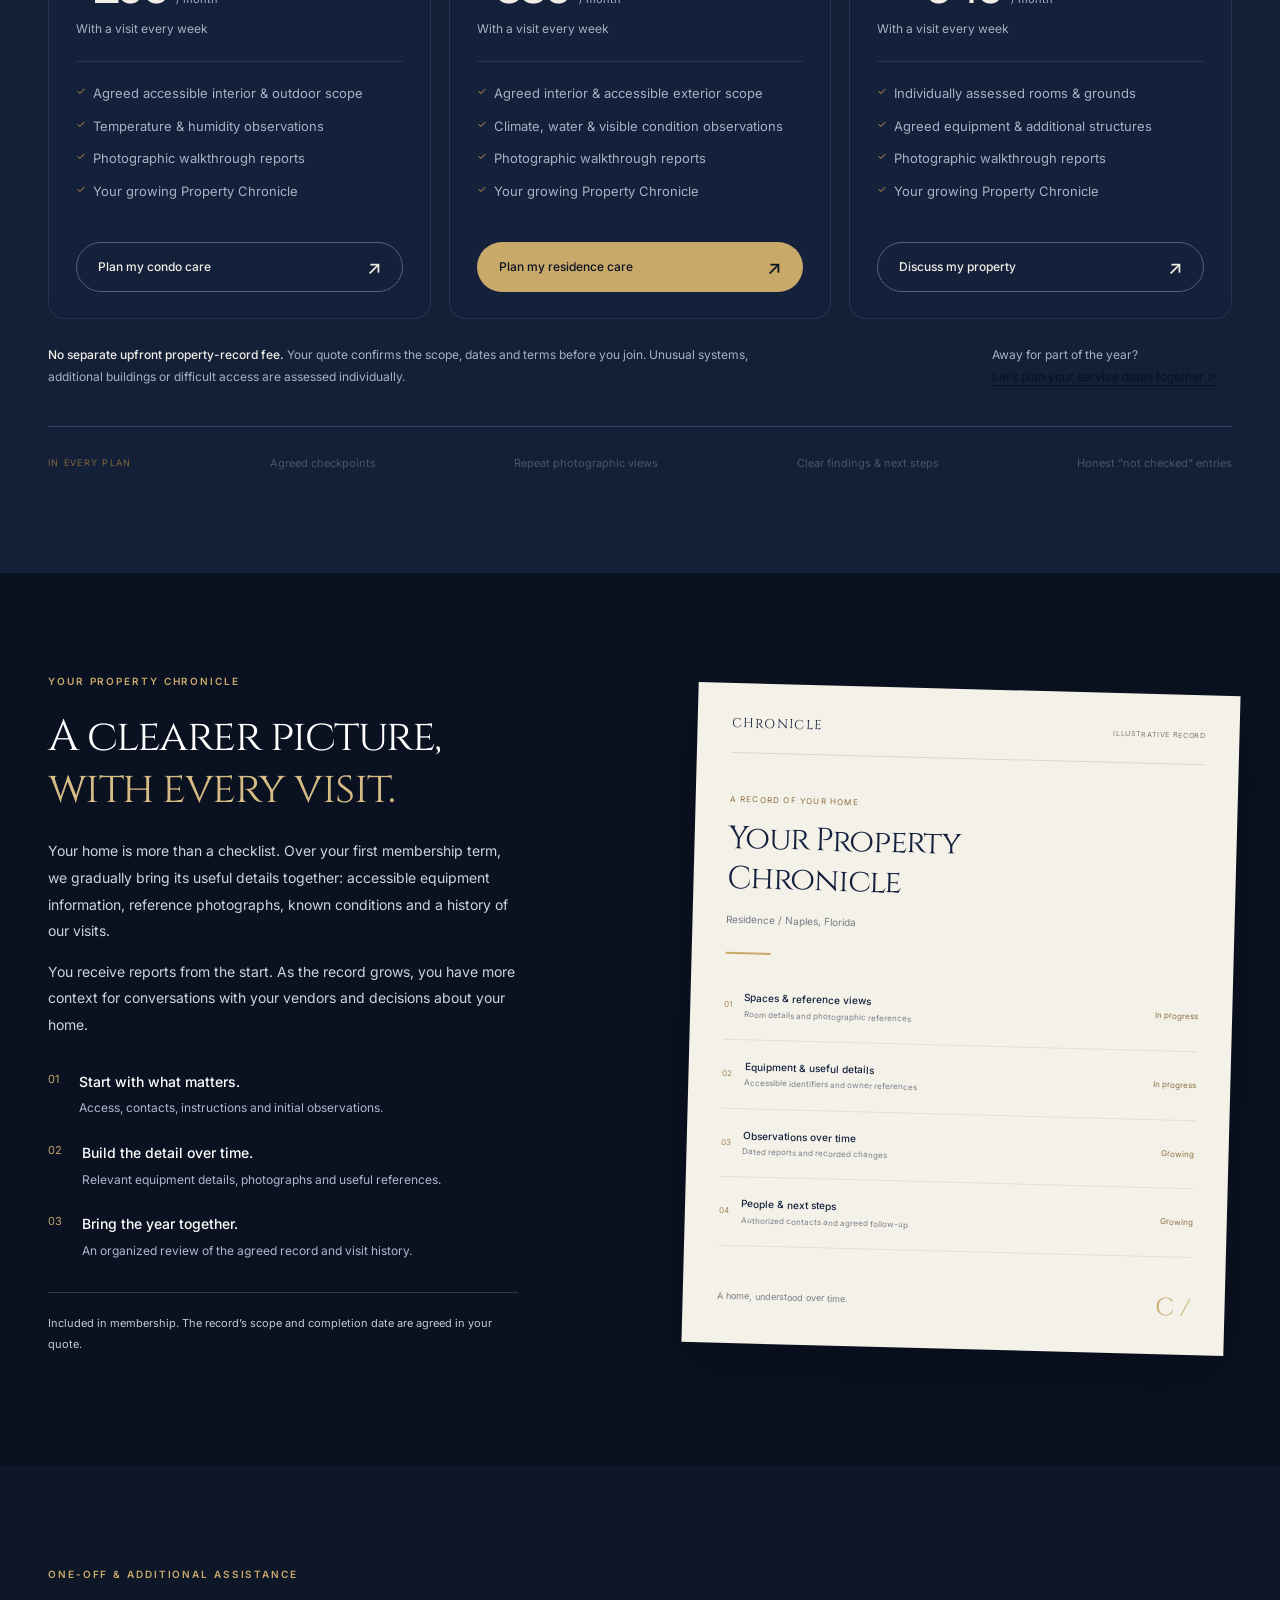
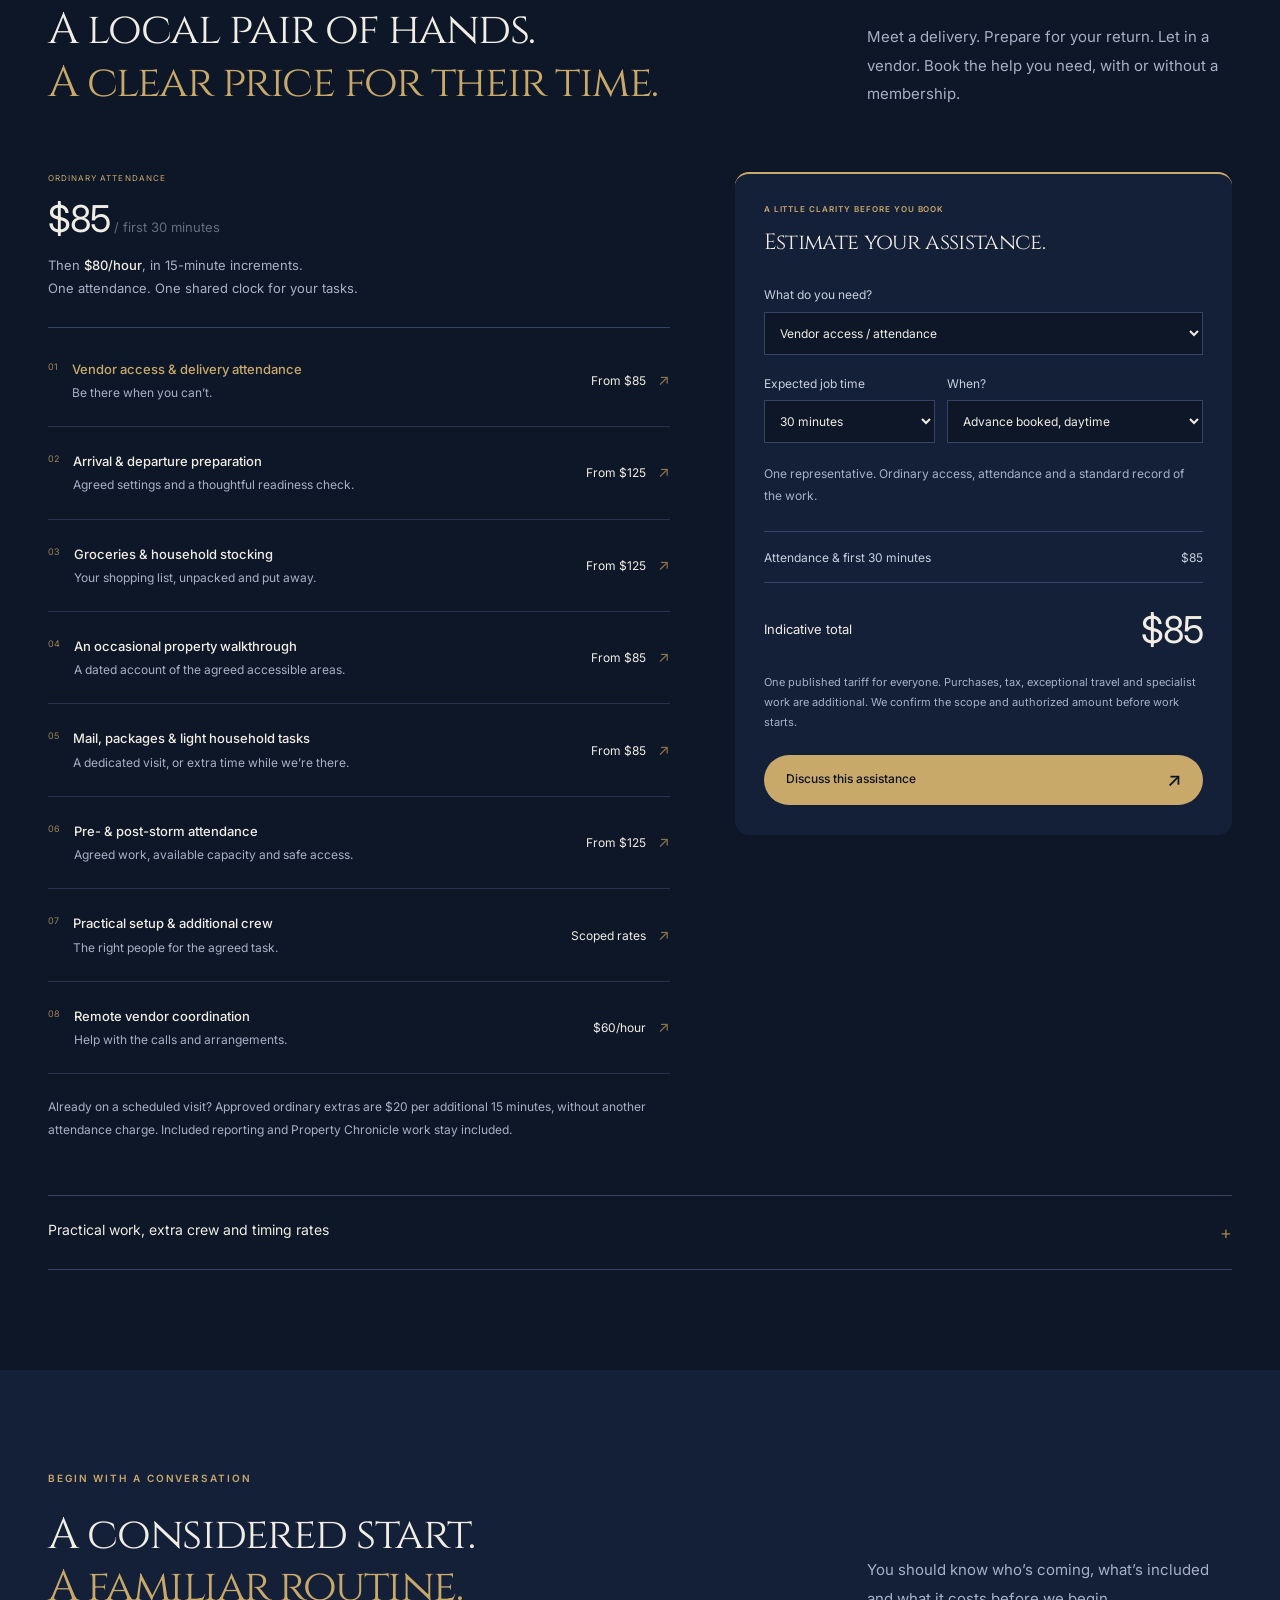
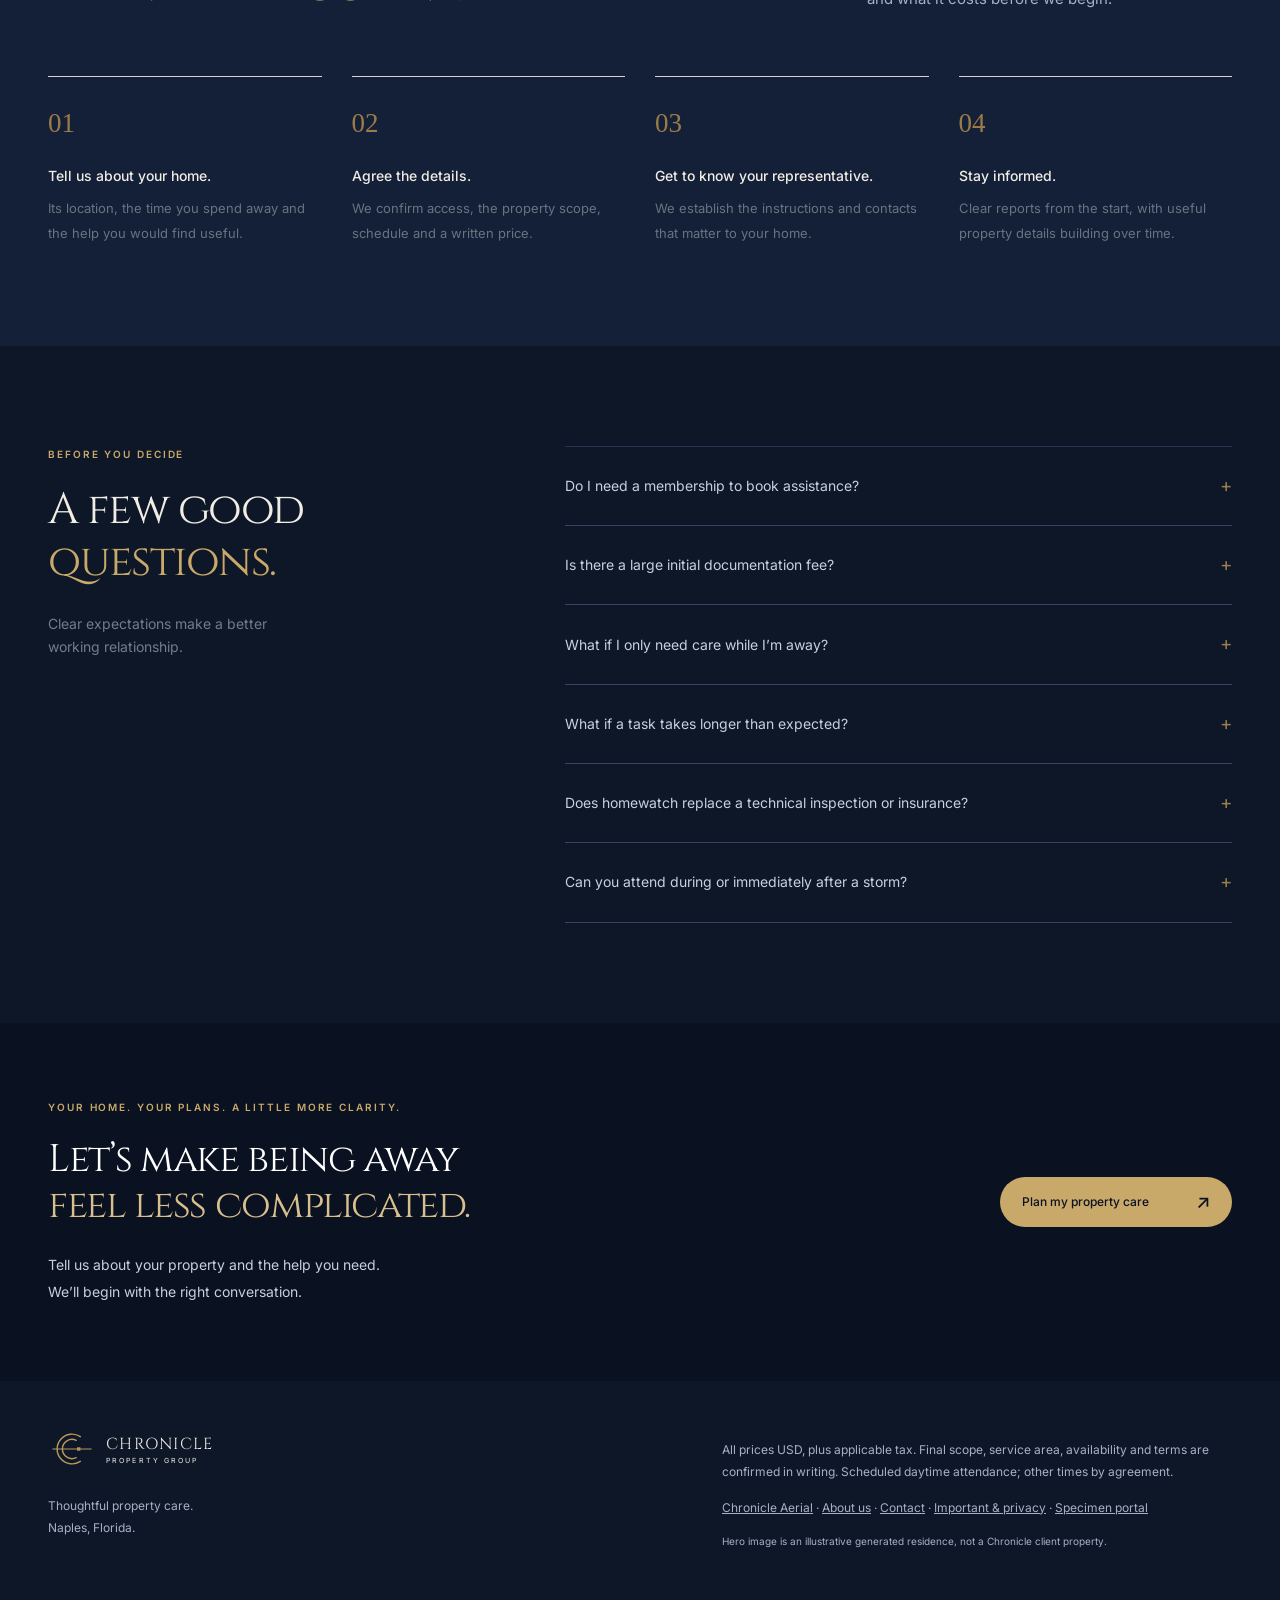
==== commit 76f1f702: "Match Home Watch header to Chronicle site Added CSS styles for draft and mast sections in index.html" ====
--- a/index.html
+++ b/index.html
@@ -7,7 +7,29 @@
     <link rel="preconnect" href="https://fonts.googleapis.com"><link rel="preconnect" href="https://fonts.gstatic.com" crossorigin>
   <link rel="stylesheet" href="https://fonts.googleapis.com/css2?family=Cinzel:wght@400;600&family=Inter:wght@400;500;600;700&display=swap">
   <link rel="canonical" href="https://chronicleproperty.com/">
-  <link rel="stylesheet" href="assets/chronicle-services.css"><script src="assets/chronicle-care-catalogue.js" defer></script><script src="assets/chronicle-services.js" defer></script>
+  <link rel="stylesheet" href="assets/chronicle-services.css"><script src="assets/chronicle-care-catalogue.js" defer></script><script src="assets/chronicle-services.js" defer></script>  <style>
+    .draft{background:#0A1626;border-bottom:1px solid #263650}
+    .draft .wrap{max-width:1240px;margin:0 auto;display:flex;gap:13px;align-items:flex-start;padding:10px 26px}
+    .draft .tag{font-size:10px;letter-spacing:.18em;font-weight:700;color:#DABF87;border:1px solid #C9A96A;padding:2px 7px;border-radius:999px;white-space:nowrap;flex:none}
+    .draft p{font-size:12.5px;color:#9EABC0;min-width:0;margin:0}
+    .mast{position:sticky;top:0;z-index:50;background:rgba(5,11,20,.92);backdrop-filter:blur(18px) saturate(130%);color:#F0EDE5;border-bottom:1px solid rgba(201,169,106,.28);box-shadow:0 10px 34px rgba(0,0,0,.22)}
+    .mast .wrap{max-width:1240px;margin:0 auto;display:flex;align-items:center;gap:16px;min-height:68px;padding:9px 26px;flex-wrap:wrap}
+    .mast .brand{display:flex;align-items:center;gap:11px;text-decoration:none;color:inherit;flex:none}
+    .mast .brand .mark{height:31px;width:auto;color:#C9A96A;flex:none}
+    .mast .brand .bt{font-family:var(--serif);font-size:14px;letter-spacing:.235em;font-weight:600;line-height:1.15;color:#F0EDE5}
+    .mast .brand .bt small{display:block;font-family:var(--sans);font-size:7.2px;letter-spacing:.16em;font-weight:500;color:#A5B1C5;margin-top:3px}
+    .mast nav{margin-left:auto;display:flex;gap:3px;flex-wrap:wrap;align-items:center}
+    .mast nav a{font-size:12.5px;color:#A5B1C5;text-decoration:none;padding:8px 12px;border-radius:999px;white-space:nowrap;transition:.18s ease}
+    .mast nav a:hover{background:#122139;color:#fff}
+    .mast nav a.on{background:rgba(201,169,106,.11);color:#E3C98F}
+    .mast nav a.cta{border:1px solid rgba(201,169,106,.66);background:rgba(201,169,106,.05);padding-inline:15px;color:#C9A96A;margin-left:6px}
+    .mast nav a.cta:hover{background:rgba(201,169,106,.12)}
+    .mast .menu-toggle,#mobile-nav{display:none!important}
+    .button{border-radius:999px}.plan-card{border-radius:16px}.estimate-panel{border-radius:14px}
+    @media(max-width:860px){.mast .wrap{gap:12px}.mast .brand .bt small{display:none}.mast nav{width:100%;margin-left:0}.mast nav a{padding:6px 7px;font-size:11.5px}}
+    @media(max-width:580px){.draft .wrap{padding-inline:19px}.draft .tag{font-size:9px}.draft p{font-size:11px}.mast .wrap{padding-inline:19px}}
+  </style>
+
 </head>
 <body>
 <a class="skip-link" href="#main">Skip to services and pricing</a><div class="draft"><div class="wrap"><span class="tag">PREVIEW</span><p>Current Homewatch services and prices are shown here. Availability and agreed terms are confirmed in a proposal. Insurance and other launch details are being finalised.</p></div></div>
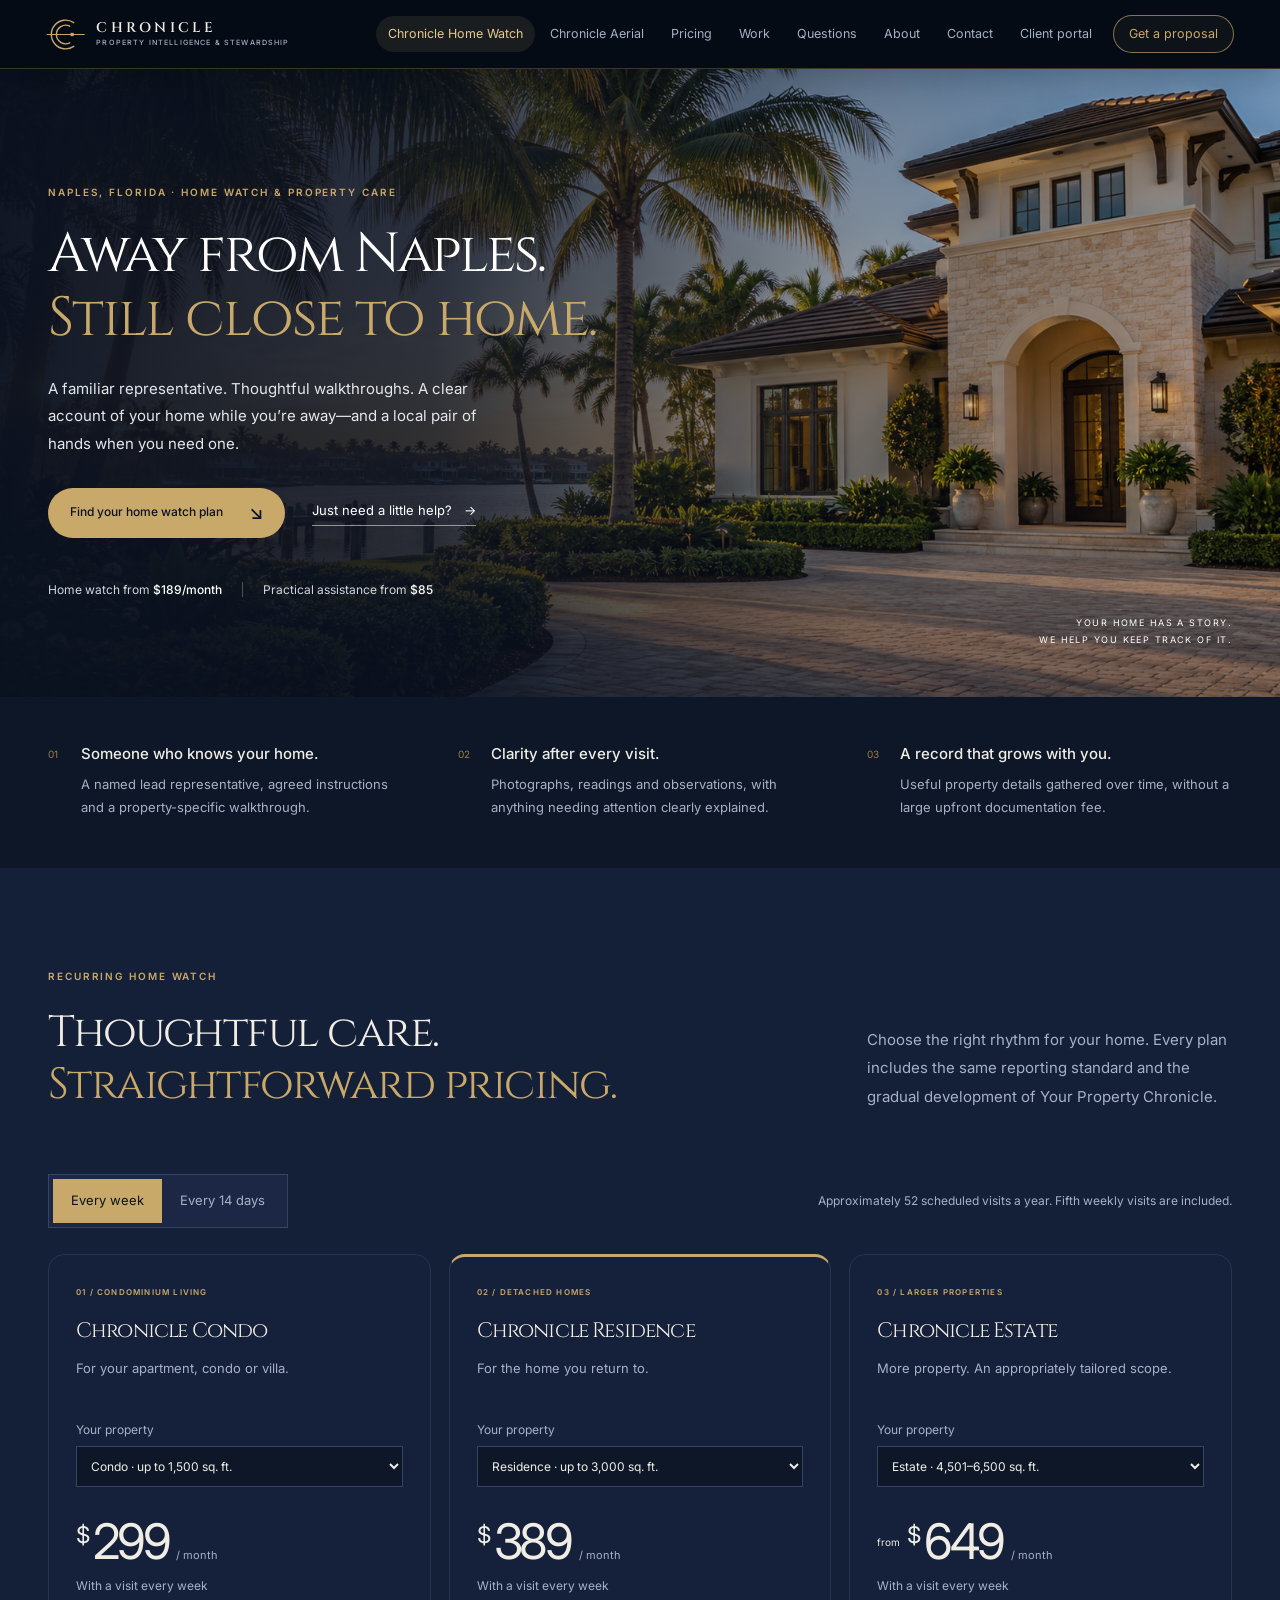
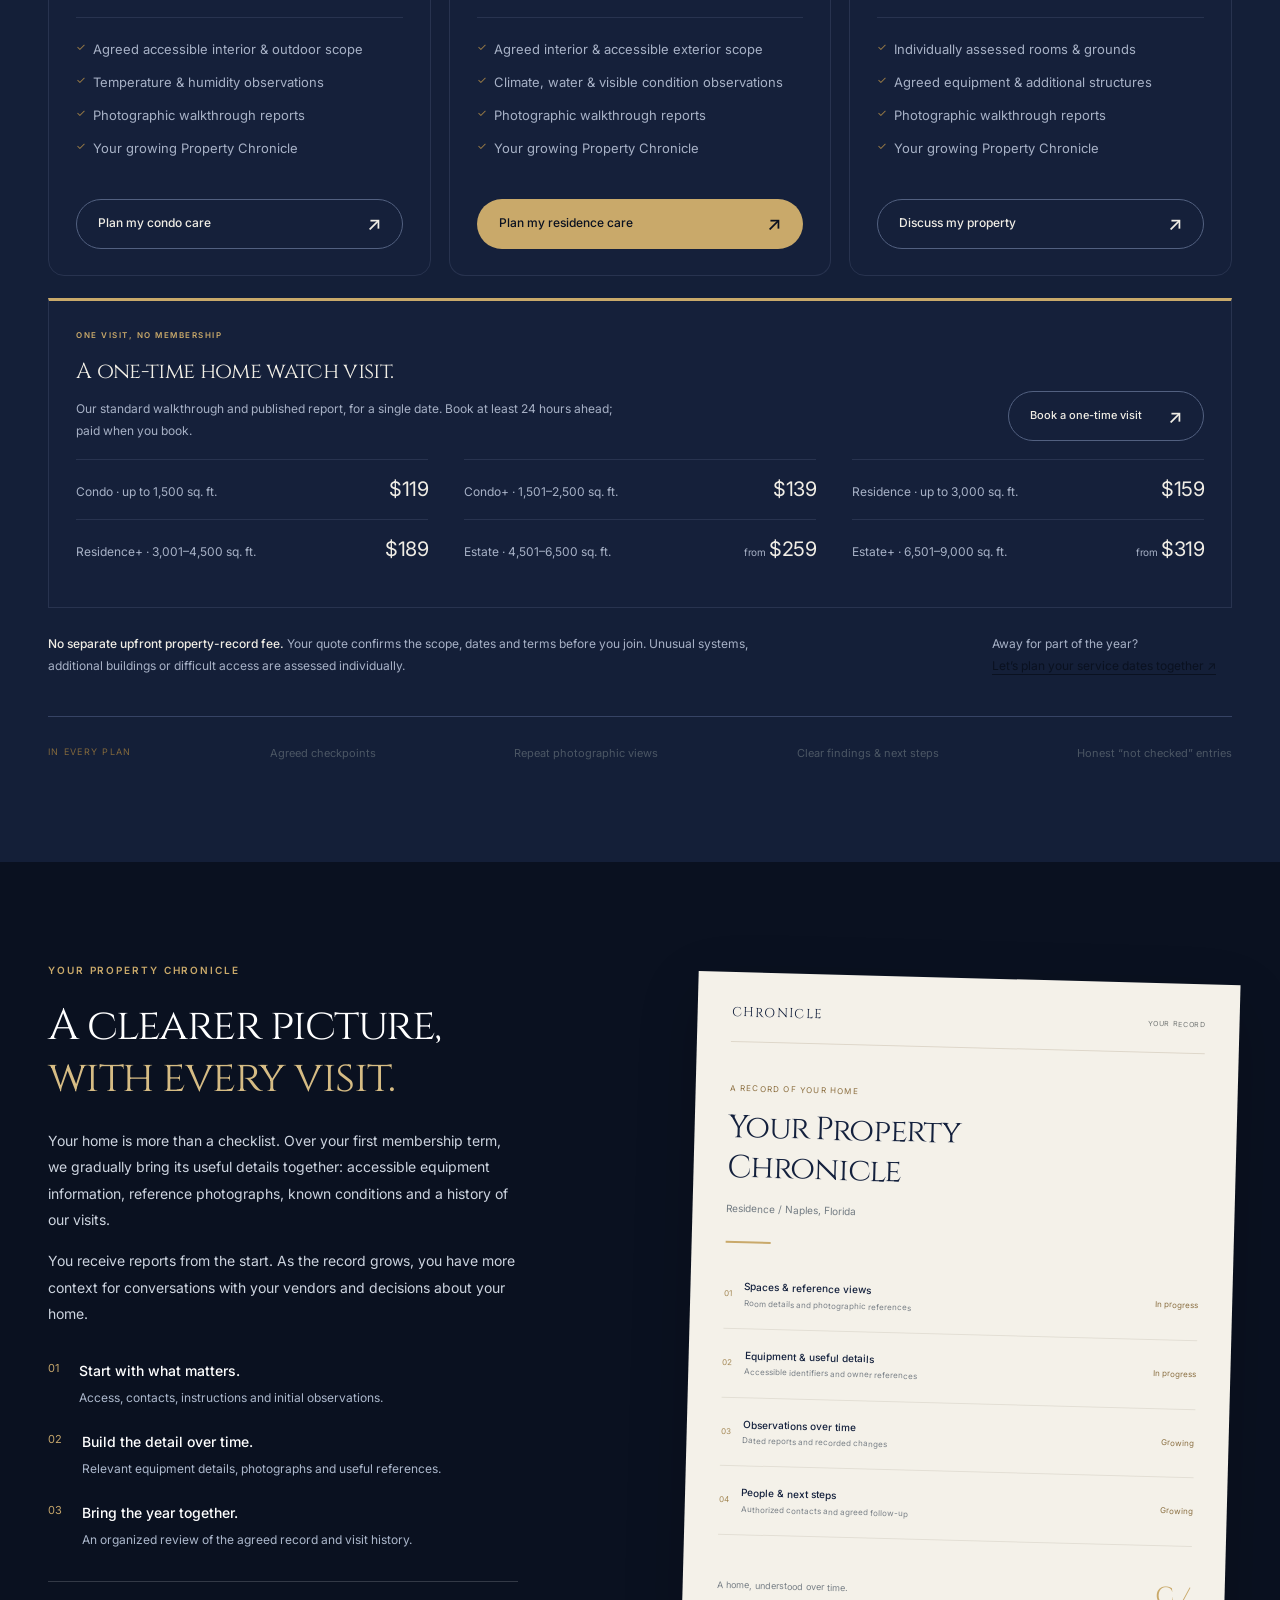
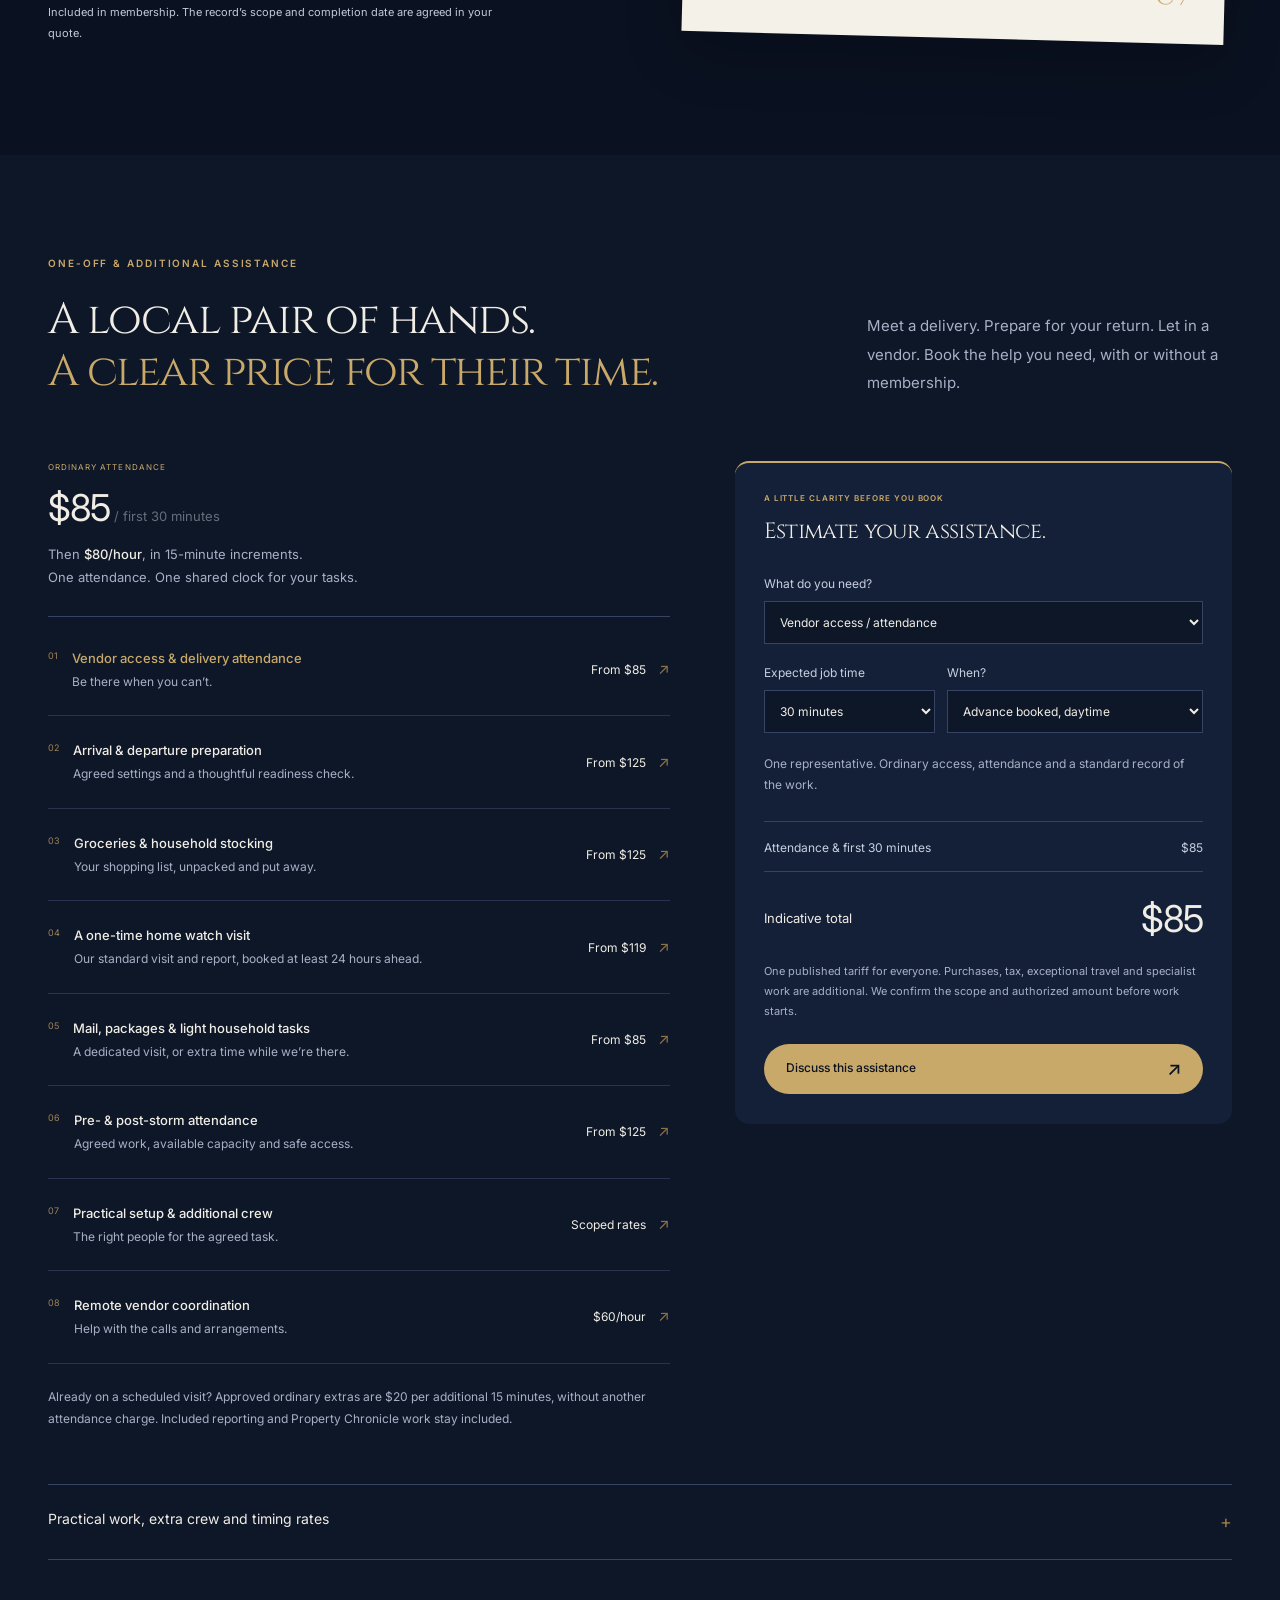
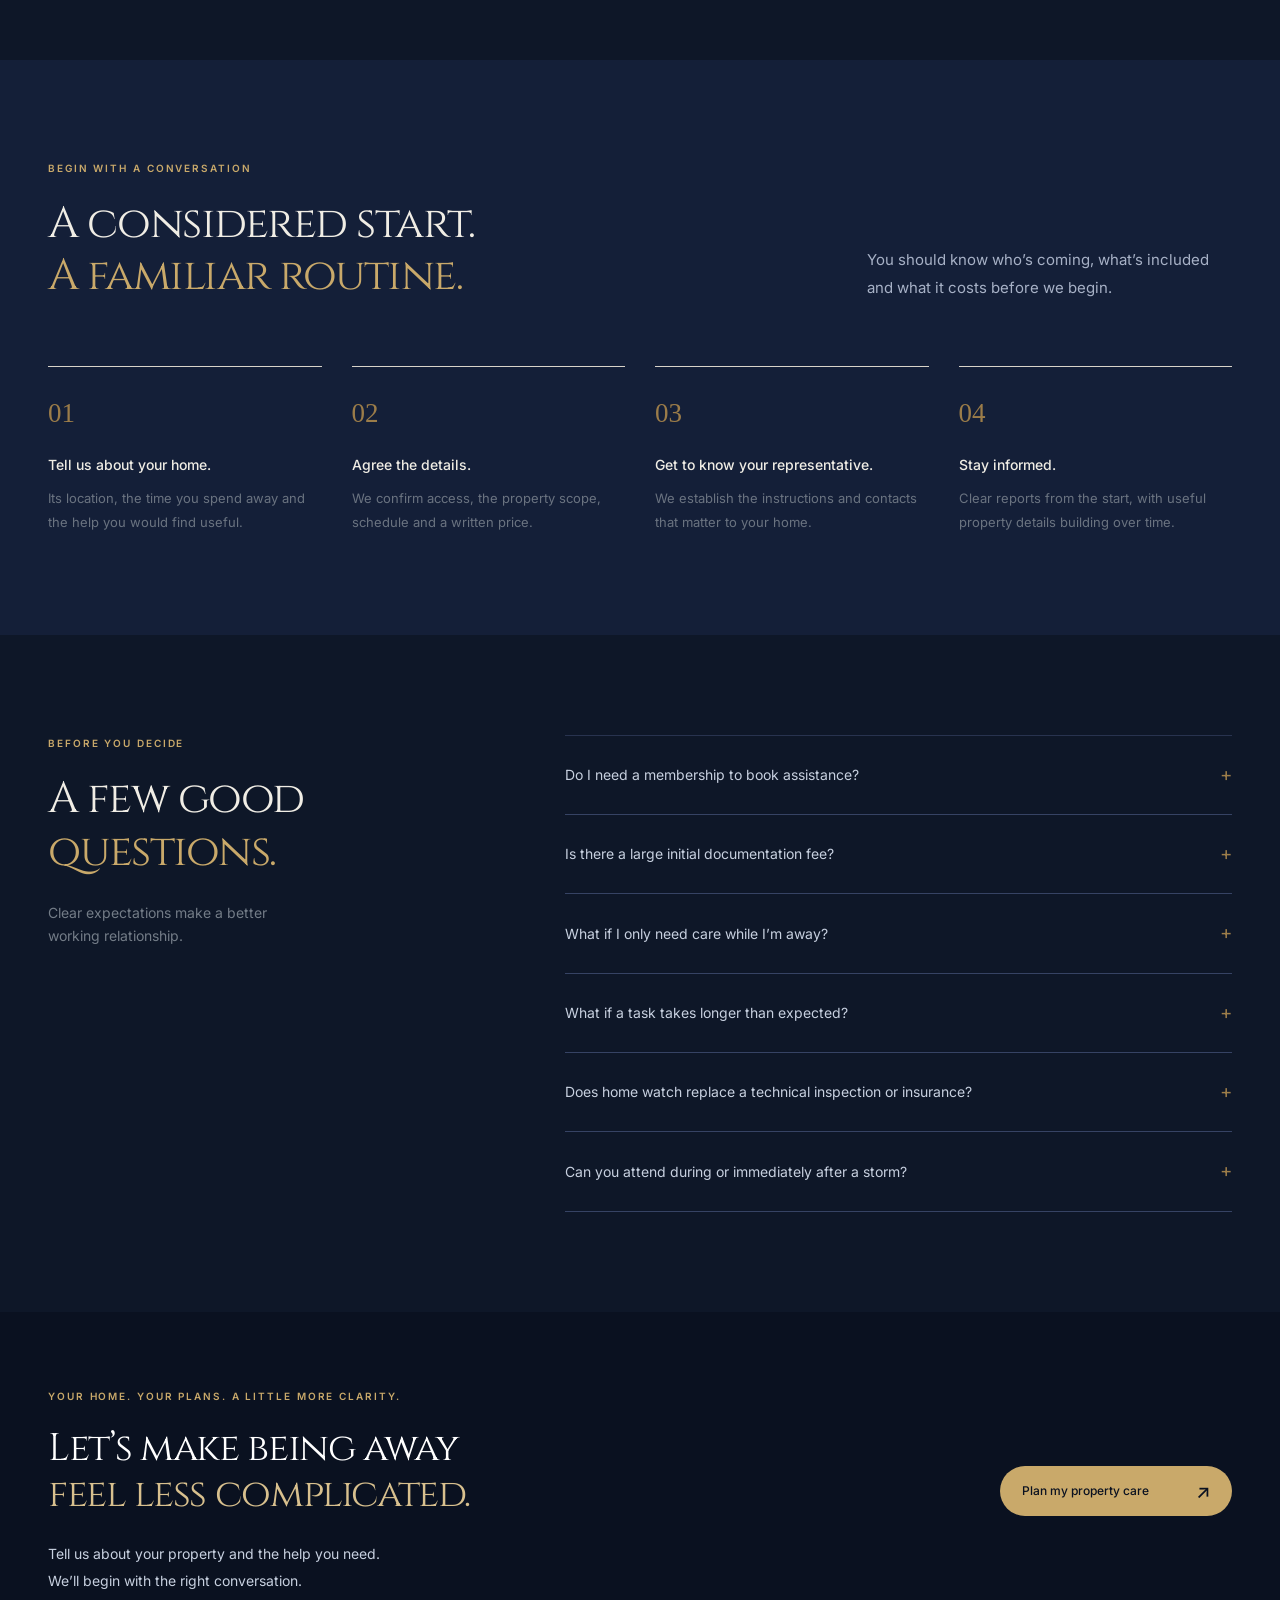
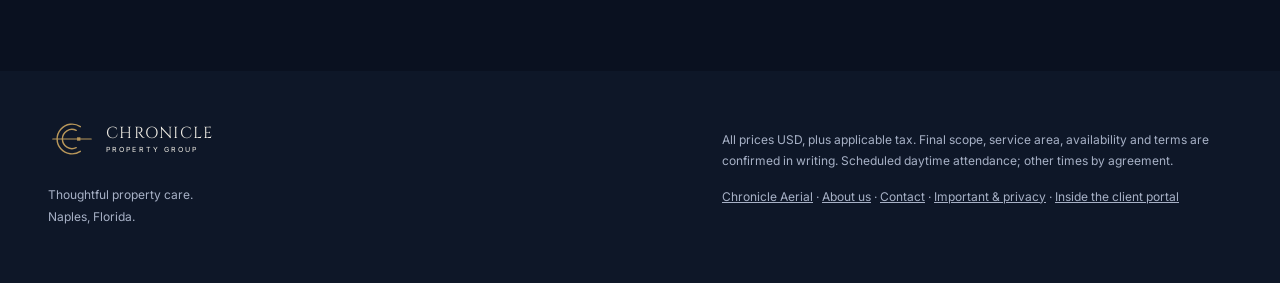
==== commit df52482f: "Website wording as final (George 14 Nov): no preview banners or placeholder captions, one Sample lab" ====
--- a/index.html
+++ b/index.html
@@ -2,8 +2,8 @@
 <html lang="en">
 <head>
   <meta charset="utf-8"><meta name="viewport" content="width=device-width,initial-scale=1">
-  <title>Homewatch & Property Care in Naples | Chronicle</title>
-  <meta name="description" content="Thoughtful homewatch and practical property assistance in Naples. Explore clear membership prices, a growing property record and one straightforward assistance tariff.">
+  <title>Home Watch & Property Care in Naples | Chronicle</title>
+  <meta name="description" content="Thoughtful home watch and practical property assistance in Naples. Explore clear membership prices, a growing property record and one straightforward assistance tariff.">
     <link rel="preconnect" href="https://fonts.googleapis.com"><link rel="preconnect" href="https://fonts.gstatic.com" crossorigin>
   <link rel="stylesheet" href="https://fonts.googleapis.com/css2?family=Cinzel:wght@400;600&family=Inter:wght@400;500;600;700&display=swap">
   <link rel="canonical" href="https://chronicleproperty.com/">
@@ -32,23 +32,22 @@
 
 </head>
 <body>
-<a class="skip-link" href="#main">Skip to services and pricing</a><div class="draft"><div class="wrap"><span class="tag">PREVIEW</span><p>Current Homewatch services and prices are shown here. Availability and agreed terms are confirmed in a proposal. Insurance and other launch details are being finalised.</p></div></div>
+<a class="skip-link" href="#main">Skip to services and pricing</a>
 <header class="mast"><div class="wrap">
     <a class="brand" href="overview.html#home" aria-label="Chronicle Property Group — home">
       <svg class="mark" viewBox="15 33 170 134" fill="none" aria-hidden="true"><g stroke="currentColor" stroke-linecap="round"><path d="M 134.67 48.60 A 62 62 0 1 0 134.67 151.40" stroke-width="6"/><path d="M 117.53 64.05 A 40 40 0 1 0 117.53 135.95" stroke-width="6"/><path d="M 20 100 L 180 100" stroke-width="5"/></g><rect x="121" y="93" width="14" height="14" fill="currentColor" stroke="none"/></svg>
       <span class="bt">CHRONICLE<small>PROPERTY INTELLIGENCE &amp; STEWARDSHIP</small></span>
     </a>
-    <nav aria-label="Main navigation"><a href="index.html#membership" class="on">Chronicle Home Watch</a><a href="overview.html#aerial">Chronicle Aerial</a><a href="overview.html#pricing">Pricing</a><a href="overview.html#work">Work</a><a href="overview.html#faq">Questions</a><a href="overview.html#about">About</a><a href="overview.html#contact">Contact</a><a href="client-portal.html#dashboard" target="_blank" rel="noopener">Client portal</a><a href="overview.html#quote" class="cta">Get a proposal</a></nav>
+    <nav aria-label="Main navigation"><a href="index.html#membership" class="on">Chronicle Home Watch</a><a href="overview.html#aerial">Chronicle Aerial</a><a href="index.html#membership">Pricing</a><a href="overview.html#work">Work</a><a href="overview.html#faq">Questions</a><a href="overview.html#about">About</a><a href="overview.html#contact">Contact</a><a href="client-portal.html#dashboard" target="_blank" rel="noopener">Client portal</a><a href="overview.html#quote" class="cta">Get a proposal</a></nav>
     <button class="menu-toggle" aria-expanded="false" aria-controls="mobile-nav" aria-label="Open navigation">☰</button>
   </div></header>
-<nav id="mobile-nav" aria-label="Mobile navigation" hidden><a href="#membership">Homewatch plans</a><a href="#assistance">Practical assistance</a><a href="#property-record">Your Property Chronicle</a><a href="#questions">Questions</a><a href="overview.html#aerial">Chronicle Aerial ↗</a><a href="overview.html#about">About Chronicle</a><button data-enquire>Let’s talk about your home ↗</button></nav>
+<nav id="mobile-nav" aria-label="Mobile navigation" hidden><a href="#membership">Home watch plans</a><a href="#assistance">Practical assistance</a><a href="#property-record">Your Property Chronicle</a><a href="#questions">Questions</a><a href="overview.html#aerial">Chronicle Aerial · coming soon ↗</a><a href="overview.html#about">About Chronicle</a><button data-enquire>Let’s talk about your home ↗</button></nav>
 <main id="main">
   <section class="hero" aria-labelledby="hero-title">
     <img class="hero-photo" src="assets/chronicle-services-residence.png" alt="Illustrative waterfront residence framed by palms" fetchpriority="high">
     <div class="hero-shade"></div>
-    <div class="hero-copy"><p class="eyebrow light">NAPLES, FLORIDA · HOMEWATCH & PROPERTY CARE</p><h1 id="hero-title">Away from Naples.<br><em>Still close to home.</em></h1><p class="hero-description">A familiar representative. Thoughtful walkthroughs. A clear account of your home while you’re away—and a local pair of hands when you need one.</p><div class="hero-actions"><a class="button button-gold" href="#membership">Find your homewatch plan <span aria-hidden="true">↘</span></a><a class="text-link light-link" href="#assistance">Just need a little help? <span aria-hidden="true">→</span></a></div><div class="hero-price"><span>Homewatch from <strong>$189/month</strong></span><i></i><span>Practical assistance from <strong>$85</strong></span></div></div>
+    <div class="hero-copy"><p class="eyebrow light">NAPLES, FLORIDA · HOME WATCH & PROPERTY CARE</p><h1 id="hero-title">Away from Naples.<br><em>Still close to home.</em></h1><p class="hero-description">A familiar representative. Thoughtful walkthroughs. A clear account of your home while you’re away—and a local pair of hands when you need one.</p><div class="hero-actions"><a class="button button-gold" href="#membership">Find your home watch plan <span aria-hidden="true">↘</span></a><a class="text-link light-link" href="#assistance">Just need a little help? <span aria-hidden="true">→</span></a></div><div class="hero-price"><span>Home watch from <strong>$189/month</strong></span><i></i><span>Practical assistance from <strong>$85</strong></span></div></div>
     <div class="hero-caption">YOUR HOME HAS A STORY.<br>WE HELP YOU KEEP TRACK OF IT.</div>
-    <span class="photo-label">Illustrative residence · generated image</span>
   </section>
 
 
@@ -56,13 +55,15 @@
 
 
   <section id="membership" class="pricing-section section-pad" aria-labelledby="pricing-title">
-    <div class="section-wrap"><div class="section-heading pricing-heading"><div><p class="eyebrow">RECURRING HOMEWATCH</p><h2 id="pricing-title">Thoughtful care.<br><em>Straightforward pricing.</em></h2></div><p>Choose the right rhythm for your home. Every plan includes the same reporting standard and the gradual development of Your Property Chronicle.</p></div>
+    <div class="section-wrap"><div class="section-heading pricing-heading"><div><p class="eyebrow">RECURRING HOME WATCH</p><h2 id="pricing-title">Thoughtful care.<br><em>Straightforward pricing.</em></h2></div><p>Choose the right rhythm for your home. Every plan includes the same reporting standard and the gradual development of Your Property Chronicle.</p></div>
       <div class="pricing-toolbar"><div class="segmented" role="group" aria-label="Visit frequency"><button type="button" class="active" data-frequency="weekly" aria-pressed="true">Every week</button><button type="button" data-frequency="fortnight" aria-pressed="false">Every 14 days</button></div><p id="frequency-note">Approximately 52 scheduled visits a year. Fifth weekly visits are included.</p></div>
       <div class="plan-grid">
         <article class="plan-card" data-plan="condo"><div class="plan-top"><p class="eyebrow">01 / CONDOMINIUM LIVING</p><h3>Chronicle Condo</h3><p>For your apartment, condo or villa.</p></div><label class="size-label" for="condo-size">Your property</label><select id="condo-size" class="plan-size"><option value="standard">Condo · up to 1,500 sq. ft.</option><option value="plus">Condo+ · 1,501–2,500 sq. ft.</option></select><div class="plan-price"><span class="currency">$</span><strong data-price>299</strong><span>/ month</span></div><p class="price-frequency" data-plan-frequency>With a visit every week</p><ul class="plan-scope"><li>Agreed accessible interior & outdoor scope</li><li>Temperature & humidity observations</li><li>Photographic walkthrough reports</li><li>Your growing Property Chronicle</li></ul><button class="button button-outline plan-enquire" data-enquire data-family="condo">Plan my condo care <span aria-hidden="true">↗</span></button></article>
         <article class="plan-card featured" data-plan="residence"><div class="plan-top"><p class="eyebrow">02 / DETACHED HOMES</p><h3>Chronicle Residence</h3><p>For the home you return to.</p></div><label class="size-label" for="residence-size">Your property</label><select id="residence-size" class="plan-size"><option value="standard">Residence · up to 3,000 sq. ft.</option><option value="plus">Residence+ · 3,001–4,500 sq. ft.</option></select><div class="plan-price"><span class="currency">$</span><strong data-price>389</strong><span>/ month</span></div><p class="price-frequency" data-plan-frequency>With a visit every week</p><ul class="plan-scope"><li>Agreed interior & accessible exterior scope</li><li>Climate, water & visible condition observations</li><li>Photographic walkthrough reports</li><li>Your growing Property Chronicle</li></ul><button class="button button-dark plan-enquire" data-enquire data-family="residence">Plan my residence care <span aria-hidden="true">↗</span></button></article>
         <article class="plan-card" data-plan="estate"><div class="plan-top"><p class="eyebrow">03 / LARGER PROPERTIES</p><h3>Chronicle Estate</h3><p>More property. An appropriately tailored scope.</p></div><label class="size-label" for="estate-size">Your property</label><select id="estate-size" class="plan-size"><option value="standard">Estate · 4,501–6,500 sq. ft.</option><option value="plus">Estate+ · 6,501–9,000 sq. ft.</option></select><div class="plan-price"><small>from</small><span class="currency">$</span><strong data-price>649</strong><span>/ month</span></div><p class="price-frequency" data-plan-frequency>With a visit every week</p><ul class="plan-scope"><li>Individually assessed rooms & grounds</li><li>Agreed equipment & additional structures</li><li>Photographic walkthrough reports</li><li>Your growing Property Chronicle</li></ul><button class="button button-outline plan-enquire" data-enquire data-family="estate">Discuss my property <span aria-hidden="true">↗</span></button></article>
       </div>
+      <div class="onetime" id="one-time" aria-labelledby="onetime-title"><div class="onetime-head"><div><p class="eyebrow">ONE VISIT, NO MEMBERSHIP</p><h3 id="onetime-title">A one-time home watch visit.</h3><p>Our standard walkthrough and published report, for a single date. Book at least 24 hours ahead; paid when you book.</p></div><button class="button button-outline" data-enquire-onetime>Book a one-time visit <span aria-hidden="true">↗</span></button></div>
+        <ul class="onetime-prices"><li><span>Condo · up to 1,500 sq. ft.</span><strong>$119</strong></li><li><span>Condo+ · 1,501–2,500 sq. ft.</span><strong>$139</strong></li><li><span>Residence · up to 3,000 sq. ft.</span><strong>$159</strong></li><li><span>Residence+ · 3,001–4,500 sq. ft.</span><strong>$189</strong></li><li><span>Estate · 4,501–6,500 sq. ft.</span><strong><small>from</small> $259</strong></li><li><span>Estate+ · 6,501–9,000 sq. ft.</span><strong><small>from</small> $319</strong></li></ul></div>
       <div class="pricing-foot"><p><strong>No separate upfront property-record fee.</strong> Your quote confirms the scope, dates and terms before you join. Unusual systems, additional buildings or difficult access are assessed individually.</p><p>Away for part of the year? <button class="inline-button" data-enquire>Let’s plan your service dates together ↗</button></p></div>
       <div class="included-strip"><span>IN EVERY PLAN</span><p>Agreed checkpoints</p><p>Repeat photographic views</p><p>Clear findings & next steps</p><p>Honest “not checked” entries</p></div>
     </div>
@@ -70,7 +71,7 @@
 
 
   <section id="property-record" class="record-section section-pad" aria-labelledby="record-title"><div class="section-wrap record-layout"><div class="record-copy"><p class="eyebrow light">YOUR PROPERTY CHRONICLE</p><h2 id="record-title">A clearer picture,<br><em>with every visit.</em></h2><p>Your home is more than a checklist. Over your first membership term, we gradually bring its useful details together: accessible equipment information, reference photographs, known conditions and a history of our visits.</p><p>You receive reports from the start. As the record grows, you have more context for conversations with your vendors and decisions about your home.</p><ol class="record-steps"><li><span>01</span><div><strong>Start with what matters.</strong><p>Access, contacts, instructions and initial observations.</p></div></li><li><span>02</span><div><strong>Build the detail over time.</strong><p>Relevant equipment details, photographs and useful references.</p></div></li><li><span>03</span><div><strong>Bring the year together.</strong><p>An organized review of the agreed record and visit history.</p></div></li></ol><p class="record-note">Included in membership. The record’s scope and completion date are agreed in your quote.</p></div>
-    <div class="record-paper"><div class="paper-top"><span>CHRONICLE</span><span class="paper-tag">ILLUSTRATIVE RECORD</span></div><p class="paper-eyebrow">A RECORD OF YOUR HOME</p><h3>Your Property<br>Chronicle</h3><p class="paper-sub">Residence / Naples, Florida</p><div class="paper-rule"></div><div class="record-row"><span class="record-number">01</span><div><strong>Spaces & reference views</strong><small>Room details and photographic references</small></div><span class="record-status">In progress</span></div><div class="record-row"><span class="record-number">02</span><div><strong>Equipment & useful details</strong><small>Accessible identifiers and owner references</small></div><span class="record-status">In progress</span></div><div class="record-row"><span class="record-number">03</span><div><strong>Observations over time</strong><small>Dated reports and recorded changes</small></div><span class="record-status">Growing</span></div><div class="record-row"><span class="record-number">04</span><div><strong>People & next steps</strong><small>Authorized contacts and agreed follow-up</small></div><span class="record-status">Growing</span></div><div class="paper-bottom"><span>A home, understood over time.</span><span aria-hidden="true">C /</span></div></div>
+    <div class="record-paper"><div class="paper-top"><span>CHRONICLE</span><span class="paper-tag">YOUR RECORD</span></div><p class="paper-eyebrow">A RECORD OF YOUR HOME</p><h3>Your Property<br>Chronicle</h3><p class="paper-sub">Residence / Naples, Florida</p><div class="paper-rule"></div><div class="record-row"><span class="record-number">01</span><div><strong>Spaces & reference views</strong><small>Room details and photographic references</small></div><span class="record-status">In progress</span></div><div class="record-row"><span class="record-number">02</span><div><strong>Equipment & useful details</strong><small>Accessible identifiers and owner references</small></div><span class="record-status">In progress</span></div><div class="record-row"><span class="record-number">03</span><div><strong>Observations over time</strong><small>Dated reports and recorded changes</small></div><span class="record-status">Growing</span></div><div class="record-row"><span class="record-number">04</span><div><strong>People & next steps</strong><small>Authorized contacts and agreed follow-up</small></div><span class="record-status">Growing</span></div><div class="paper-bottom"><span>A home, understood over time.</span><span aria-hidden="true">C /</span></div></div>
   </div></section>
 
 
@@ -79,13 +80,13 @@
         <button data-service="access"><span>01</span><div><strong>Vendor access & delivery attendance</strong><small>Be there when you can’t.</small></div><b>From $85 <i aria-hidden="true">↗</i></b></button>
         <button data-service="arrival"><span>02</span><div><strong>Arrival & departure preparation</strong><small>Agreed settings and a thoughtful readiness check.</small></div><b>From $125 <i aria-hidden="true">↗</i></b></button>
         <button data-service="shopping"><span>03</span><div><strong>Groceries & household stocking</strong><small>Your shopping list, unpacked and put away.</small></div><b>From $125 <i aria-hidden="true">↗</i></b></button>
-        <button data-service="walkthrough"><span>04</span><div><strong>An occasional property walkthrough</strong><small>A dated account of the agreed accessible areas.</small></div><b>From $85 <i aria-hidden="true">↗</i></b></button>
+        <button type="button" data-goto="one-time"><span>04</span><div><strong>A one-time home watch visit</strong><small>Our standard visit and report, booked at least 24 hours ahead.</small></div><b>From $119 <i aria-hidden="true">↗</i></b></button>
         <button data-service="mail"><span>05</span><div><strong>Mail, packages & light household tasks</strong><small>A dedicated visit, or extra time while we’re there.</small></div><b>From $85 <i aria-hidden="true">↗</i></b></button>
         <button data-service="storm"><span>06</span><div><strong>Pre- & post-storm attendance</strong><small>Agreed work, available capacity and safe access.</small></div><b>From $125 <i aria-hidden="true">↗</i></b></button>
         <button data-service="practical"><span>07</span><div><strong>Practical setup & additional crew</strong><small>The right people for the agreed task.</small></div><b>Scoped rates <i aria-hidden="true">↗</i></b></button>
         <button data-service="remote"><span>08</span><div><strong>Remote vendor coordination</strong><small>Help with the calls and arrangements.</small></div><b>$60/hour <i aria-hidden="true">↗</i></b></button>
       </div><p class="service-note">Already on a scheduled visit? Approved ordinary extras are $20 per additional 15 minutes, without another attendance charge. Included reporting and Property Chronicle work stay included.</p>
-    </div><aside class="estimate-panel" aria-labelledby="estimate-title"><p class="eyebrow">A LITTLE CLARITY BEFORE YOU BOOK</p><h3 id="estimate-title">Estimate your assistance.</h3><label for="task">What do you need?</label><select id="task"><option value="access">Vendor access / attendance</option><option value="arrival">Arrival / departure preparation</option><option value="shopping">Shopping & stocking</option><option value="walkthrough">One-off walkthrough</option><option value="mail">Mail / light household task</option><option value="storm">Pre- / post-storm observations</option><option value="practical">Defined practical setup</option><option value="crew">Two-person ordinary crew</option><option value="remote">Remote coordination</option></select><div class="estimate-fields"><div><label for="duration">Expected job time</label><select id="duration"></select></div><div id="timing-field"><label for="timing">When?</label><select id="timing"><option value="normal">Advance booked, daytime</option><option value="urgent">Accepted same-day request</option><option value="after">Accepted after-hours visit</option></select></div></div><p id="task-note" class="task-note">One representative. Ordinary access, attendance and a standard record of the work.</p><div id="estimate-breakdown" class="estimate-breakdown"></div><div class="estimate-total"><span>Indicative total</span><strong id="estimate-total" aria-live="polite">$85</strong></div><p class="estimate-note">One published tariff for everyone. Purchases, tax, exceptional travel and specialist work are additional. We confirm the scope and authorized amount before work starts.</p><button class="button button-dark" id="enquire-assistance">Discuss this assistance <span aria-hidden="true">↗</span></button></aside></div>
+    </div><aside class="estimate-panel" aria-labelledby="estimate-title"><p class="eyebrow">A LITTLE CLARITY BEFORE YOU BOOK</p><h3 id="estimate-title">Estimate your assistance.</h3><label for="task">What do you need?</label><select id="task"><option value="access">Vendor access / attendance</option><option value="arrival">Arrival / departure preparation</option><option value="shopping">Shopping & stocking</option><option value="mail">Mail / light household task</option><option value="storm">Pre- / post-storm observations</option><option value="practical">Defined practical setup</option><option value="crew">Two-person ordinary crew</option><option value="remote">Remote coordination</option></select><div class="estimate-fields"><div><label for="duration">Expected job time</label><select id="duration"></select></div><div id="timing-field"><label for="timing">When?</label><select id="timing"><option value="normal">Advance booked, daytime</option><option value="urgent">Accepted same-day request</option><option value="after">Accepted after-hours visit</option></select></div></div><p id="task-note" class="task-note">One representative. Ordinary access, attendance and a standard record of the work.</p><div id="estimate-breakdown" class="estimate-breakdown"></div><div class="estimate-total"><span>Indicative total</span><strong id="estimate-total" aria-live="polite">$85</strong></div><p class="estimate-note">One published tariff for everyone. Purchases, tax, exceptional travel and specialist work are additional. We confirm the scope and authorized amount before work starts.</p><button class="button button-dark" id="enquire-assistance">Discuss this assistance <span aria-hidden="true">↗</span></button></aside></div>
     <div class="rates-disclosure"><details><summary>Practical work, extra crew and timing rates <span aria-hidden="true">+</span></summary><div class="rates-grid"><div><strong>Defined practical support</strong><p>$105 includes 30 minutes.<br>Then $100/hour, in 15-minute units.</p></div><div><strong>Two-person ordinary crew</strong><p>$225 includes 60 minutes for both people.<br>Then $160/hour for the whole crew.</p></div><div><strong>Timing & scope</strong><p>Accepted unscheduled same-day daytime visits: +$50. Accepted after-hours visits: 1.5× the tariff, without stacking the same-day fee.</p></div></div><p class="small-copy">Local travel to the first work stop and back after the last, plus the standard report, is included. Shopping time includes intermediate travel and stocking. Separate return visits have their own attendance minimum. Repairs, hazardous work and specialist services are separately scoped.</p></details></div>
   </div></section>
 
@@ -93,14 +94,14 @@
   <section class="process-section section-pad"><div class="section-wrap"><div class="section-heading"><div><p class="eyebrow">BEGIN WITH A CONVERSATION</p><h2>A considered start.<br><em>A familiar routine.</em></h2></div><p>You should know who’s coming, what’s included and what it costs before we begin.</p></div><div class="process-grid"><div><span>01</span><h3>Tell us about your home.</h3><p>Its location, the time you spend away and the help you would find useful.</p></div><div><span>02</span><h3>Agree the details.</h3><p>We confirm access, the property scope, schedule and a written price.</p></div><div><span>03</span><h3>Get to know your representative.</h3><p>We establish the instructions and contacts that matter to your home.</p></div><div><span>04</span><h3>Stay informed.</h3><p>Clear reports from the start, with useful property details building over time.</p></div></div></div></section>
 
 
-  <section id="questions" class="faq-section section-pad"><div class="section-wrap faq-layout"><div><p class="eyebrow">BEFORE YOU DECIDE</p><h2>A few good<br><em>questions.</em></h2><p class="faq-intro">Clear expectations make a better working relationship.</p></div><div class="faq-list"><details><summary>Do I need a membership to book assistance?<span>+</span></summary><p>No. The published assistance tariff is the same for everyone. Membership provides the recurring walkthrough schedule, reports and progressive property record; it isn’t a discount club.</p></details><details><summary>Is there a large initial documentation fee?<span>+</span></summary><p>No separate standard property-record fee is charged at the start. Essential access, contacts and instructions are established first. We build the agreed additional record throughout your membership term, with its scope and completion date confirmed in your quote.</p></details><details><summary>What if I only need care while I’m away?<span>+</span></summary><p>Tell us your departure and return dates. We’ll agree a service schedule and price, including how your Property Chronicle milestones fit that term. Pausing service never implies visits continue.</p></details><details><summary>What if a task takes longer than expected?<span>+</span></summary><p>We agree the estimated time and your authorized maximum before starting. Additional ordinary time is $20 per 15 minutes. We seek approval before exceeding the agreed allowance; work is not retrospectively moved to a higher category.</p></details><details><summary>Does homewatch replace a technical inspection or insurance?<span>+</span></summary><p>No. Walkthroughs are visual and non-invasive, within an agreed accessible scope. They don’t certify hidden systems, guarantee against damage or replace your insurer’s requirements. Repairs and technical assessments belong with appropriately qualified providers.</p></details><details><summary>Can you attend during or immediately after a storm?<span>+</span></summary><p>Storm work is separately agreed against available crew capacity. Evacuation orders, unsafe conditions, closed roads and community restrictions take priority. We do not promise attendance during unsafe conditions or a fixed post-storm arrival time.</p></details></div></div></section>
+  <section id="questions" class="faq-section section-pad"><div class="section-wrap faq-layout"><div><p class="eyebrow">BEFORE YOU DECIDE</p><h2>A few good<br><em>questions.</em></h2><p class="faq-intro">Clear expectations make a better working relationship.</p></div><div class="faq-list"><details><summary>Do I need a membership to book assistance?<span>+</span></summary><p>No. The published assistance tariff is the same for everyone. Membership provides the recurring walkthrough schedule, reports and progressive property record; it isn’t a discount club.</p></details><details><summary>Is there a large initial documentation fee?<span>+</span></summary><p>No separate standard property-record fee is charged at the start. Essential access, contacts and instructions are established first. We build the agreed additional record throughout your membership term, with its scope and completion date confirmed in your quote.</p></details><details><summary>What if I only need care while I’m away?<span>+</span></summary><p>Tell us your departure and return dates. We’ll agree a service schedule and price, including how your Property Chronicle milestones fit that term. Pausing service never implies visits continue.</p></details><details><summary>What if a task takes longer than expected?<span>+</span></summary><p>We agree the estimated time and your authorized maximum before starting. Additional ordinary time is $20 per 15 minutes. We seek approval before exceeding the agreed allowance; work is not retrospectively moved to a higher category.</p></details><details><summary>Does home watch replace a technical inspection or insurance?<span>+</span></summary><p>No. Walkthroughs are visual and non-invasive, within an agreed accessible scope. They don’t certify hidden systems, guarantee against damage or replace your insurer’s requirements. Repairs and technical assessments belong with appropriately qualified providers.</p></details><details><summary>Can you attend during or immediately after a storm?<span>+</span></summary><p>Storm work is separately agreed against available crew capacity. Evacuation orders, unsafe conditions, closed roads and community restrictions take priority. We do not promise attendance during unsafe conditions or a fixed post-storm arrival time.</p></details></div></div></section>
 
 
   <section class="closing-section"><div class="section-wrap closing-layout"><div><p class="eyebrow light">YOUR HOME. YOUR PLANS. A LITTLE MORE CLARITY.</p><h2>Let’s make being away<br><em>feel less complicated.</em></h2><p>Tell us about your property and the help you need.<br>We’ll begin with the right conversation.</p></div><button class="button button-gold" data-enquire>Plan my property care <span aria-hidden="true">↗</span></button></div></section>
 </main>
-<footer class="site-footer section-wrap"><div><a href="#" class="brand"><img src="assets/chronicle-services-mark.svg" alt="" width="48" height="48"><span>CHRONICLE<small>PROPERTY GROUP</small></span></a><p>Thoughtful property care.<br>Naples, Florida.</p></div><div class="footer-notes"><p>All prices USD, plus applicable tax. Final scope, service area, availability and terms are confirmed in writing. Scheduled daytime attendance; other times by agreement.</p><p><a href="overview.html#aerial">Chronicle Aerial</a> · <a href="overview.html#about">About us</a> · <a href="overview.html#contact">Contact</a> · <a href="overview.html#legal">Important & privacy</a> · <a href="client-portal.html#dashboard">Specimen portal</a></p><p class="photo-credit">Hero image is an illustrative generated residence, not a Chronicle client property.</p></div></footer>
+<footer class="site-footer section-wrap"><div><a href="#" class="brand"><img src="assets/chronicle-services-mark.svg" alt="" width="48" height="48"><span>CHRONICLE<small>PROPERTY GROUP</small></span></a><p>Thoughtful property care.<br>Naples, Florida.</p></div><div class="footer-notes"><p>All prices USD, plus applicable tax. Final scope, service area, availability and terms are confirmed in writing. Scheduled daytime attendance; other times by agreement.</p><p><a href="overview.html#aerial">Chronicle Aerial</a> · <a href="overview.html#about">About us</a> · <a href="overview.html#contact">Contact</a> · <a href="overview.html#legal">Important & privacy</a> · <a href="client-portal.html#dashboard">Inside the client portal</a></p></div></footer>
 
 
-<dialog id="enquiry-dialog" aria-labelledby="enquiry-title"><button class="dialog-close" aria-label="Close enquiry">×</button><div id="enquiry-form-view"><p class="eyebrow">LET’S BEGIN</p><h2 id="enquiry-title">Tell us about<br><em>your home.</em></h2><p class="dialog-intro">A few details help us suggest the right scope and next step.</p><form id="enquiry-form"><label for="enquiry-name">Your name</label><input id="enquiry-name" name="name" autocomplete="name" required maxlength="120"><label for="enquiry-email">Email</label><input id="enquiry-email" name="email" type="email" autocomplete="email" required maxlength="254"><label for="enquiry-phone">Phone <span>(optional)</span></label><input id="enquiry-phone" name="phone" type="tel" autocomplete="tel" maxlength="40"><label for="enquiry-interest">I’m interested in</label><select id="enquiry-interest" name="interest"><option>Recurring homewatch</option><option>One-off assistance</option><option>Both homewatch and assistance</option></select><label for="enquiry-property">Property type</label><select id="enquiry-property" name="property"><option>Condo / villa</option><option>Detached residence</option><option>Estate / larger property</option></select><label for="enquiry-location">Community or Naples area</label><input id="enquiry-location" name="location" placeholder="For example, North Naples" required maxlength="120"><label for="enquiry-details">What would you like help with?</label><textarea id="enquiry-details" name="details" rows="3" placeholder="Your dates, property size or a particular task…" maxlength="1200"></textarea><input name="website" id="enquiry-honey" tabindex="-1" autocomplete="off" hidden aria-hidden="true"><p id="enquiry-status" role="status" aria-live="polite"></p><button class="button button-dark" type="submit">Request my proposal <span aria-hidden="true">↗</span></button><p class="preview-form-note">Your enquiry is emailed to Chronicle using FormSubmit. Please do not include access codes or sensitive documents. A proposal request does not book a visit or authorize payment.</p></form></div><div id="enquiry-result" hidden><p class="eyebrow">YOUR NEXT CONVERSATION</p><h2>Enquiry<br><em>sent.</em></h2><p>Thank you. Your enquiry has been accepted by our email service. Keep a copy of your summary below; your service and price will be confirmed separately.</p><pre id="enquiry-summary"></pre><button class="button button-dark" id="copy-enquiry">Copy my summary <span aria-hidden="true">↗</span></button><p id="copy-status" aria-live="polite"></p><button class="inline-button" id="edit-enquiry">Back to my details</button></div></dialog>
+<dialog id="enquiry-dialog" aria-labelledby="enquiry-title"><button class="dialog-close" aria-label="Close enquiry">×</button><div id="enquiry-form-view"><p class="eyebrow">LET’S BEGIN</p><h2 id="enquiry-title">Tell us about<br><em>your home.</em></h2><p class="dialog-intro">A few details help us suggest the right scope and next step.</p><form id="enquiry-form"><label for="enquiry-name">Your name</label><input id="enquiry-name" name="name" autocomplete="name" required maxlength="120"><label for="enquiry-email">Email</label><input id="enquiry-email" name="email" type="email" autocomplete="email" required maxlength="254"><label for="enquiry-phone">Phone <span>(optional)</span></label><input id="enquiry-phone" name="phone" type="tel" autocomplete="tel" maxlength="40"><label for="enquiry-interest">I’m interested in</label><select id="enquiry-interest" name="interest"><option>Recurring home watch</option><option>One-off assistance</option><option>One-time home watch visit</option><option>Both home watch and assistance</option></select><label for="enquiry-property">Property type</label><select id="enquiry-property" name="property"><option>Condo / villa</option><option>Detached residence</option><option>Estate / larger property</option></select><label for="enquiry-location">Community or Naples area</label><input id="enquiry-location" name="location" placeholder="For example, North Naples" required maxlength="120"><label for="enquiry-details">What would you like help with?</label><textarea id="enquiry-details" name="details" rows="3" placeholder="Your dates, property size or a particular task…" maxlength="1200"></textarea><input name="website" id="enquiry-honey" tabindex="-1" autocomplete="off" hidden aria-hidden="true"><p id="enquiry-status" role="status" aria-live="polite"></p><button class="button button-dark" type="submit">Request my proposal <span aria-hidden="true">↗</span></button><p class="preview-form-note">Your enquiry is emailed to Chronicle using FormSubmit. Please do not include access codes or sensitive documents. A proposal request does not book a visit or authorize payment.</p></form></div><div id="enquiry-result" hidden><p class="eyebrow">YOUR NEXT CONVERSATION</p><h2>Enquiry<br><em>sent.</em></h2><p>Thank you. Your enquiry has been accepted by our email service. Keep a copy of your summary below; your service and price will be confirmed separately.</p><pre id="enquiry-summary"></pre><button class="button button-dark" id="copy-enquiry">Copy my summary <span aria-hidden="true">↗</span></button><p id="copy-status" aria-live="polite"></p><button class="inline-button" id="edit-enquiry">Back to my details</button></div></dialog>
 </body></html>
 
--- a/assets/chronicle-services.css
+++ b/assets/chronicle-services.css
@@ -28,3 +28,9 @@
 .estimate-panel{background:#141F38;border-top-color:#C9A96A}.estimate-panel label,.estimate-breakdown{color:#C7D0DF}.estimate-breakdown,.estimate-total,.rates-disclosure,.faq-list details,.included-strip{border-color:#364364}.faq-list summary,.faq-list details p,.closing-section p:not(.eyebrow){color:#C7D0DF}.site-footer{border-color:#28334F;color:#F0EDE5}.footer-notes p,.site-footer>div>p{color:#A7B1C6}.menu-toggle{color:#F0EDE5;border-color:#526080}
 #mobile-nav{background:#0A1120;border-color:#28334F}#mobile-nav a,#mobile-nav button{color:#C7D0DF}
 dialog{background:#15203A;color:#F0EDE5;border-color:#364364}dialog input,dialog select,dialog textarea{background:#0E1728;color:#F0EDE5;border-color:#364364}
+
+/* one-time home watch visit (George 13 Nov) */
+.onetime{background:#fff;border:1px solid #deddd7;border-top:3px solid var(--gold);padding:28px 27px;margin-top:22px}.onetime-head{display:flex;justify-content:space-between;align-items:flex-end;gap:30px;margin-bottom:18px}.onetime-head .eyebrow{font-size:8px;margin-bottom:12px}.onetime-head h3{font-size:22px;letter-spacing:-.03em;margin-bottom:8px}.onetime-head p:not(.eyebrow){font-size:12px;color:var(--muted);line-height:1.8;margin:0;max-width:560px}.onetime-head .button{flex-shrink:0;font-size:11px}.onetime-prices{list-style:none;margin:0;padding:0;display:grid;grid-template-columns:repeat(3,1fr);gap:0 36px}.onetime-prices li{display:flex;justify-content:space-between;align-items:baseline;gap:14px;padding:13px 0;border-top:1px solid #e8e7e2;font-size:12px;color:#4d5765}.onetime-prices strong{font-size:20px;font-weight:400;letter-spacing:-.03em;color:var(--ink);white-space:nowrap}.onetime-prices small{font-size:10px;color:var(--muted)}
+@media(max-width:800px){.onetime-head{flex-direction:column;align-items:flex-start}.onetime-prices{grid-template-columns:repeat(2,1fr)}}
+@media(max-width:580px){.onetime{padding:24px 20px}.onetime-prices{grid-template-columns:1fr}.onetime-head .button{width:100%;min-height:48px}}
+.onetime{background:#15203A;border-color:#28334F;border-top-color:#C9A96A}.onetime-head p:not(.eyebrow),.onetime-prices li{color:#A7B1C6}.onetime-prices li{border-color:#28334F}.onetime-prices strong{color:#F0EDE5}.onetime-head h3{color:#F0EDE5}
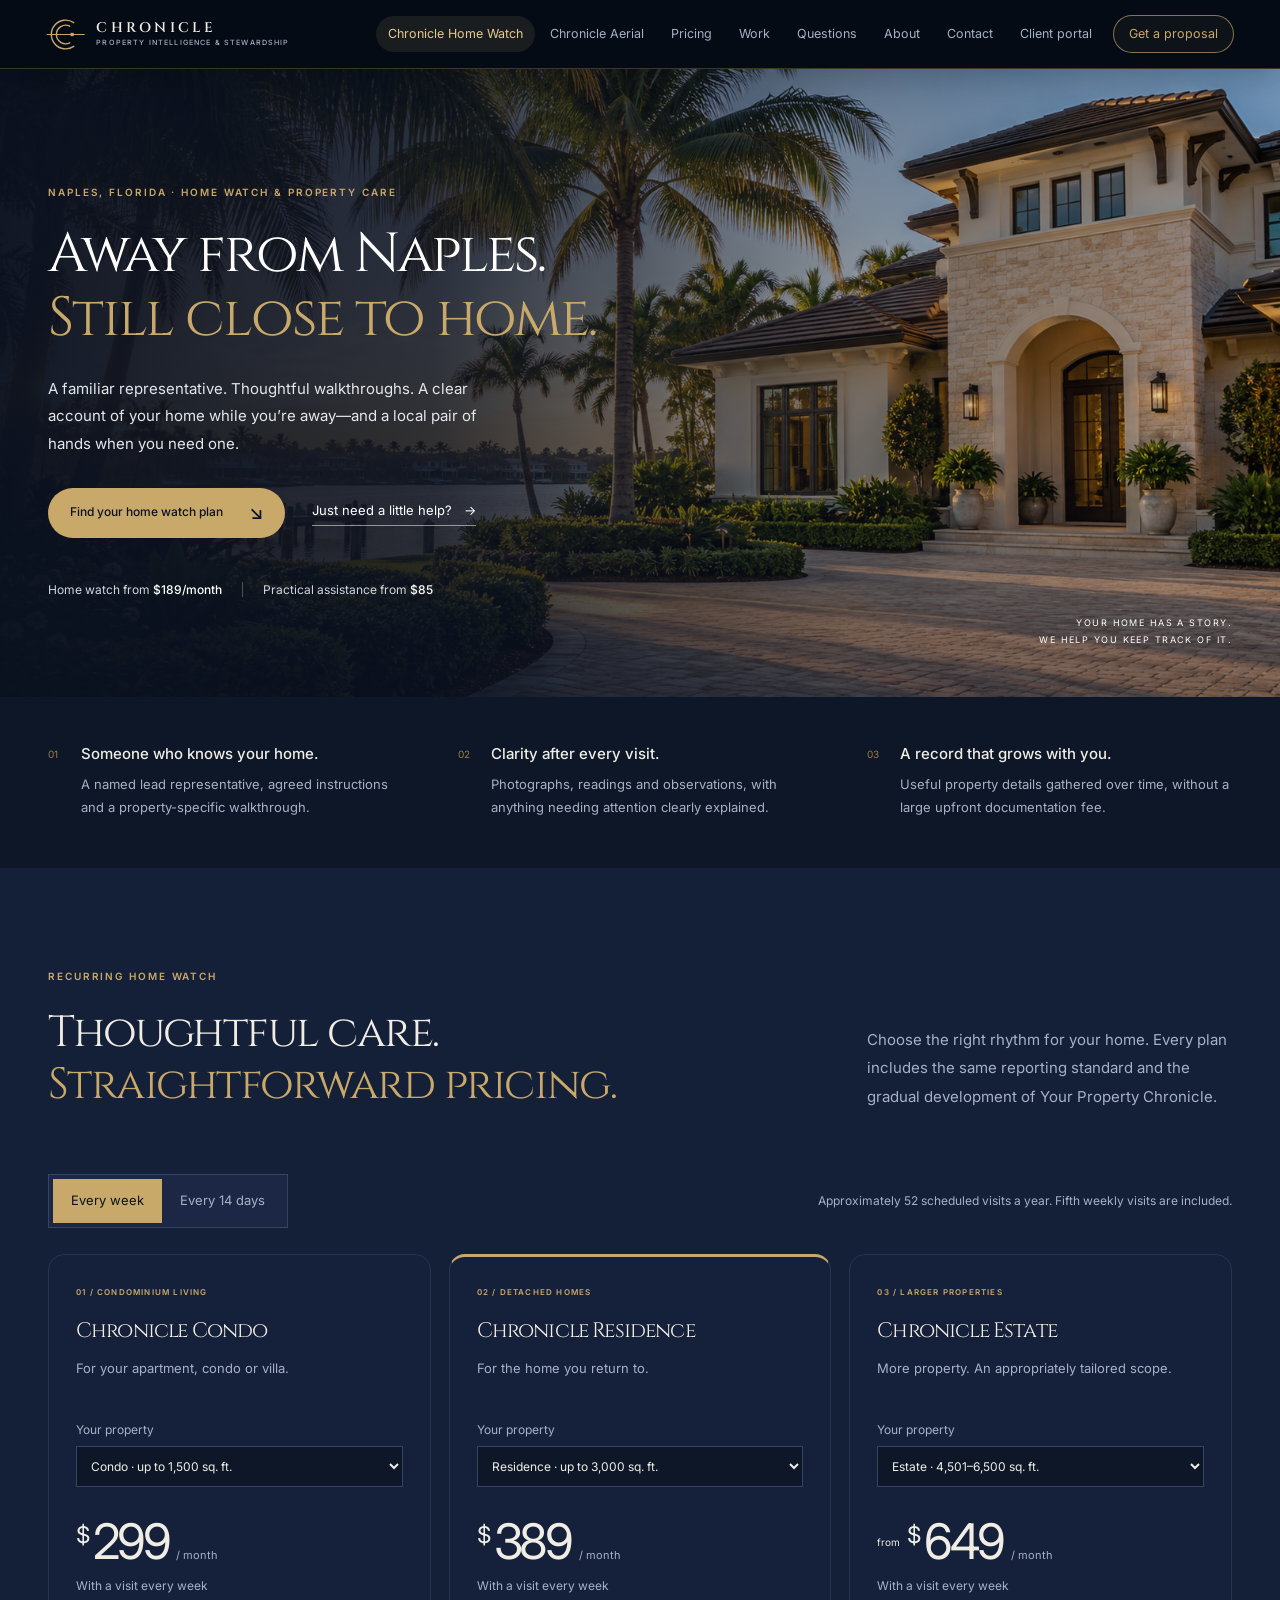
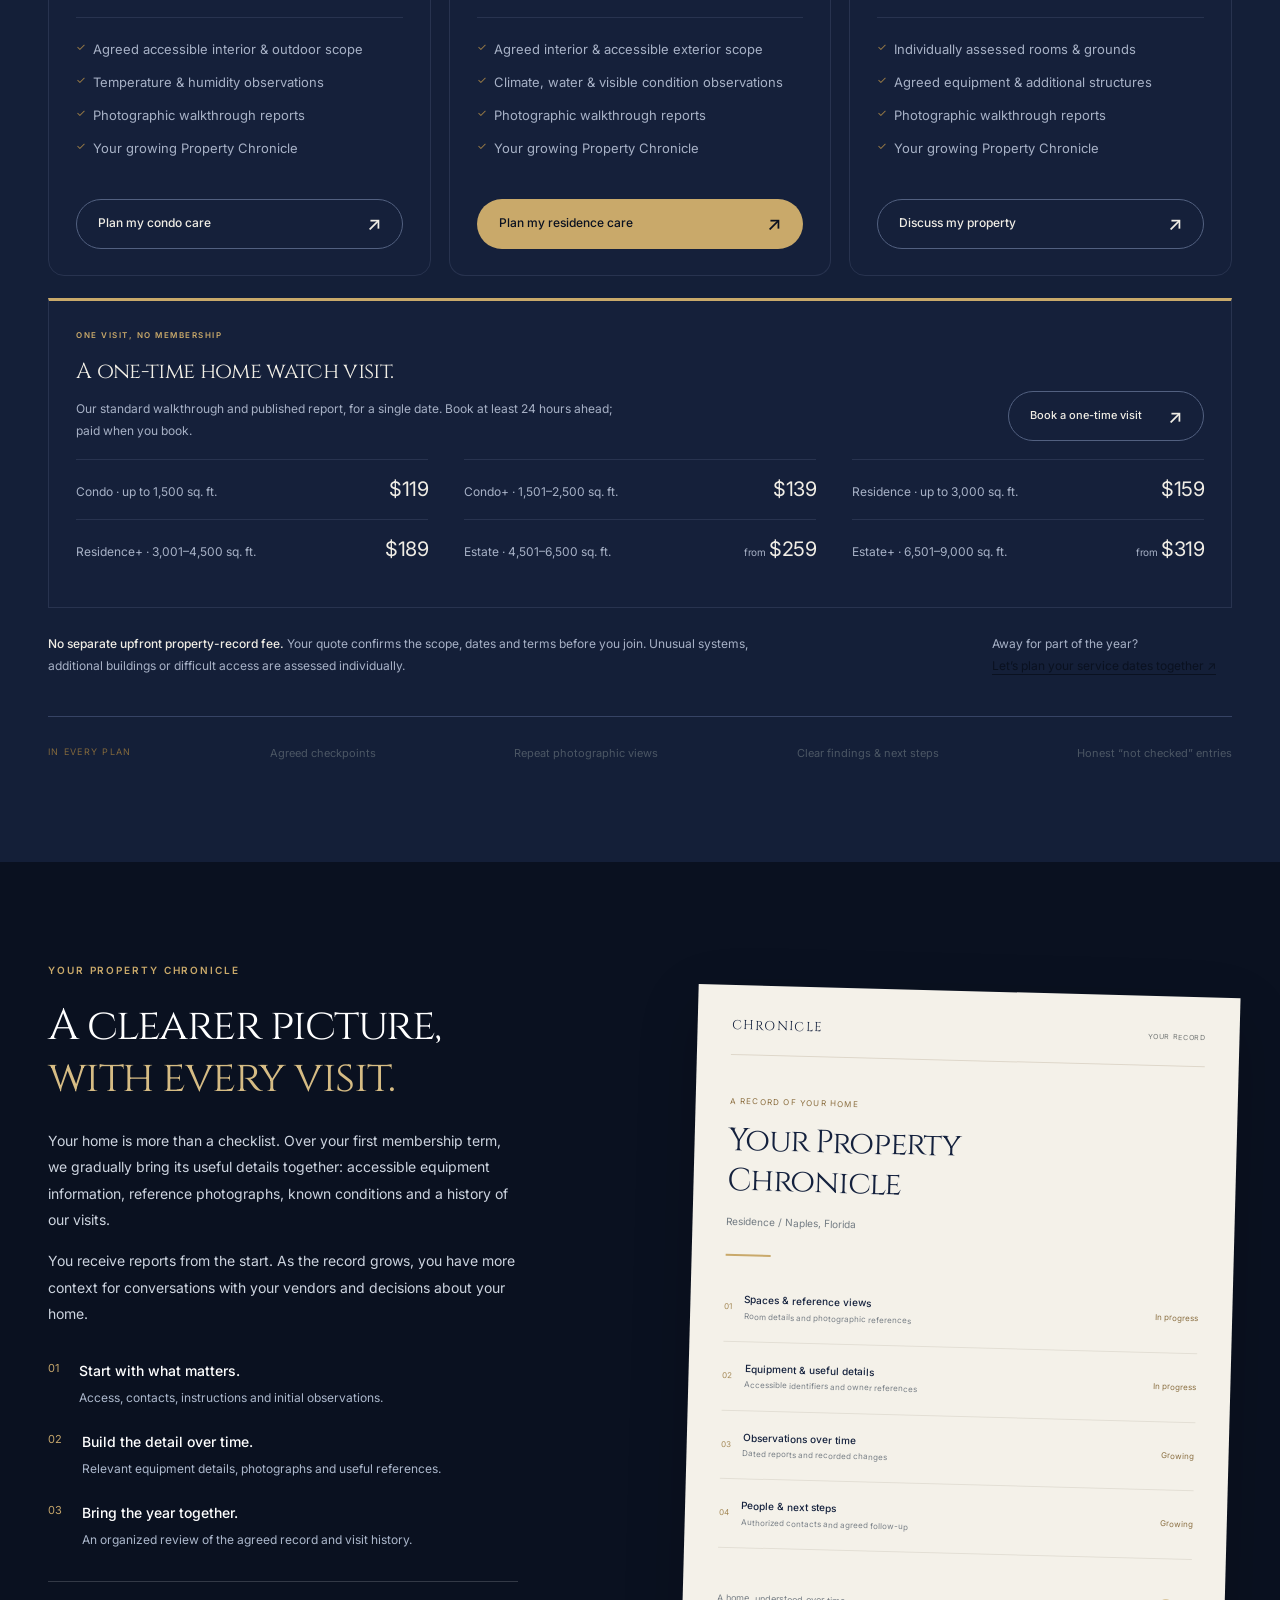
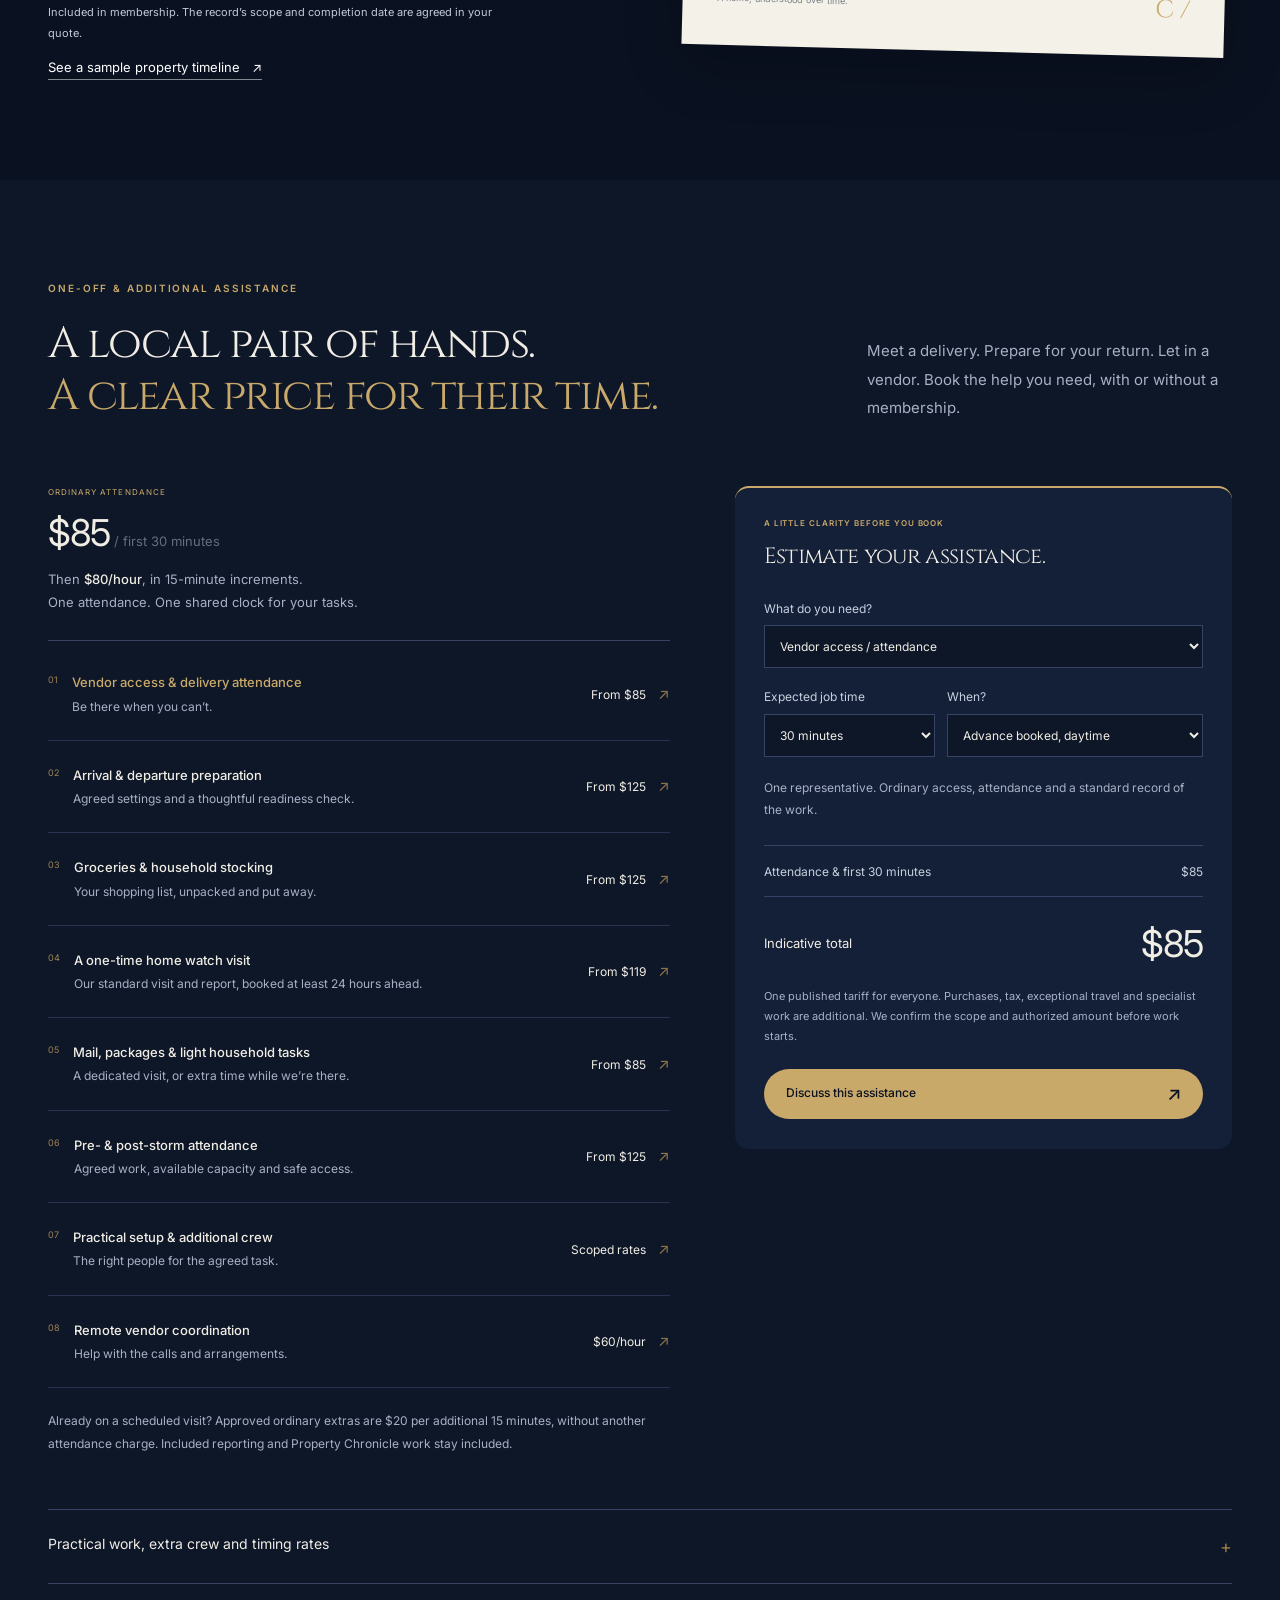
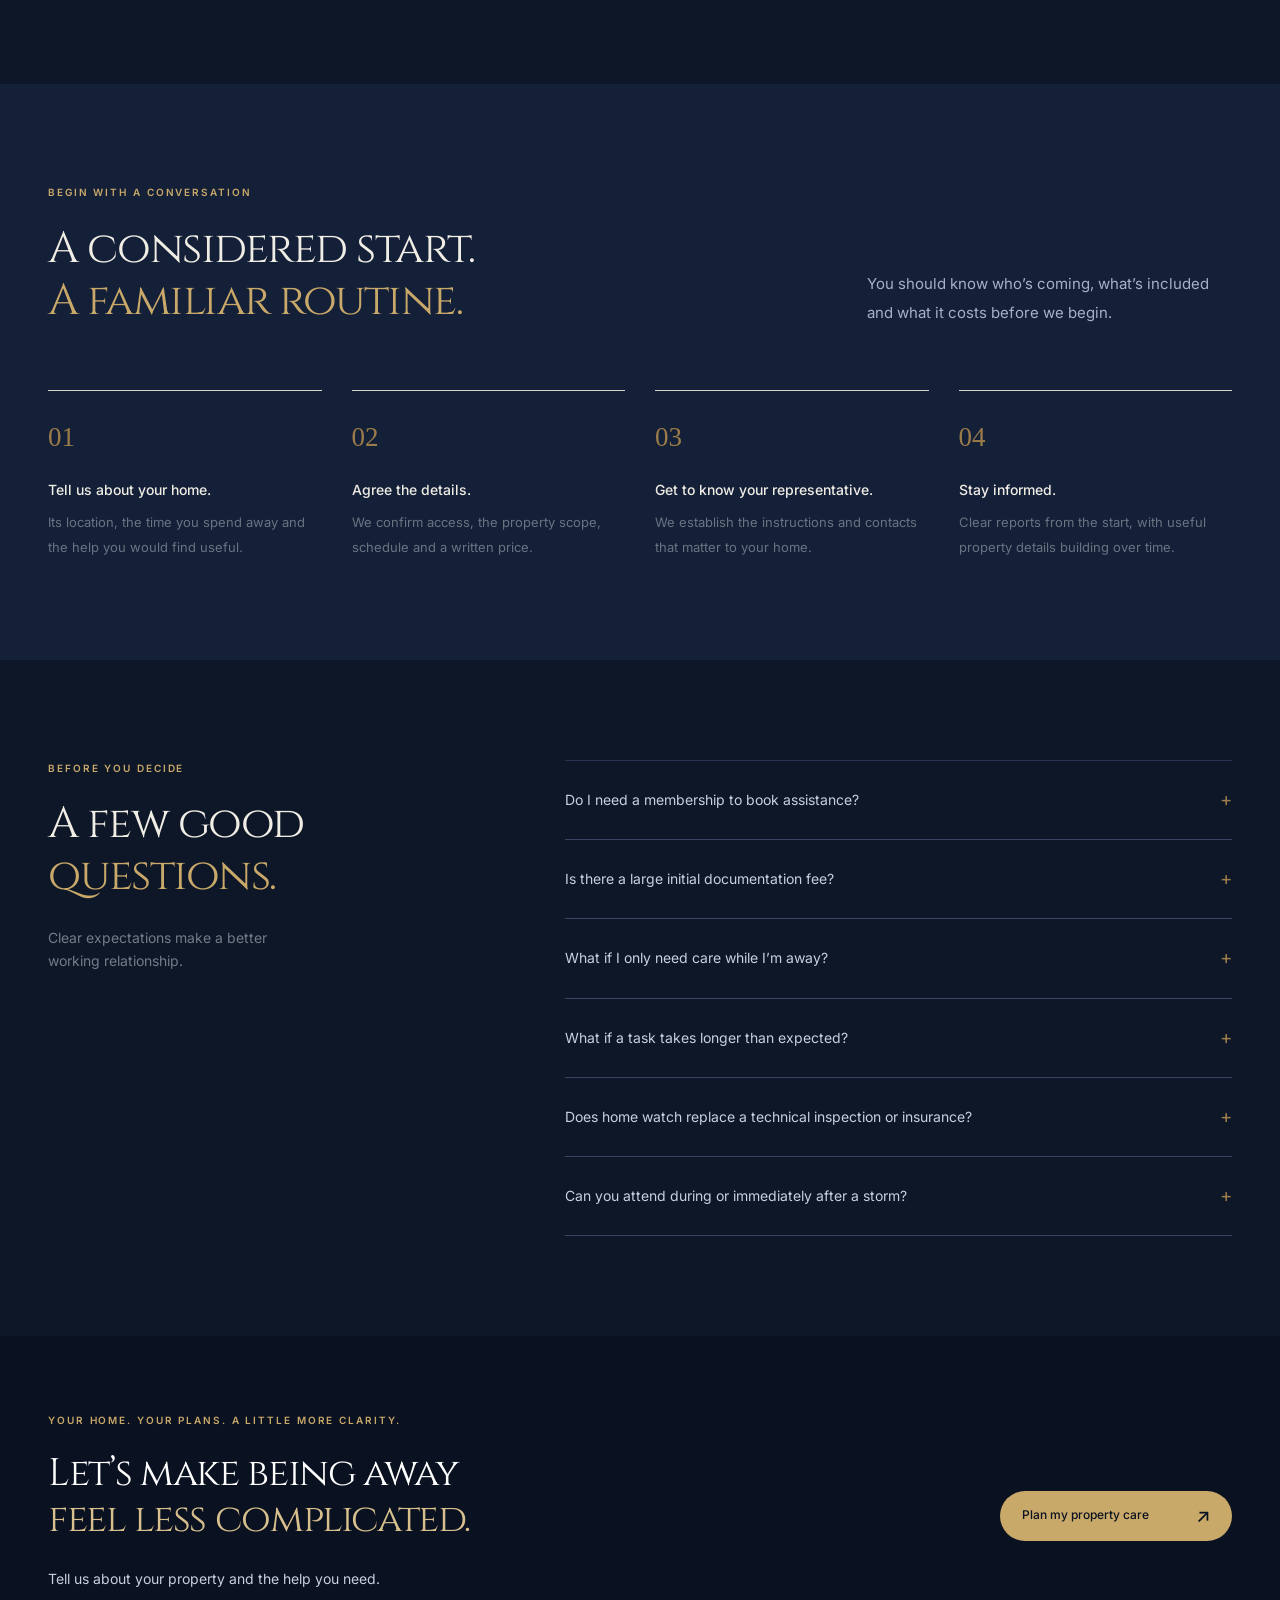
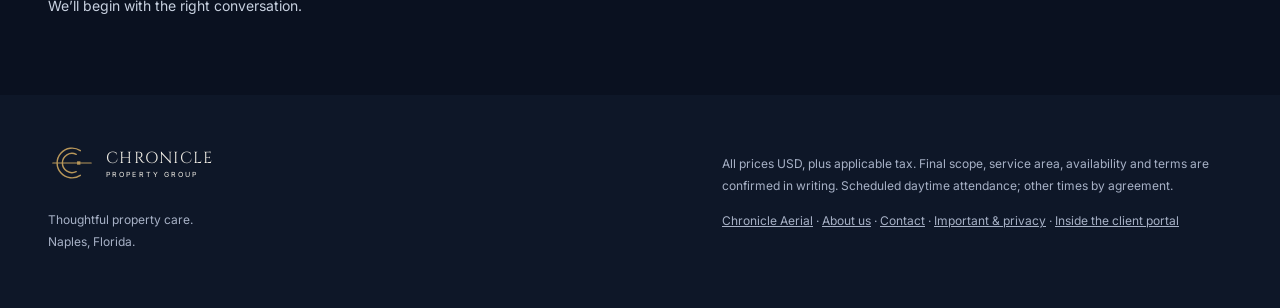
==== commit c95762fa: "Sample property timeline as in the client portal: walkthroughs as columns, 360° per room with side-b" ====
--- a/index.html
+++ b/index.html
@@ -70,7 +70,7 @@
   </section>
 
 
-  <section id="property-record" class="record-section section-pad" aria-labelledby="record-title"><div class="section-wrap record-layout"><div class="record-copy"><p class="eyebrow light">YOUR PROPERTY CHRONICLE</p><h2 id="record-title">A clearer picture,<br><em>with every visit.</em></h2><p>Your home is more than a checklist. Over your first membership term, we gradually bring its useful details together: accessible equipment information, reference photographs, known conditions and a history of our visits.</p><p>You receive reports from the start. As the record grows, you have more context for conversations with your vendors and decisions about your home.</p><ol class="record-steps"><li><span>01</span><div><strong>Start with what matters.</strong><p>Access, contacts, instructions and initial observations.</p></div></li><li><span>02</span><div><strong>Build the detail over time.</strong><p>Relevant equipment details, photographs and useful references.</p></div></li><li><span>03</span><div><strong>Bring the year together.</strong><p>An organized review of the agreed record and visit history.</p></div></li></ol><p class="record-note">Included in membership. The record’s scope and completion date are agreed in your quote.</p></div>
+  <section id="property-record" class="record-section section-pad" aria-labelledby="record-title"><div class="section-wrap record-layout"><div class="record-copy"><p class="eyebrow light">YOUR PROPERTY CHRONICLE</p><h2 id="record-title">A clearer picture,<br><em>with every visit.</em></h2><p>Your home is more than a checklist. Over your first membership term, we gradually bring its useful details together: accessible equipment information, reference photographs, known conditions and a history of our visits.</p><p>You receive reports from the start. As the record grows, you have more context for conversations with your vendors and decisions about your home.</p><ol class="record-steps"><li><span>01</span><div><strong>Start with what matters.</strong><p>Access, contacts, instructions and initial observations.</p></div></li><li><span>02</span><div><strong>Build the detail over time.</strong><p>Relevant equipment details, photographs and useful references.</p></div></li><li><span>03</span><div><strong>Bring the year together.</strong><p>An organized review of the agreed record and visit history.</p></div></li></ol><p class="record-note">Included in membership. The record’s scope and completion date are agreed in your quote.</p><a class="text-link light-link" href="sample-chronicle.html">See a sample property timeline <span aria-hidden="true">↗</span></a></div>
     <div class="record-paper"><div class="paper-top"><span>CHRONICLE</span><span class="paper-tag">YOUR RECORD</span></div><p class="paper-eyebrow">A RECORD OF YOUR HOME</p><h3>Your Property<br>Chronicle</h3><p class="paper-sub">Residence / Naples, Florida</p><div class="paper-rule"></div><div class="record-row"><span class="record-number">01</span><div><strong>Spaces & reference views</strong><small>Room details and photographic references</small></div><span class="record-status">In progress</span></div><div class="record-row"><span class="record-number">02</span><div><strong>Equipment & useful details</strong><small>Accessible identifiers and owner references</small></div><span class="record-status">In progress</span></div><div class="record-row"><span class="record-number">03</span><div><strong>Observations over time</strong><small>Dated reports and recorded changes</small></div><span class="record-status">Growing</span></div><div class="record-row"><span class="record-number">04</span><div><strong>People & next steps</strong><small>Authorized contacts and agreed follow-up</small></div><span class="record-status">Growing</span></div><div class="paper-bottom"><span>A home, understood over time.</span><span aria-hidden="true">C /</span></div></div>
   </div></section>
 
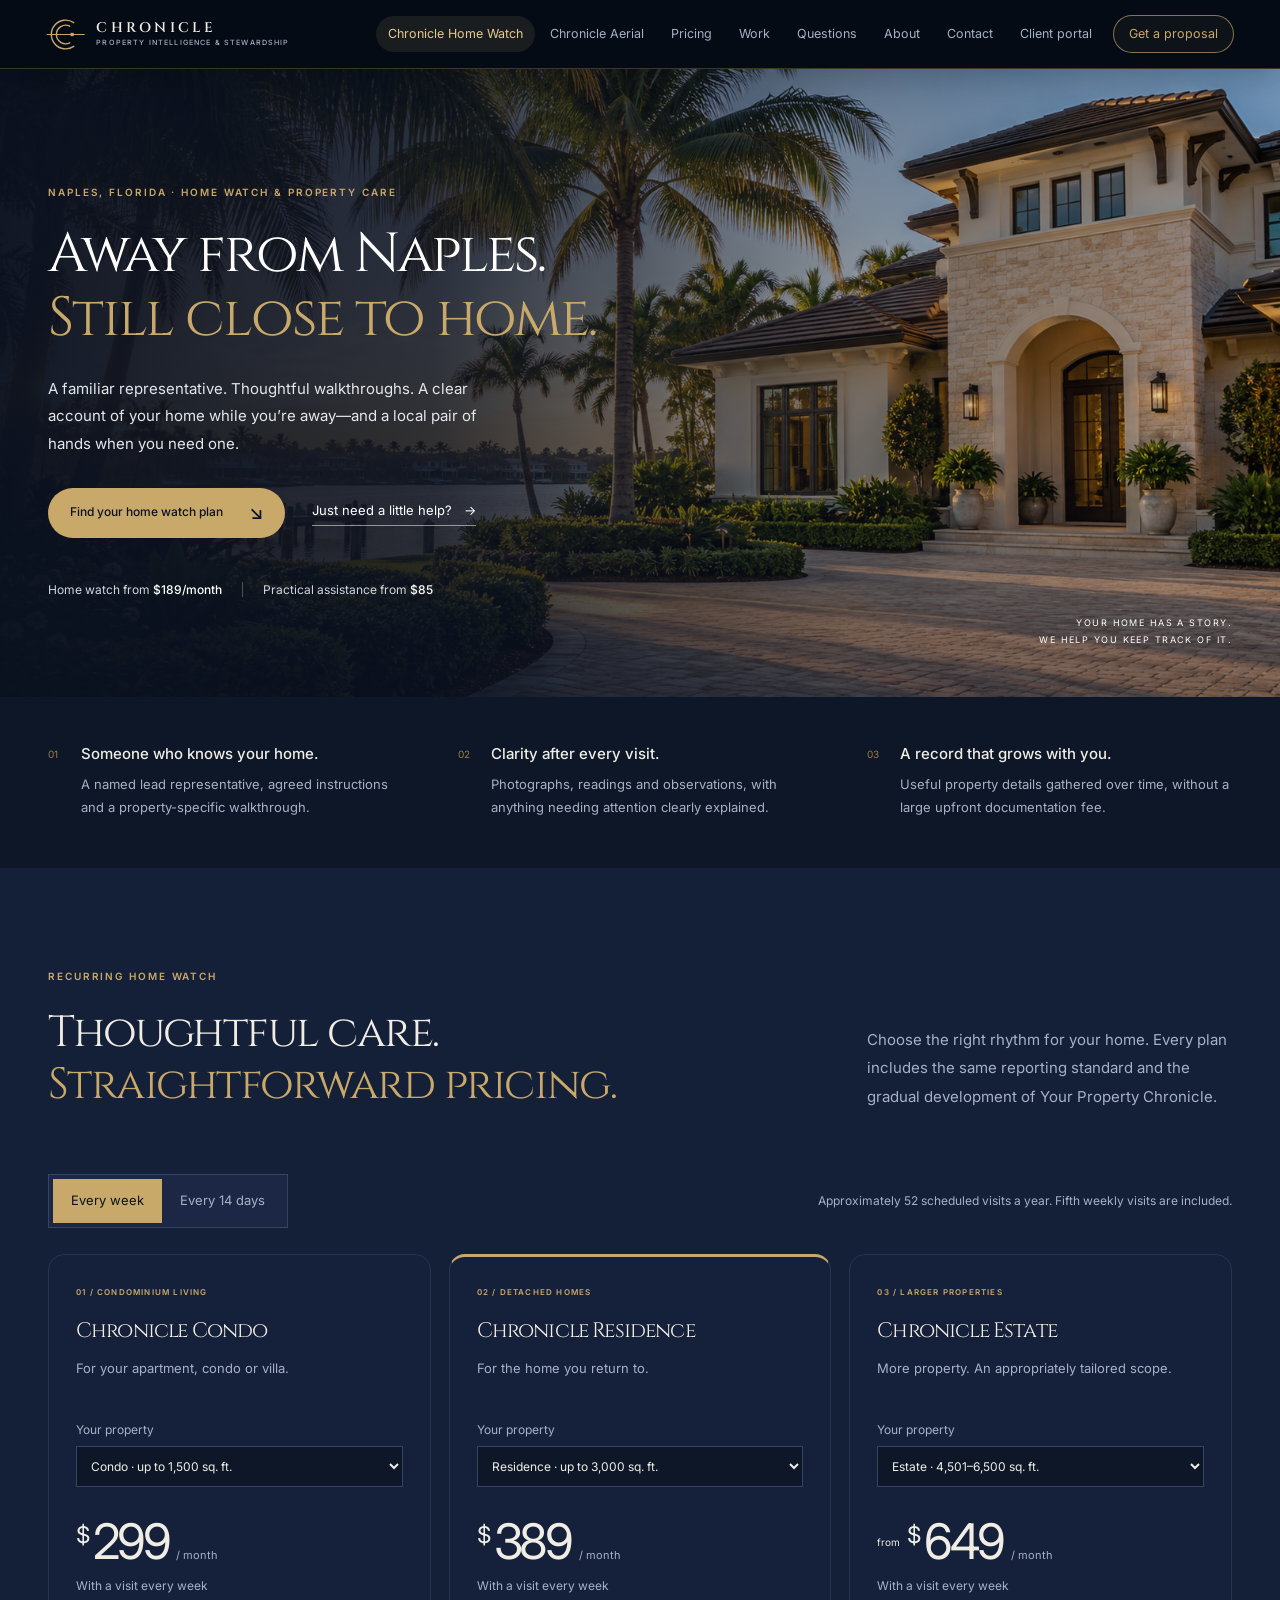
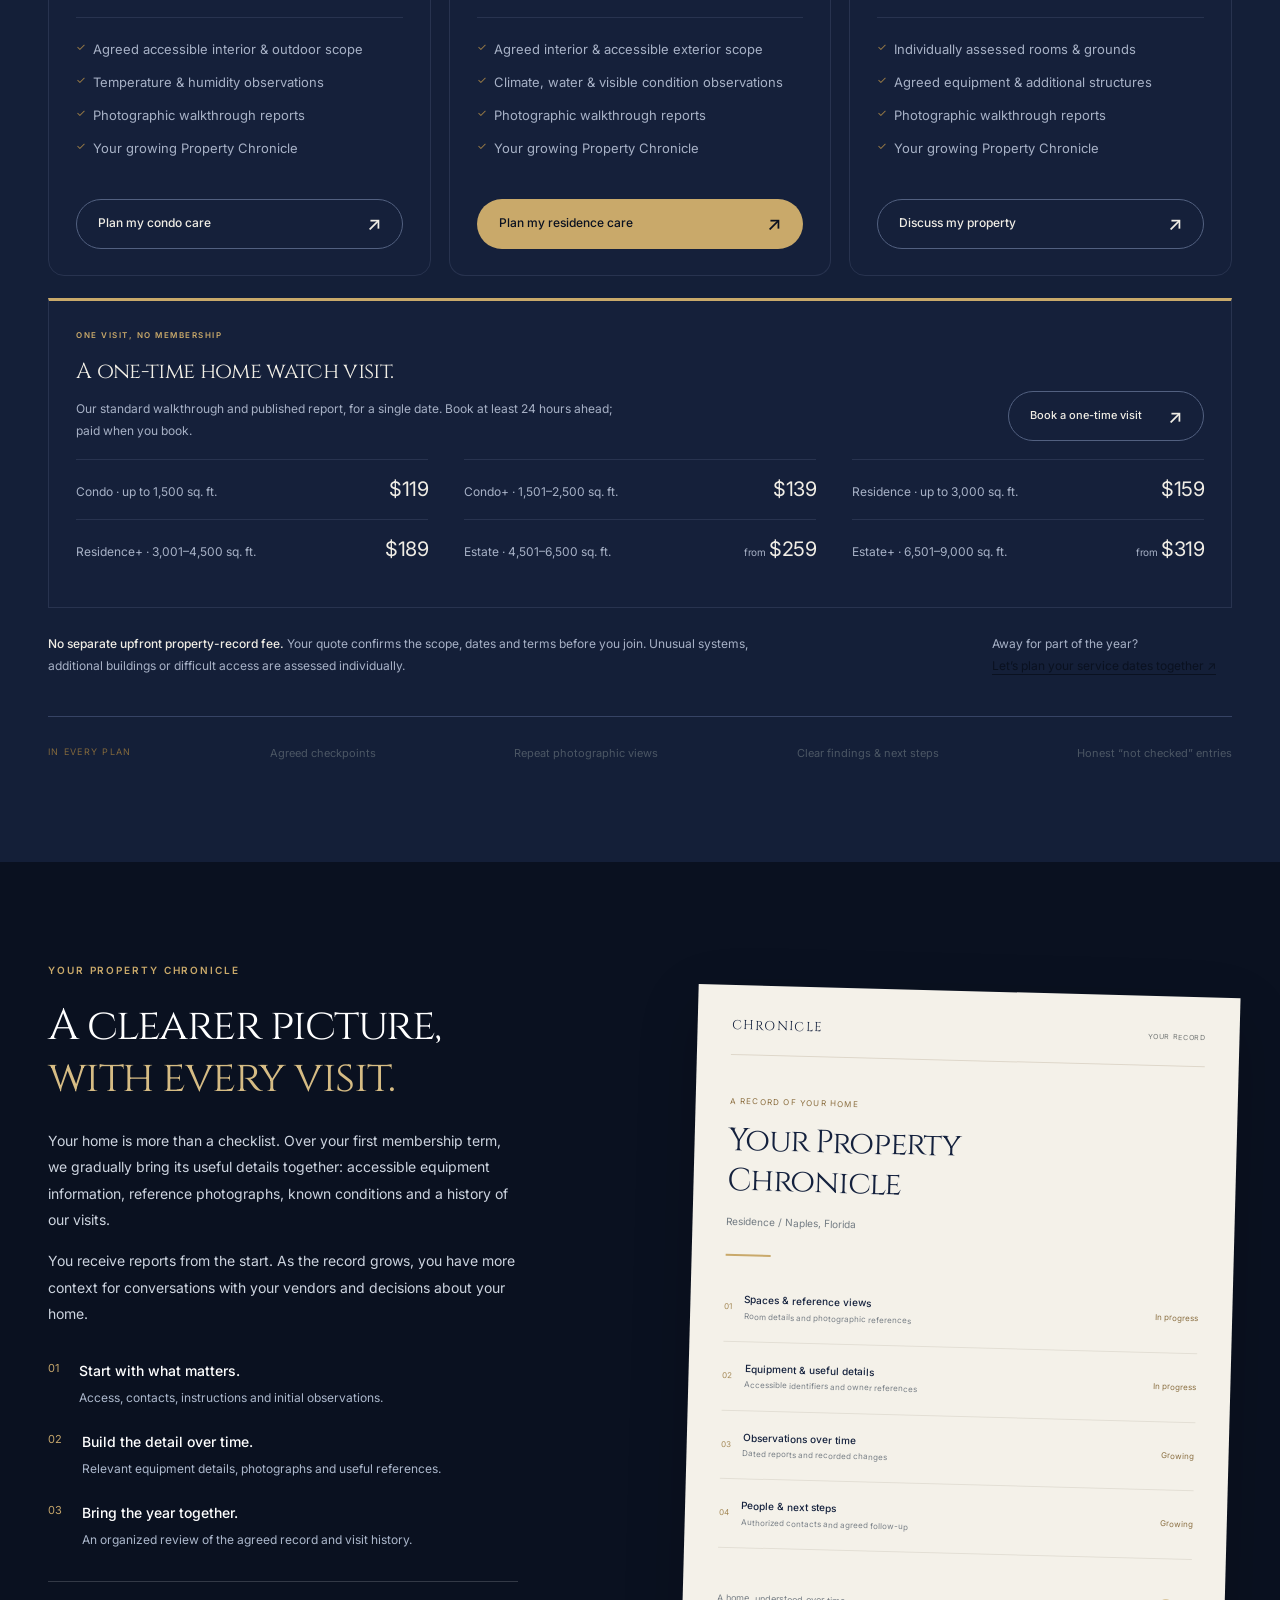
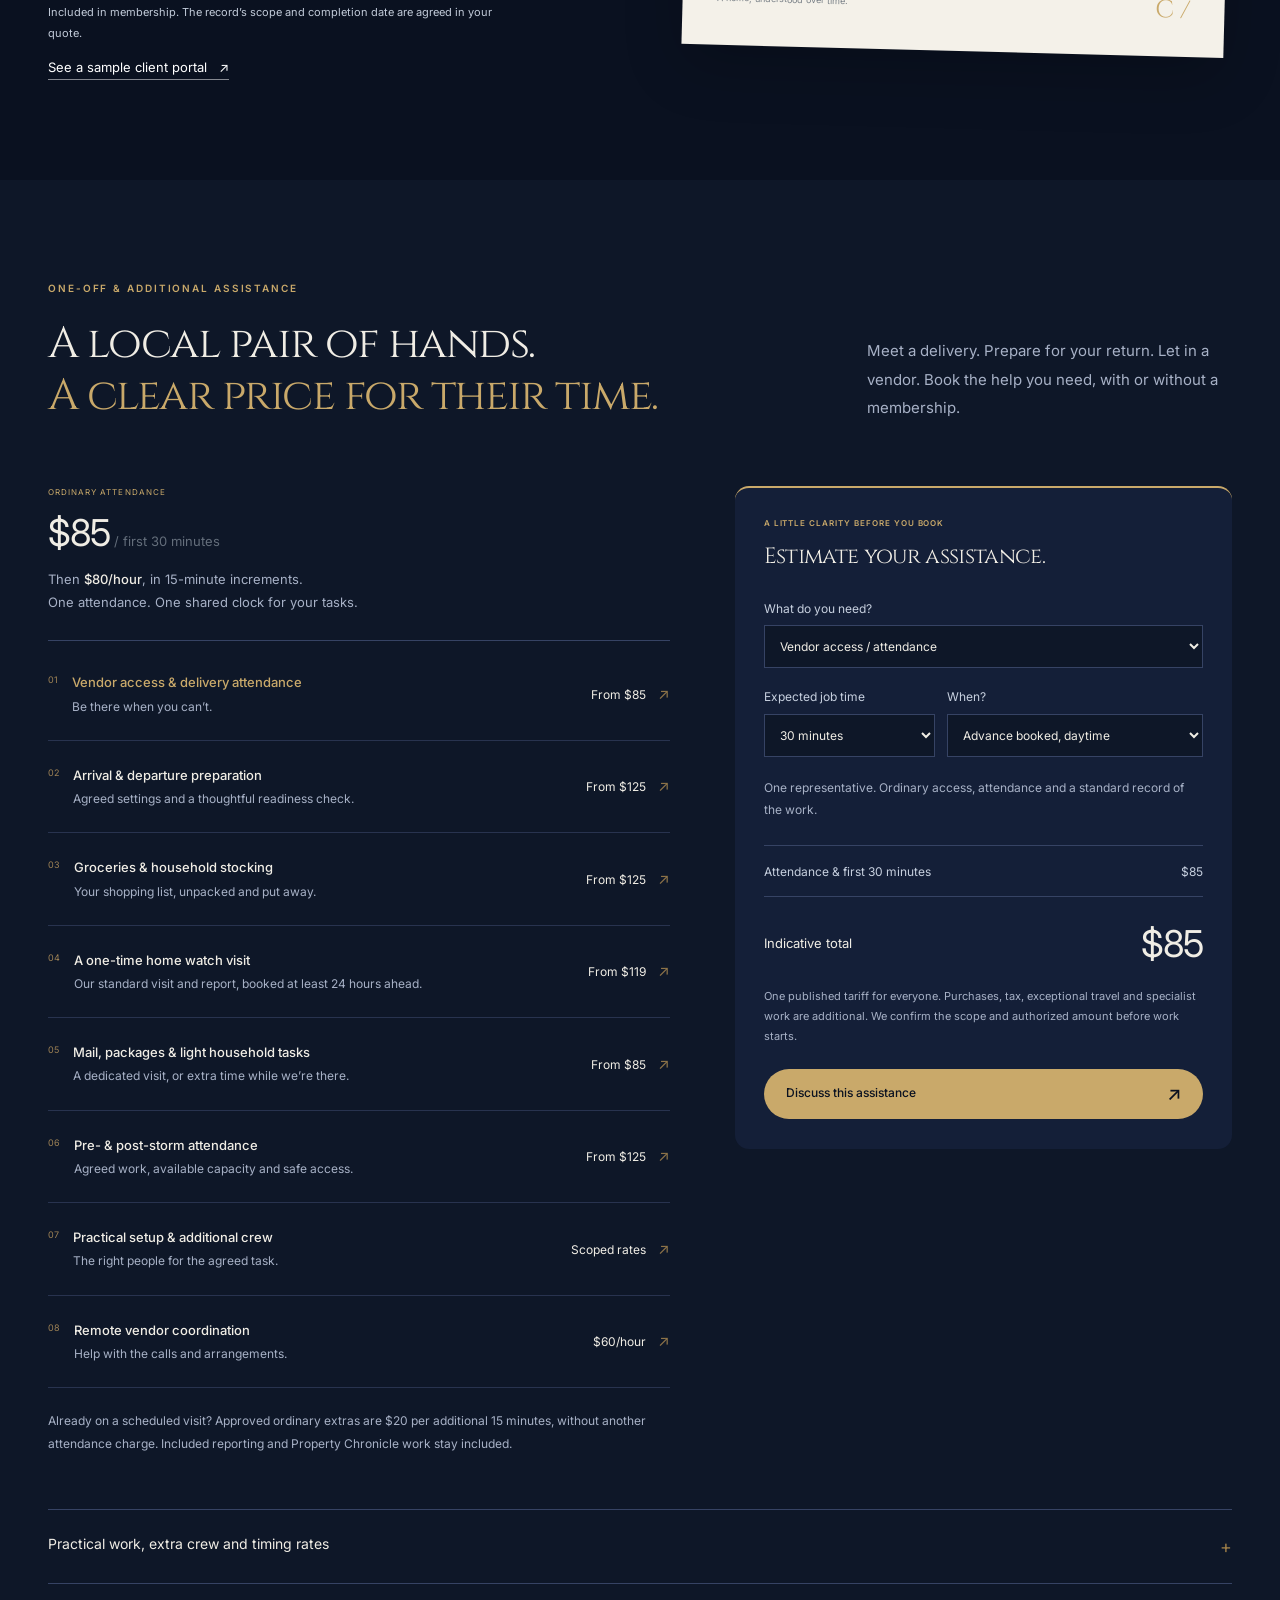
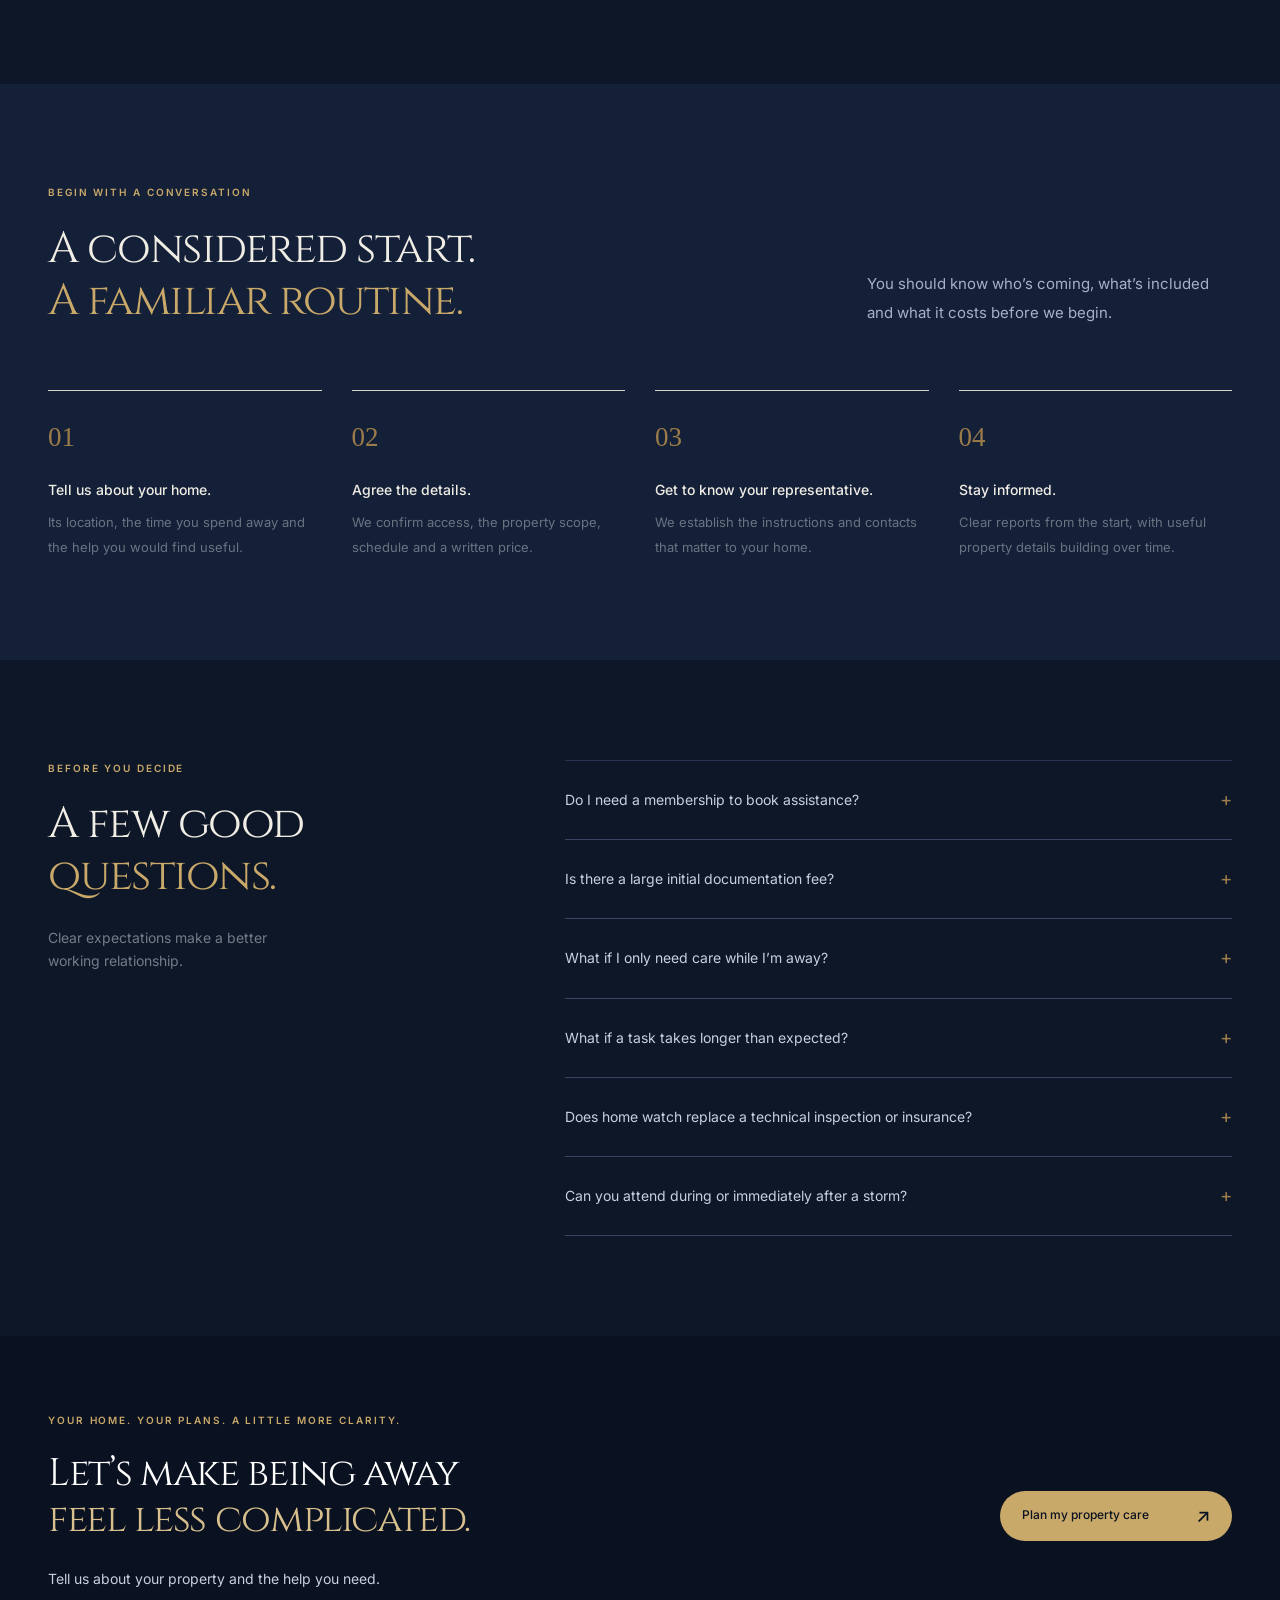
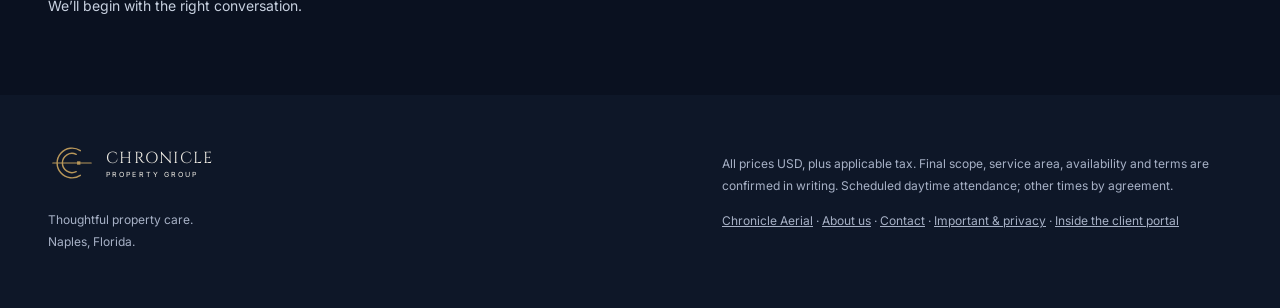
==== commit 20265bb1: "Sample client portal: Home, Your Property Chronicle, visit reports, timeline, requests One sample pa" ====
--- a/index.html
+++ b/index.html
@@ -38,7 +38,7 @@
       <svg class="mark" viewBox="15 33 170 134" fill="none" aria-hidden="true"><g stroke="currentColor" stroke-linecap="round"><path d="M 134.67 48.60 A 62 62 0 1 0 134.67 151.40" stroke-width="6"/><path d="M 117.53 64.05 A 40 40 0 1 0 117.53 135.95" stroke-width="6"/><path d="M 20 100 L 180 100" stroke-width="5"/></g><rect x="121" y="93" width="14" height="14" fill="currentColor" stroke="none"/></svg>
       <span class="bt">CHRONICLE<small>PROPERTY INTELLIGENCE &amp; STEWARDSHIP</small></span>
     </a>
-    <nav aria-label="Main navigation"><a href="index.html#membership" class="on">Chronicle Home Watch</a><a href="overview.html#aerial">Chronicle Aerial</a><a href="index.html#membership">Pricing</a><a href="overview.html#work">Work</a><a href="overview.html#faq">Questions</a><a href="overview.html#about">About</a><a href="overview.html#contact">Contact</a><a href="client-portal.html#dashboard" target="_blank" rel="noopener">Client portal</a><a href="overview.html#quote" class="cta">Get a proposal</a></nav>
+    <nav aria-label="Main navigation"><a href="index.html#membership" class="on">Chronicle Home Watch</a><a href="overview.html#aerial">Chronicle Aerial</a><a href="index.html#membership">Pricing</a><a href="overview.html#work">Work</a><a href="overview.html#faq">Questions</a><a href="overview.html#about">About</a><a href="overview.html#contact">Contact</a><a href="sample-portal.html" target="_blank" rel="noopener">Client portal</a><a href="overview.html#quote" class="cta">Get a proposal</a></nav>
     <button class="menu-toggle" aria-expanded="false" aria-controls="mobile-nav" aria-label="Open navigation">☰</button>
   </div></header>
 <nav id="mobile-nav" aria-label="Mobile navigation" hidden><a href="#membership">Home watch plans</a><a href="#assistance">Practical assistance</a><a href="#property-record">Your Property Chronicle</a><a href="#questions">Questions</a><a href="overview.html#aerial">Chronicle Aerial · coming soon ↗</a><a href="overview.html#about">About Chronicle</a><button data-enquire>Let’s talk about your home ↗</button></nav>
@@ -70,7 +70,7 @@
   </section>
 
 
-  <section id="property-record" class="record-section section-pad" aria-labelledby="record-title"><div class="section-wrap record-layout"><div class="record-copy"><p class="eyebrow light">YOUR PROPERTY CHRONICLE</p><h2 id="record-title">A clearer picture,<br><em>with every visit.</em></h2><p>Your home is more than a checklist. Over your first membership term, we gradually bring its useful details together: accessible equipment information, reference photographs, known conditions and a history of our visits.</p><p>You receive reports from the start. As the record grows, you have more context for conversations with your vendors and decisions about your home.</p><ol class="record-steps"><li><span>01</span><div><strong>Start with what matters.</strong><p>Access, contacts, instructions and initial observations.</p></div></li><li><span>02</span><div><strong>Build the detail over time.</strong><p>Relevant equipment details, photographs and useful references.</p></div></li><li><span>03</span><div><strong>Bring the year together.</strong><p>An organized review of the agreed record and visit history.</p></div></li></ol><p class="record-note">Included in membership. The record’s scope and completion date are agreed in your quote.</p><a class="text-link light-link" href="sample-chronicle.html">See a sample property timeline <span aria-hidden="true">↗</span></a></div>
+  <section id="property-record" class="record-section section-pad" aria-labelledby="record-title"><div class="section-wrap record-layout"><div class="record-copy"><p class="eyebrow light">YOUR PROPERTY CHRONICLE</p><h2 id="record-title">A clearer picture,<br><em>with every visit.</em></h2><p>Your home is more than a checklist. Over your first membership term, we gradually bring its useful details together: accessible equipment information, reference photographs, known conditions and a history of our visits.</p><p>You receive reports from the start. As the record grows, you have more context for conversations with your vendors and decisions about your home.</p><ol class="record-steps"><li><span>01</span><div><strong>Start with what matters.</strong><p>Access, contacts, instructions and initial observations.</p></div></li><li><span>02</span><div><strong>Build the detail over time.</strong><p>Relevant equipment details, photographs and useful references.</p></div></li><li><span>03</span><div><strong>Bring the year together.</strong><p>An organized review of the agreed record and visit history.</p></div></li></ol><p class="record-note">Included in membership. The record’s scope and completion date are agreed in your quote.</p><a class="text-link light-link" href="sample-portal.html">See a sample client portal <span aria-hidden="true">↗</span></a></div>
     <div class="record-paper"><div class="paper-top"><span>CHRONICLE</span><span class="paper-tag">YOUR RECORD</span></div><p class="paper-eyebrow">A RECORD OF YOUR HOME</p><h3>Your Property<br>Chronicle</h3><p class="paper-sub">Residence / Naples, Florida</p><div class="paper-rule"></div><div class="record-row"><span class="record-number">01</span><div><strong>Spaces & reference views</strong><small>Room details and photographic references</small></div><span class="record-status">In progress</span></div><div class="record-row"><span class="record-number">02</span><div><strong>Equipment & useful details</strong><small>Accessible identifiers and owner references</small></div><span class="record-status">In progress</span></div><div class="record-row"><span class="record-number">03</span><div><strong>Observations over time</strong><small>Dated reports and recorded changes</small></div><span class="record-status">Growing</span></div><div class="record-row"><span class="record-number">04</span><div><strong>People & next steps</strong><small>Authorized contacts and agreed follow-up</small></div><span class="record-status">Growing</span></div><div class="paper-bottom"><span>A home, understood over time.</span><span aria-hidden="true">C /</span></div></div>
   </div></section>
 
@@ -99,7 +99,7 @@
 
   <section class="closing-section"><div class="section-wrap closing-layout"><div><p class="eyebrow light">YOUR HOME. YOUR PLANS. A LITTLE MORE CLARITY.</p><h2>Let’s make being away<br><em>feel less complicated.</em></h2><p>Tell us about your property and the help you need.<br>We’ll begin with the right conversation.</p></div><button class="button button-gold" data-enquire>Plan my property care <span aria-hidden="true">↗</span></button></div></section>
 </main>
-<footer class="site-footer section-wrap"><div><a href="#" class="brand"><img src="assets/chronicle-services-mark.svg" alt="" width="48" height="48"><span>CHRONICLE<small>PROPERTY GROUP</small></span></a><p>Thoughtful property care.<br>Naples, Florida.</p></div><div class="footer-notes"><p>All prices USD, plus applicable tax. Final scope, service area, availability and terms are confirmed in writing. Scheduled daytime attendance; other times by agreement.</p><p><a href="overview.html#aerial">Chronicle Aerial</a> · <a href="overview.html#about">About us</a> · <a href="overview.html#contact">Contact</a> · <a href="overview.html#legal">Important & privacy</a> · <a href="client-portal.html#dashboard">Inside the client portal</a></p></div></footer>
+<footer class="site-footer section-wrap"><div><a href="#" class="brand"><img src="assets/chronicle-services-mark.svg" alt="" width="48" height="48"><span>CHRONICLE<small>PROPERTY GROUP</small></span></a><p>Thoughtful property care.<br>Naples, Florida.</p></div><div class="footer-notes"><p>All prices USD, plus applicable tax. Final scope, service area, availability and terms are confirmed in writing. Scheduled daytime attendance; other times by agreement.</p><p><a href="overview.html#aerial">Chronicle Aerial</a> · <a href="overview.html#about">About us</a> · <a href="overview.html#contact">Contact</a> · <a href="overview.html#legal">Important & privacy</a> · <a href="sample-portal.html">Inside the client portal</a></p></div></footer>
 
 
 <dialog id="enquiry-dialog" aria-labelledby="enquiry-title"><button class="dialog-close" aria-label="Close enquiry">×</button><div id="enquiry-form-view"><p class="eyebrow">LET’S BEGIN</p><h2 id="enquiry-title">Tell us about<br><em>your home.</em></h2><p class="dialog-intro">A few details help us suggest the right scope and next step.</p><form id="enquiry-form"><label for="enquiry-name">Your name</label><input id="enquiry-name" name="name" autocomplete="name" required maxlength="120"><label for="enquiry-email">Email</label><input id="enquiry-email" name="email" type="email" autocomplete="email" required maxlength="254"><label for="enquiry-phone">Phone <span>(optional)</span></label><input id="enquiry-phone" name="phone" type="tel" autocomplete="tel" maxlength="40"><label for="enquiry-interest">I’m interested in</label><select id="enquiry-interest" name="interest"><option>Recurring home watch</option><option>One-off assistance</option><option>One-time home watch visit</option><option>Both home watch and assistance</option></select><label for="enquiry-property">Property type</label><select id="enquiry-property" name="property"><option>Condo / villa</option><option>Detached residence</option><option>Estate / larger property</option></select><label for="enquiry-location">Community or Naples area</label><input id="enquiry-location" name="location" placeholder="For example, North Naples" required maxlength="120"><label for="enquiry-details">What would you like help with?</label><textarea id="enquiry-details" name="details" rows="3" placeholder="Your dates, property size or a particular task…" maxlength="1200"></textarea><input name="website" id="enquiry-honey" tabindex="-1" autocomplete="off" hidden aria-hidden="true"><p id="enquiry-status" role="status" aria-live="polite"></p><button class="button button-dark" type="submit">Request my proposal <span aria-hidden="true">↗</span></button><p class="preview-form-note">Your enquiry is emailed to Chronicle using FormSubmit. Please do not include access codes or sensitive documents. A proposal request does not book a visit or authorize payment.</p></form></div><div id="enquiry-result" hidden><p class="eyebrow">YOUR NEXT CONVERSATION</p><h2>Enquiry<br><em>sent.</em></h2><p>Thank you. Your enquiry has been accepted by our email service. Keep a copy of your summary below; your service and price will be confirmed separately.</p><pre id="enquiry-summary"></pre><button class="button button-dark" id="copy-enquiry">Copy my summary <span aria-hidden="true">↗</span></button><p id="copy-status" aria-live="polite"></p><button class="inline-button" id="edit-enquiry">Back to my details</button></div></dialog>
